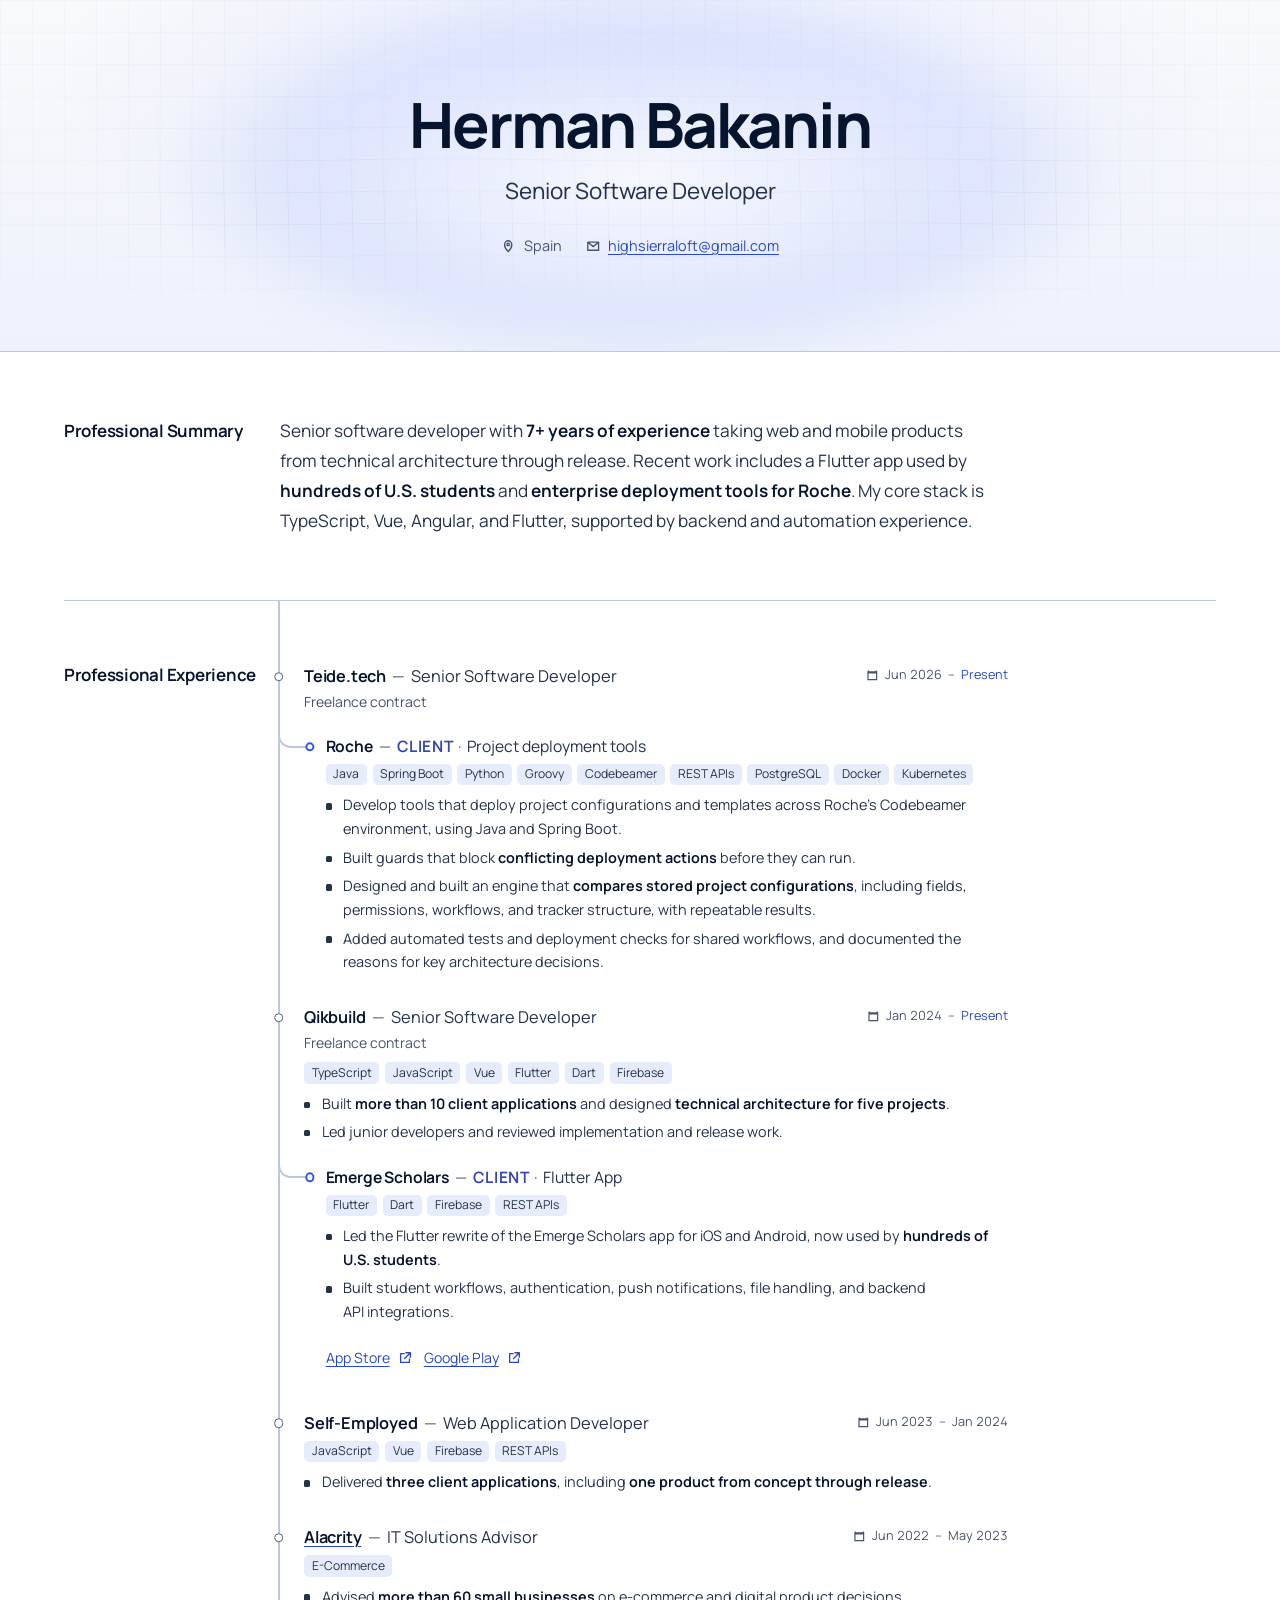
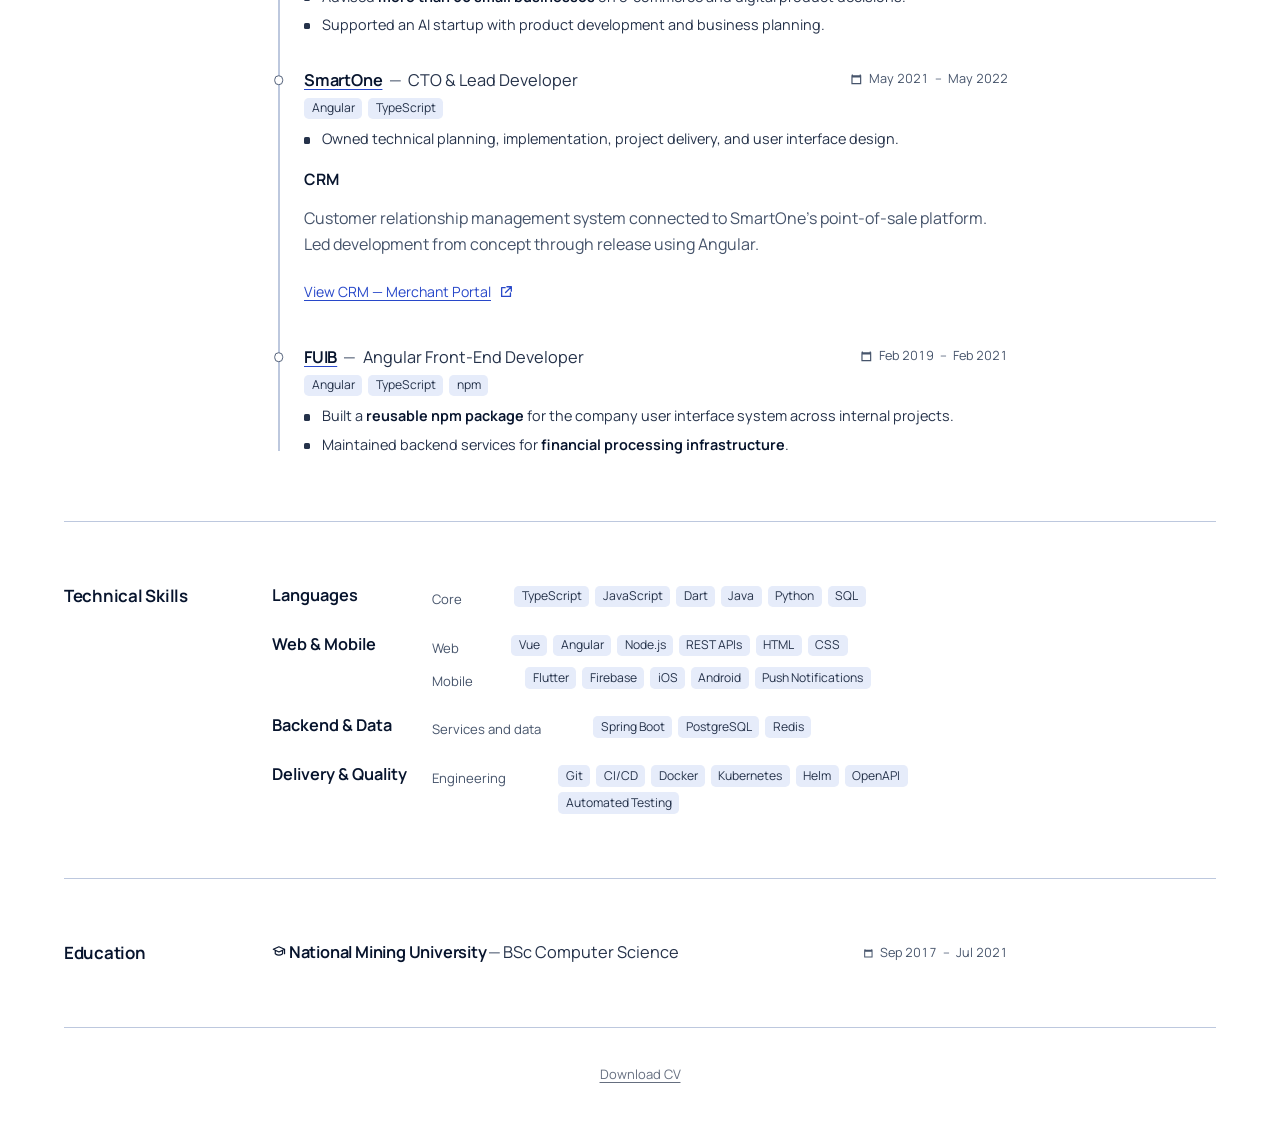
==== index.html @ c4bf9192 "Publish verified CV from 407e5f23e6772e6210c111d62d3211e4e3438a4f" ====
<!DOCTYPE html><html lang="en"><head><meta charset="UTF-8"><meta name="viewport" content="width=device-width, initial-scale=1"><meta name="description" content="Herman Bakanin's senior web, mobile, backend, and enterprise software development experience."><link rel="icon" type="image/svg+xml" href="/favicon.svg" sizes="any"><title>Herman Bakanin — Senior Software Developer</title><link rel="stylesheet" href="/_astro/BaseLayout.BjmCbSSH.css"></head><body><main class="cv-shell" data-cv-mode="web"><div class="cv-surface"><header class="hero" data-hero><canvas class="hero__grid-canvas" data-hero-grid aria-hidden="true"></canvas><div class="hero__content"><h1>Herman Bakanin</h1><p class="hero__title">Senior Software Developer</p><ul class="hero__contact" aria-label="Contact details"><li><svg class="icon" aria-hidden="true" width="16" height="16" viewBox="0 0 16 16" fill="none" xmlns="http://www.w3.org/2000/svg"><path d="M8 14s4-3.8 4-8a4 4 0 1 0-8 0c0 4.2 4 8 4 8Z" stroke="currentColor" stroke-width="1.5"></path><circle cx="8" cy="6" r="1.4" stroke="currentColor" stroke-width="1.5"></circle></svg><span>Spain</span></li><li><svg class="icon" aria-hidden="true" width="16" height="16" viewBox="0 0 16 16" fill="none" xmlns="http://www.w3.org/2000/svg"><path d="M2 3.5h12v9H2v-9Zm.5.5L8 8.5 13.5 4" stroke="currentColor" stroke-width="1.5" stroke-linejoin="round"></path></svg><a href="mailto:highsierraloft@gmail.com">highsierraloft@gmail.com</a></li></ul></div></header><section class="cv-section" id="professional-summary" aria-labelledby="professional-summary-heading" data-cv-section><div class="cv-section__label"><h2 id="professional-summary-heading">Professional Summary</h2></div><div class="cv-section__content"><div class="reveal" data-reveal><p class="bio">Senior software developer with <strong>7+ years of experience</strong> taking web and mobile products from technical architecture through release. Recent work includes a Flutter app used by <strong>hundreds of U.S. students</strong> and <strong>enterprise deployment tools for Roche</strong>. My core stack is TypeScript, Vue, Angular, and Flutter, supported by backend and automation experience.</p></div></div></section><section class="cv-section" id="professional-experience" aria-labelledby="professional-experience-heading" data-cv-section><div class="cv-section__label"><h2 id="professional-experience-heading">Professional Experience</h2></div><div class="cv-section__content"><div class="experience-timeline" data-experience-guide><span class="experience-timeline__head" aria-hidden="true"></span><div class="reveal" data-reveal><article class="experience-entry" aria-labelledby="experience-teide-tech-heading"><ul class="engagement-tree"><li><header class="entry-header"><div class="entry-header__title"><h3 id="experience-teide-tech-heading"><span>Teide.tech</span></h3><span class="entry-header__separator" aria-hidden="true">—</span><p class="entry-header__role">Senior Software Developer</p></div><span class="date-range" data-date-range-label="Jun 2026 – Present"><svg class="icon" aria-hidden="true" width="16" height="16" viewBox="0 0 16 16" fill="none" xmlns="http://www.w3.org/2000/svg"><path d="M3 2v2m10-2v2M2 5h12M2.5 3.5h11v10h-11v-10Z" stroke="currentColor" stroke-width="1.5"></path></svg><time datetime="2026-06">Jun 2026</time><span class="date-range__separator" aria-hidden="true">–</span><span class="date-range__current">Present</span></span></header><p class="entry-work-arrangement">Freelance contract</p><ul class="engagement-tree__children" data-engagement-line><li><article aria-labelledby="engagement-roche-retina-ptcm-2-heading"><header class="entry-header"><div class="entry-header__title entry-header__title--nested"><h4 id="engagement-roche-retina-ptcm-2-heading"><span>Roche</span></h4><span class="entry-header__separator" aria-hidden="true">—</span><p class="entry-header__role engagement-tree__role"><span class="engagement-tree__relationship">Client</span><span class="engagement-tree__role-separator" aria-hidden="true">·</span><span>Project deployment tools</span></p></div></header><ul class="tag-list" aria-label="Technologies"><li>Java</li><li>Spring Boot</li><li>Python</li><li>Groovy</li><li>Codebeamer</li><li>REST APIs</li><li>PostgreSQL</li><li>Docker</li><li>Kubernetes</li></ul><ul class="achievement-list"><li>Develop tools that deploy project configurations and templates across Roche’s Codebeamer environment, using Java and Spring Boot.</li><li>Built guards that block <strong>conflicting deployment actions</strong> before they can run.</li><li>Designed and built an engine that <strong>compares stored project configurations</strong>, including fields, permissions, workflows, and tracker structure, with repeatable results.</li><li>Added automated tests and deployment checks for shared workflows, and documented the reasons for key architecture decisions.</li></ul></article></li></ul></li></ul></article></div><div class="reveal" data-reveal><article class="experience-entry" aria-labelledby="experience-qikbuild-heading"><ul class="engagement-tree"><li><header class="entry-header"><div class="entry-header__title"><h3 id="experience-qikbuild-heading"><span>Qikbuild</span></h3><span class="entry-header__separator" aria-hidden="true">—</span><p class="entry-header__role">Senior Software Developer</p></div><span class="date-range" data-date-range-label="Jan 2024 – Present"><svg class="icon" aria-hidden="true" width="16" height="16" viewBox="0 0 16 16" fill="none" xmlns="http://www.w3.org/2000/svg"><path d="M3 2v2m10-2v2M2 5h12M2.5 3.5h11v10h-11v-10Z" stroke="currentColor" stroke-width="1.5"></path></svg><time datetime="2024-01">Jan 2024</time><span class="date-range__separator" aria-hidden="true">–</span><span class="date-range__current">Present</span></span></header><p class="entry-work-arrangement">Freelance contract</p><ul class="tag-list" aria-label="Technologies"><li>TypeScript</li><li>JavaScript</li><li>Vue</li><li>Flutter</li><li>Dart</li><li>Firebase</li></ul><ul class="achievement-list"><li>Built <strong>more than 10 client applications</strong> and designed <strong>technical architecture for five projects</strong>.</li><li>Led junior developers and reviewed implementation and release work.</li></ul><ul class="engagement-tree__children" data-engagement-line><li><article aria-labelledby="engagement-emerge-scholars-heading"><header class="entry-header"><div class="entry-header__title entry-header__title--nested"><h4 id="engagement-emerge-scholars-heading"><span>Emerge Scholars</span></h4><span class="entry-header__separator" aria-hidden="true">—</span><p class="entry-header__role engagement-tree__role"><span class="engagement-tree__relationship">Client</span><span class="engagement-tree__role-separator" aria-hidden="true">·</span><span>Flutter App</span></p></div></header><ul class="tag-list" aria-label="Technologies"><li>Flutter</li><li>Dart</li><li>Firebase</li><li>REST APIs</li></ul><ul class="achievement-list"><li>Led the Flutter rewrite of the Emerge Scholars app for iOS and Android, now used by <strong>hundreds of U.S. students</strong>.</li><li>Built student workflows, authentication, push notifications, file handling, and backend API integrations.</li></ul><ul class="project-links" aria-label="Emerge Scholars links"><li><a href="https://apps.apple.com/us/app/emerge-scholars/id6745508336"><span>App Store</span><svg class="icon" aria-hidden="true" width="16" height="16" viewBox="0 0 16 16" fill="none" xmlns="http://www.w3.org/2000/svg"><path d="M9 2h5v5m0-5L7.5 8.5M13 9v4H3V3h4" stroke="currentColor" stroke-width="1.5" stroke-linecap="round" stroke-linejoin="round"></path></svg></a></li><li><a href="https://play.google.com/store/apps/details?id=com.emergescholars.studentapp"><span>Google Play</span><svg class="icon" aria-hidden="true" width="16" height="16" viewBox="0 0 16 16" fill="none" xmlns="http://www.w3.org/2000/svg"><path d="M9 2h5v5m0-5L7.5 8.5M13 9v4H3V3h4" stroke="currentColor" stroke-width="1.5" stroke-linecap="round" stroke-linejoin="round"></path></svg></a></li></ul></article></li></ul></li></ul></article></div><div class="reveal" data-reveal><article class="experience-entry" aria-labelledby="experience-self-employed-heading"><ul class="engagement-tree"><li><header class="entry-header"><div class="entry-header__title"><h3 id="experience-self-employed-heading"><span>Self-Employed</span></h3><span class="entry-header__separator" aria-hidden="true">—</span><p class="entry-header__role">Web Application Developer</p></div><span class="date-range" data-date-range-label="Jun 2023 – Jan 2024"><svg class="icon" aria-hidden="true" width="16" height="16" viewBox="0 0 16 16" fill="none" xmlns="http://www.w3.org/2000/svg"><path d="M3 2v2m10-2v2M2 5h12M2.5 3.5h11v10h-11v-10Z" stroke="currentColor" stroke-width="1.5"></path></svg><time datetime="2023-06">Jun 2023</time><span class="date-range__separator" aria-hidden="true">–</span><time datetime="2024-01">Jan 2024</time></span></header><ul class="tag-list" aria-label="Technologies"><li>JavaScript</li><li>Vue</li><li>Firebase</li><li>REST APIs</li></ul><ul class="achievement-list"><li>Delivered <strong>three client applications</strong>, including <strong>one product from concept through release</strong>.</li></ul></li></ul></article></div><div class="reveal" data-reveal><article class="experience-entry" aria-labelledby="experience-alacrity-heading"><ul class="engagement-tree"><li><header class="entry-header"><div class="entry-header__title"><h3 id="experience-alacrity-heading"><a href="https://www.alacritycanada.com/">Alacrity</a></h3><span class="entry-header__separator" aria-hidden="true">—</span><p class="entry-header__role">IT Solutions Advisor</p></div><span class="date-range" data-date-range-label="Jun 2022 – May 2023"><svg class="icon" aria-hidden="true" width="16" height="16" viewBox="0 0 16 16" fill="none" xmlns="http://www.w3.org/2000/svg"><path d="M3 2v2m10-2v2M2 5h12M2.5 3.5h11v10h-11v-10Z" stroke="currentColor" stroke-width="1.5"></path></svg><time datetime="2022-06">Jun 2022</time><span class="date-range__separator" aria-hidden="true">–</span><time datetime="2023-05">May 2023</time></span></header><ul class="tag-list" aria-label="Technologies"><li>E-Commerce</li></ul><ul class="achievement-list"><li>Advised <strong>more than 60 small businesses</strong> on e-commerce and digital product decisions.</li><li>Supported an AI startup with product development and business planning.</li></ul></li></ul></article></div><div class="reveal" data-reveal><article class="experience-entry" aria-labelledby="experience-smartone-heading"><ul class="engagement-tree"><li><header class="entry-header"><div class="entry-header__title"><h3 id="experience-smartone-heading"><a href="https://www.smartoneglobal.com/">SmartOne</a></h3><span class="entry-header__separator" aria-hidden="true">—</span><p class="entry-header__role">CTO &amp; Lead Developer</p></div><span class="date-range" data-date-range-label="May 2021 – May 2022"><svg class="icon" aria-hidden="true" width="16" height="16" viewBox="0 0 16 16" fill="none" xmlns="http://www.w3.org/2000/svg"><path d="M3 2v2m10-2v2M2 5h12M2.5 3.5h11v10h-11v-10Z" stroke="currentColor" stroke-width="1.5"></path></svg><time datetime="2021-05">May 2021</time><span class="date-range__separator" aria-hidden="true">–</span><time datetime="2022-05">May 2022</time></span></header><ul class="tag-list" aria-label="Technologies"><li>Angular</li><li>TypeScript</li></ul><ul class="achievement-list"><li>Owned technical planning, implementation, project delivery, and user interface design.</li></ul><div class="experience-projects"><article class="project-entry" aria-labelledby="project-smartone-crm-heading"><header class="entry-header"><h4 id="project-smartone-crm-heading"><span>CRM</span></h4></header><p>Customer relationship management system connected to SmartOne’s point-of-sale platform. Led development from concept through release using Angular.</p><ul class="project-links" aria-label="CRM links"><li><a href="https://www.smartoneglobal.com/merchant-portal"><span>View CRM — Merchant Portal</span><svg class="icon" aria-hidden="true" width="16" height="16" viewBox="0 0 16 16" fill="none" xmlns="http://www.w3.org/2000/svg"><path d="M9 2h5v5m0-5L7.5 8.5M13 9v4H3V3h4" stroke="currentColor" stroke-width="1.5" stroke-linecap="round" stroke-linejoin="round"></path></svg></a></li></ul></article></div></li></ul></article></div><div class="reveal" data-reveal><article class="experience-entry" aria-labelledby="experience-fuib-heading"><ul class="engagement-tree"><li><header class="entry-header"><div class="entry-header__title"><h3 id="experience-fuib-heading"><a href="https://www.pumb.ua/en">FUIB</a></h3><span class="entry-header__separator" aria-hidden="true">—</span><p class="entry-header__role">Angular Front-End Developer</p></div><span class="date-range" data-date-range-label="Feb 2019 – Feb 2021"><svg class="icon" aria-hidden="true" width="16" height="16" viewBox="0 0 16 16" fill="none" xmlns="http://www.w3.org/2000/svg"><path d="M3 2v2m10-2v2M2 5h12M2.5 3.5h11v10h-11v-10Z" stroke="currentColor" stroke-width="1.5"></path></svg><time datetime="2019-02">Feb 2019</time><span class="date-range__separator" aria-hidden="true">–</span><time datetime="2021-02">Feb 2021</time></span></header><ul class="tag-list" aria-label="Technologies"><li>Angular</li><li>TypeScript</li><li>npm</li></ul><ul class="achievement-list"><li>Built a <strong>reusable npm package</strong> for the company user interface system across internal projects.</li><li>Maintained backend services for <strong>financial processing infrastructure</strong>.</li></ul></li></ul></article></div></div></div></section><section class="cv-section" id="technical-skills" aria-labelledby="technical-skills-heading" data-cv-section><div class="cv-section__label"><h2 id="technical-skills-heading">Technical Skills</h2></div><div class="cv-section__content"><div class="reveal" data-reveal><article class="skill-group" aria-labelledby="skill-group-languages-heading"><h3 id="skill-group-languages-heading">Languages</h3><dl><div class="skill-group__subgroup"><dt>Core</dt><dd><ul class="tag-list" aria-label="Technologies"><li>TypeScript</li><li>JavaScript</li><li>Dart</li><li>Java</li><li>Python</li><li>SQL</li></ul></dd></div></dl></article></div><div class="reveal" data-reveal><article class="skill-group" aria-labelledby="skill-group-web-mobile-heading"><h3 id="skill-group-web-mobile-heading">Web &amp; Mobile</h3><dl><div class="skill-group__subgroup"><dt>Web</dt><dd><ul class="tag-list" aria-label="Technologies"><li>Vue</li><li>Angular</li><li>Node.js</li><li>REST APIs</li><li>HTML</li><li>CSS</li></ul></dd></div><div class="skill-group__subgroup"><dt>Mobile</dt><dd><ul class="tag-list" aria-label="Technologies"><li>Flutter</li><li>Firebase</li><li>iOS</li><li>Android</li><li>Push Notifications</li></ul></dd></div></dl></article></div><div class="reveal" data-reveal><article class="skill-group" aria-labelledby="skill-group-backend-data-heading"><h3 id="skill-group-backend-data-heading">Backend &amp; Data</h3><dl><div class="skill-group__subgroup"><dt>Services and data</dt><dd><ul class="tag-list" aria-label="Technologies"><li>Spring Boot</li><li>PostgreSQL</li><li>Redis</li></ul></dd></div></dl></article></div><div class="reveal" data-reveal><article class="skill-group" aria-labelledby="skill-group-delivery-quality-heading"><h3 id="skill-group-delivery-quality-heading">Delivery &amp; Quality</h3><dl><div class="skill-group__subgroup"><dt>Engineering</dt><dd><ul class="tag-list" aria-label="Technologies"><li>Git</li><li>CI/CD</li><li>Docker</li><li>Kubernetes</li><li>Helm</li><li>OpenAPI</li><li>Automated Testing</li></ul></dd></div></dl></article></div></div></section><section class="cv-section" id="education" aria-labelledby="education-heading" data-cv-section><div class="cv-section__label"><h2 id="education-heading">Education</h2></div><div class="cv-section__content"><div class="reveal" data-reveal><article class="education-entry" aria-labelledby="education-national-mining-university-heading"><header class="entry-header"><div class="entry-header__title"><h3 id="education-national-mining-university-heading"><svg class="icon" aria-hidden="true" width="16" height="16" viewBox="0 0 16 16" fill="none" xmlns="http://www.w3.org/2000/svg"><path d="m1.5 5 6.5-3 6.5 3L8 8 1.5 5Zm2.25 1.5V10c2.35 1.75 6.15 1.75 8.5 0V6.5M14.5 5v5" stroke="currentColor" stroke-width="1.35" stroke-linecap="round" stroke-linejoin="round"></path></svg><span>National Mining University</span></h3><span class="entry-header__separator" aria-hidden="true">—</span><p class="entry-header__role">BSc Computer Science</p></div><span class="date-range" data-date-range-label="Sep 2017 – Jul 2021"><svg class="icon" aria-hidden="true" width="16" height="16" viewBox="0 0 16 16" fill="none" xmlns="http://www.w3.org/2000/svg"><path d="M3 2v2m10-2v2M2 5h12M2.5 3.5h11v10h-11v-10Z" stroke="currentColor" stroke-width="1.5"></path></svg><time datetime="2017-09">Sep 2017</time><span class="date-range__separator" aria-hidden="true">–</span><time datetime="2021-07">Jul 2021</time></span></header></article></div></div></section><footer class="cv-footer"><a class="cv-download" href="/Herman_Bakanin_CV.pdf" download>Download CV</a></footer></div></main><script type="module" src="/_astro/BaseLayout.astro_astro_type_script_index_0_lang.5TJCi_5Y.js"></script></body></html>
---- _astro/BaseLayout.BjmCbSSH.css ----
@font-face{font-family:Manrope Variable;font-style:normal;font-display:swap;font-weight:200 800;src:url([data-uri])format("woff2-variations");unicode-range:U+460-52F,U+1C80-1C8A,U+20B4,U+2DE0-2DFF,U+A640-A69F,U+FE2E-FE2F}@font-face{font-family:Manrope Variable;font-style:normal;font-display:swap;font-weight:200 800;src:url(/_astro/manrope-cyrillic-wght-normal.Dvxsihut.woff2)format("woff2-variations");unicode-range:U+301,U+400-45F,U+490-491,U+4B0-4B1,U+2116}@font-face{font-family:Manrope Variable;font-style:normal;font-display:swap;font-weight:200 800;src:url(/_astro/manrope-greek-wght-normal.DL7QRZyv.woff2)format("woff2-variations");unicode-range:U+370-377,U+37A-37F,U+384-38A,U+38C,U+38E-3A1,U+3A3-3FF}@font-face{font-family:Manrope Variable;font-style:normal;font-display:swap;font-weight:200 800;src:url(/_astro/manrope-vietnamese-wght-normal.usUDDRr7.woff2)format("woff2-variations");unicode-range:U+102-103,U+110-111,U+128-129,U+168-169,U+1A0-1A1,U+1AF-1B0,U+300-301,U+303-304,U+308-309,U+323,U+329,U+1EA0-1EF9,U+20AB}@font-face{font-family:Manrope Variable;font-style:normal;font-display:swap;font-weight:200 800;src:url(/_astro/manrope-latin-ext-wght-normal.Ch3YOpNY.woff2)format("woff2-variations");unicode-range:U+100-2BA,U+2BD-2C5,U+2C7-2CC,U+2CE-2D7,U+2DD-2FF,U+304,U+308,U+329,U+1D00-1DBF,U+1E00-1E9F,U+1EF2-1EFF,U+2020,U+20A0-20AB,U+20AD-20C0,U+2113,U+2C60-2C7F,U+A720-A7FF}@font-face{font-family:Manrope Variable;font-style:normal;font-display:swap;font-weight:200 800;src:url(/_astro/manrope-latin-wght-normal.DHIcAJRg.woff2)format("woff2-variations");unicode-range:U+??,U+131,U+152-153,U+2BB-2BC,U+2C6,U+2DA,U+2DC,U+304,U+308,U+329,U+2000-206F,U+20AC,U+2122,U+2191,U+2193,U+2212,U+2215,U+FEFF,U+FFFD}:root{color-scheme:light;--color-canvas:#f8f9fb;--color-canvas-deep:#eef1f6;--color-surface:#fff;--color-structure:#e6ecfa;--color-structure-soft:#f0f2f6;--color-rule:#bdc8de;--color-text:#25324a;--color-text-strong:#07142d;--color-text-muted:#46546b;--color-text-subtle:#526079;--color-violet:#6546d6;--color-blue:#3659e3;--color-link:#2848c9;--color-client:#3343b8;--color-focus:#2848c9;--color-selection:#d9deff;--font-sans:"Manrope Variable", Manrope, system-ui, -apple-system, BlinkMacSystemFont, "Segoe UI", sans-serif;--font-size-entry:clamp(1rem, .96rem + .08vw, 1.02rem);--font-size-entry-nested:clamp(.9375rem, .9rem + .1vw, .98rem);--space-1:.25rem;--space-2:.5rem;--space-3:.75rem;--space-4:1rem;--space-5:1.5rem;--space-6:2rem;--space-7:3rem;--space-8:4.5rem;--radius-sm:.3rem;--radius-md:.7rem;--content-max:78rem;--section-content-max:46rem;--reading-max:72ch;--focus-ring-width:.1875rem;--focus-ring-offset:.1875rem;--motion-fast:.16s;--motion-medium:.36s;--motion-reveal:.52s;--ease-out:cubic-bezier(.22, 1, .36, 1)}*,:before,:after{box-sizing:border-box}html{background:var(--color-canvas);min-width:320px;color:var(--color-text);font-family:var(--font-sans);font-synthesis:none;text-rendering:optimizelegibility}body{background:var(--color-canvas);min-height:100vh;color:var(--color-text);margin:0;font-size:clamp(.9375rem,.91rem + .12vw,1rem);line-height:1.65}h1,h2,h3,h4,p,ul,ol,dl,dd{margin-block:0}ul,ol{padding-inline-start:0}h1,h2,h3,h4{color:var(--color-text-strong);text-wrap:balance;font-weight:650;line-height:1.18}p,li,dd{text-wrap:pretty}a{color:inherit;overflow-wrap:anywhere;text-underline-offset:.2em;text-decoration-thickness:.08em}a:hover{color:var(--color-text-strong)}:focus-visible{border-radius:var(--radius-sm);outline:var(--focus-ring-width) solid var(--color-focus);outline-offset:var(--focus-ring-offset)}::selection{background:var(--color-selection);color:var(--color-text-strong)}@media (prefers-reduced-motion:reduce){html{scroll-behavior:auto}*,:before,:after{scroll-behavior:auto!important;transition-duration:.01ms!important;animation-duration:.01ms!important;animation-iteration-count:1!important}}.cv-shell{background:var(--color-canvas);min-height:100vh}.cv-shell[data-cv-mode=web]{background:var(--color-surface)}.cv-surface{width:min(100%, var(--content-max));padding-inline:clamp(var(--space-4), 4vw, var(--space-7));background:var(--color-surface);margin-inline:auto}.hero{--hero-progress:0;isolation:isolate;border-bottom:1px solid var(--color-rule);background:radial-gradient(ellipse at 50% 25%, #e4eafd, transparent 65%), linear-gradient(180deg, var(--color-canvas), #eef2fb);place-items:center;width:100vi;min-height:clamp(16.5rem,28vw,22rem);margin-inline:calc(50% - 50vi);display:grid;position:relative;overflow:clip}.hero__grid-canvas{z-index:-2;pointer-events:none;width:100%;height:100%;display:none;position:absolute;inset:0}.hero[data-grid-state=ready] .hero__grid-canvas{display:block}.hero[data-grid-state=ready]:before{opacity:calc(.24 - var(--hero-progress) * .06)}.hero:before{z-index:-2;background-image:linear-gradient(#4e5c781a 1px,#0000 1px),linear-gradient(90deg,#4e5c781a 1px,#0000 1px);background-position:0 calc(var(--hero-progress) * 1.25rem), calc(var(--hero-progress) * .75rem) 0;content:"";opacity:calc(.78 - var(--hero-progress) * .18);background-size:2rem 2rem;position:absolute;inset:0;mask-image:linear-gradient(#000 4%,#000000d1 72%,#0000 100%)}.hero:after{z-index:-1;content:"";filter:blur(1rem);width:min(58rem,130vw);height:min(24rem,72vw);opacity:calc(1 - var(--hero-progress) * .28);will-change:opacity;background:radial-gradient(#ffffffa6,#bac7ff4d 52%,#0000 74%);border-radius:50%;position:absolute}.hero__content{z-index:1;width:min(100% - 2rem,52rem);padding-block:clamp(var(--space-6), 4vw, var(--space-7));text-align:center;position:relative}.hero h1{letter-spacing:-.035em;font-size:clamp(2rem,7vw,3.9rem);font-weight:720;line-height:1.02}.hero__title{margin-top:var(--space-4);color:var(--color-text);font-size:clamp(1.05rem,1rem + .6vw,1.4rem);font-weight:430}.hero__contact{justify-content:center;align-items:center;gap:var(--space-2) var(--space-5);margin-top:var(--space-5);color:var(--color-text-muted);flex-wrap:wrap;font-size:.9rem;list-style:none;display:flex}.hero__contact li,.hero__contact a{align-items:center;gap:var(--space-2);min-width:0;display:inline-flex}.cv-footer{padding-block:var(--space-5) var(--space-6);text-align:center}.cv-download{min-block-size:2.75rem;padding-inline:var(--space-2);color:var(--color-text);opacity:.7;transition:opacity var(--motion-fast) var(--ease-out);align-items:center;font-size:.8125rem;font-weight:400;display:inline-flex}.cv-download:hover,.cv-download:focus-visible{opacity:1}.hero__contact a{color:var(--color-link);min-block-size:1.5rem}.icon{flex:none;width:1em;height:1em}.marker{object-fit:contain;flex:none;width:1.1rem;height:1.1rem}.cv-section{padding-block:clamp(var(--space-7), 5vw, var(--space-8));border-bottom:1px solid var(--color-rule);display:block;position:relative}.cv-section__label,.cv-section__content,.reveal{min-width:0}.cv-section__label h2{color:var(--color-text-strong);letter-spacing:-.015em;font-size:clamp(.98rem,.94rem + .15vw,1.08rem)}.cv-section__label{width:12.25rem;position:absolute;inset-inline-start:0}.cv-section__content{width:min(100%, var(--section-content-max));margin-inline:auto}.cv-section__content>.reveal+.reveal{margin-top:var(--space-6)}#professional-summary .cv-section__content,#education .education-entry>p{max-width:var(--reading-max)}.bio{color:var(--color-text);font-size:clamp(1rem,.96rem + .2vw,1.075rem);line-height:1.75}.bio strong,.achievement-list strong{color:var(--color-text-strong);font-weight:650}.education-entry,.experience-entry,.project-entry,.skill-group{min-width:0}.education-entry>p,.project-entry>p{margin-top:var(--space-3);color:var(--color-text-muted)}.project-entry>p{max-width:72ch}.entry-header{align-items:baseline;gap:var(--space-1) var(--space-2);grid-template-columns:minmax(0,1fr) max-content;display:grid}.entry-header__title{min-width:0;font-size:var(--font-size-entry);flex-wrap:wrap;align-items:flex-start;gap:.38em;line-height:1.18;display:flex;position:relative}.entry-header__title--nested{font-size:var(--font-size-entry-nested)}.entry-work-arrangement{margin-top:var(--space-1);color:var(--color-text-muted);font-size:.875rem}.entry-header h3,.entry-header h4{min-width:0;font-size:inherit;letter-spacing:-.012em;line-height:inherit;flex:0 auto;align-items:baseline;gap:.38em;display:inline-flex}.entry-header h3 a{color:var(--color-text-strong);text-decoration-color:var(--color-link)}.entry-header h3 a:hover{color:var(--color-link)}.experience-projects{margin-top:var(--space-4)}.experience-projects h4{font-size:var(--font-size-entry-nested)}.experience-projects .project-links{justify-content:flex-start}.experience-projects .project-links a{min-block-size:2.75rem}.entry-header .marker{width:1em;height:1em}.education-entry .entry-header__title{gap:.1em}.education-entry .entry-header h3{gap:.18em}.education-entry .icon{width:.85em;height:.85em}.entry-header__separator{color:var(--color-text-muted)}.entry-header__role{min-width:0;color:var(--color-text);font-size:inherit;line-height:inherit}.date-range{color:var(--color-text-muted);font-variant-numeric:tabular-nums;flex-wrap:wrap;justify-self:end;align-items:center;gap:.38rem;font-size:.79rem;display:inline-flex}.date-range__separator{color:var(--color-text-subtle)}.date-range__current{color:var(--color-link)}.tag-list{min-width:0;margin-top:var(--space-2);flex-wrap:wrap;gap:.35rem;list-style:none;display:flex}.tag-list li{border-radius:var(--radius-sm);background:var(--color-structure);max-width:100%;color:var(--color-text);overflow-wrap:normal;white-space:nowrap;padding:.16rem .48rem;font-size:.76rem;line-height:1.35}.achievement-list{margin-top:var(--space-2);color:var(--color-text);overflow-wrap:anywhere;grid-template-columns:minmax(0,1fr);gap:.3rem;font-size:.9rem;list-style:none;display:grid}.achievement-list li{padding-left:1.1rem;position:relative}.achievement-list li:before{background:var(--color-text);content:"";border-radius:.1rem;width:.4rem;height:.4rem;position:absolute;top:.68em;left:0}.engagement-tree,.engagement-tree__children{margin:0;list-style:none}.experience-timeline{--experience-guide-progress:1;--timeline-indent:2rem;--timeline-line-x:.35rem;--timeline-line-width:2px;--timeline-line-half:1px;--employer-dot-size:.6rem;padding-left:var(--timeline-indent);position:relative}.experience-timeline:before,.experience-timeline:after{top:.35rem;bottom:.35rem;left:var(--timeline-line-x);width:var(--timeline-line-width);content:"";position:absolute}.experience-timeline:before{background:var(--color-rule)}.experience-timeline:after{background:linear-gradient(to bottom, var(--color-violet), var(--color-blue))}.experience-timeline[data-guide-motion]:after{transform:scaleY(var(--experience-guide-progress));transform-origin:top;will-change:transform}.experience-timeline__head{display:none}.experience-timeline[data-guide-motion]>.experience-timeline__head{z-index:1;top:0;left:calc(var(--timeline-line-x) + var(--timeline-line-half));border:2px solid var(--color-surface);background:var(--color-blue);width:.7rem;height:.7rem;opacity:var(--guide-head-opacity,0);pointer-events:none;transform:translate3d(-50%, calc(var(--guide-head-y,0px) - 50%), 0);border-radius:50%;display:block;position:absolute;box-shadow:0 0 0 4px #3659e326,0 0 16px #3659e373}.experience-timeline>.reveal{position:relative}.experience-timeline>.reveal+.reveal{margin-top:var(--space-6)}.experience-timeline>.reveal .engagement-tree>li>.entry-header>.entry-header__title:before{top:.5lh;left:calc(var(--timeline-indent) * -1 + var(--timeline-line-x) + var(--timeline-line-half));width:var(--employer-dot-size);height:var(--employer-dot-size);border:1px solid var(--color-surface);background:var(--color-blue);content:"";border-radius:50%;position:absolute;transform:translate(-50%,-50%)}.experience-entry[data-guide-state=upcoming]>.engagement-tree>li>.entry-header>.entry-header__title:before{border-color:var(--color-text-subtle);background:var(--color-surface)}.experience-entry[data-guide-state=active]>.engagement-tree>li>.entry-header>.entry-header__title:before{box-shadow:0 0 0 4px #3659e326}.experience-entry[data-guide-state=active]>.engagement-tree>li>.entry-header h3,.experience-entry[data-guide-state=active]>.engagement-tree>li>.entry-header h3 a{color:var(--color-link)}.engagement-tree{position:relative}.engagement-tree__children{--branch-indent:3rem;--branch-marker-center-gap:1rem;--branch-rise:var(--space-5);--client-axis-y:calc(var(--font-size-entry-nested) * .59);--client-dot-radius:.29rem;--client-dot-size:.58rem;gap:var(--space-5);margin-top:var(--space-5);margin-left:calc(var(--timeline-indent) * -1 + var(--timeline-line-x));padding-left:var(--branch-indent);grid-template-columns:minmax(0,1fr);display:grid;position:relative}.engagement-tree__children:before,.engagement-tree__children:after{top:calc(var(--branch-rise) * -1);width:calc(var(--branch-indent) - var(--branch-marker-center-gap));height:calc(var(--branch-rise) + var(--client-axis-y) + var(--timeline-line-half));border-bottom:var(--timeline-line-width) solid var(--color-blue);border-left:var(--timeline-line-width) solid var(--color-blue);content:"";border-bottom-left-radius:.8rem;position:absolute;left:0}.engagement-tree__children:after{content:none}[data-guide-motion] .engagement-tree__children:before{border-color:var(--color-rule)}[data-guide-motion] .engagement-tree__children:after{clip-path:inset(0 calc((1 - var(--branch-progress,0)) * 100%) 0 0);content:""}.engagement-tree__children .entry-header__title:before{top:.5lh;left:calc(var(--branch-marker-center-gap) * -1);width:var(--client-dot-size);height:var(--client-dot-size);border:2px solid var(--color-blue);background:var(--color-surface);content:"";border-radius:50%;position:absolute;transform:translate(-50%,-50%)}.engagement-tree__children[data-guide-state=passed] .entry-header__title:before{background:var(--color-blue)}.engagement-tree__role{flex-wrap:wrap;align-items:baseline;gap:.3em;display:inline-flex}.engagement-tree__relationship{color:var(--color-client);font-size:inherit;letter-spacing:.04em;text-transform:uppercase;font-weight:650}.engagement-tree__role-separator{color:var(--color-text-subtle)}.project-entry>.entry-header{grid-template-columns:1fr}.project-entry+.project-entry{margin-top:var(--space-6)}.project-links{justify-content:flex-end;gap:var(--space-3);margin-top:var(--space-3);flex-wrap:wrap;list-style:none;display:flex}.project-links a{align-items:center;gap:var(--space-2);color:var(--color-link);font-size:.88rem;display:inline-flex}.engagement-tree__children .project-links{justify-content:flex-start}.engagement-tree__children .project-links a{min-block-size:2.75rem}#technical-skills .cv-section__content>.reveal+.reveal{margin-top:var(--space-5)}.skill-group{align-items:start;gap:var(--space-4);grid-template-columns:9rem minmax(0,1fr);display:grid}.skill-group h3{font-size:1.02rem}.skill-group dl{gap:var(--space-2);margin-top:0;display:grid}.skill-group__subgroup{align-items:start;gap:var(--space-3);grid-template-columns:max-content minmax(0,1fr);display:grid}.skill-group dt{color:var(--color-text-muted);padding-top:.2rem;font-size:.82rem}.skill-group dd{min-width:0}.skill-group .tag-list{margin-top:0}@media (width<=77rem){.cv-section{gap:var(--space-5);grid-template-columns:minmax(0,1fr);display:grid}.cv-section__label{width:auto;position:static}.entry-header{grid-template-columns:minmax(0,1fr)}.date-range{margin-top:var(--space-1);justify-self:start}}@media (width<=720px){.cv-surface{padding-inline:clamp(var(--space-4), 5vw, var(--space-5))}.hero:before{background-size:1.5rem 1.5rem}.hero__content{padding-block:var(--space-6)}.entry-header__title{gap:var(--space-1);grid-template-columns:minmax(0,1fr);display:grid}.entry-header__separator{display:none}.cv-section{padding-block:var(--space-7)}.cv-section__label h2{font-size:1.06rem}.experience-timeline{--timeline-indent:1.25rem;--timeline-line-x:.25rem}.engagement-tree__children{--branch-indent:2.25rem}.project-links{justify-content:flex-start}.skill-group__subgroup{gap:var(--space-1);grid-template-columns:minmax(0,1fr)}.skill-group{gap:var(--space-2);grid-template-columns:minmax(0,1fr)}}@media (width<=430px){.cv-surface{padding-inline:clamp(var(--space-2), 3vw, var(--space-3))}.cv-section{gap:var(--space-4)}.entry-header__title{gap:.22em}.experience-timeline{--timeline-indent:1rem;--timeline-line-x:.2rem}.engagement-tree__children{--branch-indent:1.65rem}.hero__contact{align-items:center;gap:var(--space-2);flex-direction:column}.hero h1{letter-spacing:-.03em}.tag-list li{font-size:.74rem}}@media (width>=77.001rem){#professional-summary .cv-section__label{transform:translateY(.3125rem)}#professional-experience .experience-timeline:before,#professional-experience .experience-timeline:after{top:calc(clamp(var(--space-7), 5vw, var(--space-8)) * -1)}}@media (prefers-reduced-motion:reduce){.experience-timeline__head,.hero__grid-canvas{display:none!important}.hero:before,.hero:after,.experience-timeline:after,.experience-timeline[data-guide-motion]:after{transform:none}}
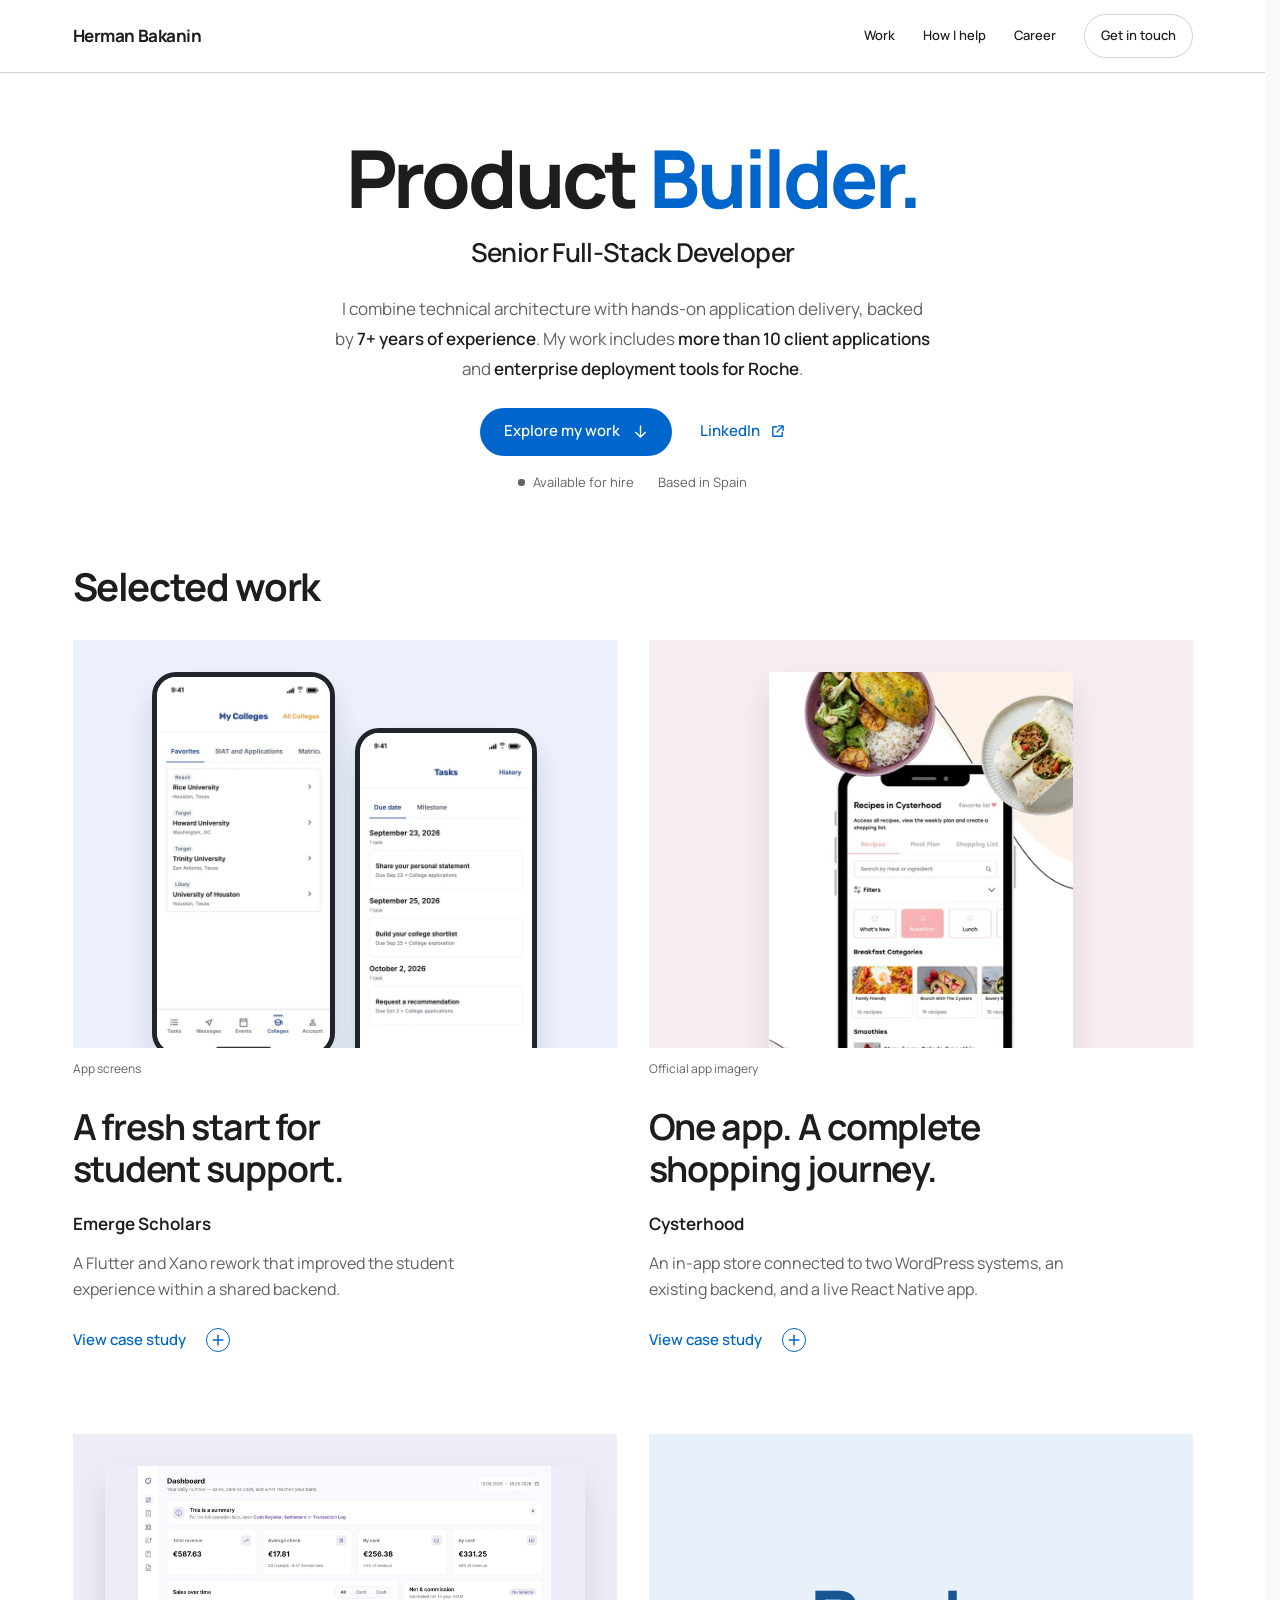
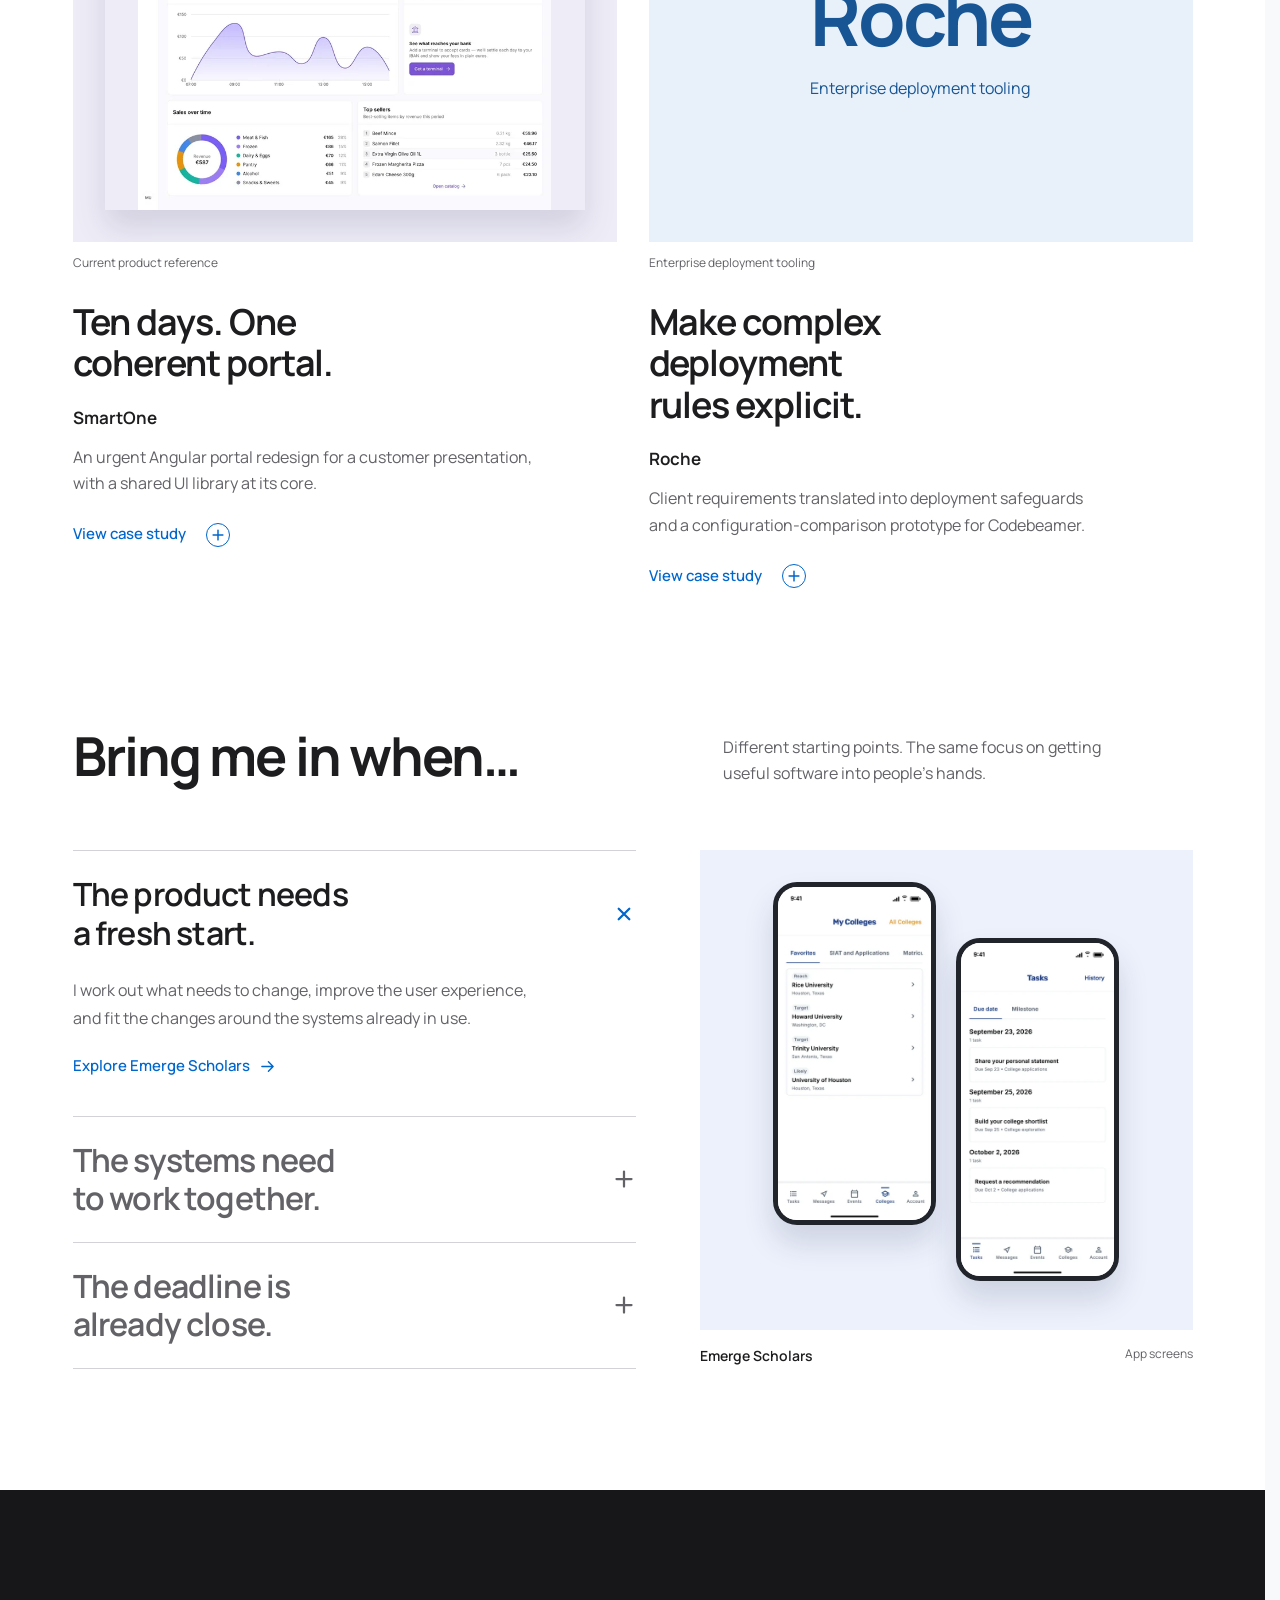
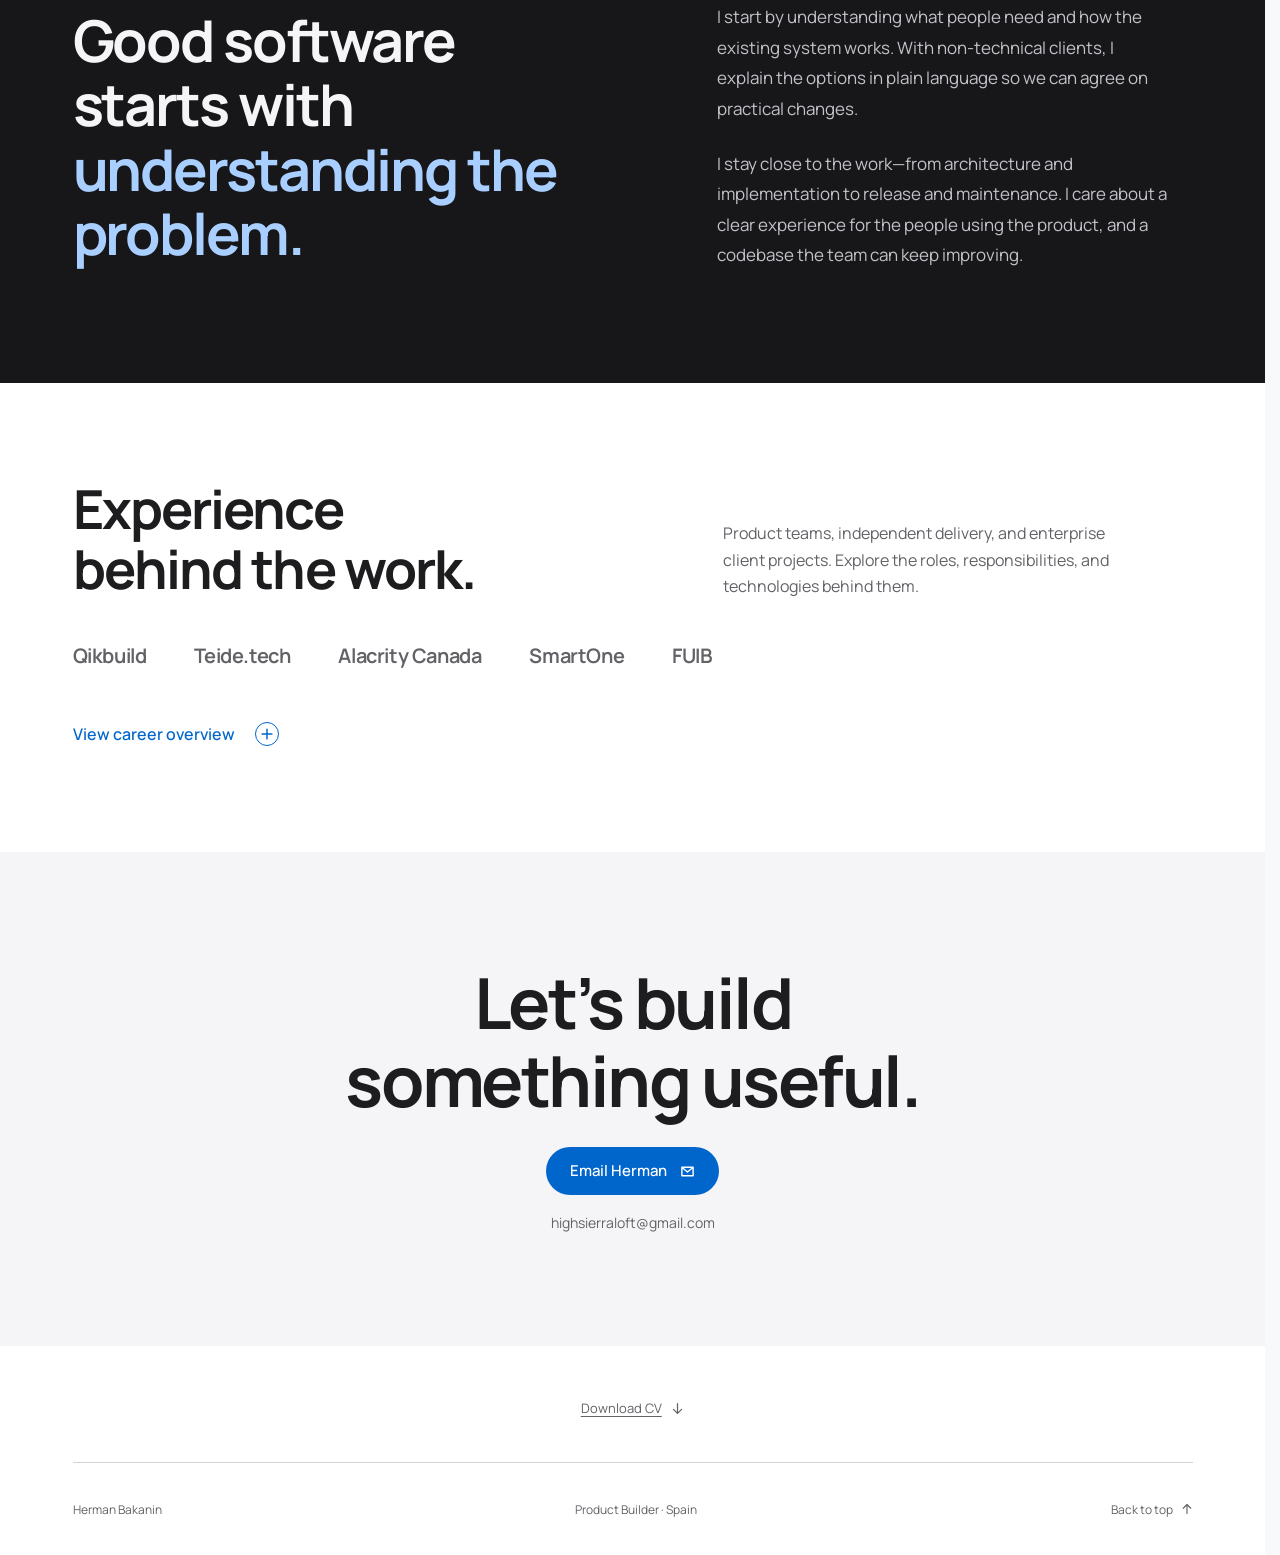
==== commit b86beee5: "Publish verified CV from bf7a2687767ae88da716482c8b78303218f14410" ====
--- a/index.html
+++ b/index.html
@@ -1 +1,3 @@
-<!DOCTYPE html><html lang="en"><head><meta charset="UTF-8"><meta name="viewport" content="width=device-width, initial-scale=1"><meta name="description" content="Herman Bakanin's senior web, mobile, backend, and enterprise software development experience."><link rel="icon" type="image/svg+xml" href="/favicon.svg" sizes="any"><title>Herman Bakanin — Senior Software Developer</title><link rel="stylesheet" href="/_astro/BaseLayout.BjmCbSSH.css"></head><body><main class="cv-shell" data-cv-mode="web"><div class="cv-surface"><header class="hero" data-hero><canvas class="hero__grid-canvas" data-hero-grid aria-hidden="true"></canvas><div class="hero__content"><h1>Herman Bakanin</h1><p class="hero__title">Senior Software Developer</p><ul class="hero__contact" aria-label="Contact details"><li><svg class="icon" aria-hidden="true" width="16" height="16" viewBox="0 0 16 16" fill="none" xmlns="http://www.w3.org/2000/svg"><path d="M8 14s4-3.8 4-8a4 4 0 1 0-8 0c0 4.2 4 8 4 8Z" stroke="currentColor" stroke-width="1.5"></path><circle cx="8" cy="6" r="1.4" stroke="currentColor" stroke-width="1.5"></circle></svg><span>Spain</span></li><li><svg class="icon" aria-hidden="true" width="16" height="16" viewBox="0 0 16 16" fill="none" xmlns="http://www.w3.org/2000/svg"><path d="M2 3.5h12v9H2v-9Zm.5.5L8 8.5 13.5 4" stroke="currentColor" stroke-width="1.5" stroke-linejoin="round"></path></svg><a href="mailto:highsierraloft@gmail.com">highsierraloft@gmail.com</a></li></ul></div></header><section class="cv-section" id="professional-summary" aria-labelledby="professional-summary-heading" data-cv-section><div class="cv-section__label"><h2 id="professional-summary-heading">Professional Summary</h2></div><div class="cv-section__content"><div class="reveal" data-reveal><p class="bio">Senior software developer with <strong>7+ years of experience</strong> taking web and mobile products from technical architecture through release. Recent work includes a Flutter app used by <strong>hundreds of U.S. students</strong> and <strong>enterprise deployment tools for Roche</strong>. My core stack is TypeScript, Vue, Angular, and Flutter, supported by backend and automation experience.</p></div></div></section><section class="cv-section" id="professional-experience" aria-labelledby="professional-experience-heading" data-cv-section><div class="cv-section__label"><h2 id="professional-experience-heading">Professional Experience</h2></div><div class="cv-section__content"><div class="experience-timeline" data-experience-guide><span class="experience-timeline__head" aria-hidden="true"></span><div class="reveal" data-reveal><article class="experience-entry" aria-labelledby="experience-teide-tech-heading"><ul class="engagement-tree"><li><header class="entry-header"><div class="entry-header__title"><h3 id="experience-teide-tech-heading"><span>Teide.tech</span></h3><span class="entry-header__separator" aria-hidden="true">—</span><p class="entry-header__role">Senior Software Developer</p></div><span class="date-range" data-date-range-label="Jun 2026 – Present"><svg class="icon" aria-hidden="true" width="16" height="16" viewBox="0 0 16 16" fill="none" xmlns="http://www.w3.org/2000/svg"><path d="M3 2v2m10-2v2M2 5h12M2.5 3.5h11v10h-11v-10Z" stroke="currentColor" stroke-width="1.5"></path></svg><time datetime="2026-06">Jun 2026</time><span class="date-range__separator" aria-hidden="true">–</span><span class="date-range__current">Present</span></span></header><p class="entry-work-arrangement">Freelance contract</p><ul class="engagement-tree__children" data-engagement-line><li><article aria-labelledby="engagement-roche-retina-ptcm-2-heading"><header class="entry-header"><div class="entry-header__title entry-header__title--nested"><h4 id="engagement-roche-retina-ptcm-2-heading"><span>Roche</span></h4><span class="entry-header__separator" aria-hidden="true">—</span><p class="entry-header__role engagement-tree__role"><span class="engagement-tree__relationship">Client</span><span class="engagement-tree__role-separator" aria-hidden="true">·</span><span>Project deployment tools</span></p></div></header><ul class="tag-list" aria-label="Technologies"><li>Java</li><li>Spring Boot</li><li>Python</li><li>Groovy</li><li>Codebeamer</li><li>REST APIs</li><li>PostgreSQL</li><li>Docker</li><li>Kubernetes</li></ul><ul class="achievement-list"><li>Develop tools that deploy project configurations and templates across Roche’s Codebeamer environment, using Java and Spring Boot.</li><li>Built guards that block <strong>conflicting deployment actions</strong> before they can run.</li><li>Designed and built an engine that <strong>compares stored project configurations</strong>, including fields, permissions, workflows, and tracker structure, with repeatable results.</li><li>Added automated tests and deployment checks for shared workflows, and documented the reasons for key architecture decisions.</li></ul></article></li></ul></li></ul></article></div><div class="reveal" data-reveal><article class="experience-entry" aria-labelledby="experience-qikbuild-heading"><ul class="engagement-tree"><li><header class="entry-header"><div class="entry-header__title"><h3 id="experience-qikbuild-heading"><span>Qikbuild</span></h3><span class="entry-header__separator" aria-hidden="true">—</span><p class="entry-header__role">Senior Software Developer</p></div><span class="date-range" data-date-range-label="Jan 2024 – Present"><svg class="icon" aria-hidden="true" width="16" height="16" viewBox="0 0 16 16" fill="none" xmlns="http://www.w3.org/2000/svg"><path d="M3 2v2m10-2v2M2 5h12M2.5 3.5h11v10h-11v-10Z" stroke="currentColor" stroke-width="1.5"></path></svg><time datetime="2024-01">Jan 2024</time><span class="date-range__separator" aria-hidden="true">–</span><span class="date-range__current">Present</span></span></header><p class="entry-work-arrangement">Freelance contract</p><ul class="tag-list" aria-label="Technologies"><li>TypeScript</li><li>JavaScript</li><li>Vue</li><li>Flutter</li><li>Dart</li><li>Firebase</li></ul><ul class="achievement-list"><li>Built <strong>more than 10 client applications</strong> and designed <strong>technical architecture for five projects</strong>.</li><li>Led junior developers and reviewed implementation and release work.</li></ul><ul class="engagement-tree__children" data-engagement-line><li><article aria-labelledby="engagement-emerge-scholars-heading"><header class="entry-header"><div class="entry-header__title entry-header__title--nested"><h4 id="engagement-emerge-scholars-heading"><span>Emerge Scholars</span></h4><span class="entry-header__separator" aria-hidden="true">—</span><p class="entry-header__role engagement-tree__role"><span class="engagement-tree__relationship">Client</span><span class="engagement-tree__role-separator" aria-hidden="true">·</span><span>Flutter App</span></p></div></header><ul class="tag-list" aria-label="Technologies"><li>Flutter</li><li>Dart</li><li>Firebase</li><li>REST APIs</li></ul><ul class="achievement-list"><li>Led the Flutter rewrite of the Emerge Scholars app for iOS and Android, now used by <strong>hundreds of U.S. students</strong>.</li><li>Built student workflows, authentication, push notifications, file handling, and backend API integrations.</li></ul><ul class="project-links" aria-label="Emerge Scholars links"><li><a href="https://apps.apple.com/us/app/emerge-scholars/id6745508336"><span>App Store</span><svg class="icon" aria-hidden="true" width="16" height="16" viewBox="0 0 16 16" fill="none" xmlns="http://www.w3.org/2000/svg"><path d="M9 2h5v5m0-5L7.5 8.5M13 9v4H3V3h4" stroke="currentColor" stroke-width="1.5" stroke-linecap="round" stroke-linejoin="round"></path></svg></a></li><li><a href="https://play.google.com/store/apps/details?id=com.emergescholars.studentapp"><span>Google Play</span><svg class="icon" aria-hidden="true" width="16" height="16" viewBox="0 0 16 16" fill="none" xmlns="http://www.w3.org/2000/svg"><path d="M9 2h5v5m0-5L7.5 8.5M13 9v4H3V3h4" stroke="currentColor" stroke-width="1.5" stroke-linecap="round" stroke-linejoin="round"></path></svg></a></li></ul></article></li></ul></li></ul></article></div><div class="reveal" data-reveal><article class="experience-entry" aria-labelledby="experience-self-employed-heading"><ul class="engagement-tree"><li><header class="entry-header"><div class="entry-header__title"><h3 id="experience-self-employed-heading"><span>Self-Employed</span></h3><span class="entry-header__separator" aria-hidden="true">—</span><p class="entry-header__role">Web Application Developer</p></div><span class="date-range" data-date-range-label="Jun 2023 – Jan 2024"><svg class="icon" aria-hidden="true" width="16" height="16" viewBox="0 0 16 16" fill="none" xmlns="http://www.w3.org/2000/svg"><path d="M3 2v2m10-2v2M2 5h12M2.5 3.5h11v10h-11v-10Z" stroke="currentColor" stroke-width="1.5"></path></svg><time datetime="2023-06">Jun 2023</time><span class="date-range__separator" aria-hidden="true">–</span><time datetime="2024-01">Jan 2024</time></span></header><ul class="tag-list" aria-label="Technologies"><li>JavaScript</li><li>Vue</li><li>Firebase</li><li>REST APIs</li></ul><ul class="achievement-list"><li>Delivered <strong>three client applications</strong>, including <strong>one product from concept through release</strong>.</li></ul></li></ul></article></div><div class="reveal" data-reveal><article class="experience-entry" aria-labelledby="experience-alacrity-heading"><ul class="engagement-tree"><li><header class="entry-header"><div class="entry-header__title"><h3 id="experience-alacrity-heading"><a href="https://www.alacritycanada.com/">Alacrity</a></h3><span class="entry-header__separator" aria-hidden="true">—</span><p class="entry-header__role">IT Solutions Advisor</p></div><span class="date-range" data-date-range-label="Jun 2022 – May 2023"><svg class="icon" aria-hidden="true" width="16" height="16" viewBox="0 0 16 16" fill="none" xmlns="http://www.w3.org/2000/svg"><path d="M3 2v2m10-2v2M2 5h12M2.5 3.5h11v10h-11v-10Z" stroke="currentColor" stroke-width="1.5"></path></svg><time datetime="2022-06">Jun 2022</time><span class="date-range__separator" aria-hidden="true">–</span><time datetime="2023-05">May 2023</time></span></header><ul class="tag-list" aria-label="Technologies"><li>E-Commerce</li></ul><ul class="achievement-list"><li>Advised <strong>more than 60 small businesses</strong> on e-commerce and digital product decisions.</li><li>Supported an AI startup with product development and business planning.</li></ul></li></ul></article></div><div class="reveal" data-reveal><article class="experience-entry" aria-labelledby="experience-smartone-heading"><ul class="engagement-tree"><li><header class="entry-header"><div class="entry-header__title"><h3 id="experience-smartone-heading"><a href="https://www.smartoneglobal.com/">SmartOne</a></h3><span class="entry-header__separator" aria-hidden="true">—</span><p class="entry-header__role">CTO &amp; Lead Developer</p></div><span class="date-range" data-date-range-label="May 2021 – May 2022"><svg class="icon" aria-hidden="true" width="16" height="16" viewBox="0 0 16 16" fill="none" xmlns="http://www.w3.org/2000/svg"><path d="M3 2v2m10-2v2M2 5h12M2.5 3.5h11v10h-11v-10Z" stroke="currentColor" stroke-width="1.5"></path></svg><time datetime="2021-05">May 2021</time><span class="date-range__separator" aria-hidden="true">–</span><time datetime="2022-05">May 2022</time></span></header><ul class="tag-list" aria-label="Technologies"><li>Angular</li><li>TypeScript</li></ul><ul class="achievement-list"><li>Owned technical planning, implementation, project delivery, and user interface design.</li></ul><div class="experience-projects"><article class="project-entry" aria-labelledby="project-smartone-crm-heading"><header class="entry-header"><h4 id="project-smartone-crm-heading"><span>CRM</span></h4></header><p>Customer relationship management system connected to SmartOne’s point-of-sale platform. Led development from concept through release using Angular.</p><ul class="project-links" aria-label="CRM links"><li><a href="https://www.smartoneglobal.com/merchant-portal"><span>View CRM — Merchant Portal</span><svg class="icon" aria-hidden="true" width="16" height="16" viewBox="0 0 16 16" fill="none" xmlns="http://www.w3.org/2000/svg"><path d="M9 2h5v5m0-5L7.5 8.5M13 9v4H3V3h4" stroke="currentColor" stroke-width="1.5" stroke-linecap="round" stroke-linejoin="round"></path></svg></a></li></ul></article></div></li></ul></article></div><div class="reveal" data-reveal><article class="experience-entry" aria-labelledby="experience-fuib-heading"><ul class="engagement-tree"><li><header class="entry-header"><div class="entry-header__title"><h3 id="experience-fuib-heading"><a href="https://www.pumb.ua/en">FUIB</a></h3><span class="entry-header__separator" aria-hidden="true">—</span><p class="entry-header__role">Angular Front-End Developer</p></div><span class="date-range" data-date-range-label="Feb 2019 – Feb 2021"><svg class="icon" aria-hidden="true" width="16" height="16" viewBox="0 0 16 16" fill="none" xmlns="http://www.w3.org/2000/svg"><path d="M3 2v2m10-2v2M2 5h12M2.5 3.5h11v10h-11v-10Z" stroke="currentColor" stroke-width="1.5"></path></svg><time datetime="2019-02">Feb 2019</time><span class="date-range__separator" aria-hidden="true">–</span><time datetime="2021-02">Feb 2021</time></span></header><ul class="tag-list" aria-label="Technologies"><li>Angular</li><li>TypeScript</li><li>npm</li></ul><ul class="achievement-list"><li>Built a <strong>reusable npm package</strong> for the company user interface system across internal projects.</li><li>Maintained backend services for <strong>financial processing infrastructure</strong>.</li></ul></li></ul></article></div></div></div></section><section class="cv-section" id="technical-skills" aria-labelledby="technical-skills-heading" data-cv-section><div class="cv-section__label"><h2 id="technical-skills-heading">Technical Skills</h2></div><div class="cv-section__content"><div class="reveal" data-reveal><article class="skill-group" aria-labelledby="skill-group-languages-heading"><h3 id="skill-group-languages-heading">Languages</h3><dl><div class="skill-group__subgroup"><dt>Core</dt><dd><ul class="tag-list" aria-label="Technologies"><li>TypeScript</li><li>JavaScript</li><li>Dart</li><li>Java</li><li>Python</li><li>SQL</li></ul></dd></div></dl></article></div><div class="reveal" data-reveal><article class="skill-group" aria-labelledby="skill-group-web-mobile-heading"><h3 id="skill-group-web-mobile-heading">Web &amp; Mobile</h3><dl><div class="skill-group__subgroup"><dt>Web</dt><dd><ul class="tag-list" aria-label="Technologies"><li>Vue</li><li>Angular</li><li>Node.js</li><li>REST APIs</li><li>HTML</li><li>CSS</li></ul></dd></div><div class="skill-group__subgroup"><dt>Mobile</dt><dd><ul class="tag-list" aria-label="Technologies"><li>Flutter</li><li>Firebase</li><li>iOS</li><li>Android</li><li>Push Notifications</li></ul></dd></div></dl></article></div><div class="reveal" data-reveal><article class="skill-group" aria-labelledby="skill-group-backend-data-heading"><h3 id="skill-group-backend-data-heading">Backend &amp; Data</h3><dl><div class="skill-group__subgroup"><dt>Services and data</dt><dd><ul class="tag-list" aria-label="Technologies"><li>Spring Boot</li><li>PostgreSQL</li><li>Redis</li></ul></dd></div></dl></article></div><div class="reveal" data-reveal><article class="skill-group" aria-labelledby="skill-group-delivery-quality-heading"><h3 id="skill-group-delivery-quality-heading">Delivery &amp; Quality</h3><dl><div class="skill-group__subgroup"><dt>Engineering</dt><dd><ul class="tag-list" aria-label="Technologies"><li>Git</li><li>CI/CD</li><li>Docker</li><li>Kubernetes</li><li>Helm</li><li>OpenAPI</li><li>Automated Testing</li></ul></dd></div></dl></article></div></div></section><section class="cv-section" id="education" aria-labelledby="education-heading" data-cv-section><div class="cv-section__label"><h2 id="education-heading">Education</h2></div><div class="cv-section__content"><div class="reveal" data-reveal><article class="education-entry" aria-labelledby="education-national-mining-university-heading"><header class="entry-header"><div class="entry-header__title"><h3 id="education-national-mining-university-heading"><svg class="icon" aria-hidden="true" width="16" height="16" viewBox="0 0 16 16" fill="none" xmlns="http://www.w3.org/2000/svg"><path d="m1.5 5 6.5-3 6.5 3L8 8 1.5 5Zm2.25 1.5V10c2.35 1.75 6.15 1.75 8.5 0V6.5M14.5 5v5" stroke="currentColor" stroke-width="1.35" stroke-linecap="round" stroke-linejoin="round"></path></svg><span>National Mining University</span></h3><span class="entry-header__separator" aria-hidden="true">—</span><p class="entry-header__role">BSc Computer Science</p></div><span class="date-range" data-date-range-label="Sep 2017 – Jul 2021"><svg class="icon" aria-hidden="true" width="16" height="16" viewBox="0 0 16 16" fill="none" xmlns="http://www.w3.org/2000/svg"><path d="M3 2v2m10-2v2M2 5h12M2.5 3.5h11v10h-11v-10Z" stroke="currentColor" stroke-width="1.5"></path></svg><time datetime="2017-09">Sep 2017</time><span class="date-range__separator" aria-hidden="true">–</span><time datetime="2021-07">Jul 2021</time></span></header></article></div></div></section><footer class="cv-footer"><a class="cv-download" href="/Herman_Bakanin_CV.pdf" download>Download CV</a></footer></div></main><script type="module" src="/_astro/BaseLayout.astro_astro_type_script_index_0_lang.5TJCi_5Y.js"></script></body></html>+<!DOCTYPE html><html lang="en"><head><meta charset="UTF-8"><meta name="viewport" content="width=device-width, initial-scale=1"><link rel="preload" href="/_astro/manrope-latin-wght-normal.DHIcAJRg.woff2" as="font" type="font/woff2" crossorigin><meta name="description" content="I combine technical architecture with hands-on application delivery, backed by 7+ years of experience. My work includes more than 10 client applications and enterprise deployment tools for Roche."><meta name="author" content="Herman Bakanin"><meta name="robots" content="index, follow, max-snippet:-1, max-image-preview:large"><link rel="canonical" href="https://cv.evquee.com/"><meta property="og:type" content="profile"><meta property="og:title" content="Herman Bakanin — Product Builder"><meta property="og:description" content="I combine technical architecture with hands-on application delivery, backed by 7+ years of experience. My work includes more than 10 client applications and enterprise deployment tools for Roche."><meta property="og:url" content="https://cv.evquee.com/"><meta property="og:site_name" content="Herman Bakanin"><meta name="twitter:card" content="summary"><meta name="twitter:title" content="Herman Bakanin — Product Builder"><meta name="twitter:description" content="I combine technical architecture with hands-on application delivery, backed by 7+ years of experience. My work includes more than 10 client applications and enterprise deployment tools for Roche."><script type="application/ld+json">{"@context":"https://schema.org","@type":"ProfilePage","@id":"https://cv.evquee.com/#profile","url":"https://cv.evquee.com/","name":"Herman Bakanin — Product Builder","inLanguage":"en","mainEntity":{"@type":"Person","@id":"https://cv.evquee.com/#person","name":"Herman Bakanin","url":"https://cv.evquee.com/","jobTitle":"Product Builder","description":"I combine technical architecture with hands-on application delivery, backed by 7+ years of experience. My work includes more than 10 client applications and enterprise deployment tools for Roche.","email":"highsierraloft@gmail.com","homeLocation":{"@type":"Place","name":"Spain"},"sameAs":["https://www.linkedin.com/in/herman-bakanin/"],"knowsAbout":["TypeScript","JavaScript","Java","SQL","Angular","Vue","HTML","CSS","Node.js","Spring Boot","REST APIs","PostgreSQL","Firebase","Redis","Git","Automated Testing","CI/CD","Docker","OpenAPI"]}}</script><link rel="icon" type="image/svg+xml" href="/favicon.svg" sizes="any"><title>Herman Bakanin — Product Builder</title><style>:root{color-scheme:light;--color-canvas:#f8f9fb;--color-canvas-deep:#eef1f6;--color-surface:#fff;--color-structure:#e6ecfa;--color-structure-soft:#f0f2f6;--color-rule:#bdc8de;--color-text:#25324a;--color-text-strong:#07142d;--color-text-muted:#46546b;--color-text-subtle:#526079;--color-violet:#6546d6;--color-blue:#3659e3;--color-link:#2848c9;--color-client:#3343b8;--color-focus:#2848c9;--color-selection:#d9deff;--font-sans:"Manrope Variable", Manrope, system-ui, -apple-system, BlinkMacSystemFont, "Segoe UI", sans-serif;--font-size-entry:clamp(1rem, .96rem + .08vw, 1.02rem);--font-size-entry-nested:clamp(.9375rem, .9rem + .1vw, .98rem);--space-1:.25rem;--space-2:.5rem;--space-3:.75rem;--space-4:1rem;--space-5:1.5rem;--space-6:2rem;--space-7:3rem;--space-8:4.5rem;--radius-sm:.3rem;--radius-md:.7rem;--content-max:78rem;--section-content-max:46rem;--reading-max:72ch;--focus-ring-width:.1875rem;--focus-ring-offset:.1875rem;--motion-fast:.16s;--motion-medium:.36s;--motion-reveal:.52s;--ease-out:cubic-bezier(.22, 1, .36, 1)}@font-face{font-family:Manrope Variable;font-style:normal;font-display:swap;font-weight:200 800;src:url(/_astro/manrope-latin-wght-normal.DHIcAJRg.woff2)format("woff2-variations");unicode-range:U+??,U+131,U+152-153,U+2BB-2BC,U+2C6,U+2DA,U+2DC,U+304,U+308,U+329,U+2000-206F,U+20AC,U+2122,U+2191,U+2193,U+2212,U+2215,U+FEFF,U+FFFD}*,:before,:after{box-sizing:border-box}html{background:var(--color-canvas);min-width:320px;color:var(--color-text);font-family:var(--font-sans);font-synthesis:none;text-rendering:optimizelegibility}body{background:var(--color-canvas);min-height:100vh;color:var(--color-text);margin:0;font-size:clamp(.9375rem,.91rem + .12vw,1rem);line-height:1.65}h1,h2,h3,h4,p,ul,ol,dl,dd{margin-block:0}ul,ol{padding-inline-start:0}h1,h2,h3,h4{color:var(--color-text-strong);text-wrap:balance;font-weight:650;line-height:1.18}p,li,dd{text-wrap:pretty}a{color:inherit;overflow-wrap:anywhere;text-underline-offset:.2em;text-decoration-thickness:.08em}a:hover{color:var(--color-text-strong)}:focus-visible{border-radius:var(--radius-sm);outline:var(--focus-ring-width) solid var(--color-focus);outline-offset:var(--focus-ring-offset)}::selection{background:var(--color-selection);color:var(--color-text-strong)}@media (prefers-reduced-motion:reduce){html{scroll-behavior:auto}*,:before,:after{scroll-behavior:auto!important;transition-duration:.01ms!important;animation-duration:.01ms!important;animation-iteration-count:1!important}}
+body[data-layout=web]{color:#1d1d1f;background:#fff}.builder-site{--builder-bg:#fff;--builder-panel:#f5f5f7;--builder-ink:#1d1d1f;--builder-muted:#626267;--builder-rule:#d2d2d7;--builder-blue:#06c;--builder-button:#06c;--builder-nav:#ffffffe0;--color-text:var(--builder-ink);--color-text-strong:var(--builder-ink);--color-text-muted:var(--builder-muted);--color-text-subtle:var(--builder-muted);--color-link:var(--builder-blue);--color-client:var(--builder-muted);--color-focus:var(--builder-blue);--color-rule:var(--builder-rule);background:var(--builder-bg);color:var(--builder-ink);scrollbar-color:var(--builder-muted) var(--builder-panel);caret-color:var(--builder-blue);overflow-wrap:anywhere;font-size:1.0625rem;line-height:1.65}.builder-site ::selection{color:#1d1d1f;background:#cce3fc}.builder-site h1,.builder-site h2,.builder-site h3,.builder-site h4{color:var(--builder-ink)}.builder-site a{text-decoration:none}.builder-site a:hover{color:var(--builder-blue)}.builder-site a:focus-visible{outline:3px solid var(--builder-blue);outline-offset:5px}.builder-site a:active{opacity:.72}.builder-site section,.builder-site [id$=-heading],#main-content{scroll-margin-top:6rem}.builder-site .icon{vertical-align:-.1em;flex:none;width:1em;height:1em;display:inline-block}.builder-skip{z-index:20;background:var(--builder-bg);padding:.75rem 1rem;position:fixed;top:.75rem;left:1rem;transform:translateY(-200%)}.builder-skip:focus{transform:translateY(0)}.builder-nav{z-index:10;background:var(--builder-bg);border-bottom:1px solid var(--builder-rule);position:sticky;top:0}.builder-nav__inner{flex-wrap:wrap;justify-content:space-between;align-items:center;gap:.5rem 1rem;width:min(100% - 4rem,70rem);min-height:4.5rem;margin-inline:auto;padding-block:.5rem;display:flex}.builder-nav__name{letter-spacing:-.025em;font-size:1.0625rem;font-weight:720}.builder-nav__links{align-items:center;gap:1.75rem;font-size:.8125rem;font-weight:550;display:flex}.builder-nav a{align-items:center;min-height:44px;display:inline-flex}.builder-nav .builder-nav__contact{border:1px solid var(--builder-rule);border-radius:2rem;padding:.3rem 1rem;transition:border-color .18s,background-color .18s}.builder-nav__contact:hover{border-color:var(--builder-blue);background:var(--builder-panel)}.builder-reading-progress{display:none}@supports (backdrop-filter:blur(20px)){.builder-nav{background:var(--builder-nav);backdrop-filter:saturate(140%)blur(20px)}}.builder-hero{text-align:center;width:min(100% - 4rem,70rem);margin-inline:auto;padding-block:clamp(3.5rem,5vw,5rem) 3rem}.builder-hero h1{letter-spacing:-.04em;perspective:1000px;font-size:clamp(3rem,7vw,5rem);font-weight:740;line-height:1.03}.builder-hero__word{transform-origin:50% 100%;max-width:100%;display:inline-block}.builder-hero__word--last{color:var(--builder-blue)}.builder-hero__copy{max-width:40rem;margin-inline:auto}.builder-hero__intro{min-width:0}.builder-hero__role{letter-spacing:-.025em;margin-top:1rem;font-size:clamp(1.25rem,2.1vw,1.625rem);font-weight:580;line-height:1.35}.builder-hero__bio{max-width:60ch;color:var(--builder-muted);margin:1.5rem auto 0;font-size:1.0625rem;line-height:1.75}.builder-hero__bio strong{color:var(--builder-ink);font-weight:580}.builder-hero__actions{flex-wrap:wrap;justify-content:center;align-items:center;gap:1rem 1.75rem;margin-top:1.5rem;display:flex}.builder-button{background:var(--builder-button);color:#fff;border-radius:2rem;justify-content:center;align-items:center;gap:.8rem;min-height:3rem;padding:.65rem 1.5rem;font-size:.9375rem;font-weight:550;transition:background-color .16s,transform .16s;display:inline-flex}.builder-site .builder-button:hover{color:#fff;background:#0056ad}.builder-site .builder-button:active{opacity:1;transform:scale(.97)}.builder-text-link{min-height:44px;color:var(--builder-blue);align-items:center;gap:.65rem;font-size:.9375rem;font-weight:550;display:inline-flex}.builder-text-link:hover{text-underline-offset:.25em;text-decoration:underline}.builder-text-link .icon,.builder-button .icon{transition:transform .22s cubic-bezier(.16,1,.3,1)}.builder-text-link:hover .icon{transform:translate(2px,-2px)}.builder-text-link[href^=\#]:hover .icon,.builder-button[href^=\#]:hover .icon{transform:translateY(3px)}.builder-text-link[data-detail-target]:hover .icon{transform:translate(3px)}.builder-hero__status{color:var(--builder-muted);flex-wrap:wrap;justify-content:center;align-items:center;gap:.5rem 1.5rem;margin-top:1rem;font-size:.8125rem;display:flex}.builder-availability{align-items:center;gap:.5rem;display:inline-flex}.builder-availability:before{content:"";background:currentColor;border-radius:50%;width:.4rem;height:.4rem}.builder-section{width:min(100% - 4rem,70rem);margin-inline:auto;padding-block:6rem}.builder-section__heading{grid-template-columns:1.25fr 1fr;align-items:end;gap:4rem;margin-bottom:4rem;display:grid}.builder-section h2,.builder-contact h2{letter-spacing:-.035em;font-size:clamp(2.25rem,4.2vw,3.5rem);font-weight:690;line-height:1.12}.builder-section h2 span{color:var(--builder-muted)}.builder-section__heading>p{max-width:40ch;color:var(--builder-muted);font-size:1rem}.builder-work{padding-top:1.5rem;padding-bottom:3rem}.builder-work .builder-section__heading{margin-bottom:2rem;display:block}.builder-work h2{font-size:clamp(2rem,3vw,2.5rem)}.builder-contact{text-align:center;background:var(--builder-panel);padding:7rem 1.5rem}.builder-contact h2{font-size:clamp(2.5rem,5.5vw,4.5rem);line-height:1.1}.builder-contact>a{margin-top:1.75rem}.builder-contact__email{color:var(--builder-muted);margin-top:1rem;font-size:.875rem}.builder-footer{text-align:center;width:min(100% - 4rem,70rem);margin-inline:auto;padding-block:2.5rem 1.5rem}.builder-download{min-height:44px;color:var(--builder-muted);text-underline-offset:.25em;align-items:center;gap:.6rem;font-size:.8125rem;display:inline-flex;text-decoration:underline!important}.builder-footer__details{border-top:1px solid var(--builder-rule);color:var(--builder-muted);flex-wrap:wrap;justify-content:space-between;align-items:center;gap:.5rem 2rem;margin-top:2rem;padding-top:1.5rem;font-size:.75rem;display:flex}.builder-footer__details a{align-items:center;gap:.5rem;min-height:44px;display:inline-flex}@media (prefers-reduced-motion:no-preference){.builder-hero__word{animation:.68s cubic-bezier(.16,1,.3,1) builder-unfold}.builder-hero__word--last{animation-duration:.85s}@keyframes builder-unfold{0%{transform:translateY(.22em)rotateX(12deg)}to{transform:none}}@supports (animation-timeline:scroll()){.builder-reading-progress{background:var(--builder-blue);transform-origin:0;height:2px;animation:linear both builder-reading;display:block;position:absolute;inset:auto 0 -1px;transform:scaleX(0);animation-timeline:scroll(root)!important}@keyframes builder-reading{0%{transform:scaleX(0)}to{transform:scaleX(1)}}}@supports (animation-timeline:view()){.builder-hero h1{animation:linear both builder-depth;animation-range:exit;animation-timeline:view()!important}@keyframes builder-depth{0%{transform:translateY(0)}to{transform:translateY(-1.5rem)}}}}@media (width<=760px){.builder-nav__inner,.builder-section,.builder-hero,.builder-footer{width:calc(100% - 3rem)}.builder-nav__inner{gap:.5rem .75rem;width:calc(100% - 2rem);min-height:4rem}.builder-nav__links{flex-wrap:wrap;gap:.5rem .75rem}.builder-nav__links>a:not(.builder-nav__contact):not(.builder-nav__career){display:none}.builder-nav .builder-nav__contact{padding-inline:.8rem;font-size:.75rem}.builder-nav__name{font-size:.875rem}.builder-hero{text-align:left;padding-block:3rem 3.5rem}.builder-hero__copy,.builder-hero__bio{margin-inline:0}.builder-hero__actions,.builder-hero__status{justify-content:flex-start}.builder-hero__role{max-width:none;font-size:1.25rem}.builder-hero__bio{font-size:1rem}.builder-hero__actions{gap:1rem 1.5rem}.builder-hero__status{font-size:.75rem}.builder-section{padding-block:4rem}.builder-section__heading{grid-template-columns:1fr;gap:1.5rem;margin-bottom:3rem}.builder-section__heading>p{max-width:40ch;font-size:1rem}.builder-work{padding-top:1rem;padding-bottom:1rem}.builder-contact{padding-block:4.5rem}.builder-footer__details{justify-content:center;justify-items:center;gap:.25rem;display:grid}}@media (prefers-color-scheme:dark){body[data-layout=web]{color-scheme:dark;background:#101012}.builder-site{--builder-bg:#101012;--builder-panel:#1b1b1e;--builder-ink:#f5f5f7;--builder-muted:#b0b0b6;--builder-rule:#414147;--builder-blue:#69b3ff;--builder-nav:#101012e0}}@media (prefers-reduced-transparency:reduce),(prefers-contrast:more){.builder-nav{background:var(--builder-bg);backdrop-filter:none}}@media (prefers-contrast:more){.builder-site{--builder-muted:var(--builder-ink);--builder-rule:var(--builder-ink)}}@media (forced-colors:active){.builder-site{--builder-bg:Canvas;--builder-panel:Canvas;--builder-ink:CanvasText;--builder-muted:CanvasText;--builder-blue:LinkText;--builder-rule:CanvasText}.builder-button{border:1px solid buttontext}.builder-nav{backdrop-filter:none;background:canvas}}html:has(.builder-site){scrollbar-gutter:stable}.case-grid{grid-template-columns:repeat(2,minmax(0,1fr));gap:4.5rem 2rem;display:grid}.case-preview{min-width:0}.case-preview__visual-link{display:block}.case-preview__title-link:hover{text-underline-offset:.15em;text-decoration:underline}.case-preview:has(.case-preview__visual-link:hover) .case-preview__title-link{color:var(--builder-blue);text-underline-offset:.15em;text-decoration:underline}.case-preview__copy{padding:1.75rem 0 0}.builder-site .case-preview h3{letter-spacing:-.03em;max-width:18ch;font-size:clamp(1.75rem,2.8vw,2.5rem);font-weight:650;line-height:1.16}.case-preview__company{margin-top:1.25rem;font-size:1.0625rem;font-weight:650}.case-preview__summary{max-width:46ch;color:var(--builder-muted);margin-top:.75rem;font-size:1rem}.case-preview__media-note{color:var(--builder-muted);margin-top:.65rem;font-size:.75rem}.case-open{min-height:44px;color:var(--builder-blue);cursor:pointer;justify-content:space-between;align-items:center;gap:1.25rem;margin-top:1rem;padding:.4rem 0;font-size:.9375rem;font-weight:550;list-style:none;display:inline-flex}.case-open::-webkit-details-marker{display:none}.case-open:hover{text-underline-offset:.25em;text-decoration:underline}.case-open .icon{border:1px solid;border-radius:50%;width:1.5rem;height:1.5rem;padding:.2rem;transition:transform .2s}.case-open:hover .icon{transform:rotate(90deg)}.case-open:focus-visible{outline:3px solid var(--builder-blue);outline-offset:5px}.case-preview:has(.case-source[open]){grid-column:1/-1}.case-source[open]>.case-body{border-top:1px solid var(--builder-rule);margin-top:2rem}.case-source[open]>summary .icon{transform:rotate(45deg)}.case-visual{isolation:isolate;justify-content:center;align-items:flex-start;gap:1.25rem;height:clamp(19rem,31vw,27rem);padding:2rem 2rem 0;display:flex;position:relative;overflow:hidden}.case-visual--emerge{background:#edf1fc}.case-visual--cysterhood{background:#f7eef1}.case-visual--smartone{background:#eeedf7}.case-visual--roche{background:#e8f1fa;align-items:center;padding-block:2rem}.case-visual__image{object-fit:contain;width:auto;max-width:100%;height:auto;display:block}.case-visual--emerge .case-visual__image{border:5px solid #22242b;border-radius:1.5rem;width:38%;max-width:12rem;box-shadow:0 18px 30px #1b2b4e26}.case-visual--emerge .case-visual__image--second{margin-top:3.5rem}.case-visual--cysterhood{align-items:center;padding:1.75rem}.case-visual--cysterhood .case-visual__image{width:auto;height:100%;box-shadow:0 16px 30px #4b25311f}.case-visual--smartone{align-items:center;padding:2rem 1.5rem}.case-visual--smartone .case-visual__image{object-fit:contain;width:100%;max-height:100%;box-shadow:0 18px 30px #2f245524}.case-visual__type{text-align:center;color:#175594}.case-visual__type>span{letter-spacing:-.04em;font-size:clamp(3.5rem,6vw,5.5rem);font-weight:720;line-height:1.1;display:block}.case-visual__type>p{max-width:24ch;margin:1rem auto 0;font-size:1rem}.case-preview__visual-link .case-visual{aspect-ratio:4/3;height:auto;padding:clamp(1.5rem,3vw,2rem)}.case-preview__visual-link .case-visual--cysterhood{align-items:flex-start}.case-preview__visual-link .case-visual--cysterhood .case-visual__image{width:min(70%,19rem);height:auto}@media (hover:hover) and (prefers-reduced-motion:no-preference){.case-preview__visual-link .case-visual__image{transition:transform .18s}.case-preview__visual-link:hover .case-visual__image{transform:translateY(-3px)}}.case-dialog{overscroll-behavior:contain;background:var(--builder-bg);width:min(68rem,100% - 4rem);max-width:none;max-height:calc(100dvh - 4rem);color:var(--builder-ink);border:0;border-radius:20px;margin:auto;padding:0;overflow:hidden auto;box-shadow:0 24px 80px #0000003d}.case-dialog::backdrop{backdrop-filter:blur(14px)saturate(70%);background:#0000007a}.case-body{background:var(--builder-bg);min-width:0;color:var(--builder-ink)}.case-toolbar{background:var(--builder-bg);min-height:4.5rem;color:var(--builder-muted);z-index:2;justify-content:space-between;align-items:center;gap:1rem;padding:.75rem 2rem;font-size:.875rem;font-weight:550;display:flex}.case-dialog .case-toolbar{position:sticky;top:0}.case-close,.case-done,.detail-footer{display:none}.case-dialog .case-close{background:var(--builder-panel);width:44px;height:44px;color:var(--builder-ink);cursor:pointer;border:0;border-radius:50%;flex:none;place-items:center;padding:0;transition:background-color .16s,transform .16s;display:grid}.case-close .icon{width:1.375rem;height:1.375rem}.case-close:hover{background:var(--builder-rule)}.case-close:active{transform:scale(.94)}.case-intro{padding:2rem 4.5rem 3rem}.builder-site .case-intro h2{letter-spacing:-.035em;max-width:16ch;font-size:clamp(2.5rem,5vw,4rem);font-weight:690;line-height:1.08}.case-intro__summary{max-width:54ch;color:var(--builder-muted);margin-top:1.75rem;font-size:1.125rem;line-height:1.65}.case-intro__relationship{color:var(--builder-muted);margin-top:1rem;font-size:.8125rem}.case-facts{border-top:1px solid var(--builder-rule);grid-template-columns:repeat(3,minmax(0,1fr));gap:2rem;margin-top:2.5rem;padding-top:1.75rem;display:grid}.case-facts dt{color:var(--builder-muted);font-size:.75rem}.case-facts dd{margin:.5rem 0 0;font-size:1.0625rem;font-weight:600;line-height:1.4}.case-body>.case-visual{height:31rem;padding-top:2.5rem}.case-body>.case-visual--emerge .case-visual__image{width:30%;max-width:15rem}.case-body>.case-visual--cysterhood{padding-block:2rem}.case-body>.case-visual--smartone{padding:2rem 4.5rem}.case-narrative{padding:4rem 4.5rem}.case-chapter{grid-template-columns:.8fr 1.2fr;gap:3rem;display:grid}.case-chapter+.case-chapter{margin-top:3rem}.builder-site .case-chapter h3{letter-spacing:-.025em;font-size:clamp(1.5rem,2.4vw,2rem);font-weight:650;line-height:1.2}.case-chapter p{max-width:65ch;font-size:1rem;line-height:1.8}.case-chapter p+p{margin-top:1rem}.case-gallery{background:var(--builder-panel);grid-template-columns:repeat(auto-fit,minmax(min(14rem,100%),1fr));align-items:start;gap:1.5rem;padding:3rem 3rem 2rem;display:grid}.case-gallery figure{justify-self:center;width:100%;max-width:26rem;margin:0}.case-gallery img{width:100%;height:auto;display:block}.case-ending{padding:4rem 4.5rem}.case-takeaway{letter-spacing:-.025em;max-width:28ch;font-size:clamp(1.75rem,3vw,2.5rem);font-weight:650;line-height:1.2}.case-technologies,.case-links{flex-wrap:wrap;gap:.5rem 1rem;margin-top:1.75rem;list-style:none;display:flex}.case-technologies{color:var(--builder-muted);font-size:.875rem}.case-links a{min-height:44px;color:var(--builder-blue);align-items:center;gap:.5rem;font-size:.9375rem;display:inline-flex}.case-links a:hover{text-decoration:underline}.case-dialog .detail-footer{padding:1.5rem;padding-bottom:max(1.5rem, env(safe-area-inset-bottom));border-top:1px solid var(--builder-rule);justify-content:center;display:flex}.case-dialog .case-done{border:1px solid var(--builder-rule);background:var(--builder-panel);max-width:100%;min-height:44px;color:var(--builder-ink);font:inherit;cursor:pointer;border-radius:2rem;justify-content:center;align-items:center;gap:.75rem;margin:0;padding:.625rem 1.125rem;font-size:.875rem;line-height:1.5;transition:background-color .16s,transform .16s;display:inline-flex}.case-done:hover{background:var(--builder-rule)}.case-done:active{opacity:.72;transform:scale(.98)}.visually-hidden{clip-path:inset(50%);white-space:nowrap;border:0;width:1px;height:1px;margin:-1px;padding:0;position:absolute;overflow:hidden}@media (width<=760px){.case-grid{grid-template-columns:1fr;gap:3rem}.case-preview__copy{padding-top:1.5rem}.case-visual{height:22rem;padding-inline:1rem}.case-dialog{border-radius:16px;width:calc(100% - 1rem);max-height:calc(100dvh - 1rem)}.case-toolbar{min-height:4rem;padding:.5rem 1rem}.case-intro{padding:1.5rem 1.5rem 2rem}.builder-site .case-intro h2{font-size:clamp(2rem,8vw,3rem)}.case-intro__summary{margin-top:1.25rem;font-size:1rem}.case-facts{grid-template-columns:1fr;gap:1.25rem;margin-top:1.75rem}.case-facts div{grid-template-columns:1fr 1.3fr;align-items:baseline;gap:1rem;display:grid}.case-facts dd{margin-top:0;font-size:1rem}.case-body>.case-visual{height:25rem}.case-body>.case-visual--emerge .case-visual__image{width:43%}.case-body>.case-visual--smartone{height:auto;min-height:15rem;padding:1.5rem 1rem}.case-narrative{padding:2.5rem 1.5rem}.case-chapter{grid-template-columns:1fr;gap:1rem}.case-chapter+.case-chapter{margin-top:2.5rem}.case-gallery{padding:2rem 1.5rem}.case-ending{padding:2.5rem 1.5rem}}@media (prefers-reduced-motion:no-preference){.case-dialog[open]::backdrop{animation:.22s ease-out case-backdrop-in}.case-dialog[data-closing]::backdrop{animation:.14s ease-in forwards case-backdrop-out}@keyframes case-backdrop-in{0%{opacity:0}to{opacity:1}}@keyframes case-backdrop-out{0%{opacity:1}to{opacity:0}}}@media (prefers-reduced-transparency:reduce),(prefers-contrast:more){.case-dialog::backdrop{backdrop-filter:none;background:#000000d1}}@media (forced-colors:active){.case-dialog{border:1px solid canvastext}.case-dialog .case-close,.case-dialog .case-done{border:1px solid buttontext}}.builder-situations{padding-top:5rem}.situations-layout{position:relative}.situation{border-top:1px solid var(--builder-rule)}.situation:last-child{border-bottom:1px solid var(--builder-rule)}.situation>summary{cursor:pointer;justify-content:space-between;align-items:center;gap:1.5rem;min-height:5.5rem;padding-block:1.5rem;list-style:none;display:flex}.situation>summary::-webkit-details-marker{display:none}.builder-site .situation h3{max-width:20ch;color:var(--builder-muted);letter-spacing:-.025em;font-size:clamp(1.5rem,2.5vw,2rem);font-weight:620;line-height:1.2;transition:color .16s}.situation[open]:not([data-expanded=false]) h3,.situation>summary:hover h3{color:var(--builder-ink)}.situation>summary>.icon{width:1.5rem;height:1.5rem;color:var(--builder-muted);transition:transform .22s cubic-bezier(.22,1,.36,1),color .16s}.situation[open]:not([data-expanded=false])>summary>.icon{color:var(--builder-blue);transform:rotate(45deg)}.situation>summary:focus-visible{outline:3px solid var(--builder-blue);outline-offset:5px}.situation>summary:active{opacity:.72}.situation-content{padding-bottom:1.75rem}.situation[data-expanded] .situation-content{overflow:hidden}.situation-content>p{max-width:48ch;color:var(--builder-muted);font-size:1rem;line-height:1.75}.situation-content>a{margin-top:.75rem}.situation-media{margin:1.5rem 0 0}.situation-media figcaption{flex-wrap:wrap;justify-content:space-between;gap:.25rem 1rem;margin-top:.875rem;font-size:.875rem;font-weight:600;display:flex}.situation-media figcaption span{color:var(--builder-muted);font-size:.75rem;font-weight:400}.builder-personal{color:#f5f5f7;background:#17171a}.builder-personal>.builder-section{grid-template-columns:1.1fr .9fr;align-items:center;gap:4rem;padding-block:7rem;display:grid}.builder-personal h2{color:#f5f5f7;max-width:17ch;font-size:clamp(2.5rem,4.5vw,4rem)}.builder-personal h2 span{color:#a8cfff}.builder-personal__copy{color:#c2c2c8;max-width:48ch;font-size:1.0625rem;line-height:1.8}.builder-personal__copy p+p{margin-top:1.5rem}.career-preview .builder-section__heading{margin-bottom:2.5rem}.career-companies{color:var(--builder-muted);letter-spacing:-.02em;flex-wrap:wrap;gap:1.25rem 3rem;margin-bottom:1.5rem;font-size:1.25rem;font-weight:650;list-style:none;display:flex}.career-open{font-size:1rem}.career-source[open]>.career-body{text-align:left}@media (width>=960px){.situations-layout{min-height:34rem;padding-right:calc(44% + 4rem)}.situation-media{width:44%;margin:0;position:absolute;top:0;right:0}.situation-media .case-visual{height:30rem}}@media (width<=959px){.situation-media .case-visual{height:25rem}.builder-personal>.builder-section{grid-template-columns:1fr;gap:2rem;padding-block:5rem}.builder-personal h2{max-width:20ch}.builder-personal__copy{max-width:60ch}}@media (width<=760px){.builder-situations{padding-top:3rem}.situation>summary{gap:1rem}.situation-media{display:none}.builder-personal>.builder-section{padding-block:4rem}.builder-personal__copy{font-size:1rem}.career-companies{gap:1rem 2rem;font-size:1.125rem}}@media (prefers-reduced-motion:no-preference){.situation[open] .situation-media{animation:.24s cubic-bezier(.16,1,.3,1) situation-reveal}@keyframes situation-reveal{0%{opacity:.5;transform:translateY(6px)}to{opacity:1;transform:none}}}@media (prefers-reduced-motion:reduce){.situation>summary>.icon{transition:none}}@media (forced-colors:active){.builder-personal,.builder-personal h2,.builder-personal h2 span,.builder-personal__copy{color:canvastext;background:canvas}}
+</style></head><body data-layout="web"><div class="builder-site" id="top"><a class="builder-skip" href="#main-content">Skip to content</a><header class="builder-nav"><nav class="builder-nav__inner" aria-label="Main navigation"><a class="builder-nav__name" href="#top">Herman Bakanin</a><div class="builder-nav__links"><a href="#product-work">Work</a><a href="#bring-me-in">How I help</a><a class="builder-nav__career" href="#career-overview" data-detail-target="career-overview">Career</a><a class="builder-nav__contact" href="mailto:highsierraloft@gmail.com">Get in touch</a></div></nav><span class="builder-reading-progress" aria-hidden="true"></span></header><main id="main-content" tabindex="-1"><section class="builder-hero" aria-labelledby="builder-title"><div class="builder-hero__intro"><h1 id="builder-title"><span class="builder-hero__word">Product</span> <span class="builder-hero__word builder-hero__word--last">Builder<span class="builder-hero__period" aria-hidden="true">.</span></span></h1><p class="builder-hero__role">Senior Full-Stack Developer</p></div><div class="builder-hero__copy"><p class="builder-hero__bio">I combine technical architecture with hands-on application delivery, backed by <strong>7+ years of experience</strong>. My work includes <strong>more than 10 client applications</strong> and <strong>enterprise deployment tools for Roche</strong>.</p><div class="builder-hero__actions"><a class="builder-button" href="#product-work">Explore my work<svg class="icon" aria-hidden="true" width="16" height="16" viewBox="0 0 16 16" fill="none" xmlns="http://www.w3.org/2000/svg"><path d="M8 2v12m-5-5 5 5 5-5" stroke="currentColor" stroke-width="1.5" stroke-linecap="round" stroke-linejoin="round"></path></svg></a><a class="builder-text-link" href="https://www.linkedin.com/in/herman-bakanin/" rel="me">LinkedIn<svg class="icon" aria-hidden="true" width="16" height="16" viewBox="0 0 16 16" fill="none" xmlns="http://www.w3.org/2000/svg"><path d="M9 2h5v5m0-5L7.5 8.5M13 9v4H3V3h4" stroke="currentColor" stroke-width="1.5" stroke-linecap="round" stroke-linejoin="round"></path></svg></a></div><div class="builder-hero__status"><span class="builder-availability">Available for hire</span><span>Based in Spain</span></div></div></section><section class="builder-work builder-section" id="product-work" aria-labelledby="product-work-heading"><div class="builder-section__heading"><h2 id="product-work-heading">Selected work</h2></div><div class="case-grid"><article class="case-preview" aria-labelledby="case-emerge-preview-title"><a class="case-preview__visual-link" href="#case-emerge-title" data-detail-target="case-emerge" aria-label="View Emerge Scholars case study"><div class="case-visual case-visual--emerge"><img class="case-visual__image" src="/case-studies/emerge-colleges-preview.webp" width="360" height="782" alt="Emerge college shortlist with sample universities" loading="lazy" decoding="async"><img class="case-visual__image case-visual__image--second" src="/case-studies/emerge-tasks-preview.webp" width="360" height="782" alt="Emerge student tasks organized by due date" loading="lazy" decoding="async"></div></a><p class="case-preview__media-note">App screens</p><div class="case-preview__copy"><h3 id="case-emerge-preview-title"><a class="case-preview__title-link" href="#case-emerge-title" data-detail-target="case-emerge">A fresh start for student support.</a></h3><p class="case-preview__company">Emerge Scholars</p><p class="case-preview__summary">A Flutter and Xano rework that improved the student experience within a shared backend.</p></div><details class="case-source" id="case-emerge"><summary class="case-open" data-case-open aria-label="View case study: Emerge Scholars">View case study <svg class="icon" aria-hidden="true" width="16" height="16" viewBox="0 0 16 16" fill="none" xmlns="http://www.w3.org/2000/svg"><path d="M8 3v10M3 8h10" stroke="currentColor" stroke-width="1.5" stroke-linecap="round"></path></svg></summary><article class="case-body case-body--emerge" data-case-body aria-labelledby="case-emerge-title"><div class="case-toolbar"><span>Emerge Scholars</span><button class="case-close" type="button" data-case-close aria-label="Close case study"><svg class="icon" aria-hidden="true" width="16" height="16" viewBox="0 0 16 16" fill="none" xmlns="http://www.w3.org/2000/svg"><path d="m4 4 8 8M12 4l-8 8" stroke="currentColor" stroke-width="1.5" stroke-linecap="round"></path></svg></button></div><header class="case-intro"><h2 id="case-emerge-title">A fresh start for student support.</h2><p class="case-intro__summary">A Flutter and Xano rework that improved the student experience within a shared backend.</p><p class="case-intro__relationship">Client engagement through Qikbuild</p><dl class="case-facts"><div><dt>Initial rework</dt><dd>About 3 weeks</dd></div><div><dt>My scope</dt><dd>App + backend</dd></div><div><dt>Follow-through</dt><dd>Ongoing maintenance</dd></div></dl></header><div class="case-visual case-visual--emerge"><img class="case-visual__image" src="/case-studies/emerge-colleges-preview.webp" width="360" height="782" alt="Emerge college shortlist with sample universities" loading="lazy" decoding="async"><img class="case-visual__image case-visual__image--second" src="/case-studies/emerge-tasks-preview.webp" width="360" height="782" alt="Emerge student tasks organized by due date" loading="lazy" decoding="async"></div><div class="case-narrative"><section class="case-chapter"><h3>Start with the whole system.</h3><div><p>The starting point was an existing FlutterFlow app with stability and usability problems. The client needed a better experience quickly.</p><p>The mobile app shared its Xano backend with other interfaces. A broad architecture change would affect more than the app.</p></div></section><section class="case-chapter"><h3>Improve the experience within the constraints.</h3><div><p>I reworked the Flutter app and its backend integration while keeping the shared architecture in place.</p><p>The work covered authentication, tasks, messages, events, and college workflows. I focused on clearer navigation, consistent screens, and responsive interactions.</p><p>I worked directly with a non-technical client to clarify requirements. I explained technical constraints in plain language and turned the discussions into practical changes.</p></div></section><section class="case-chapter"><h3>Deliver, then stay involved.</h3><div><p>The initial app and backend rework took about three weeks. The client was happy with the delivery, and the work moved into ongoing maintenance.</p><p>The app supported hundreds of U.S. students. The result was a clearer experience built around their day-to-day tasks.</p></div></section></div><section class="case-gallery" aria-label="Emerge Scholars images"><figure><img src="/case-studies/emerge-colleges-detail.webp" data-fallback-src="/case-studies/emerge-colleges-preview.webp" width="360" height="782" alt="Emerge college shortlist with sample universities" loading="lazy" decoding="async"></figure><figure><img src="/case-studies/emerge-tasks-detail.webp" data-fallback-src="/case-studies/emerge-tasks-preview.webp" width="360" height="782" alt="Emerge student tasks organized by due date" loading="lazy" decoding="async"></figure><figure><img src="/case-studies/emerge-messages-detail.webp" data-fallback-src="/case-studies/emerge-messages-preview.webp" width="360" height="782" alt="Emerge support conversations with fictional sample content" loading="lazy" decoding="async"></figure></section><div class="case-ending"><p class="case-takeaway">A better student experience, delivered within an existing system.</p><ul class="case-technologies" aria-label="Technologies and practices"><li>Flutter</li><li>Dart</li><li>Xano</li><li>API integration</li></ul><ul class="case-links" aria-label="Product references"><li><a href="https://play.google.com/store/apps/details?id=com.emergescholars.studentapp" target="_blank" rel="noopener noreferrer">Google Play<svg class="icon" aria-hidden="true" width="16" height="16" viewBox="0 0 16 16" fill="none" xmlns="http://www.w3.org/2000/svg"><path d="M9 2h5v5m0-5L7.5 8.5M13 9v4H3V3h4" stroke="currentColor" stroke-width="1.5" stroke-linecap="round" stroke-linejoin="round"></path></svg><span class="visually-hidden"> (opens in a new tab)</span></a></li><li><a href="https://apps.apple.com/us/app/emerge-scholars/id6745508336" target="_blank" rel="noopener noreferrer">App Store<svg class="icon" aria-hidden="true" width="16" height="16" viewBox="0 0 16 16" fill="none" xmlns="http://www.w3.org/2000/svg"><path d="M9 2h5v5m0-5L7.5 8.5M13 9v4H3V3h4" stroke="currentColor" stroke-width="1.5" stroke-linecap="round" stroke-linejoin="round"></path></svg><span class="visually-hidden"> (opens in a new tab)</span></a></li></ul></div><footer class="detail-footer"><button type="button" class="case-done" data-case-close>Close case study<svg class="icon" aria-hidden="true" width="16" height="16" viewBox="0 0 16 16" fill="none" xmlns="http://www.w3.org/2000/svg"><path d="m4 4 8 8M12 4l-8 8" stroke="currentColor" stroke-width="1.5" stroke-linecap="round"></path></svg></button></footer></article></details></article><article class="case-preview" aria-labelledby="case-cysterhood-preview-title"><a class="case-preview__visual-link" href="#case-cysterhood-title" data-detail-target="case-cysterhood" aria-label="View Cysterhood case study"><div class="case-visual case-visual--cysterhood"><img class="case-visual__image" src="/case-studies/cysterhood-product-preview.webp" width="360" height="640" alt="Official Cysterhood app-store image showing the existing recipe experience" loading="lazy" decoding="async"></div></a><p class="case-preview__media-note">Official app imagery</p><div class="case-preview__copy"><h3 id="case-cysterhood-preview-title"><a class="case-preview__title-link" href="#case-cysterhood-title" data-detail-target="case-cysterhood">One app. A complete shopping journey.</a></h3><p class="case-preview__company">Cysterhood</p><p class="case-preview__summary">An in-app store connected to two WordPress systems, an existing backend, and a live React Native app.</p></div><details class="case-source" id="case-cysterhood"><summary class="case-open" data-case-open aria-label="View case study: Cysterhood">View case study <svg class="icon" aria-hidden="true" width="16" height="16" viewBox="0 0 16 16" fill="none" xmlns="http://www.w3.org/2000/svg"><path d="M8 3v10M3 8h10" stroke="currentColor" stroke-width="1.5" stroke-linecap="round"></path></svg></summary><article class="case-body case-body--cysterhood" data-case-body aria-labelledby="case-cysterhood-title"><div class="case-toolbar"><span>Cysterhood</span><button class="case-close" type="button" data-case-close aria-label="Close case study"><svg class="icon" aria-hidden="true" width="16" height="16" viewBox="0 0 16 16" fill="none" xmlns="http://www.w3.org/2000/svg"><path d="m4 4 8 8M12 4l-8 8" stroke="currentColor" stroke-width="1.5" stroke-linecap="round"></path></svg></button></div><header class="case-intro"><h2 id="case-cysterhood-title">One app. A complete shopping journey.</h2><p class="case-intro__summary">An in-app store connected to two WordPress systems, an existing backend, and a live React Native app.</p><p class="case-intro__relationship">Mobile commerce integration</p><dl class="case-facts"><div><dt>Delivery</dt><dd>2 weeks</dd></div><div><dt>Existing systems</dt><dd>2 WordPress sites</dd></div><div><dt>My scope</dt><dd>Shopping integration</dd></div></dl></header><div class="case-visual case-visual--cysterhood"><img class="case-visual__image" src="/case-studies/cysterhood-product-preview.webp" width="360" height="640" alt="Official Cysterhood app-store image showing the existing recipe experience" loading="lazy" decoding="async"></div><div class="case-narrative"><section class="case-chapter"><h3>Join systems that already had different jobs.</h3><div><p>Cysterhood needed an in-app shopping experience within an established React Native app.</p><p>One WordPress site managed membership. A second site ran WooCommerce. A Django backend and MongoDB supported the app.</p><p>The challenge was to connect these systems while preserving the existing membership and commerce flows.</p></div></section><section class="case-chapter"><h3>Make shopping feel like part of the app.</h3><div><p>I delivered product browsing, product details, a cart, and checkout inside the app.</p><p>The integration connected the mobile experience to the existing WordPress and WooCommerce systems. I handled the session handoff needed to keep the journey connected.</p><p>I delivered the shopping integration in two weeks.</p></div></section><section class="case-chapter"><h3>Keep improving after delivery.</h3><div><p>I used Crashlytics reports to investigate problems on different devices.</p><p>I also added shopping analytics and Iterable events for product views, cart activity, and checkout starts.</p><p>This gave the team a way to inspect the shopping journey and investigate problems after release.</p></div></section></div><section class="case-gallery" aria-label="Cysterhood images"><figure><img src="/case-studies/cysterhood-product-detail.webp" data-fallback-src="/case-studies/cysterhood-product-preview.webp" width="360" height="640" alt="Official Cysterhood app-store image showing the existing recipe experience" loading="lazy" decoding="async"></figure></section><div class="case-ending"><p class="case-takeaway">A complete shopping flow without replacing the systems behind it.</p><ul class="case-technologies" aria-label="Technologies and practices"><li>React Native</li><li>Django</li><li>MongoDB</li><li>WordPress</li><li>WooCommerce</li><li>Crashlytics</li><li>Iterable</li></ul><ul class="case-links" aria-label="Product references"><li><a href="https://play.google.com/store/apps/details?id=com.cysterhood" target="_blank" rel="noopener noreferrer">Google Play<svg class="icon" aria-hidden="true" width="16" height="16" viewBox="0 0 16 16" fill="none" xmlns="http://www.w3.org/2000/svg"><path d="M9 2h5v5m0-5L7.5 8.5M13 9v4H3V3h4" stroke="currentColor" stroke-width="1.5" stroke-linecap="round" stroke-linejoin="round"></path></svg><span class="visually-hidden"> (opens in a new tab)</span></a></li><li><a href="https://apps.apple.com/us/app/cysterhood-pcos-weight-loss/id1638723168" target="_blank" rel="noopener noreferrer">App Store<svg class="icon" aria-hidden="true" width="16" height="16" viewBox="0 0 16 16" fill="none" xmlns="http://www.w3.org/2000/svg"><path d="M9 2h5v5m0-5L7.5 8.5M13 9v4H3V3h4" stroke="currentColor" stroke-width="1.5" stroke-linecap="round" stroke-linejoin="round"></path></svg><span class="visually-hidden"> (opens in a new tab)</span></a></li></ul></div><footer class="detail-footer"><button type="button" class="case-done" data-case-close>Close case study<svg class="icon" aria-hidden="true" width="16" height="16" viewBox="0 0 16 16" fill="none" xmlns="http://www.w3.org/2000/svg"><path d="m4 4 8 8M12 4l-8 8" stroke="currentColor" stroke-width="1.5" stroke-linecap="round"></path></svg></button></footer></article></details></article><article class="case-preview" aria-labelledby="case-smartone-preview-title"><a class="case-preview__visual-link" href="#case-smartone-title" data-detail-target="case-smartone" aria-label="View SmartOne case study"><div class="case-visual case-visual--smartone"><img class="case-visual__image" src="/case-studies/smartone-current-preview.webp" width="720" height="601" alt="Current SmartOne merchant portal dashboard from the company website" loading="lazy" decoding="async"></div></a><p class="case-preview__media-note">Current product reference</p><div class="case-preview__copy"><h3 id="case-smartone-preview-title"><a class="case-preview__title-link" href="#case-smartone-title" data-detail-target="case-smartone">Ten days. One coherent portal.</a></h3><p class="case-preview__company">SmartOne</p><p class="case-preview__summary">An urgent Angular portal redesign for a customer presentation, with a shared UI library at its core.</p></div><details class="case-source" id="case-smartone"><summary class="case-open" data-case-open aria-label="View case study: SmartOne">View case study <svg class="icon" aria-hidden="true" width="16" height="16" viewBox="0 0 16 16" fill="none" xmlns="http://www.w3.org/2000/svg"><path d="M8 3v10M3 8h10" stroke="currentColor" stroke-width="1.5" stroke-linecap="round"></path></svg></summary><article class="case-body case-body--smartone" data-case-body aria-labelledby="case-smartone-title"><div class="case-toolbar"><span>SmartOne</span><button class="case-close" type="button" data-case-close aria-label="Close case study"><svg class="icon" aria-hidden="true" width="16" height="16" viewBox="0 0 16 16" fill="none" xmlns="http://www.w3.org/2000/svg"><path d="m4 4 8 8M12 4l-8 8" stroke="currentColor" stroke-width="1.5" stroke-linecap="round"></path></svg></button></div><header class="case-intro"><h2 id="case-smartone-title">Ten days. One coherent portal.</h2><p class="case-intro__summary">An urgent Angular portal redesign for a customer presentation, with a shared UI library at its core.</p><p class="case-intro__relationship">Front-End Developer · 2021–2022</p><dl class="case-facts"><div><dt>Redesign delivery</dt><dd>10 days</dd></div><div><dt>Deadline</dt><dd>Customer presentation</dd></div><div><dt>Technology</dt><dd>Angular</dd></div></dl></header><div class="case-visual case-visual--smartone"><img class="case-visual__image" src="/case-studies/smartone-current-preview.webp" width="720" height="601" alt="Current SmartOne merchant portal dashboard from the company website" loading="lazy" decoding="async"></div><div class="case-narrative"><section class="case-chapter"><h3>An immediate deadline.</h3><div><p>SmartOne needed its merchant portal redesigned for a customer presentation. The portal accompanied its point-of-sale terminals.</p><p>I joined with little time to get comfortable. The existing frontend had inconsistent styling and substantial inline CSS.</p></div></section><section class="case-chapter"><h3>Create a system, then apply it.</h3><div><p>I built a shared UI library and used it to bring the portal into a consistent design.</p><p>I consolidated repeated styles and components so the redesign could move across the portal quickly.</p><p>This work took place before AI coding tools were part of my workflow.</p></div></section><section class="case-chapter"><h3>Turn an urgent task into a longer collaboration.</h3><div><p>I delivered the portal redesign in ten days for the customer presentation.</p><p>The successful delivery led to further development work with SmartOne. The shared UI foundation supported that continued work.</p></div></section></div><section class="case-gallery" aria-label="SmartOne images"><figure><img src="/case-studies/smartone-current-detail.webp" data-fallback-src="/case-studies/smartone-current-preview.webp" width="720" height="601" alt="Current SmartOne merchant portal dashboard from the company website" loading="lazy" decoding="async"></figure></section><div class="case-ending"><p class="case-takeaway">Fast delivery came from a coherent UI system and a clear deadline.</p><ul class="case-technologies" aria-label="Technologies and practices"><li>Angular</li><li>TypeScript</li><li>CSS</li><li>Shared UI components</li></ul><ul class="case-links" aria-label="Product references"><li><a href="https://www.smartoneglobal.com/merchant-portal" target="_blank" rel="noopener noreferrer">Current merchant portal<svg class="icon" aria-hidden="true" width="16" height="16" viewBox="0 0 16 16" fill="none" xmlns="http://www.w3.org/2000/svg"><path d="M9 2h5v5m0-5L7.5 8.5M13 9v4H3V3h4" stroke="currentColor" stroke-width="1.5" stroke-linecap="round" stroke-linejoin="round"></path></svg><span class="visually-hidden"> (opens in a new tab)</span></a></li></ul></div><footer class="detail-footer"><button type="button" class="case-done" data-case-close>Close case study<svg class="icon" aria-hidden="true" width="16" height="16" viewBox="0 0 16 16" fill="none" xmlns="http://www.w3.org/2000/svg"><path d="m4 4 8 8M12 4l-8 8" stroke="currentColor" stroke-width="1.5" stroke-linecap="round"></path></svg></button></footer></article></details></article><article class="case-preview" aria-labelledby="case-roche-preview-title"><a class="case-preview__visual-link" href="#case-roche-title" data-detail-target="case-roche" aria-label="Roche Enterprise deployment tooling. View case study"><div class="case-visual case-visual--roche"><div class="case-visual__type" aria-hidden="true"><span>Roche</span> <p>Enterprise deployment tooling</p></div></div></a><p class="case-preview__media-note">Enterprise deployment tooling</p><div class="case-preview__copy"><h3 id="case-roche-preview-title"><a class="case-preview__title-link" href="#case-roche-title" data-detail-target="case-roche">Make complex deployment rules explicit.</a></h3><p class="case-preview__company">Roche</p><p class="case-preview__summary">Client requirements translated into deployment safeguards and a configuration-comparison prototype for Codebeamer.</p></div><details class="case-source" id="case-roche"><summary class="case-open" data-case-open aria-label="View case study: Roche">View case study <svg class="icon" aria-hidden="true" width="16" height="16" viewBox="0 0 16 16" fill="none" xmlns="http://www.w3.org/2000/svg"><path d="M8 3v10M3 8h10" stroke="currentColor" stroke-width="1.5" stroke-linecap="round"></path></svg></summary><article class="case-body case-body--roche" data-case-body aria-labelledby="case-roche-title"><div class="case-toolbar"><span>Roche</span><button class="case-close" type="button" data-case-close aria-label="Close case study"><svg class="icon" aria-hidden="true" width="16" height="16" viewBox="0 0 16 16" fill="none" xmlns="http://www.w3.org/2000/svg"><path d="m4 4 8 8M12 4l-8 8" stroke="currentColor" stroke-width="1.5" stroke-linecap="round"></path></svg></button></div><header class="case-intro"><h2 id="case-roche-title">Make complex deployment rules explicit.</h2><p class="case-intro__summary">Client requirements translated into deployment safeguards and a configuration-comparison prototype for Codebeamer.</p><p class="case-intro__relationship">Client engagement through Teide.tech</p><dl class="case-facts"><div><dt>Domain</dt><dd>Application lifecycle management</dd></div><div><dt>Delivered work</dt><dd>Deployment safeguards</dd></div><div><dt>Exploration</dt><dd>Comparison prototype</dd></div></dl></header><div class="case-visual case-visual--roche"><div class="case-visual__type" aria-hidden="true"><span>Roche</span> <p>Enterprise deployment tooling</p></div></div><div class="case-narrative"><section class="case-chapter"><h3>Learn the domain before changing the rules.</h3><div><p>Roche needed new features within its Codebeamer environment. The work involved project configuration, workflows, and deployment rules.</p><p>I worked closely with client requirements and learned how the existing deployment process operated.</p></div></section><section class="case-chapter"><h3>Turn requirements into enforceable behavior.</h3><div><p>I implemented safeguards that block conflicting deployment actions before execution.</p><p>The checks considered related deployment activity and stopped an action unless the system explicitly allowed it.</p><p>I documented the decisions and their constraints so the team could review the behavior.</p></div></section><section class="case-chapter"><h3>Make configuration differences visible.</h3><div><p>I also built a standalone prototype that compared stored configuration revisions, including fields, permissions, and workflows.</p><p>The comparison work remained a proof of concept. It gave the team a concrete implementation to review.</p></div></section></div><div class="case-ending"><p class="case-takeaway">Clear rules, working safeguards, and a concrete prototype for the next decision.</p><ul class="case-technologies" aria-label="Technologies and practices"><li>Java</li><li>Spring Boot</li><li>Codebeamer</li><li>API integration</li></ul></div><footer class="detail-footer"><button type="button" class="case-done" data-case-close>Close case study<svg class="icon" aria-hidden="true" width="16" height="16" viewBox="0 0 16 16" fill="none" xmlns="http://www.w3.org/2000/svg"><path d="m4 4 8 8M12 4l-8 8" stroke="currentColor" stroke-width="1.5" stroke-linecap="round"></path></svg></button></footer></article></details></article></div></section><section class="builder-situations builder-section" id="bring-me-in" aria-labelledby="situations-heading"><div class="builder-section__heading"><h2 id="situations-heading">Bring me in when…</h2><p>Different starting points. The same focus on getting useful software into people’s hands.</p></div><div class="situations-layout" data-situations><details class="situation" name="builder-situations" id="fresh-start" open><summary><h3>The product needs a fresh start.</h3><svg class="icon" aria-hidden="true" width="16" height="16" viewBox="0 0 16 16" fill="none" xmlns="http://www.w3.org/2000/svg"><path d="M8 3v10M3 8h10" stroke="currentColor" stroke-width="1.5" stroke-linecap="round"></path></svg></summary><div class="situation-content"><p>I work out what needs to change, improve the user experience, and fit the changes around the systems already in use.</p><a class="builder-text-link" href="#case-emerge" data-detail-target="case-emerge">Explore Emerge Scholars<svg class="icon" aria-hidden="true" width="16" height="16" viewBox="0 0 16 16" fill="none" xmlns="http://www.w3.org/2000/svg"><path d="M2 8h12M9 3l5 5-5 5" stroke="currentColor" stroke-width="1.5" stroke-linecap="round" stroke-linejoin="round"></path></svg></a><figure class="situation-media"><div class="case-visual case-visual--emerge"><img class="case-visual__image" src="/case-studies/emerge-colleges-preview.webp" width="360" height="782" alt="Emerge college shortlist with sample universities" loading="lazy" decoding="async"><img class="case-visual__image case-visual__image--second" src="/case-studies/emerge-tasks-preview.webp" width="360" height="782" alt="Emerge student tasks organized by due date" loading="lazy" decoding="async"></div><figcaption>Emerge Scholars<span>App screens</span></figcaption></figure></div></details><details class="situation" name="builder-situations" id="connected-systems"><summary><h3>The systems need to work together.</h3><svg class="icon" aria-hidden="true" width="16" height="16" viewBox="0 0 16 16" fill="none" xmlns="http://www.w3.org/2000/svg"><path d="M8 3v10M3 8h10" stroke="currentColor" stroke-width="1.5" stroke-linecap="round"></path></svg></summary><div class="situation-content"><p>I connect the parts behind a product so people can complete a task without dealing with the complexity underneath.</p><a class="builder-text-link" href="#case-cysterhood" data-detail-target="case-cysterhood">Explore Cysterhood<svg class="icon" aria-hidden="true" width="16" height="16" viewBox="0 0 16 16" fill="none" xmlns="http://www.w3.org/2000/svg"><path d="M2 8h12M9 3l5 5-5 5" stroke="currentColor" stroke-width="1.5" stroke-linecap="round" stroke-linejoin="round"></path></svg></a><figure class="situation-media"><div class="case-visual case-visual--cysterhood"><img class="case-visual__image" src="/case-studies/cysterhood-product-preview.webp" width="360" height="640" alt="Official Cysterhood app-store image showing the existing recipe experience" loading="lazy" decoding="async"></div><figcaption>Cysterhood<span>Official app imagery</span></figcaption></figure></div></details><details class="situation" name="builder-situations" id="close-deadline"><summary><h3>The deadline is already close.</h3><svg class="icon" aria-hidden="true" width="16" height="16" viewBox="0 0 16 16" fill="none" xmlns="http://www.w3.org/2000/svg"><path d="M8 3v10M3 8h10" stroke="currentColor" stroke-width="1.5" stroke-linecap="round"></path></svg></summary><div class="situation-content"><p>I get clear on the priority, make practical technical decisions, and build a consistent foundation that helps the work move quickly.</p><a class="builder-text-link" href="#case-smartone" data-detail-target="case-smartone">Explore SmartOne<svg class="icon" aria-hidden="true" width="16" height="16" viewBox="0 0 16 16" fill="none" xmlns="http://www.w3.org/2000/svg"><path d="M2 8h12M9 3l5 5-5 5" stroke="currentColor" stroke-width="1.5" stroke-linecap="round" stroke-linejoin="round"></path></svg></a><figure class="situation-media"><div class="case-visual case-visual--smartone"><img class="case-visual__image" src="/case-studies/smartone-current-preview.webp" width="720" height="601" alt="Current SmartOne merchant portal dashboard from the company website" loading="lazy" decoding="async"></div><figcaption>SmartOne<span>Current product reference</span></figcaption></figure></div></details></div></section><script type="module">function e(e){let t=window.matchMedia(`(prefers-reduced-motion: reduce)`),n=[...e.querySelectorAll(`.situation`)].map(e=>({item:e,summary:e.querySelector(`summary`),content:e.querySelector(`.situation-content`),name:e.getAttribute(`name`),expanded:e.open,animation:null})),r=e=>{e.item.dataset.expanded=String(e.expanded),e.summary.setAttribute(`aria-expanded`,String(e.expanded)),e.content.inert=!e.expanded},i=e=>{e.animation?.cancel(),e.animation=null,e.item.open=e.expanded,r(e)};for(let e of n)e.item.removeAttribute(`name`),r(e);let a=(e,n)=>{if(e.expanded===n)return;let a=e.item.open,o=e.content.getBoundingClientRect().height,s=getComputedStyle(e.content),c=a?s.opacity:`0`,l=a?s.paddingBottom:`0px`;if(e.animation?.cancel(),e.expanded=n,r(e),t.matches||!e.content.animate){i(e);return}e.item.open=!0;let u=n?e.content.getBoundingClientRect().height:0,d=n?getComputedStyle(e.content).paddingBottom:`0px`,f=e.content.animate([{height:`${o}px`,opacity:c,paddingBottom:l},{height:`${u}px`,opacity:n?`1`:`0`,paddingBottom:d}],{duration:n?300:220,easing:`cubic-bezier(0.22, 1, 0.36, 1)`,fill:`both`});e.animation=f,f.onfinish=()=>{e.animation===f&&i(e)}},o=e=>{let t=e.target instanceof Element?e.target.closest(`summary`):null,r=n.find(e=>e.summary===t);if(!r)return;e.preventDefault();let i=!r.expanded;for(let e of n)a(e,e===r&&i)},s=()=>n.forEach(i),c=()=>{t.matches&&s()};return e.addEventListener(`click`,o),window.addEventListener(`resize`,s),t.addEventListener(`change`,c),()=>{s(),e.removeEventListener(`click`,o),window.removeEventListener(`resize`,s),t.removeEventListener(`change`,c);for(let e of n)delete e.item.dataset.expanded,e.summary.removeAttribute(`aria-expanded`),e.content.inert=!1,e.name&&e.item.setAttribute(`name`,e.name)}}for(let t of document.querySelectorAll(`[data-situations]`)){let n=e(t);document.addEventListener(`astro:before-swap`,n,{once:!0})}</script><section class="builder-personal" id="how-i-work" aria-labelledby="personal-heading"><div class="builder-section"><h2 id="personal-heading">Good software starts with<br><span>understanding the problem.</span></h2><div class="builder-personal__copy"><p>I start by understanding what people need and how the existing system works. With non-technical clients, I explain the options in plain language so we can agree on practical changes.</p><p>I stay close to the work—from architecture and implementation to release and maintenance. I care about a clear experience for the people using the product, and a codebase the team can keep improving.</p></div></div></section><section class="career-preview builder-section" id="career" aria-labelledby="career-preview-heading"><div class="builder-section__heading"><h2 id="career-preview-heading">Experience behind the work.</h2><p>Product teams, independent delivery, and enterprise client projects. Explore the roles, responsibilities, and technologies behind them.</p></div><ul class="career-companies" aria-label="Selected employers"><li>Qikbuild</li><li>Teide.tech</li><li>Alacrity Canada</li><li>SmartOne</li><li>FUIB</li></ul><noscript><link rel="stylesheet" href="/_astro/career.BRWRATtS.css"></noscript><details class="case-source career-source" id="career-overview" data-stylesheet="/_astro/career.BRWRATtS.css"><summary class="case-open career-open" data-case-open>View career overview<svg class="icon" aria-hidden="true" width="16" height="16" viewBox="0 0 16 16" fill="none" xmlns="http://www.w3.org/2000/svg"><path d="M8 3v10M3 8h10" stroke="currentColor" stroke-width="1.5" stroke-linecap="round"></path></svg></summary><article class="case-body career-body" data-case-body aria-labelledby="career-title"><div class="case-toolbar"><span>Herman Bakanin</span><button class="case-close" type="button" data-case-close aria-label="Close career overview"><svg class="icon" aria-hidden="true" width="16" height="16" viewBox="0 0 16 16" fill="none" xmlns="http://www.w3.org/2000/svg"><path d="m4 4 8 8M12 4l-8 8" stroke="currentColor" stroke-width="1.5" stroke-linecap="round"></path></svg></button></div><header class="case-intro career-intro"><h2 id="career-title">Career overview</h2><p class="case-intro__summary">Senior Full-Stack Developer</p></header><div class="career-content"><section class="builder-experience" id="professional-experience" aria-labelledby="experience-heading"><h2 id="experience-heading">Work history</h2><div class="builder-experience__entries"><article class="experience-entry" aria-labelledby="experience-teide-tech-heading"><ul class="engagement-tree"><li><header class="entry-header"><div class="entry-header__title"><h3 id="experience-teide-tech-heading"><span>Teide.tech</span></h3><span class="entry-header__separator" aria-hidden="true">—</span><p class="entry-header__role">Senior Software Developer</p></div><span class="date-range" data-date-range-label="Jun 2026 – Sep 2026"><svg class="icon" aria-hidden="true" width="16" height="16" viewBox="0 0 16 16" fill="none" xmlns="http://www.w3.org/2000/svg"><path d="M3 2v2m10-2v2M2 5h12M2.5 3.5h11v10h-11v-10Z" stroke="currentColor" stroke-width="1.5"></path></svg><time datetime="2026-06">Jun 2026</time><span class="date-range__separator" aria-hidden="true">–</span><time datetime="2026-09">Sep 2026</time></span></header><p class="entry-work-arrangement">Freelance contract</p><ul class="engagement-tree__children" data-engagement-line><li><article aria-labelledby="engagement-roche-retina-ptcm-2-heading"><header class="entry-header"><div class="entry-header__title entry-header__title--nested"><h4 id="engagement-roche-retina-ptcm-2-heading"><span>Roche</span></h4><span class="entry-header__separator" aria-hidden="true">—</span><p class="entry-header__role engagement-tree__role"><span class="engagement-tree__relationship">Client</span><span class="engagement-tree__role-separator" aria-hidden="true">·</span><span>Project deployment tools</span></p></div></header><ul class="tag-list" aria-label="Technologies"><li>Java</li><li>Spring Boot</li><li>REST APIs</li><li>PostgreSQL</li><li>Docker</li></ul><ul class="achievement-list"><li>Turned client requirements into safeguards that block <strong>conflicting deployment actions</strong> before execution.</li><li>Built a <strong>configuration comparison prototype</strong> covering stored fields, permissions, workflows, and tracker structures.</li></ul></article></li></ul></li></ul></article><article class="experience-entry" aria-labelledby="experience-qikbuild-heading"><ul class="engagement-tree"><li><header class="entry-header"><div class="entry-header__title"><h3 id="experience-qikbuild-heading"><span>Qikbuild</span></h3><span class="entry-header__separator" aria-hidden="true">—</span><p class="entry-header__role">Senior Software Developer</p></div><span class="date-range" data-date-range-label="Jan 2024 – Sep 2026"><svg class="icon" aria-hidden="true" width="16" height="16" viewBox="0 0 16 16" fill="none" xmlns="http://www.w3.org/2000/svg"><path d="M3 2v2m10-2v2M2 5h12M2.5 3.5h11v10h-11v-10Z" stroke="currentColor" stroke-width="1.5"></path></svg><time datetime="2024-01">Jan 2024</time><span class="date-range__separator" aria-hidden="true">–</span><time datetime="2026-09">Sep 2026</time></span></header><p class="entry-work-arrangement">Freelance contract</p><ul class="tag-list" aria-label="Technologies"><li>TypeScript</li><li>JavaScript</li><li>Vue</li><li>Firebase</li><li>REST APIs</li></ul><ul class="achievement-list"><li>Built <strong>more than 10 client applications</strong> and designed <strong>technical architecture for five projects</strong>.</li></ul><ul class="engagement-tree__children" data-engagement-line><li><article aria-labelledby="engagement-emerge-scholars-heading"><header class="entry-header"><div class="entry-header__title entry-header__title--nested"><h4 id="engagement-emerge-scholars-heading"><span>Emerge Scholars</span></h4><span class="entry-header__separator" aria-hidden="true">—</span><p class="entry-header__role engagement-tree__role"><span class="engagement-tree__relationship">Client</span><span class="engagement-tree__role-separator" aria-hidden="true">·</span><span>Student Application</span></p></div></header><ul class="tag-list" aria-label="Technologies"><li>Flutter</li><li>Xano</li><li>Firebase</li><li>REST APIs</li></ul><ul class="achievement-list"><li>Reworked a legacy Flutter app and backend integration in <strong>approximately three weeks</strong>, within a shared architecture.</li><li>Clarified requirements with a non-technical client and maintained an app used by <strong>hundreds of U.S. students</strong>.</li></ul><ul class="project-links" aria-label="Emerge Scholars links"><li><a href="https://apps.apple.com/us/app/emerge-scholars/id6745508336"><span>App Store</span><svg class="icon" aria-hidden="true" width="16" height="16" viewBox="0 0 16 16" fill="none" xmlns="http://www.w3.org/2000/svg"><path d="M9 2h5v5m0-5L7.5 8.5M13 9v4H3V3h4" stroke="currentColor" stroke-width="1.5" stroke-linecap="round" stroke-linejoin="round"></path></svg></a></li><li><a href="https://play.google.com/store/apps/details?id=com.emergescholars.studentapp"><span>Google Play</span><svg class="icon" aria-hidden="true" width="16" height="16" viewBox="0 0 16 16" fill="none" xmlns="http://www.w3.org/2000/svg"><path d="M9 2h5v5m0-5L7.5 8.5M13 9v4H3V3h4" stroke="currentColor" stroke-width="1.5" stroke-linecap="round" stroke-linejoin="round"></path></svg></a></li></ul></article></li><li><article aria-labelledby="engagement-cysterhood-heading"><header class="entry-header"><div class="entry-header__title entry-header__title--nested"><h4 id="engagement-cysterhood-heading"><span>Cysterhood</span></h4><span class="entry-header__separator" aria-hidden="true">—</span><p class="entry-header__role engagement-tree__role"><span class="engagement-tree__relationship">Client</span><span class="engagement-tree__role-separator" aria-hidden="true">·</span><span>In-app shopping</span></p></div></header><ul class="tag-list" aria-label="Technologies"><li>React Native</li><li>Django</li><li>WordPress</li><li>Crashlytics</li></ul><ul class="achievement-list"><li>Delivered in-app shopping in <strong>two weeks</strong>, integrating React Native with existing WordPress and backend systems.</li><li>Added shopping analytics and investigated device issues after release.</li></ul></article></li></ul></li></ul></article><article class="experience-entry" aria-labelledby="experience-self-employed-heading"><ul class="engagement-tree"><li><header class="entry-header"><div class="entry-header__title"><h3 id="experience-self-employed-heading"><span>Self-Employed</span></h3><span class="entry-header__separator" aria-hidden="true">—</span><p class="entry-header__role">Web Application Developer</p></div><span class="date-range" data-date-range-label="Jun 2023 – Jan 2024"><svg class="icon" aria-hidden="true" width="16" height="16" viewBox="0 0 16 16" fill="none" xmlns="http://www.w3.org/2000/svg"><path d="M3 2v2m10-2v2M2 5h12M2.5 3.5h11v10h-11v-10Z" stroke="currentColor" stroke-width="1.5"></path></svg><time datetime="2023-06">Jun 2023</time><span class="date-range__separator" aria-hidden="true">–</span><time datetime="2024-01">Jan 2024</time></span></header><ul class="tag-list" aria-label="Technologies"><li>JavaScript</li><li>Vue</li><li>Firebase</li><li>REST APIs</li></ul><ul class="achievement-list"><li>Delivered <strong>three client applications</strong>, including <strong>one product from concept through release</strong>.</li></ul></li></ul></article><article class="experience-entry" aria-labelledby="experience-alacrity-heading"><ul class="engagement-tree"><li><header class="entry-header"><div class="entry-header__title"><h3 id="experience-alacrity-heading"><a href="https://www.alacritycanada.com/">Alacrity Canada</a></h3><span class="entry-header__separator" aria-hidden="true">—</span><p class="entry-header__role">Web Developer</p></div><span class="date-range" data-date-range-label="Jun 2022 – May 2023"><svg class="icon" aria-hidden="true" width="16" height="16" viewBox="0 0 16 16" fill="none" xmlns="http://www.w3.org/2000/svg"><path d="M3 2v2m10-2v2M2 5h12M2.5 3.5h11v10h-11v-10Z" stroke="currentColor" stroke-width="1.5"></path></svg><time datetime="2022-06">Jun 2022</time><span class="date-range__separator" aria-hidden="true">–</span><time datetime="2023-05">May 2023</time></span></header><ul class="tag-list" aria-label="Technologies"><li>Web Development</li><li>SEO</li></ul><ul class="achievement-list"><li>Built new websites for businesses without an existing site and optimized client websites for search engines.</li></ul></li></ul></article><article class="experience-entry" aria-labelledby="experience-smartone-heading"><ul class="engagement-tree"><li><header class="entry-header"><div class="entry-header__title"><h3 id="experience-smartone-heading"><a href="https://www.smartoneglobal.com/">SmartOne</a></h3><span class="entry-header__separator" aria-hidden="true">—</span><p class="entry-header__role">Front-End Developer</p></div><span class="date-range" data-date-range-label="May 2021 – May 2022"><svg class="icon" aria-hidden="true" width="16" height="16" viewBox="0 0 16 16" fill="none" xmlns="http://www.w3.org/2000/svg"><path d="M3 2v2m10-2v2M2 5h12M2.5 3.5h11v10h-11v-10Z" stroke="currentColor" stroke-width="1.5"></path></svg><time datetime="2021-05">May 2021</time><span class="date-range__separator" aria-hidden="true">–</span><time datetime="2022-05">May 2022</time></span></header><ul class="tag-list" aria-label="Technologies"><li>Angular</li><li>TypeScript</li></ul><ul class="achievement-list"><li>Redesigned an Angular merchant portal in <strong>10 days</strong> for a customer presentation.</li><li>Built a <strong>shared UI library</strong> that supported the redesign and subsequent development.</li></ul><div class="experience-projects"><article class="project-entry" aria-labelledby="project-smartone-crm-heading"><header class="entry-header"><h4 id="project-smartone-crm-heading"><span>CRM</span></h4></header><p>Customer relationship management system connected to SmartOne’s point-of-sale platform.</p><ul class="project-links" aria-label="CRM links"><li><a href="https://www.smartoneglobal.com/merchant-portal"><span>View CRM — Merchant Portal</span><svg class="icon" aria-hidden="true" width="16" height="16" viewBox="0 0 16 16" fill="none" xmlns="http://www.w3.org/2000/svg"><path d="M9 2h5v5m0-5L7.5 8.5M13 9v4H3V3h4" stroke="currentColor" stroke-width="1.5" stroke-linecap="round" stroke-linejoin="round"></path></svg></a></li></ul></article></div></li></ul></article><article class="experience-entry" aria-labelledby="experience-fuib-heading"><ul class="engagement-tree"><li><header class="entry-header"><div class="entry-header__title"><h3 id="experience-fuib-heading"><a href="https://www.pumb.ua/en">FUIB</a></h3><span class="entry-header__separator" aria-hidden="true">—</span><p class="entry-header__role">Angular Front-End Developer</p></div><span class="date-range" data-date-range-label="Feb 2019 – Feb 2021"><svg class="icon" aria-hidden="true" width="16" height="16" viewBox="0 0 16 16" fill="none" xmlns="http://www.w3.org/2000/svg"><path d="M3 2v2m10-2v2M2 5h12M2.5 3.5h11v10h-11v-10Z" stroke="currentColor" stroke-width="1.5"></path></svg><time datetime="2019-02">Feb 2019</time><span class="date-range__separator" aria-hidden="true">–</span><time datetime="2021-02">Feb 2021</time></span></header><ul class="tag-list" aria-label="Technologies"><li>Angular</li><li>TypeScript</li><li>npm</li></ul><ul class="achievement-list"><li>Built a <strong>reusable UI package</strong> for use across internal applications.</li><li>Maintained backend services supporting <strong>financial processing</strong>.</li></ul></li></ul></article></div></section><section id="technical-skills" aria-labelledby="skills-heading"><h2 id="skills-heading">Technologies</h2><div class="builder-skills__groups"><article class="skill-group" aria-labelledby="skill-group-languages-heading"><h3 id="skill-group-languages-heading">Languages</h3><ul class="tag-list" aria-label="Technologies"><li>TypeScript</li><li>JavaScript</li><li>Java</li><li>SQL</li></ul></article><article class="skill-group" aria-labelledby="skill-group-frontend-heading"><h3 id="skill-group-frontend-heading">Frontend</h3><ul class="tag-list" aria-label="Technologies"><li>Angular</li><li>Vue</li><li>HTML</li><li>CSS</li></ul></article><article class="skill-group" aria-labelledby="skill-group-backend-data-heading"><h3 id="skill-group-backend-data-heading">Backend &amp; Data</h3><ul class="tag-list" aria-label="Technologies"><li>Node.js</li><li>Spring Boot</li><li>REST APIs</li><li>PostgreSQL</li><li>Firebase</li><li>Redis</li></ul></article><article class="skill-group" aria-labelledby="skill-group-delivery-quality-heading"><h3 id="skill-group-delivery-quality-heading">Delivery &amp; Quality</h3><ul class="tag-list" aria-label="Technologies"><li>Git</li><li>Automated Testing</li><li>CI/CD</li><li>Docker</li><li>OpenAPI</li></ul></article></div></section><section id="education" aria-labelledby="education-heading"><h2 id="education-heading">Education</h2><article class="education-entry" aria-labelledby="education-national-mining-university-heading"><header class="entry-header"><div class="entry-header__title"><h3 id="education-national-mining-university-heading"><svg class="icon" aria-hidden="true" width="16" height="16" viewBox="0 0 16 16" fill="none" xmlns="http://www.w3.org/2000/svg"><path d="m1.5 5 6.5-3 6.5 3L8 8 1.5 5Zm2.25 1.5V10c2.35 1.75 6.15 1.75 8.5 0V6.5M14.5 5v5" stroke="currentColor" stroke-width="1.35" stroke-linecap="round" stroke-linejoin="round"></path></svg><span>National Mining University</span></h3><span class="entry-header__separator" aria-hidden="true">—</span><p class="entry-header__role">BSc Computer Science</p></div><span class="date-range" data-date-range-label="Sep 2017 – Jul 2021"><svg class="icon" aria-hidden="true" width="16" height="16" viewBox="0 0 16 16" fill="none" xmlns="http://www.w3.org/2000/svg"><path d="M3 2v2m10-2v2M2 5h12M2.5 3.5h11v10h-11v-10Z" stroke="currentColor" stroke-width="1.5"></path></svg><time datetime="2017-09">Sep 2017</time><span class="date-range__separator" aria-hidden="true">–</span><time datetime="2021-07">Jul 2021</time></span></header></article></section></div><footer class="detail-footer career-footer"><button type="button" class="case-done" data-case-close>Close career overview<svg class="icon" aria-hidden="true" width="16" height="16" viewBox="0 0 16 16" fill="none" xmlns="http://www.w3.org/2000/svg"><path d="m4 4 8 8M12 4l-8 8" stroke="currentColor" stroke-width="1.5" stroke-linecap="round"></path></svg></button></footer></article></details></section><section class="builder-contact" id="contact" aria-labelledby="contact-heading"><h2 id="contact-heading">Let’s build<br>something useful.</h2><a class="builder-button" href="mailto:highsierraloft@gmail.com">Email Herman<svg class="icon" aria-hidden="true" width="16" height="16" viewBox="0 0 16 16" fill="none" xmlns="http://www.w3.org/2000/svg"><path d="M2 3.5h12v9H2v-9Zm.5.5L8 8.5 13.5 4" stroke="currentColor" stroke-width="1.5" stroke-linejoin="round"></path></svg></a><p class="builder-contact__email">highsierraloft@gmail.com</p></section></main><footer class="builder-footer"><a class="builder-download" href="/Herman_Bakanin_CV.pdf" download>Download CV<svg class="icon" aria-hidden="true" width="16" height="16" viewBox="0 0 16 16" fill="none" xmlns="http://www.w3.org/2000/svg"><path d="M8 2v12m-5-5 5 5 5-5" stroke="currentColor" stroke-width="1.5" stroke-linecap="round" stroke-linejoin="round"></path></svg></a><div class="builder-footer__details"><span>Herman Bakanin</span><span>Product Builder · Spain</span><a href="#top">Back to top<svg class="icon" aria-hidden="true" width="16" height="16" viewBox="0 0 16 16" fill="none" xmlns="http://www.w3.org/2000/svg"><path d="M8 14V2M3 7l5-5 5 5" stroke="currentColor" stroke-width="1.5" stroke-linecap="round" stroke-linejoin="round"></path></svg></a></div></footer><dialog class="case-dialog" id="case-viewer" aria-label="Detailed overview"></dialog><script type="module" src="/_astro/DetailViewer.astro_astro_type_script_index_0_lang.BkzP0G7b.js"></script></div></body></html>
--- a/_astro/career.BRWRATtS.css
+++ b/_astro/career.BRWRATtS.css
@@ -0,0 +1 @@
+.builder-experience{padding-top:3rem}.builder-experience__entries{margin-top:4.5rem}.builder-site .experience-entry{border-top:1px solid var(--builder-rule);padding-block:2.75rem}.builder-site .experience-entry:first-child{border-top:0;padding-top:0}.builder-site .engagement-tree,.builder-site .engagement-tree__children,.builder-site .achievement-list,.builder-site .project-links{list-style:none}.builder-site .entry-header{grid-template-columns:minmax(0,1fr) auto;align-items:start;gap:.5rem 2rem;display:grid}.builder-site .entry-header__title{min-width:0;font-size:1.25rem}.builder-site .entry-header h3{font-size:1.375rem;font-weight:650}.builder-site .entry-header h4{font-size:1.0625rem;font-weight:650}.builder-site .entry-header h3 a,.builder-site .entry-header h4 a{min-height:44px;text-decoration:underline;text-decoration-color:var(--builder-rule);text-underline-offset:.2em;align-items:center;display:inline-flex}.builder-site .entry-header__separator{display:none}.builder-site .entry-header__role{margin-top:.35rem;font-size:1rem;line-height:1.5}.builder-site .entry-work-arrangement{color:var(--builder-muted);margin-top:.5rem;font-size:.8125rem}.builder-site .date-range{color:var(--builder-muted);font-variant-numeric:tabular-nums;flex-wrap:wrap;align-items:center;gap:.35rem;margin-top:.25rem;font-size:.8125rem;display:inline-flex}.builder-site .date-range>.icon{display:none}.builder-site .tag-list{flex-wrap:wrap;gap:.4rem;margin-top:1rem;list-style:none;display:flex}.builder-site .tag-list li{background:var(--builder-panel);max-width:100%;color:var(--builder-muted);border-radius:5px;padding:.25rem .65rem;font-size:.75rem;line-height:1.5}.builder-site .achievement-list{gap:.5rem;max-width:75ch;margin-top:1rem;font-size:1rem;line-height:1.7;display:grid}.builder-site .achievement-list li{padding-left:1.1rem;position:relative}.builder-site .achievement-list li:before{background:var(--builder-muted);content:"";border-radius:50%;width:.25rem;height:.25rem;position:absolute;top:.72em;left:0}.builder-site .achievement-list strong{font-weight:580}.builder-site .engagement-tree__children{border-left:1px solid var(--builder-rule);gap:2rem;margin-top:2rem;padding-left:1.5rem;display:grid}.builder-site .engagement-tree__role{flex-wrap:wrap;align-items:baseline;gap:.5rem;display:flex}.builder-site .engagement-tree__relationship{color:var(--builder-muted);font-size:.8125rem}.builder-site .experience-projects{margin-top:1.75rem}.builder-site .project-entry>p{color:var(--builder-muted);margin-top:.75rem;font-size:1rem}.builder-site .project-links{flex-wrap:wrap;gap:.5rem 1.25rem;margin-top:.5rem;display:flex}.builder-site .project-links a{min-height:44px;color:var(--builder-blue);align-items:center;gap:.5rem;font-size:.875rem;display:inline-flex}.builder-site .project-links a:hover{text-decoration:underline}.builder-skills__groups{grid-template-columns:repeat(2,minmax(0,1fr));gap:2.75rem 5rem;margin-top:3.5rem;display:grid}.builder-site .education-entry .entry-header h3{align-items:center;gap:.5rem;font-size:1.125rem;display:flex}.career-content{padding:0 4.5rem 4rem}.career-content>section+section{border-top:1px solid var(--builder-rule);margin-top:3.5rem;padding-top:3rem}.career-content>section>h2{letter-spacing:-.02em;margin-bottom:2rem;font-size:1.5rem;line-height:1.2}.career-content .builder-experience{padding-top:0}.career-content .builder-experience__entries,.career-content .builder-skills__groups{margin-top:0}.career-content .skill-group h3{font-size:1.125rem;font-weight:650}.career-content .skill-group .tag-list{gap:.5rem 1.25rem}.career-content .skill-group .tag-list li{background:0 0;padding:0;font-size:1rem}.career-content .education-entry h3{font-size:1.25rem}@media (width<=760px){.builder-experience__entries{margin-top:3rem}.builder-site .entry-header{grid-template-columns:1fr;gap:.75rem}.builder-site .date-range{justify-self:start;margin:0}.builder-site .engagement-tree__children{padding-left:1rem}.builder-skills__groups{grid-template-columns:1fr;gap:2rem;margin-top:2.5rem}.career-content{padding:0 1.5rem 2.5rem}.case-dialog:has(.career-body){border-radius:0;width:100%;height:100dvh;max-height:100dvh}.career-body .case-toolbar{padding-top:max(.5rem, env(safe-area-inset-top))}.career-content{padding-bottom:max(2.5rem, env(safe-area-inset-bottom))}}
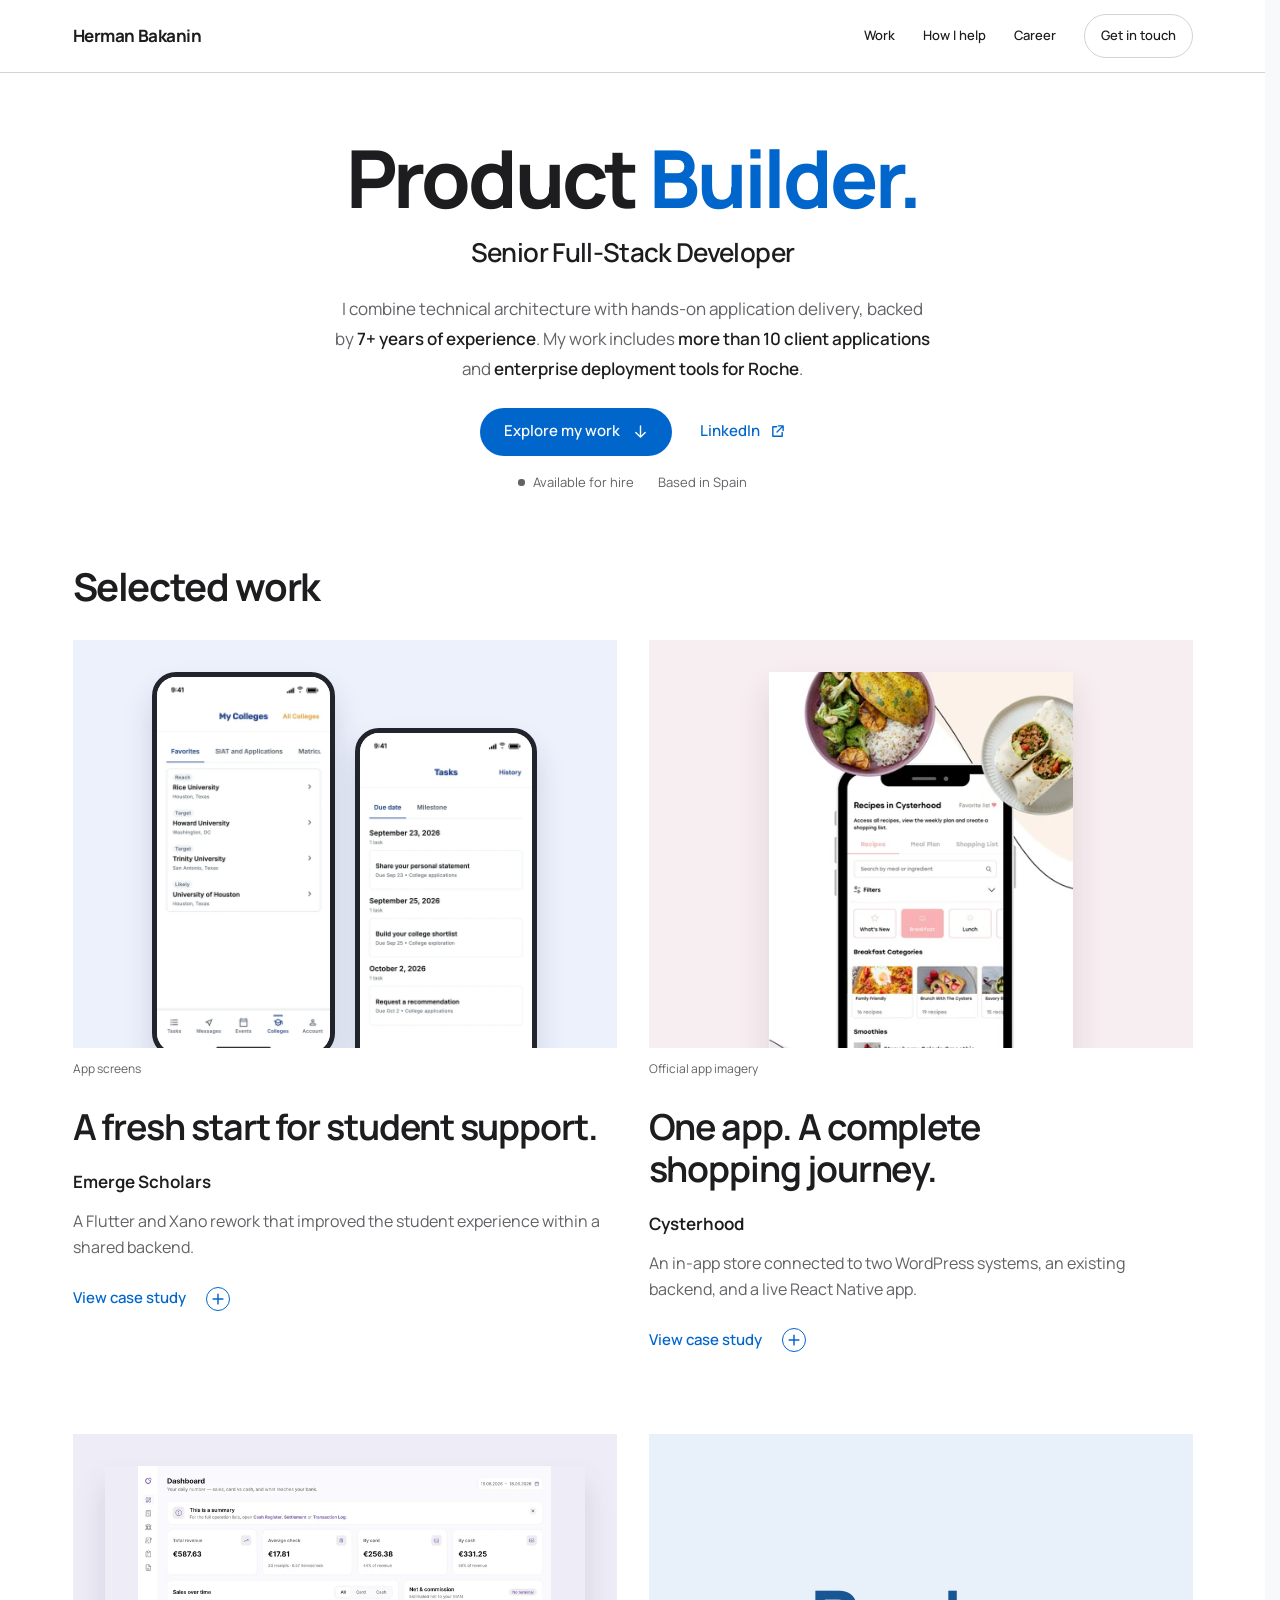
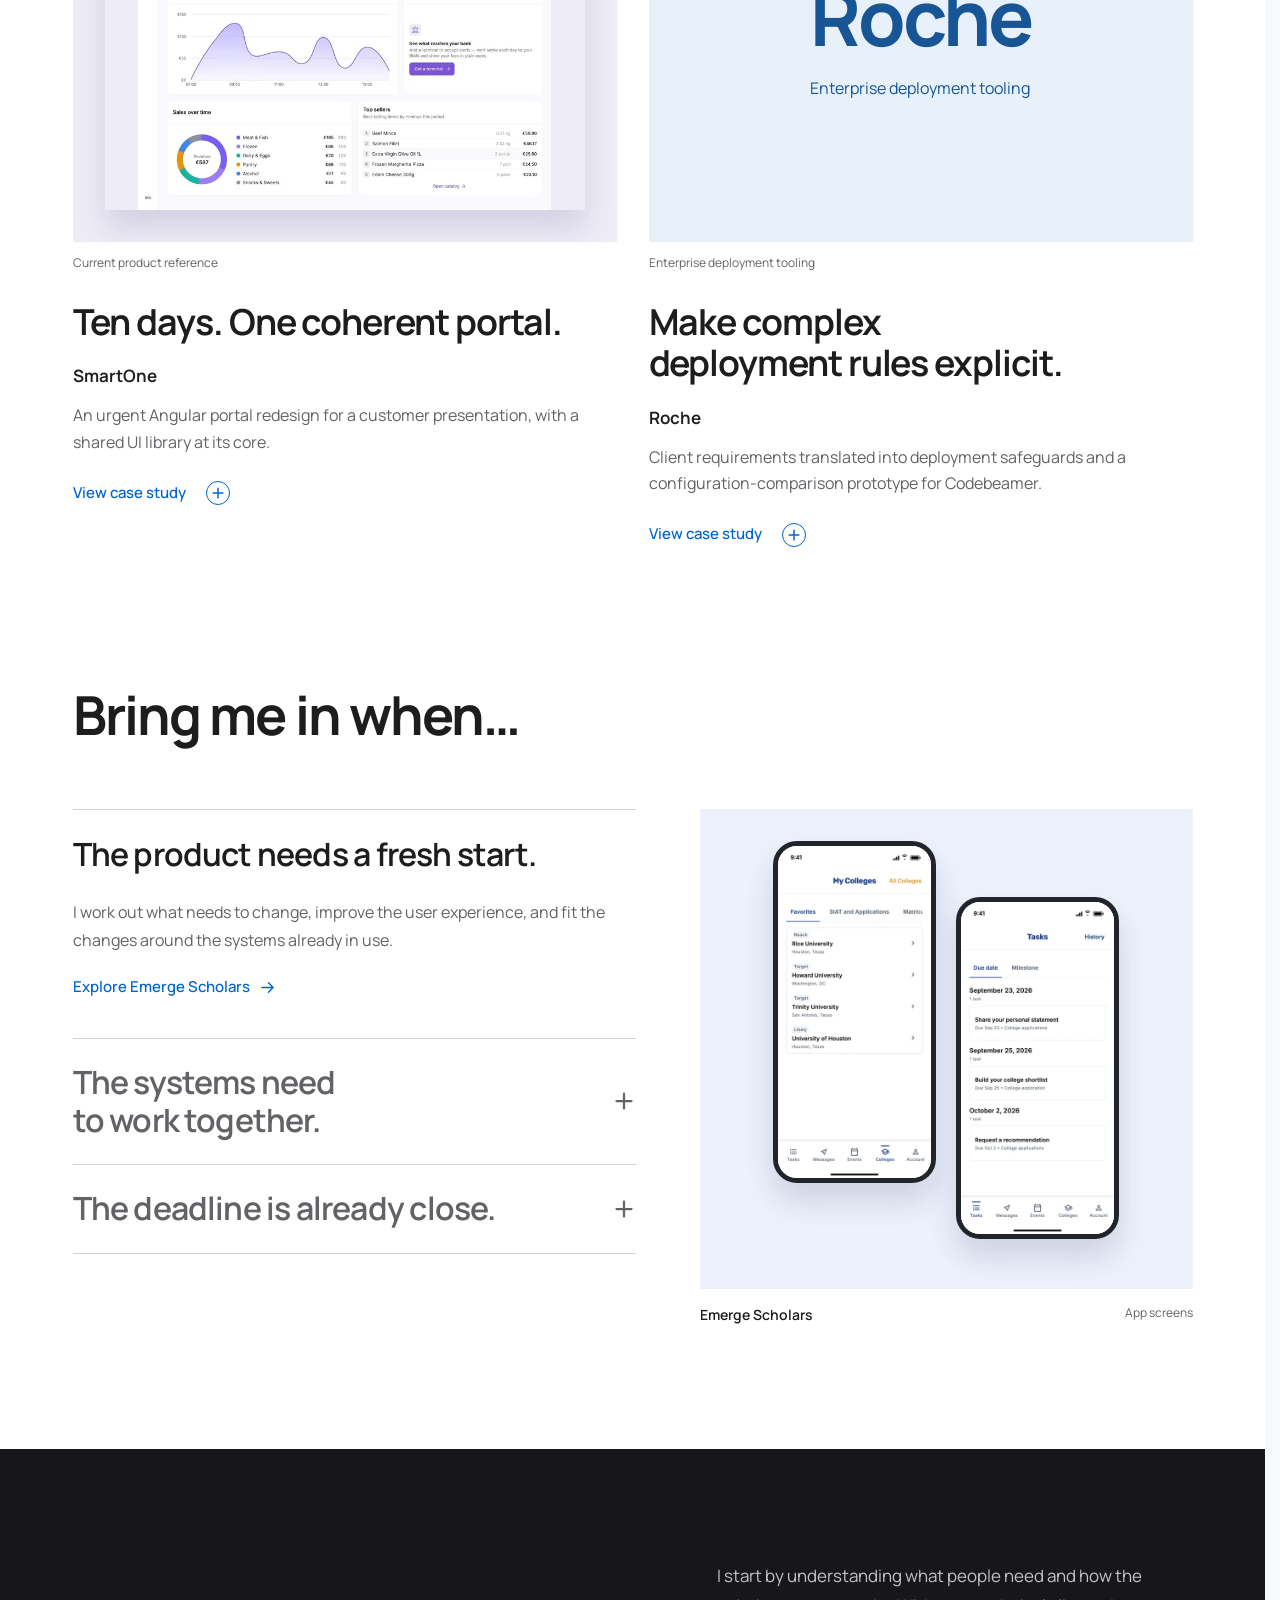
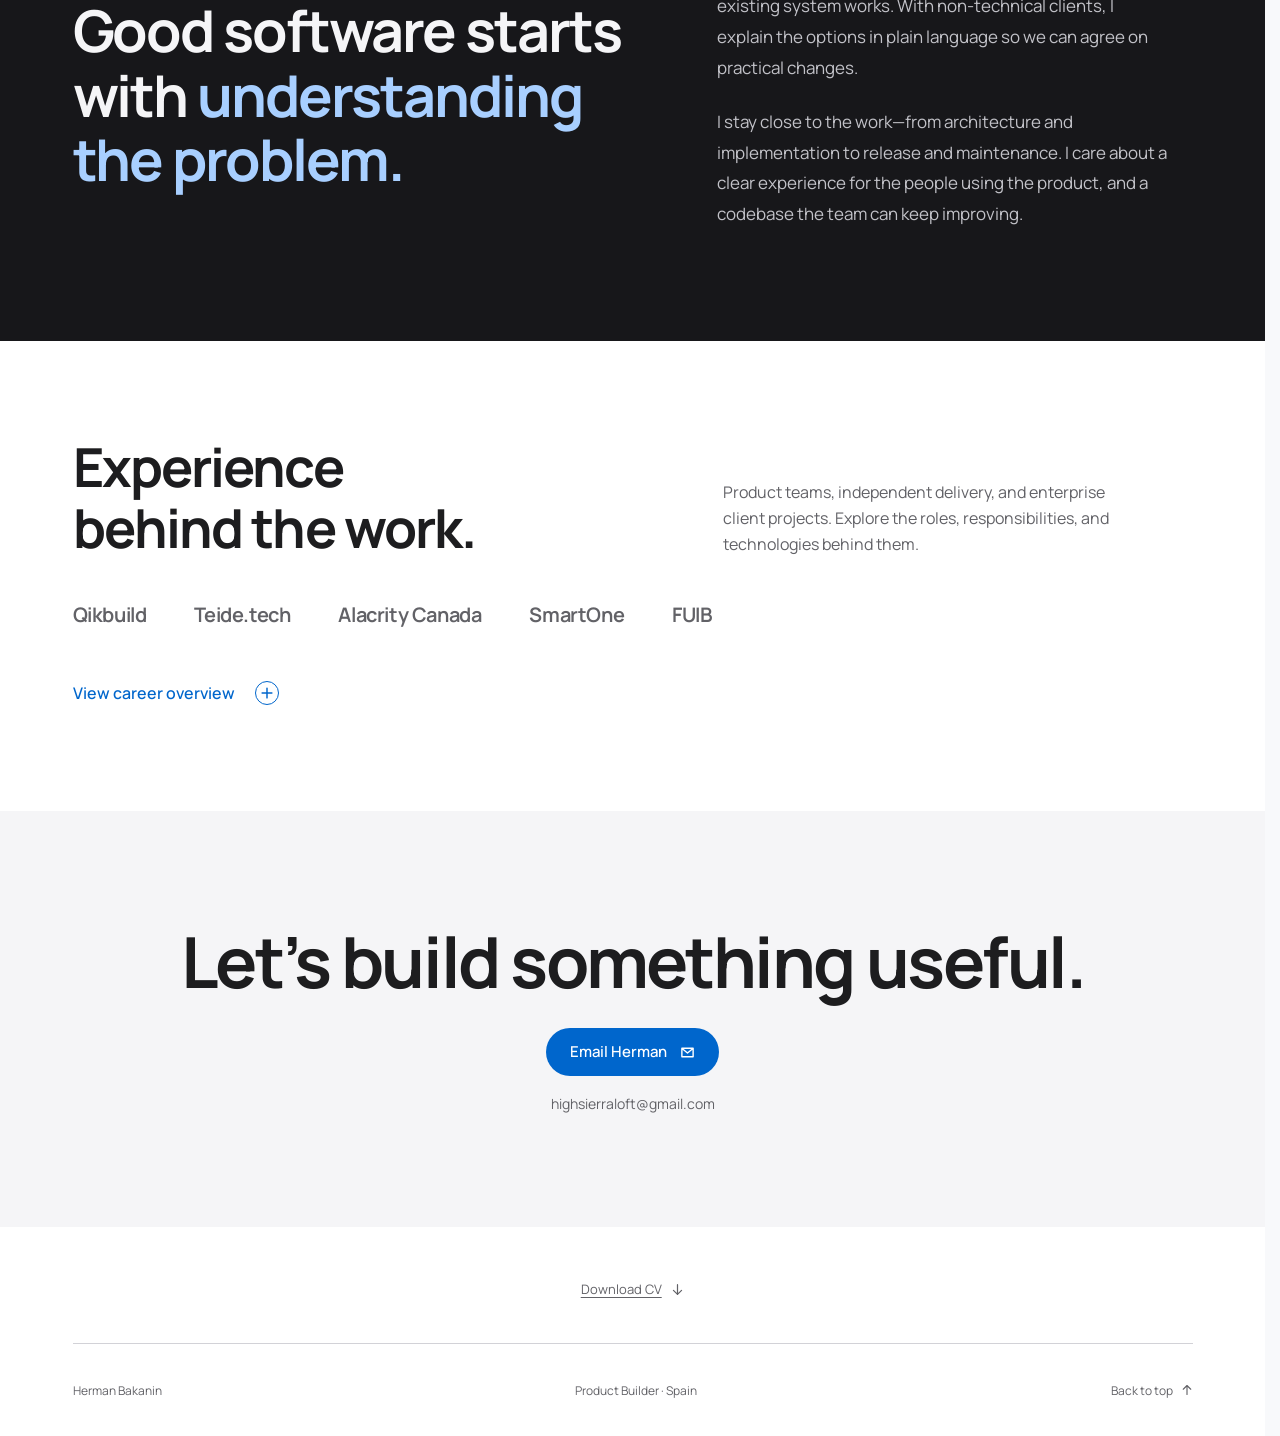
==== commit 35c319a4: "Publish verified CV from fd0c30907709e40a9566a1e7d48bac7326f485b1" ====
--- a/index.html
+++ b/index.html
@@ -1,3 +1,3 @@
 <!DOCTYPE html><html lang="en"><head><meta charset="UTF-8"><meta name="viewport" content="width=device-width, initial-scale=1"><link rel="preload" href="/_astro/manrope-latin-wght-normal.DHIcAJRg.woff2" as="font" type="font/woff2" crossorigin><meta name="description" content="I combine technical architecture with hands-on application delivery, backed by 7+ years of experience. My work includes more than 10 client applications and enterprise deployment tools for Roche."><meta name="author" content="Herman Bakanin"><meta name="robots" content="index, follow, max-snippet:-1, max-image-preview:large"><link rel="canonical" href="https://cv.evquee.com/"><meta property="og:type" content="profile"><meta property="og:title" content="Herman Bakanin — Product Builder"><meta property="og:description" content="I combine technical architecture with hands-on application delivery, backed by 7+ years of experience. My work includes more than 10 client applications and enterprise deployment tools for Roche."><meta property="og:url" content="https://cv.evquee.com/"><meta property="og:site_name" content="Herman Bakanin"><meta name="twitter:card" content="summary"><meta name="twitter:title" content="Herman Bakanin — Product Builder"><meta name="twitter:description" content="I combine technical architecture with hands-on application delivery, backed by 7+ years of experience. My work includes more than 10 client applications and enterprise deployment tools for Roche."><script type="application/ld+json">{"@context":"https://schema.org","@type":"ProfilePage","@id":"https://cv.evquee.com/#profile","url":"https://cv.evquee.com/","name":"Herman Bakanin — Product Builder","inLanguage":"en","mainEntity":{"@type":"Person","@id":"https://cv.evquee.com/#person","name":"Herman Bakanin","url":"https://cv.evquee.com/","jobTitle":"Product Builder","description":"I combine technical architecture with hands-on application delivery, backed by 7+ years of experience. My work includes more than 10 client applications and enterprise deployment tools for Roche.","email":"highsierraloft@gmail.com","homeLocation":{"@type":"Place","name":"Spain"},"sameAs":["https://www.linkedin.com/in/herman-bakanin/"],"knowsAbout":["TypeScript","JavaScript","Java","SQL","Angular","Vue","HTML","CSS","Node.js","Spring Boot","REST APIs","PostgreSQL","Firebase","Redis","Git","Automated Testing","CI/CD","Docker","OpenAPI"]}}</script><link rel="icon" type="image/svg+xml" href="/favicon.svg" sizes="any"><title>Herman Bakanin — Product Builder</title><style>:root{color-scheme:light;--color-canvas:#f8f9fb;--color-canvas-deep:#eef1f6;--color-surface:#fff;--color-structure:#e6ecfa;--color-structure-soft:#f0f2f6;--color-rule:#bdc8de;--color-text:#25324a;--color-text-strong:#07142d;--color-text-muted:#46546b;--color-text-subtle:#526079;--color-violet:#6546d6;--color-blue:#3659e3;--color-link:#2848c9;--color-client:#3343b8;--color-focus:#2848c9;--color-selection:#d9deff;--font-sans:"Manrope Variable", Manrope, system-ui, -apple-system, BlinkMacSystemFont, "Segoe UI", sans-serif;--font-size-entry:clamp(1rem, .96rem + .08vw, 1.02rem);--font-size-entry-nested:clamp(.9375rem, .9rem + .1vw, .98rem);--space-1:.25rem;--space-2:.5rem;--space-3:.75rem;--space-4:1rem;--space-5:1.5rem;--space-6:2rem;--space-7:3rem;--space-8:4.5rem;--radius-sm:.3rem;--radius-md:.7rem;--content-max:78rem;--section-content-max:46rem;--reading-max:72ch;--focus-ring-width:.1875rem;--focus-ring-offset:.1875rem;--motion-fast:.16s;--motion-medium:.36s;--motion-reveal:.52s;--ease-out:cubic-bezier(.22, 1, .36, 1)}@font-face{font-family:Manrope Variable;font-style:normal;font-display:swap;font-weight:200 800;src:url(/_astro/manrope-latin-wght-normal.DHIcAJRg.woff2)format("woff2-variations");unicode-range:U+??,U+131,U+152-153,U+2BB-2BC,U+2C6,U+2DA,U+2DC,U+304,U+308,U+329,U+2000-206F,U+20AC,U+2122,U+2191,U+2193,U+2212,U+2215,U+FEFF,U+FFFD}*,:before,:after{box-sizing:border-box}html{background:var(--color-canvas);min-width:320px;color:var(--color-text);font-family:var(--font-sans);font-synthesis:none;text-rendering:optimizelegibility}body{background:var(--color-canvas);min-height:100vh;color:var(--color-text);margin:0;font-size:clamp(.9375rem,.91rem + .12vw,1rem);line-height:1.65}h1,h2,h3,h4,p,ul,ol,dl,dd{margin-block:0}ul,ol{padding-inline-start:0}h1,h2,h3,h4{color:var(--color-text-strong);text-wrap:balance;font-weight:650;line-height:1.18}p,li,dd{text-wrap:pretty}a{color:inherit;overflow-wrap:anywhere;text-underline-offset:.2em;text-decoration-thickness:.08em}a:hover{color:var(--color-text-strong)}:focus-visible{border-radius:var(--radius-sm);outline:var(--focus-ring-width) solid var(--color-focus);outline-offset:var(--focus-ring-offset)}::selection{background:var(--color-selection);color:var(--color-text-strong)}@media (prefers-reduced-motion:reduce){html{scroll-behavior:auto}*,:before,:after{scroll-behavior:auto!important;transition-duration:.01ms!important;animation-duration:.01ms!important;animation-iteration-count:1!important}}
-body[data-layout=web]{color:#1d1d1f;background:#fff}.builder-site{--builder-bg:#fff;--builder-panel:#f5f5f7;--builder-ink:#1d1d1f;--builder-muted:#626267;--builder-rule:#d2d2d7;--builder-blue:#06c;--builder-button:#06c;--builder-nav:#ffffffe0;--color-text:var(--builder-ink);--color-text-strong:var(--builder-ink);--color-text-muted:var(--builder-muted);--color-text-subtle:var(--builder-muted);--color-link:var(--builder-blue);--color-client:var(--builder-muted);--color-focus:var(--builder-blue);--color-rule:var(--builder-rule);background:var(--builder-bg);color:var(--builder-ink);scrollbar-color:var(--builder-muted) var(--builder-panel);caret-color:var(--builder-blue);overflow-wrap:anywhere;font-size:1.0625rem;line-height:1.65}.builder-site ::selection{color:#1d1d1f;background:#cce3fc}.builder-site h1,.builder-site h2,.builder-site h3,.builder-site h4{color:var(--builder-ink)}.builder-site a{text-decoration:none}.builder-site a:hover{color:var(--builder-blue)}.builder-site a:focus-visible{outline:3px solid var(--builder-blue);outline-offset:5px}.builder-site a:active{opacity:.72}.builder-site section,.builder-site [id$=-heading],#main-content{scroll-margin-top:6rem}.builder-site .icon{vertical-align:-.1em;flex:none;width:1em;height:1em;display:inline-block}.builder-skip{z-index:20;background:var(--builder-bg);padding:.75rem 1rem;position:fixed;top:.75rem;left:1rem;transform:translateY(-200%)}.builder-skip:focus{transform:translateY(0)}.builder-nav{z-index:10;background:var(--builder-bg);border-bottom:1px solid var(--builder-rule);position:sticky;top:0}.builder-nav__inner{flex-wrap:wrap;justify-content:space-between;align-items:center;gap:.5rem 1rem;width:min(100% - 4rem,70rem);min-height:4.5rem;margin-inline:auto;padding-block:.5rem;display:flex}.builder-nav__name{letter-spacing:-.025em;font-size:1.0625rem;font-weight:720}.builder-nav__links{align-items:center;gap:1.75rem;font-size:.8125rem;font-weight:550;display:flex}.builder-nav a{align-items:center;min-height:44px;display:inline-flex}.builder-nav .builder-nav__contact{border:1px solid var(--builder-rule);border-radius:2rem;padding:.3rem 1rem;transition:border-color .18s,background-color .18s}.builder-nav__contact:hover{border-color:var(--builder-blue);background:var(--builder-panel)}.builder-reading-progress{display:none}@supports (backdrop-filter:blur(20px)){.builder-nav{background:var(--builder-nav);backdrop-filter:saturate(140%)blur(20px)}}.builder-hero{text-align:center;width:min(100% - 4rem,70rem);margin-inline:auto;padding-block:clamp(3.5rem,5vw,5rem) 3rem}.builder-hero h1{letter-spacing:-.04em;perspective:1000px;font-size:clamp(3rem,7vw,5rem);font-weight:740;line-height:1.03}.builder-hero__word{transform-origin:50% 100%;max-width:100%;display:inline-block}.builder-hero__word--last{color:var(--builder-blue)}.builder-hero__copy{max-width:40rem;margin-inline:auto}.builder-hero__intro{min-width:0}.builder-hero__role{letter-spacing:-.025em;margin-top:1rem;font-size:clamp(1.25rem,2.1vw,1.625rem);font-weight:580;line-height:1.35}.builder-hero__bio{max-width:60ch;color:var(--builder-muted);margin:1.5rem auto 0;font-size:1.0625rem;line-height:1.75}.builder-hero__bio strong{color:var(--builder-ink);font-weight:580}.builder-hero__actions{flex-wrap:wrap;justify-content:center;align-items:center;gap:1rem 1.75rem;margin-top:1.5rem;display:flex}.builder-button{background:var(--builder-button);color:#fff;border-radius:2rem;justify-content:center;align-items:center;gap:.8rem;min-height:3rem;padding:.65rem 1.5rem;font-size:.9375rem;font-weight:550;transition:background-color .16s,transform .16s;display:inline-flex}.builder-site .builder-button:hover{color:#fff;background:#0056ad}.builder-site .builder-button:active{opacity:1;transform:scale(.97)}.builder-text-link{min-height:44px;color:var(--builder-blue);align-items:center;gap:.65rem;font-size:.9375rem;font-weight:550;display:inline-flex}.builder-text-link:hover{text-underline-offset:.25em;text-decoration:underline}.builder-text-link .icon,.builder-button .icon{transition:transform .22s cubic-bezier(.16,1,.3,1)}.builder-text-link:hover .icon{transform:translate(2px,-2px)}.builder-text-link[href^=\#]:hover .icon,.builder-button[href^=\#]:hover .icon{transform:translateY(3px)}.builder-text-link[data-detail-target]:hover .icon{transform:translate(3px)}.builder-hero__status{color:var(--builder-muted);flex-wrap:wrap;justify-content:center;align-items:center;gap:.5rem 1.5rem;margin-top:1rem;font-size:.8125rem;display:flex}.builder-availability{align-items:center;gap:.5rem;display:inline-flex}.builder-availability:before{content:"";background:currentColor;border-radius:50%;width:.4rem;height:.4rem}.builder-section{width:min(100% - 4rem,70rem);margin-inline:auto;padding-block:6rem}.builder-section__heading{grid-template-columns:1.25fr 1fr;align-items:end;gap:4rem;margin-bottom:4rem;display:grid}.builder-section h2,.builder-contact h2{letter-spacing:-.035em;font-size:clamp(2.25rem,4.2vw,3.5rem);font-weight:690;line-height:1.12}.builder-section h2 span{color:var(--builder-muted)}.builder-section__heading>p{max-width:40ch;color:var(--builder-muted);font-size:1rem}.builder-work{padding-top:1.5rem;padding-bottom:3rem}.builder-work .builder-section__heading{margin-bottom:2rem;display:block}.builder-work h2{font-size:clamp(2rem,3vw,2.5rem)}.builder-contact{text-align:center;background:var(--builder-panel);padding:7rem 1.5rem}.builder-contact h2{font-size:clamp(2.5rem,5.5vw,4.5rem);line-height:1.1}.builder-contact>a{margin-top:1.75rem}.builder-contact__email{color:var(--builder-muted);margin-top:1rem;font-size:.875rem}.builder-footer{text-align:center;width:min(100% - 4rem,70rem);margin-inline:auto;padding-block:2.5rem 1.5rem}.builder-download{min-height:44px;color:var(--builder-muted);text-underline-offset:.25em;align-items:center;gap:.6rem;font-size:.8125rem;display:inline-flex;text-decoration:underline!important}.builder-footer__details{border-top:1px solid var(--builder-rule);color:var(--builder-muted);flex-wrap:wrap;justify-content:space-between;align-items:center;gap:.5rem 2rem;margin-top:2rem;padding-top:1.5rem;font-size:.75rem;display:flex}.builder-footer__details a{align-items:center;gap:.5rem;min-height:44px;display:inline-flex}@media (prefers-reduced-motion:no-preference){.builder-hero__word{animation:.68s cubic-bezier(.16,1,.3,1) builder-unfold}.builder-hero__word--last{animation-duration:.85s}@keyframes builder-unfold{0%{transform:translateY(.22em)rotateX(12deg)}to{transform:none}}@supports (animation-timeline:scroll()){.builder-reading-progress{background:var(--builder-blue);transform-origin:0;height:2px;animation:linear both builder-reading;display:block;position:absolute;inset:auto 0 -1px;transform:scaleX(0);animation-timeline:scroll(root)!important}@keyframes builder-reading{0%{transform:scaleX(0)}to{transform:scaleX(1)}}}@supports (animation-timeline:view()){.builder-hero h1{animation:linear both builder-depth;animation-range:exit;animation-timeline:view()!important}@keyframes builder-depth{0%{transform:translateY(0)}to{transform:translateY(-1.5rem)}}}}@media (width<=760px){.builder-nav__inner,.builder-section,.builder-hero,.builder-footer{width:calc(100% - 3rem)}.builder-nav__inner{gap:.5rem .75rem;width:calc(100% - 2rem);min-height:4rem}.builder-nav__links{flex-wrap:wrap;gap:.5rem .75rem}.builder-nav__links>a:not(.builder-nav__contact):not(.builder-nav__career){display:none}.builder-nav .builder-nav__contact{padding-inline:.8rem;font-size:.75rem}.builder-nav__name{font-size:.875rem}.builder-hero{text-align:left;padding-block:3rem 3.5rem}.builder-hero__copy,.builder-hero__bio{margin-inline:0}.builder-hero__actions,.builder-hero__status{justify-content:flex-start}.builder-hero__role{max-width:none;font-size:1.25rem}.builder-hero__bio{font-size:1rem}.builder-hero__actions{gap:1rem 1.5rem}.builder-hero__status{font-size:.75rem}.builder-section{padding-block:4rem}.builder-section__heading{grid-template-columns:1fr;gap:1.5rem;margin-bottom:3rem}.builder-section__heading>p{max-width:40ch;font-size:1rem}.builder-work{padding-top:1rem;padding-bottom:1rem}.builder-contact{padding-block:4.5rem}.builder-footer__details{justify-content:center;justify-items:center;gap:.25rem;display:grid}}@media (prefers-color-scheme:dark){body[data-layout=web]{color-scheme:dark;background:#101012}.builder-site{--builder-bg:#101012;--builder-panel:#1b1b1e;--builder-ink:#f5f5f7;--builder-muted:#b0b0b6;--builder-rule:#414147;--builder-blue:#69b3ff;--builder-nav:#101012e0}}@media (prefers-reduced-transparency:reduce),(prefers-contrast:more){.builder-nav{background:var(--builder-bg);backdrop-filter:none}}@media (prefers-contrast:more){.builder-site{--builder-muted:var(--builder-ink);--builder-rule:var(--builder-ink)}}@media (forced-colors:active){.builder-site{--builder-bg:Canvas;--builder-panel:Canvas;--builder-ink:CanvasText;--builder-muted:CanvasText;--builder-blue:LinkText;--builder-rule:CanvasText}.builder-button{border:1px solid buttontext}.builder-nav{backdrop-filter:none;background:canvas}}html:has(.builder-site){scrollbar-gutter:stable}.case-grid{grid-template-columns:repeat(2,minmax(0,1fr));gap:4.5rem 2rem;display:grid}.case-preview{min-width:0}.case-preview__visual-link{display:block}.case-preview__title-link:hover{text-underline-offset:.15em;text-decoration:underline}.case-preview:has(.case-preview__visual-link:hover) .case-preview__title-link{color:var(--builder-blue);text-underline-offset:.15em;text-decoration:underline}.case-preview__copy{padding:1.75rem 0 0}.builder-site .case-preview h3{letter-spacing:-.03em;max-width:18ch;font-size:clamp(1.75rem,2.8vw,2.5rem);font-weight:650;line-height:1.16}.case-preview__company{margin-top:1.25rem;font-size:1.0625rem;font-weight:650}.case-preview__summary{max-width:46ch;color:var(--builder-muted);margin-top:.75rem;font-size:1rem}.case-preview__media-note{color:var(--builder-muted);margin-top:.65rem;font-size:.75rem}.case-open{min-height:44px;color:var(--builder-blue);cursor:pointer;justify-content:space-between;align-items:center;gap:1.25rem;margin-top:1rem;padding:.4rem 0;font-size:.9375rem;font-weight:550;list-style:none;display:inline-flex}.case-open::-webkit-details-marker{display:none}.case-open:hover{text-underline-offset:.25em;text-decoration:underline}.case-open .icon{border:1px solid;border-radius:50%;width:1.5rem;height:1.5rem;padding:.2rem;transition:transform .2s}.case-open:hover .icon{transform:rotate(90deg)}.case-open:focus-visible{outline:3px solid var(--builder-blue);outline-offset:5px}.case-preview:has(.case-source[open]){grid-column:1/-1}.case-source[open]>.case-body{border-top:1px solid var(--builder-rule);margin-top:2rem}.case-source[open]>summary .icon{transform:rotate(45deg)}.case-visual{isolation:isolate;justify-content:center;align-items:flex-start;gap:1.25rem;height:clamp(19rem,31vw,27rem);padding:2rem 2rem 0;display:flex;position:relative;overflow:hidden}.case-visual--emerge{background:#edf1fc}.case-visual--cysterhood{background:#f7eef1}.case-visual--smartone{background:#eeedf7}.case-visual--roche{background:#e8f1fa;align-items:center;padding-block:2rem}.case-visual__image{object-fit:contain;width:auto;max-width:100%;height:auto;display:block}.case-visual--emerge .case-visual__image{border:5px solid #22242b;border-radius:1.5rem;width:38%;max-width:12rem;box-shadow:0 18px 30px #1b2b4e26}.case-visual--emerge .case-visual__image--second{margin-top:3.5rem}.case-visual--cysterhood{align-items:center;padding:1.75rem}.case-visual--cysterhood .case-visual__image{width:auto;height:100%;box-shadow:0 16px 30px #4b25311f}.case-visual--smartone{align-items:center;padding:2rem 1.5rem}.case-visual--smartone .case-visual__image{object-fit:contain;width:100%;max-height:100%;box-shadow:0 18px 30px #2f245524}.case-visual__type{text-align:center;color:#175594}.case-visual__type>span{letter-spacing:-.04em;font-size:clamp(3.5rem,6vw,5.5rem);font-weight:720;line-height:1.1;display:block}.case-visual__type>p{max-width:24ch;margin:1rem auto 0;font-size:1rem}.case-preview__visual-link .case-visual{aspect-ratio:4/3;height:auto;padding:clamp(1.5rem,3vw,2rem)}.case-preview__visual-link .case-visual--cysterhood{align-items:flex-start}.case-preview__visual-link .case-visual--cysterhood .case-visual__image{width:min(70%,19rem);height:auto}@media (hover:hover) and (prefers-reduced-motion:no-preference){.case-preview__visual-link .case-visual__image{transition:transform .18s}.case-preview__visual-link:hover .case-visual__image{transform:translateY(-3px)}}.case-dialog{overscroll-behavior:contain;background:var(--builder-bg);width:min(68rem,100% - 4rem);max-width:none;max-height:calc(100dvh - 4rem);color:var(--builder-ink);border:0;border-radius:20px;margin:auto;padding:0;overflow:hidden auto;box-shadow:0 24px 80px #0000003d}.case-dialog::backdrop{backdrop-filter:blur(14px)saturate(70%);background:#0000007a}.case-body{background:var(--builder-bg);min-width:0;color:var(--builder-ink)}.case-toolbar{background:var(--builder-bg);min-height:4.5rem;color:var(--builder-muted);z-index:2;justify-content:space-between;align-items:center;gap:1rem;padding:.75rem 2rem;font-size:.875rem;font-weight:550;display:flex}.case-dialog .case-toolbar{position:sticky;top:0}.case-close,.case-done,.detail-footer{display:none}.case-dialog .case-close{background:var(--builder-panel);width:44px;height:44px;color:var(--builder-ink);cursor:pointer;border:0;border-radius:50%;flex:none;place-items:center;padding:0;transition:background-color .16s,transform .16s;display:grid}.case-close .icon{width:1.375rem;height:1.375rem}.case-close:hover{background:var(--builder-rule)}.case-close:active{transform:scale(.94)}.case-intro{padding:2rem 4.5rem 3rem}.builder-site .case-intro h2{letter-spacing:-.035em;max-width:16ch;font-size:clamp(2.5rem,5vw,4rem);font-weight:690;line-height:1.08}.case-intro__summary{max-width:54ch;color:var(--builder-muted);margin-top:1.75rem;font-size:1.125rem;line-height:1.65}.case-intro__relationship{color:var(--builder-muted);margin-top:1rem;font-size:.8125rem}.case-facts{border-top:1px solid var(--builder-rule);grid-template-columns:repeat(3,minmax(0,1fr));gap:2rem;margin-top:2.5rem;padding-top:1.75rem;display:grid}.case-facts dt{color:var(--builder-muted);font-size:.75rem}.case-facts dd{margin:.5rem 0 0;font-size:1.0625rem;font-weight:600;line-height:1.4}.case-body>.case-visual{height:31rem;padding-top:2.5rem}.case-body>.case-visual--emerge .case-visual__image{width:30%;max-width:15rem}.case-body>.case-visual--cysterhood{padding-block:2rem}.case-body>.case-visual--smartone{padding:2rem 4.5rem}.case-narrative{padding:4rem 4.5rem}.case-chapter{grid-template-columns:.8fr 1.2fr;gap:3rem;display:grid}.case-chapter+.case-chapter{margin-top:3rem}.builder-site .case-chapter h3{letter-spacing:-.025em;font-size:clamp(1.5rem,2.4vw,2rem);font-weight:650;line-height:1.2}.case-chapter p{max-width:65ch;font-size:1rem;line-height:1.8}.case-chapter p+p{margin-top:1rem}.case-gallery{background:var(--builder-panel);grid-template-columns:repeat(auto-fit,minmax(min(14rem,100%),1fr));align-items:start;gap:1.5rem;padding:3rem 3rem 2rem;display:grid}.case-gallery figure{justify-self:center;width:100%;max-width:26rem;margin:0}.case-gallery img{width:100%;height:auto;display:block}.case-ending{padding:4rem 4.5rem}.case-takeaway{letter-spacing:-.025em;max-width:28ch;font-size:clamp(1.75rem,3vw,2.5rem);font-weight:650;line-height:1.2}.case-technologies,.case-links{flex-wrap:wrap;gap:.5rem 1rem;margin-top:1.75rem;list-style:none;display:flex}.case-technologies{color:var(--builder-muted);font-size:.875rem}.case-links a{min-height:44px;color:var(--builder-blue);align-items:center;gap:.5rem;font-size:.9375rem;display:inline-flex}.case-links a:hover{text-decoration:underline}.case-dialog .detail-footer{padding:1.5rem;padding-bottom:max(1.5rem, env(safe-area-inset-bottom));border-top:1px solid var(--builder-rule);justify-content:center;display:flex}.case-dialog .case-done{border:1px solid var(--builder-rule);background:var(--builder-panel);max-width:100%;min-height:44px;color:var(--builder-ink);font:inherit;cursor:pointer;border-radius:2rem;justify-content:center;align-items:center;gap:.75rem;margin:0;padding:.625rem 1.125rem;font-size:.875rem;line-height:1.5;transition:background-color .16s,transform .16s;display:inline-flex}.case-done:hover{background:var(--builder-rule)}.case-done:active{opacity:.72;transform:scale(.98)}.visually-hidden{clip-path:inset(50%);white-space:nowrap;border:0;width:1px;height:1px;margin:-1px;padding:0;position:absolute;overflow:hidden}@media (width<=760px){.case-grid{grid-template-columns:1fr;gap:3rem}.case-preview__copy{padding-top:1.5rem}.case-visual{height:22rem;padding-inline:1rem}.case-dialog{border-radius:16px;width:calc(100% - 1rem);max-height:calc(100dvh - 1rem)}.case-toolbar{min-height:4rem;padding:.5rem 1rem}.case-intro{padding:1.5rem 1.5rem 2rem}.builder-site .case-intro h2{font-size:clamp(2rem,8vw,3rem)}.case-intro__summary{margin-top:1.25rem;font-size:1rem}.case-facts{grid-template-columns:1fr;gap:1.25rem;margin-top:1.75rem}.case-facts div{grid-template-columns:1fr 1.3fr;align-items:baseline;gap:1rem;display:grid}.case-facts dd{margin-top:0;font-size:1rem}.case-body>.case-visual{height:25rem}.case-body>.case-visual--emerge .case-visual__image{width:43%}.case-body>.case-visual--smartone{height:auto;min-height:15rem;padding:1.5rem 1rem}.case-narrative{padding:2.5rem 1.5rem}.case-chapter{grid-template-columns:1fr;gap:1rem}.case-chapter+.case-chapter{margin-top:2.5rem}.case-gallery{padding:2rem 1.5rem}.case-ending{padding:2.5rem 1.5rem}}@media (prefers-reduced-motion:no-preference){.case-dialog[open]::backdrop{animation:.22s ease-out case-backdrop-in}.case-dialog[data-closing]::backdrop{animation:.14s ease-in forwards case-backdrop-out}@keyframes case-backdrop-in{0%{opacity:0}to{opacity:1}}@keyframes case-backdrop-out{0%{opacity:1}to{opacity:0}}}@media (prefers-reduced-transparency:reduce),(prefers-contrast:more){.case-dialog::backdrop{backdrop-filter:none;background:#000000d1}}@media (forced-colors:active){.case-dialog{border:1px solid canvastext}.case-dialog .case-close,.case-dialog .case-done{border:1px solid buttontext}}.builder-situations{padding-top:5rem}.situations-layout{position:relative}.situation{border-top:1px solid var(--builder-rule)}.situation:last-child{border-bottom:1px solid var(--builder-rule)}.situation>summary{cursor:pointer;justify-content:space-between;align-items:center;gap:1.5rem;min-height:5.5rem;padding-block:1.5rem;list-style:none;display:flex}.situation>summary::-webkit-details-marker{display:none}.builder-site .situation h3{max-width:20ch;color:var(--builder-muted);letter-spacing:-.025em;font-size:clamp(1.5rem,2.5vw,2rem);font-weight:620;line-height:1.2;transition:color .16s}.situation[open]:not([data-expanded=false]) h3,.situation>summary:hover h3{color:var(--builder-ink)}.situation>summary>.icon{width:1.5rem;height:1.5rem;color:var(--builder-muted);transition:transform .22s cubic-bezier(.22,1,.36,1),color .16s}.situation[open]:not([data-expanded=false])>summary>.icon{color:var(--builder-blue);transform:rotate(45deg)}.situation>summary:focus-visible{outline:3px solid var(--builder-blue);outline-offset:5px}.situation>summary:active{opacity:.72}.situation-content{padding-bottom:1.75rem}.situation[data-expanded] .situation-content{overflow:hidden}.situation-content>p{max-width:48ch;color:var(--builder-muted);font-size:1rem;line-height:1.75}.situation-content>a{margin-top:.75rem}.situation-media{margin:1.5rem 0 0}.situation-media figcaption{flex-wrap:wrap;justify-content:space-between;gap:.25rem 1rem;margin-top:.875rem;font-size:.875rem;font-weight:600;display:flex}.situation-media figcaption span{color:var(--builder-muted);font-size:.75rem;font-weight:400}.builder-personal{color:#f5f5f7;background:#17171a}.builder-personal>.builder-section{grid-template-columns:1.1fr .9fr;align-items:center;gap:4rem;padding-block:7rem;display:grid}.builder-personal h2{color:#f5f5f7;max-width:17ch;font-size:clamp(2.5rem,4.5vw,4rem)}.builder-personal h2 span{color:#a8cfff}.builder-personal__copy{color:#c2c2c8;max-width:48ch;font-size:1.0625rem;line-height:1.8}.builder-personal__copy p+p{margin-top:1.5rem}.career-preview .builder-section__heading{margin-bottom:2.5rem}.career-companies{color:var(--builder-muted);letter-spacing:-.02em;flex-wrap:wrap;gap:1.25rem 3rem;margin-bottom:1.5rem;font-size:1.25rem;font-weight:650;list-style:none;display:flex}.career-open{font-size:1rem}.career-source[open]>.career-body{text-align:left}@media (width>=960px){.situations-layout{min-height:34rem;padding-right:calc(44% + 4rem)}.situation-media{width:44%;margin:0;position:absolute;top:0;right:0}.situation-media .case-visual{height:30rem}}@media (width<=959px){.situation-media .case-visual{height:25rem}.builder-personal>.builder-section{grid-template-columns:1fr;gap:2rem;padding-block:5rem}.builder-personal h2{max-width:20ch}.builder-personal__copy{max-width:60ch}}@media (width<=760px){.builder-situations{padding-top:3rem}.situation>summary{gap:1rem}.situation-media{display:none}.builder-personal>.builder-section{padding-block:4rem}.builder-personal__copy{font-size:1rem}.career-companies{gap:1rem 2rem;font-size:1.125rem}}@media (prefers-reduced-motion:no-preference){.situation[open] .situation-media{animation:.24s cubic-bezier(.16,1,.3,1) situation-reveal}@keyframes situation-reveal{0%{opacity:.5;transform:translateY(6px)}to{opacity:1;transform:none}}}@media (prefers-reduced-motion:reduce){.situation>summary>.icon{transition:none}}@media (forced-colors:active){.builder-personal,.builder-personal h2,.builder-personal h2 span,.builder-personal__copy{color:canvastext;background:canvas}}
-</style></head><body data-layout="web"><div class="builder-site" id="top"><a class="builder-skip" href="#main-content">Skip to content</a><header class="builder-nav"><nav class="builder-nav__inner" aria-label="Main navigation"><a class="builder-nav__name" href="#top">Herman Bakanin</a><div class="builder-nav__links"><a href="#product-work">Work</a><a href="#bring-me-in">How I help</a><a class="builder-nav__career" href="#career-overview" data-detail-target="career-overview">Career</a><a class="builder-nav__contact" href="mailto:highsierraloft@gmail.com">Get in touch</a></div></nav><span class="builder-reading-progress" aria-hidden="true"></span></header><main id="main-content" tabindex="-1"><section class="builder-hero" aria-labelledby="builder-title"><div class="builder-hero__intro"><h1 id="builder-title"><span class="builder-hero__word">Product</span> <span class="builder-hero__word builder-hero__word--last">Builder<span class="builder-hero__period" aria-hidden="true">.</span></span></h1><p class="builder-hero__role">Senior Full-Stack Developer</p></div><div class="builder-hero__copy"><p class="builder-hero__bio">I combine technical architecture with hands-on application delivery, backed by <strong>7+ years of experience</strong>. My work includes <strong>more than 10 client applications</strong> and <strong>enterprise deployment tools for Roche</strong>.</p><div class="builder-hero__actions"><a class="builder-button" href="#product-work">Explore my work<svg class="icon" aria-hidden="true" width="16" height="16" viewBox="0 0 16 16" fill="none" xmlns="http://www.w3.org/2000/svg"><path d="M8 2v12m-5-5 5 5 5-5" stroke="currentColor" stroke-width="1.5" stroke-linecap="round" stroke-linejoin="round"></path></svg></a><a class="builder-text-link" href="https://www.linkedin.com/in/herman-bakanin/" rel="me">LinkedIn<svg class="icon" aria-hidden="true" width="16" height="16" viewBox="0 0 16 16" fill="none" xmlns="http://www.w3.org/2000/svg"><path d="M9 2h5v5m0-5L7.5 8.5M13 9v4H3V3h4" stroke="currentColor" stroke-width="1.5" stroke-linecap="round" stroke-linejoin="round"></path></svg></a></div><div class="builder-hero__status"><span class="builder-availability">Available for hire</span><span>Based in Spain</span></div></div></section><section class="builder-work builder-section" id="product-work" aria-labelledby="product-work-heading"><div class="builder-section__heading"><h2 id="product-work-heading">Selected work</h2></div><div class="case-grid"><article class="case-preview" aria-labelledby="case-emerge-preview-title"><a class="case-preview__visual-link" href="#case-emerge-title" data-detail-target="case-emerge" aria-label="View Emerge Scholars case study"><div class="case-visual case-visual--emerge"><img class="case-visual__image" src="/case-studies/emerge-colleges-preview.webp" width="360" height="782" alt="Emerge college shortlist with sample universities" loading="lazy" decoding="async"><img class="case-visual__image case-visual__image--second" src="/case-studies/emerge-tasks-preview.webp" width="360" height="782" alt="Emerge student tasks organized by due date" loading="lazy" decoding="async"></div></a><p class="case-preview__media-note">App screens</p><div class="case-preview__copy"><h3 id="case-emerge-preview-title"><a class="case-preview__title-link" href="#case-emerge-title" data-detail-target="case-emerge">A fresh start for student support.</a></h3><p class="case-preview__company">Emerge Scholars</p><p class="case-preview__summary">A Flutter and Xano rework that improved the student experience within a shared backend.</p></div><details class="case-source" id="case-emerge"><summary class="case-open" data-case-open aria-label="View case study: Emerge Scholars">View case study <svg class="icon" aria-hidden="true" width="16" height="16" viewBox="0 0 16 16" fill="none" xmlns="http://www.w3.org/2000/svg"><path d="M8 3v10M3 8h10" stroke="currentColor" stroke-width="1.5" stroke-linecap="round"></path></svg></summary><article class="case-body case-body--emerge" data-case-body aria-labelledby="case-emerge-title"><div class="case-toolbar"><span>Emerge Scholars</span><button class="case-close" type="button" data-case-close aria-label="Close case study"><svg class="icon" aria-hidden="true" width="16" height="16" viewBox="0 0 16 16" fill="none" xmlns="http://www.w3.org/2000/svg"><path d="m4 4 8 8M12 4l-8 8" stroke="currentColor" stroke-width="1.5" stroke-linecap="round"></path></svg></button></div><header class="case-intro"><h2 id="case-emerge-title">A fresh start for student support.</h2><p class="case-intro__summary">A Flutter and Xano rework that improved the student experience within a shared backend.</p><p class="case-intro__relationship">Client engagement through Qikbuild</p><dl class="case-facts"><div><dt>Initial rework</dt><dd>About 3 weeks</dd></div><div><dt>My scope</dt><dd>App + backend</dd></div><div><dt>Follow-through</dt><dd>Ongoing maintenance</dd></div></dl></header><div class="case-visual case-visual--emerge"><img class="case-visual__image" src="/case-studies/emerge-colleges-preview.webp" width="360" height="782" alt="Emerge college shortlist with sample universities" loading="lazy" decoding="async"><img class="case-visual__image case-visual__image--second" src="/case-studies/emerge-tasks-preview.webp" width="360" height="782" alt="Emerge student tasks organized by due date" loading="lazy" decoding="async"></div><div class="case-narrative"><section class="case-chapter"><h3>Start with the whole system.</h3><div><p>The starting point was an existing FlutterFlow app with stability and usability problems. The client needed a better experience quickly.</p><p>The mobile app shared its Xano backend with other interfaces. A broad architecture change would affect more than the app.</p></div></section><section class="case-chapter"><h3>Improve the experience within the constraints.</h3><div><p>I reworked the Flutter app and its backend integration while keeping the shared architecture in place.</p><p>The work covered authentication, tasks, messages, events, and college workflows. I focused on clearer navigation, consistent screens, and responsive interactions.</p><p>I worked directly with a non-technical client to clarify requirements. I explained technical constraints in plain language and turned the discussions into practical changes.</p></div></section><section class="case-chapter"><h3>Deliver, then stay involved.</h3><div><p>The initial app and backend rework took about three weeks. The client was happy with the delivery, and the work moved into ongoing maintenance.</p><p>The app supported hundreds of U.S. students. The result was a clearer experience built around their day-to-day tasks.</p></div></section></div><section class="case-gallery" aria-label="Emerge Scholars images"><figure><img src="/case-studies/emerge-colleges-detail.webp" data-fallback-src="/case-studies/emerge-colleges-preview.webp" width="360" height="782" alt="Emerge college shortlist with sample universities" loading="lazy" decoding="async"></figure><figure><img src="/case-studies/emerge-tasks-detail.webp" data-fallback-src="/case-studies/emerge-tasks-preview.webp" width="360" height="782" alt="Emerge student tasks organized by due date" loading="lazy" decoding="async"></figure><figure><img src="/case-studies/emerge-messages-detail.webp" data-fallback-src="/case-studies/emerge-messages-preview.webp" width="360" height="782" alt="Emerge support conversations with fictional sample content" loading="lazy" decoding="async"></figure></section><div class="case-ending"><p class="case-takeaway">A better student experience, delivered within an existing system.</p><ul class="case-technologies" aria-label="Technologies and practices"><li>Flutter</li><li>Dart</li><li>Xano</li><li>API integration</li></ul><ul class="case-links" aria-label="Product references"><li><a href="https://play.google.com/store/apps/details?id=com.emergescholars.studentapp" target="_blank" rel="noopener noreferrer">Google Play<svg class="icon" aria-hidden="true" width="16" height="16" viewBox="0 0 16 16" fill="none" xmlns="http://www.w3.org/2000/svg"><path d="M9 2h5v5m0-5L7.5 8.5M13 9v4H3V3h4" stroke="currentColor" stroke-width="1.5" stroke-linecap="round" stroke-linejoin="round"></path></svg><span class="visually-hidden"> (opens in a new tab)</span></a></li><li><a href="https://apps.apple.com/us/app/emerge-scholars/id6745508336" target="_blank" rel="noopener noreferrer">App Store<svg class="icon" aria-hidden="true" width="16" height="16" viewBox="0 0 16 16" fill="none" xmlns="http://www.w3.org/2000/svg"><path d="M9 2h5v5m0-5L7.5 8.5M13 9v4H3V3h4" stroke="currentColor" stroke-width="1.5" stroke-linecap="round" stroke-linejoin="round"></path></svg><span class="visually-hidden"> (opens in a new tab)</span></a></li></ul></div><footer class="detail-footer"><button type="button" class="case-done" data-case-close>Close case study<svg class="icon" aria-hidden="true" width="16" height="16" viewBox="0 0 16 16" fill="none" xmlns="http://www.w3.org/2000/svg"><path d="m4 4 8 8M12 4l-8 8" stroke="currentColor" stroke-width="1.5" stroke-linecap="round"></path></svg></button></footer></article></details></article><article class="case-preview" aria-labelledby="case-cysterhood-preview-title"><a class="case-preview__visual-link" href="#case-cysterhood-title" data-detail-target="case-cysterhood" aria-label="View Cysterhood case study"><div class="case-visual case-visual--cysterhood"><img class="case-visual__image" src="/case-studies/cysterhood-product-preview.webp" width="360" height="640" alt="Official Cysterhood app-store image showing the existing recipe experience" loading="lazy" decoding="async"></div></a><p class="case-preview__media-note">Official app imagery</p><div class="case-preview__copy"><h3 id="case-cysterhood-preview-title"><a class="case-preview__title-link" href="#case-cysterhood-title" data-detail-target="case-cysterhood">One app. A complete shopping journey.</a></h3><p class="case-preview__company">Cysterhood</p><p class="case-preview__summary">An in-app store connected to two WordPress systems, an existing backend, and a live React Native app.</p></div><details class="case-source" id="case-cysterhood"><summary class="case-open" data-case-open aria-label="View case study: Cysterhood">View case study <svg class="icon" aria-hidden="true" width="16" height="16" viewBox="0 0 16 16" fill="none" xmlns="http://www.w3.org/2000/svg"><path d="M8 3v10M3 8h10" stroke="currentColor" stroke-width="1.5" stroke-linecap="round"></path></svg></summary><article class="case-body case-body--cysterhood" data-case-body aria-labelledby="case-cysterhood-title"><div class="case-toolbar"><span>Cysterhood</span><button class="case-close" type="button" data-case-close aria-label="Close case study"><svg class="icon" aria-hidden="true" width="16" height="16" viewBox="0 0 16 16" fill="none" xmlns="http://www.w3.org/2000/svg"><path d="m4 4 8 8M12 4l-8 8" stroke="currentColor" stroke-width="1.5" stroke-linecap="round"></path></svg></button></div><header class="case-intro"><h2 id="case-cysterhood-title">One app. A complete shopping journey.</h2><p class="case-intro__summary">An in-app store connected to two WordPress systems, an existing backend, and a live React Native app.</p><p class="case-intro__relationship">Mobile commerce integration</p><dl class="case-facts"><div><dt>Delivery</dt><dd>2 weeks</dd></div><div><dt>Existing systems</dt><dd>2 WordPress sites</dd></div><div><dt>My scope</dt><dd>Shopping integration</dd></div></dl></header><div class="case-visual case-visual--cysterhood"><img class="case-visual__image" src="/case-studies/cysterhood-product-preview.webp" width="360" height="640" alt="Official Cysterhood app-store image showing the existing recipe experience" loading="lazy" decoding="async"></div><div class="case-narrative"><section class="case-chapter"><h3>Join systems that already had different jobs.</h3><div><p>Cysterhood needed an in-app shopping experience within an established React Native app.</p><p>One WordPress site managed membership. A second site ran WooCommerce. A Django backend and MongoDB supported the app.</p><p>The challenge was to connect these systems while preserving the existing membership and commerce flows.</p></div></section><section class="case-chapter"><h3>Make shopping feel like part of the app.</h3><div><p>I delivered product browsing, product details, a cart, and checkout inside the app.</p><p>The integration connected the mobile experience to the existing WordPress and WooCommerce systems. I handled the session handoff needed to keep the journey connected.</p><p>I delivered the shopping integration in two weeks.</p></div></section><section class="case-chapter"><h3>Keep improving after delivery.</h3><div><p>I used Crashlytics reports to investigate problems on different devices.</p><p>I also added shopping analytics and Iterable events for product views, cart activity, and checkout starts.</p><p>This gave the team a way to inspect the shopping journey and investigate problems after release.</p></div></section></div><section class="case-gallery" aria-label="Cysterhood images"><figure><img src="/case-studies/cysterhood-product-detail.webp" data-fallback-src="/case-studies/cysterhood-product-preview.webp" width="360" height="640" alt="Official Cysterhood app-store image showing the existing recipe experience" loading="lazy" decoding="async"></figure></section><div class="case-ending"><p class="case-takeaway">A complete shopping flow without replacing the systems behind it.</p><ul class="case-technologies" aria-label="Technologies and practices"><li>React Native</li><li>Django</li><li>MongoDB</li><li>WordPress</li><li>WooCommerce</li><li>Crashlytics</li><li>Iterable</li></ul><ul class="case-links" aria-label="Product references"><li><a href="https://play.google.com/store/apps/details?id=com.cysterhood" target="_blank" rel="noopener noreferrer">Google Play<svg class="icon" aria-hidden="true" width="16" height="16" viewBox="0 0 16 16" fill="none" xmlns="http://www.w3.org/2000/svg"><path d="M9 2h5v5m0-5L7.5 8.5M13 9v4H3V3h4" stroke="currentColor" stroke-width="1.5" stroke-linecap="round" stroke-linejoin="round"></path></svg><span class="visually-hidden"> (opens in a new tab)</span></a></li><li><a href="https://apps.apple.com/us/app/cysterhood-pcos-weight-loss/id1638723168" target="_blank" rel="noopener noreferrer">App Store<svg class="icon" aria-hidden="true" width="16" height="16" viewBox="0 0 16 16" fill="none" xmlns="http://www.w3.org/2000/svg"><path d="M9 2h5v5m0-5L7.5 8.5M13 9v4H3V3h4" stroke="currentColor" stroke-width="1.5" stroke-linecap="round" stroke-linejoin="round"></path></svg><span class="visually-hidden"> (opens in a new tab)</span></a></li></ul></div><footer class="detail-footer"><button type="button" class="case-done" data-case-close>Close case study<svg class="icon" aria-hidden="true" width="16" height="16" viewBox="0 0 16 16" fill="none" xmlns="http://www.w3.org/2000/svg"><path d="m4 4 8 8M12 4l-8 8" stroke="currentColor" stroke-width="1.5" stroke-linecap="round"></path></svg></button></footer></article></details></article><article class="case-preview" aria-labelledby="case-smartone-preview-title"><a class="case-preview__visual-link" href="#case-smartone-title" data-detail-target="case-smartone" aria-label="View SmartOne case study"><div class="case-visual case-visual--smartone"><img class="case-visual__image" src="/case-studies/smartone-current-preview.webp" width="720" height="601" alt="Current SmartOne merchant portal dashboard from the company website" loading="lazy" decoding="async"></div></a><p class="case-preview__media-note">Current product reference</p><div class="case-preview__copy"><h3 id="case-smartone-preview-title"><a class="case-preview__title-link" href="#case-smartone-title" data-detail-target="case-smartone">Ten days. One coherent portal.</a></h3><p class="case-preview__company">SmartOne</p><p class="case-preview__summary">An urgent Angular portal redesign for a customer presentation, with a shared UI library at its core.</p></div><details class="case-source" id="case-smartone"><summary class="case-open" data-case-open aria-label="View case study: SmartOne">View case study <svg class="icon" aria-hidden="true" width="16" height="16" viewBox="0 0 16 16" fill="none" xmlns="http://www.w3.org/2000/svg"><path d="M8 3v10M3 8h10" stroke="currentColor" stroke-width="1.5" stroke-linecap="round"></path></svg></summary><article class="case-body case-body--smartone" data-case-body aria-labelledby="case-smartone-title"><div class="case-toolbar"><span>SmartOne</span><button class="case-close" type="button" data-case-close aria-label="Close case study"><svg class="icon" aria-hidden="true" width="16" height="16" viewBox="0 0 16 16" fill="none" xmlns="http://www.w3.org/2000/svg"><path d="m4 4 8 8M12 4l-8 8" stroke="currentColor" stroke-width="1.5" stroke-linecap="round"></path></svg></button></div><header class="case-intro"><h2 id="case-smartone-title">Ten days. One coherent portal.</h2><p class="case-intro__summary">An urgent Angular portal redesign for a customer presentation, with a shared UI library at its core.</p><p class="case-intro__relationship">Front-End Developer · 2021–2022</p><dl class="case-facts"><div><dt>Redesign delivery</dt><dd>10 days</dd></div><div><dt>Deadline</dt><dd>Customer presentation</dd></div><div><dt>Technology</dt><dd>Angular</dd></div></dl></header><div class="case-visual case-visual--smartone"><img class="case-visual__image" src="/case-studies/smartone-current-preview.webp" width="720" height="601" alt="Current SmartOne merchant portal dashboard from the company website" loading="lazy" decoding="async"></div><div class="case-narrative"><section class="case-chapter"><h3>An immediate deadline.</h3><div><p>SmartOne needed its merchant portal redesigned for a customer presentation. The portal accompanied its point-of-sale terminals.</p><p>I joined with little time to get comfortable. The existing frontend had inconsistent styling and substantial inline CSS.</p></div></section><section class="case-chapter"><h3>Create a system, then apply it.</h3><div><p>I built a shared UI library and used it to bring the portal into a consistent design.</p><p>I consolidated repeated styles and components so the redesign could move across the portal quickly.</p><p>This work took place before AI coding tools were part of my workflow.</p></div></section><section class="case-chapter"><h3>Turn an urgent task into a longer collaboration.</h3><div><p>I delivered the portal redesign in ten days for the customer presentation.</p><p>The successful delivery led to further development work with SmartOne. The shared UI foundation supported that continued work.</p></div></section></div><section class="case-gallery" aria-label="SmartOne images"><figure><img src="/case-studies/smartone-current-detail.webp" data-fallback-src="/case-studies/smartone-current-preview.webp" width="720" height="601" alt="Current SmartOne merchant portal dashboard from the company website" loading="lazy" decoding="async"></figure></section><div class="case-ending"><p class="case-takeaway">Fast delivery came from a coherent UI system and a clear deadline.</p><ul class="case-technologies" aria-label="Technologies and practices"><li>Angular</li><li>TypeScript</li><li>CSS</li><li>Shared UI components</li></ul><ul class="case-links" aria-label="Product references"><li><a href="https://www.smartoneglobal.com/merchant-portal" target="_blank" rel="noopener noreferrer">Current merchant portal<svg class="icon" aria-hidden="true" width="16" height="16" viewBox="0 0 16 16" fill="none" xmlns="http://www.w3.org/2000/svg"><path d="M9 2h5v5m0-5L7.5 8.5M13 9v4H3V3h4" stroke="currentColor" stroke-width="1.5" stroke-linecap="round" stroke-linejoin="round"></path></svg><span class="visually-hidden"> (opens in a new tab)</span></a></li></ul></div><footer class="detail-footer"><button type="button" class="case-done" data-case-close>Close case study<svg class="icon" aria-hidden="true" width="16" height="16" viewBox="0 0 16 16" fill="none" xmlns="http://www.w3.org/2000/svg"><path d="m4 4 8 8M12 4l-8 8" stroke="currentColor" stroke-width="1.5" stroke-linecap="round"></path></svg></button></footer></article></details></article><article class="case-preview" aria-labelledby="case-roche-preview-title"><a class="case-preview__visual-link" href="#case-roche-title" data-detail-target="case-roche" aria-label="Roche Enterprise deployment tooling. View case study"><div class="case-visual case-visual--roche"><div class="case-visual__type" aria-hidden="true"><span>Roche</span> <p>Enterprise deployment tooling</p></div></div></a><p class="case-preview__media-note">Enterprise deployment tooling</p><div class="case-preview__copy"><h3 id="case-roche-preview-title"><a class="case-preview__title-link" href="#case-roche-title" data-detail-target="case-roche">Make complex deployment rules explicit.</a></h3><p class="case-preview__company">Roche</p><p class="case-preview__summary">Client requirements translated into deployment safeguards and a configuration-comparison prototype for Codebeamer.</p></div><details class="case-source" id="case-roche"><summary class="case-open" data-case-open aria-label="View case study: Roche">View case study <svg class="icon" aria-hidden="true" width="16" height="16" viewBox="0 0 16 16" fill="none" xmlns="http://www.w3.org/2000/svg"><path d="M8 3v10M3 8h10" stroke="currentColor" stroke-width="1.5" stroke-linecap="round"></path></svg></summary><article class="case-body case-body--roche" data-case-body aria-labelledby="case-roche-title"><div class="case-toolbar"><span>Roche</span><button class="case-close" type="button" data-case-close aria-label="Close case study"><svg class="icon" aria-hidden="true" width="16" height="16" viewBox="0 0 16 16" fill="none" xmlns="http://www.w3.org/2000/svg"><path d="m4 4 8 8M12 4l-8 8" stroke="currentColor" stroke-width="1.5" stroke-linecap="round"></path></svg></button></div><header class="case-intro"><h2 id="case-roche-title">Make complex deployment rules explicit.</h2><p class="case-intro__summary">Client requirements translated into deployment safeguards and a configuration-comparison prototype for Codebeamer.</p><p class="case-intro__relationship">Client engagement through Teide.tech</p><dl class="case-facts"><div><dt>Domain</dt><dd>Application lifecycle management</dd></div><div><dt>Delivered work</dt><dd>Deployment safeguards</dd></div><div><dt>Exploration</dt><dd>Comparison prototype</dd></div></dl></header><div class="case-visual case-visual--roche"><div class="case-visual__type" aria-hidden="true"><span>Roche</span> <p>Enterprise deployment tooling</p></div></div><div class="case-narrative"><section class="case-chapter"><h3>Learn the domain before changing the rules.</h3><div><p>Roche needed new features within its Codebeamer environment. The work involved project configuration, workflows, and deployment rules.</p><p>I worked closely with client requirements and learned how the existing deployment process operated.</p></div></section><section class="case-chapter"><h3>Turn requirements into enforceable behavior.</h3><div><p>I implemented safeguards that block conflicting deployment actions before execution.</p><p>The checks considered related deployment activity and stopped an action unless the system explicitly allowed it.</p><p>I documented the decisions and their constraints so the team could review the behavior.</p></div></section><section class="case-chapter"><h3>Make configuration differences visible.</h3><div><p>I also built a standalone prototype that compared stored configuration revisions, including fields, permissions, and workflows.</p><p>The comparison work remained a proof of concept. It gave the team a concrete implementation to review.</p></div></section></div><div class="case-ending"><p class="case-takeaway">Clear rules, working safeguards, and a concrete prototype for the next decision.</p><ul class="case-technologies" aria-label="Technologies and practices"><li>Java</li><li>Spring Boot</li><li>Codebeamer</li><li>API integration</li></ul></div><footer class="detail-footer"><button type="button" class="case-done" data-case-close>Close case study<svg class="icon" aria-hidden="true" width="16" height="16" viewBox="0 0 16 16" fill="none" xmlns="http://www.w3.org/2000/svg"><path d="m4 4 8 8M12 4l-8 8" stroke="currentColor" stroke-width="1.5" stroke-linecap="round"></path></svg></button></footer></article></details></article></div></section><section class="builder-situations builder-section" id="bring-me-in" aria-labelledby="situations-heading"><div class="builder-section__heading"><h2 id="situations-heading">Bring me in when…</h2><p>Different starting points. The same focus on getting useful software into people’s hands.</p></div><div class="situations-layout" data-situations><details class="situation" name="builder-situations" id="fresh-start" open><summary><h3>The product needs a fresh start.</h3><svg class="icon" aria-hidden="true" width="16" height="16" viewBox="0 0 16 16" fill="none" xmlns="http://www.w3.org/2000/svg"><path d="M8 3v10M3 8h10" stroke="currentColor" stroke-width="1.5" stroke-linecap="round"></path></svg></summary><div class="situation-content"><p>I work out what needs to change, improve the user experience, and fit the changes around the systems already in use.</p><a class="builder-text-link" href="#case-emerge" data-detail-target="case-emerge">Explore Emerge Scholars<svg class="icon" aria-hidden="true" width="16" height="16" viewBox="0 0 16 16" fill="none" xmlns="http://www.w3.org/2000/svg"><path d="M2 8h12M9 3l5 5-5 5" stroke="currentColor" stroke-width="1.5" stroke-linecap="round" stroke-linejoin="round"></path></svg></a><figure class="situation-media"><div class="case-visual case-visual--emerge"><img class="case-visual__image" src="/case-studies/emerge-colleges-preview.webp" width="360" height="782" alt="Emerge college shortlist with sample universities" loading="lazy" decoding="async"><img class="case-visual__image case-visual__image--second" src="/case-studies/emerge-tasks-preview.webp" width="360" height="782" alt="Emerge student tasks organized by due date" loading="lazy" decoding="async"></div><figcaption>Emerge Scholars<span>App screens</span></figcaption></figure></div></details><details class="situation" name="builder-situations" id="connected-systems"><summary><h3>The systems need to work together.</h3><svg class="icon" aria-hidden="true" width="16" height="16" viewBox="0 0 16 16" fill="none" xmlns="http://www.w3.org/2000/svg"><path d="M8 3v10M3 8h10" stroke="currentColor" stroke-width="1.5" stroke-linecap="round"></path></svg></summary><div class="situation-content"><p>I connect the parts behind a product so people can complete a task without dealing with the complexity underneath.</p><a class="builder-text-link" href="#case-cysterhood" data-detail-target="case-cysterhood">Explore Cysterhood<svg class="icon" aria-hidden="true" width="16" height="16" viewBox="0 0 16 16" fill="none" xmlns="http://www.w3.org/2000/svg"><path d="M2 8h12M9 3l5 5-5 5" stroke="currentColor" stroke-width="1.5" stroke-linecap="round" stroke-linejoin="round"></path></svg></a><figure class="situation-media"><div class="case-visual case-visual--cysterhood"><img class="case-visual__image" src="/case-studies/cysterhood-product-preview.webp" width="360" height="640" alt="Official Cysterhood app-store image showing the existing recipe experience" loading="lazy" decoding="async"></div><figcaption>Cysterhood<span>Official app imagery</span></figcaption></figure></div></details><details class="situation" name="builder-situations" id="close-deadline"><summary><h3>The deadline is already close.</h3><svg class="icon" aria-hidden="true" width="16" height="16" viewBox="0 0 16 16" fill="none" xmlns="http://www.w3.org/2000/svg"><path d="M8 3v10M3 8h10" stroke="currentColor" stroke-width="1.5" stroke-linecap="round"></path></svg></summary><div class="situation-content"><p>I get clear on the priority, make practical technical decisions, and build a consistent foundation that helps the work move quickly.</p><a class="builder-text-link" href="#case-smartone" data-detail-target="case-smartone">Explore SmartOne<svg class="icon" aria-hidden="true" width="16" height="16" viewBox="0 0 16 16" fill="none" xmlns="http://www.w3.org/2000/svg"><path d="M2 8h12M9 3l5 5-5 5" stroke="currentColor" stroke-width="1.5" stroke-linecap="round" stroke-linejoin="round"></path></svg></a><figure class="situation-media"><div class="case-visual case-visual--smartone"><img class="case-visual__image" src="/case-studies/smartone-current-preview.webp" width="720" height="601" alt="Current SmartOne merchant portal dashboard from the company website" loading="lazy" decoding="async"></div><figcaption>SmartOne<span>Current product reference</span></figcaption></figure></div></details></div></section><script type="module">function e(e){let t=window.matchMedia(`(prefers-reduced-motion: reduce)`),n=[...e.querySelectorAll(`.situation`)].map(e=>({item:e,summary:e.querySelector(`summary`),content:e.querySelector(`.situation-content`),name:e.getAttribute(`name`),expanded:e.open,animation:null})),r=e=>{e.item.dataset.expanded=String(e.expanded),e.summary.setAttribute(`aria-expanded`,String(e.expanded)),e.content.inert=!e.expanded},i=e=>{e.animation?.cancel(),e.animation=null,e.item.open=e.expanded,r(e)};for(let e of n)e.item.removeAttribute(`name`),r(e);let a=(e,n)=>{if(e.expanded===n)return;let a=e.item.open,o=e.content.getBoundingClientRect().height,s=getComputedStyle(e.content),c=a?s.opacity:`0`,l=a?s.paddingBottom:`0px`;if(e.animation?.cancel(),e.expanded=n,r(e),t.matches||!e.content.animate){i(e);return}e.item.open=!0;let u=n?e.content.getBoundingClientRect().height:0,d=n?getComputedStyle(e.content).paddingBottom:`0px`,f=e.content.animate([{height:`${o}px`,opacity:c,paddingBottom:l},{height:`${u}px`,opacity:n?`1`:`0`,paddingBottom:d}],{duration:n?300:220,easing:`cubic-bezier(0.22, 1, 0.36, 1)`,fill:`both`});e.animation=f,f.onfinish=()=>{e.animation===f&&i(e)}},o=e=>{let t=e.target instanceof Element?e.target.closest(`summary`):null,r=n.find(e=>e.summary===t);if(!r)return;e.preventDefault();let i=!r.expanded;for(let e of n)a(e,e===r&&i)},s=()=>n.forEach(i),c=()=>{t.matches&&s()};return e.addEventListener(`click`,o),window.addEventListener(`resize`,s),t.addEventListener(`change`,c),()=>{s(),e.removeEventListener(`click`,o),window.removeEventListener(`resize`,s),t.removeEventListener(`change`,c);for(let e of n)delete e.item.dataset.expanded,e.summary.removeAttribute(`aria-expanded`),e.content.inert=!1,e.name&&e.item.setAttribute(`name`,e.name)}}for(let t of document.querySelectorAll(`[data-situations]`)){let n=e(t);document.addEventListener(`astro:before-swap`,n,{once:!0})}</script><section class="builder-personal" id="how-i-work" aria-labelledby="personal-heading"><div class="builder-section"><h2 id="personal-heading">Good software starts with<br><span>understanding the problem.</span></h2><div class="builder-personal__copy"><p>I start by understanding what people need and how the existing system works. With non-technical clients, I explain the options in plain language so we can agree on practical changes.</p><p>I stay close to the work—from architecture and implementation to release and maintenance. I care about a clear experience for the people using the product, and a codebase the team can keep improving.</p></div></div></section><section class="career-preview builder-section" id="career" aria-labelledby="career-preview-heading"><div class="builder-section__heading"><h2 id="career-preview-heading">Experience behind the work.</h2><p>Product teams, independent delivery, and enterprise client projects. Explore the roles, responsibilities, and technologies behind them.</p></div><ul class="career-companies" aria-label="Selected employers"><li>Qikbuild</li><li>Teide.tech</li><li>Alacrity Canada</li><li>SmartOne</li><li>FUIB</li></ul><noscript><link rel="stylesheet" href="/_astro/career.BRWRATtS.css"></noscript><details class="case-source career-source" id="career-overview" data-stylesheet="/_astro/career.BRWRATtS.css"><summary class="case-open career-open" data-case-open>View career overview<svg class="icon" aria-hidden="true" width="16" height="16" viewBox="0 0 16 16" fill="none" xmlns="http://www.w3.org/2000/svg"><path d="M8 3v10M3 8h10" stroke="currentColor" stroke-width="1.5" stroke-linecap="round"></path></svg></summary><article class="case-body career-body" data-case-body aria-labelledby="career-title"><div class="case-toolbar"><span>Herman Bakanin</span><button class="case-close" type="button" data-case-close aria-label="Close career overview"><svg class="icon" aria-hidden="true" width="16" height="16" viewBox="0 0 16 16" fill="none" xmlns="http://www.w3.org/2000/svg"><path d="m4 4 8 8M12 4l-8 8" stroke="currentColor" stroke-width="1.5" stroke-linecap="round"></path></svg></button></div><header class="case-intro career-intro"><h2 id="career-title">Career overview</h2><p class="case-intro__summary">Senior Full-Stack Developer</p></header><div class="career-content"><section class="builder-experience" id="professional-experience" aria-labelledby="experience-heading"><h2 id="experience-heading">Work history</h2><div class="builder-experience__entries"><article class="experience-entry" aria-labelledby="experience-teide-tech-heading"><ul class="engagement-tree"><li><header class="entry-header"><div class="entry-header__title"><h3 id="experience-teide-tech-heading"><span>Teide.tech</span></h3><span class="entry-header__separator" aria-hidden="true">—</span><p class="entry-header__role">Senior Software Developer</p></div><span class="date-range" data-date-range-label="Jun 2026 – Sep 2026"><svg class="icon" aria-hidden="true" width="16" height="16" viewBox="0 0 16 16" fill="none" xmlns="http://www.w3.org/2000/svg"><path d="M3 2v2m10-2v2M2 5h12M2.5 3.5h11v10h-11v-10Z" stroke="currentColor" stroke-width="1.5"></path></svg><time datetime="2026-06">Jun 2026</time><span class="date-range__separator" aria-hidden="true">–</span><time datetime="2026-09">Sep 2026</time></span></header><p class="entry-work-arrangement">Freelance contract</p><ul class="engagement-tree__children" data-engagement-line><li><article aria-labelledby="engagement-roche-retina-ptcm-2-heading"><header class="entry-header"><div class="entry-header__title entry-header__title--nested"><h4 id="engagement-roche-retina-ptcm-2-heading"><span>Roche</span></h4><span class="entry-header__separator" aria-hidden="true">—</span><p class="entry-header__role engagement-tree__role"><span class="engagement-tree__relationship">Client</span><span class="engagement-tree__role-separator" aria-hidden="true">·</span><span>Project deployment tools</span></p></div></header><ul class="tag-list" aria-label="Technologies"><li>Java</li><li>Spring Boot</li><li>REST APIs</li><li>PostgreSQL</li><li>Docker</li></ul><ul class="achievement-list"><li>Turned client requirements into safeguards that block <strong>conflicting deployment actions</strong> before execution.</li><li>Built a <strong>configuration comparison prototype</strong> covering stored fields, permissions, workflows, and tracker structures.</li></ul></article></li></ul></li></ul></article><article class="experience-entry" aria-labelledby="experience-qikbuild-heading"><ul class="engagement-tree"><li><header class="entry-header"><div class="entry-header__title"><h3 id="experience-qikbuild-heading"><span>Qikbuild</span></h3><span class="entry-header__separator" aria-hidden="true">—</span><p class="entry-header__role">Senior Software Developer</p></div><span class="date-range" data-date-range-label="Jan 2024 – Sep 2026"><svg class="icon" aria-hidden="true" width="16" height="16" viewBox="0 0 16 16" fill="none" xmlns="http://www.w3.org/2000/svg"><path d="M3 2v2m10-2v2M2 5h12M2.5 3.5h11v10h-11v-10Z" stroke="currentColor" stroke-width="1.5"></path></svg><time datetime="2024-01">Jan 2024</time><span class="date-range__separator" aria-hidden="true">–</span><time datetime="2026-09">Sep 2026</time></span></header><p class="entry-work-arrangement">Freelance contract</p><ul class="tag-list" aria-label="Technologies"><li>TypeScript</li><li>JavaScript</li><li>Vue</li><li>Firebase</li><li>REST APIs</li></ul><ul class="achievement-list"><li>Built <strong>more than 10 client applications</strong> and designed <strong>technical architecture for five projects</strong>.</li></ul><ul class="engagement-tree__children" data-engagement-line><li><article aria-labelledby="engagement-emerge-scholars-heading"><header class="entry-header"><div class="entry-header__title entry-header__title--nested"><h4 id="engagement-emerge-scholars-heading"><span>Emerge Scholars</span></h4><span class="entry-header__separator" aria-hidden="true">—</span><p class="entry-header__role engagement-tree__role"><span class="engagement-tree__relationship">Client</span><span class="engagement-tree__role-separator" aria-hidden="true">·</span><span>Student Application</span></p></div></header><ul class="tag-list" aria-label="Technologies"><li>Flutter</li><li>Xano</li><li>Firebase</li><li>REST APIs</li></ul><ul class="achievement-list"><li>Reworked a legacy Flutter app and backend integration in <strong>approximately three weeks</strong>, within a shared architecture.</li><li>Clarified requirements with a non-technical client and maintained an app used by <strong>hundreds of U.S. students</strong>.</li></ul><ul class="project-links" aria-label="Emerge Scholars links"><li><a href="https://apps.apple.com/us/app/emerge-scholars/id6745508336"><span>App Store</span><svg class="icon" aria-hidden="true" width="16" height="16" viewBox="0 0 16 16" fill="none" xmlns="http://www.w3.org/2000/svg"><path d="M9 2h5v5m0-5L7.5 8.5M13 9v4H3V3h4" stroke="currentColor" stroke-width="1.5" stroke-linecap="round" stroke-linejoin="round"></path></svg></a></li><li><a href="https://play.google.com/store/apps/details?id=com.emergescholars.studentapp"><span>Google Play</span><svg class="icon" aria-hidden="true" width="16" height="16" viewBox="0 0 16 16" fill="none" xmlns="http://www.w3.org/2000/svg"><path d="M9 2h5v5m0-5L7.5 8.5M13 9v4H3V3h4" stroke="currentColor" stroke-width="1.5" stroke-linecap="round" stroke-linejoin="round"></path></svg></a></li></ul></article></li><li><article aria-labelledby="engagement-cysterhood-heading"><header class="entry-header"><div class="entry-header__title entry-header__title--nested"><h4 id="engagement-cysterhood-heading"><span>Cysterhood</span></h4><span class="entry-header__separator" aria-hidden="true">—</span><p class="entry-header__role engagement-tree__role"><span class="engagement-tree__relationship">Client</span><span class="engagement-tree__role-separator" aria-hidden="true">·</span><span>In-app shopping</span></p></div></header><ul class="tag-list" aria-label="Technologies"><li>React Native</li><li>Django</li><li>WordPress</li><li>Crashlytics</li></ul><ul class="achievement-list"><li>Delivered in-app shopping in <strong>two weeks</strong>, integrating React Native with existing WordPress and backend systems.</li><li>Added shopping analytics and investigated device issues after release.</li></ul></article></li></ul></li></ul></article><article class="experience-entry" aria-labelledby="experience-self-employed-heading"><ul class="engagement-tree"><li><header class="entry-header"><div class="entry-header__title"><h3 id="experience-self-employed-heading"><span>Self-Employed</span></h3><span class="entry-header__separator" aria-hidden="true">—</span><p class="entry-header__role">Web Application Developer</p></div><span class="date-range" data-date-range-label="Jun 2023 – Jan 2024"><svg class="icon" aria-hidden="true" width="16" height="16" viewBox="0 0 16 16" fill="none" xmlns="http://www.w3.org/2000/svg"><path d="M3 2v2m10-2v2M2 5h12M2.5 3.5h11v10h-11v-10Z" stroke="currentColor" stroke-width="1.5"></path></svg><time datetime="2023-06">Jun 2023</time><span class="date-range__separator" aria-hidden="true">–</span><time datetime="2024-01">Jan 2024</time></span></header><ul class="tag-list" aria-label="Technologies"><li>JavaScript</li><li>Vue</li><li>Firebase</li><li>REST APIs</li></ul><ul class="achievement-list"><li>Delivered <strong>three client applications</strong>, including <strong>one product from concept through release</strong>.</li></ul></li></ul></article><article class="experience-entry" aria-labelledby="experience-alacrity-heading"><ul class="engagement-tree"><li><header class="entry-header"><div class="entry-header__title"><h3 id="experience-alacrity-heading"><a href="https://www.alacritycanada.com/">Alacrity Canada</a></h3><span class="entry-header__separator" aria-hidden="true">—</span><p class="entry-header__role">Web Developer</p></div><span class="date-range" data-date-range-label="Jun 2022 – May 2023"><svg class="icon" aria-hidden="true" width="16" height="16" viewBox="0 0 16 16" fill="none" xmlns="http://www.w3.org/2000/svg"><path d="M3 2v2m10-2v2M2 5h12M2.5 3.5h11v10h-11v-10Z" stroke="currentColor" stroke-width="1.5"></path></svg><time datetime="2022-06">Jun 2022</time><span class="date-range__separator" aria-hidden="true">–</span><time datetime="2023-05">May 2023</time></span></header><ul class="tag-list" aria-label="Technologies"><li>Web Development</li><li>SEO</li></ul><ul class="achievement-list"><li>Built new websites for businesses without an existing site and optimized client websites for search engines.</li></ul></li></ul></article><article class="experience-entry" aria-labelledby="experience-smartone-heading"><ul class="engagement-tree"><li><header class="entry-header"><div class="entry-header__title"><h3 id="experience-smartone-heading"><a href="https://www.smartoneglobal.com/">SmartOne</a></h3><span class="entry-header__separator" aria-hidden="true">—</span><p class="entry-header__role">Front-End Developer</p></div><span class="date-range" data-date-range-label="May 2021 – May 2022"><svg class="icon" aria-hidden="true" width="16" height="16" viewBox="0 0 16 16" fill="none" xmlns="http://www.w3.org/2000/svg"><path d="M3 2v2m10-2v2M2 5h12M2.5 3.5h11v10h-11v-10Z" stroke="currentColor" stroke-width="1.5"></path></svg><time datetime="2021-05">May 2021</time><span class="date-range__separator" aria-hidden="true">–</span><time datetime="2022-05">May 2022</time></span></header><ul class="tag-list" aria-label="Technologies"><li>Angular</li><li>TypeScript</li></ul><ul class="achievement-list"><li>Redesigned an Angular merchant portal in <strong>10 days</strong> for a customer presentation.</li><li>Built a <strong>shared UI library</strong> that supported the redesign and subsequent development.</li></ul><div class="experience-projects"><article class="project-entry" aria-labelledby="project-smartone-crm-heading"><header class="entry-header"><h4 id="project-smartone-crm-heading"><span>CRM</span></h4></header><p>Customer relationship management system connected to SmartOne’s point-of-sale platform.</p><ul class="project-links" aria-label="CRM links"><li><a href="https://www.smartoneglobal.com/merchant-portal"><span>View CRM — Merchant Portal</span><svg class="icon" aria-hidden="true" width="16" height="16" viewBox="0 0 16 16" fill="none" xmlns="http://www.w3.org/2000/svg"><path d="M9 2h5v5m0-5L7.5 8.5M13 9v4H3V3h4" stroke="currentColor" stroke-width="1.5" stroke-linecap="round" stroke-linejoin="round"></path></svg></a></li></ul></article></div></li></ul></article><article class="experience-entry" aria-labelledby="experience-fuib-heading"><ul class="engagement-tree"><li><header class="entry-header"><div class="entry-header__title"><h3 id="experience-fuib-heading"><a href="https://www.pumb.ua/en">FUIB</a></h3><span class="entry-header__separator" aria-hidden="true">—</span><p class="entry-header__role">Angular Front-End Developer</p></div><span class="date-range" data-date-range-label="Feb 2019 – Feb 2021"><svg class="icon" aria-hidden="true" width="16" height="16" viewBox="0 0 16 16" fill="none" xmlns="http://www.w3.org/2000/svg"><path d="M3 2v2m10-2v2M2 5h12M2.5 3.5h11v10h-11v-10Z" stroke="currentColor" stroke-width="1.5"></path></svg><time datetime="2019-02">Feb 2019</time><span class="date-range__separator" aria-hidden="true">–</span><time datetime="2021-02">Feb 2021</time></span></header><ul class="tag-list" aria-label="Technologies"><li>Angular</li><li>TypeScript</li><li>npm</li></ul><ul class="achievement-list"><li>Built a <strong>reusable UI package</strong> for use across internal applications.</li><li>Maintained backend services supporting <strong>financial processing</strong>.</li></ul></li></ul></article></div></section><section id="technical-skills" aria-labelledby="skills-heading"><h2 id="skills-heading">Technologies</h2><div class="builder-skills__groups"><article class="skill-group" aria-labelledby="skill-group-languages-heading"><h3 id="skill-group-languages-heading">Languages</h3><ul class="tag-list" aria-label="Technologies"><li>TypeScript</li><li>JavaScript</li><li>Java</li><li>SQL</li></ul></article><article class="skill-group" aria-labelledby="skill-group-frontend-heading"><h3 id="skill-group-frontend-heading">Frontend</h3><ul class="tag-list" aria-label="Technologies"><li>Angular</li><li>Vue</li><li>HTML</li><li>CSS</li></ul></article><article class="skill-group" aria-labelledby="skill-group-backend-data-heading"><h3 id="skill-group-backend-data-heading">Backend &amp; Data</h3><ul class="tag-list" aria-label="Technologies"><li>Node.js</li><li>Spring Boot</li><li>REST APIs</li><li>PostgreSQL</li><li>Firebase</li><li>Redis</li></ul></article><article class="skill-group" aria-labelledby="skill-group-delivery-quality-heading"><h3 id="skill-group-delivery-quality-heading">Delivery &amp; Quality</h3><ul class="tag-list" aria-label="Technologies"><li>Git</li><li>Automated Testing</li><li>CI/CD</li><li>Docker</li><li>OpenAPI</li></ul></article></div></section><section id="education" aria-labelledby="education-heading"><h2 id="education-heading">Education</h2><article class="education-entry" aria-labelledby="education-national-mining-university-heading"><header class="entry-header"><div class="entry-header__title"><h3 id="education-national-mining-university-heading"><svg class="icon" aria-hidden="true" width="16" height="16" viewBox="0 0 16 16" fill="none" xmlns="http://www.w3.org/2000/svg"><path d="m1.5 5 6.5-3 6.5 3L8 8 1.5 5Zm2.25 1.5V10c2.35 1.75 6.15 1.75 8.5 0V6.5M14.5 5v5" stroke="currentColor" stroke-width="1.35" stroke-linecap="round" stroke-linejoin="round"></path></svg><span>National Mining University</span></h3><span class="entry-header__separator" aria-hidden="true">—</span><p class="entry-header__role">BSc Computer Science</p></div><span class="date-range" data-date-range-label="Sep 2017 – Jul 2021"><svg class="icon" aria-hidden="true" width="16" height="16" viewBox="0 0 16 16" fill="none" xmlns="http://www.w3.org/2000/svg"><path d="M3 2v2m10-2v2M2 5h12M2.5 3.5h11v10h-11v-10Z" stroke="currentColor" stroke-width="1.5"></path></svg><time datetime="2017-09">Sep 2017</time><span class="date-range__separator" aria-hidden="true">–</span><time datetime="2021-07">Jul 2021</time></span></header></article></section></div><footer class="detail-footer career-footer"><button type="button" class="case-done" data-case-close>Close career overview<svg class="icon" aria-hidden="true" width="16" height="16" viewBox="0 0 16 16" fill="none" xmlns="http://www.w3.org/2000/svg"><path d="m4 4 8 8M12 4l-8 8" stroke="currentColor" stroke-width="1.5" stroke-linecap="round"></path></svg></button></footer></article></details></section><section class="builder-contact" id="contact" aria-labelledby="contact-heading"><h2 id="contact-heading">Let’s build<br>something useful.</h2><a class="builder-button" href="mailto:highsierraloft@gmail.com">Email Herman<svg class="icon" aria-hidden="true" width="16" height="16" viewBox="0 0 16 16" fill="none" xmlns="http://www.w3.org/2000/svg"><path d="M2 3.5h12v9H2v-9Zm.5.5L8 8.5 13.5 4" stroke="currentColor" stroke-width="1.5" stroke-linejoin="round"></path></svg></a><p class="builder-contact__email">highsierraloft@gmail.com</p></section></main><footer class="builder-footer"><a class="builder-download" href="/Herman_Bakanin_CV.pdf" download>Download CV<svg class="icon" aria-hidden="true" width="16" height="16" viewBox="0 0 16 16" fill="none" xmlns="http://www.w3.org/2000/svg"><path d="M8 2v12m-5-5 5 5 5-5" stroke="currentColor" stroke-width="1.5" stroke-linecap="round" stroke-linejoin="round"></path></svg></a><div class="builder-footer__details"><span>Herman Bakanin</span><span>Product Builder · Spain</span><a href="#top">Back to top<svg class="icon" aria-hidden="true" width="16" height="16" viewBox="0 0 16 16" fill="none" xmlns="http://www.w3.org/2000/svg"><path d="M8 14V2M3 7l5-5 5 5" stroke="currentColor" stroke-width="1.5" stroke-linecap="round" stroke-linejoin="round"></path></svg></a></div></footer><dialog class="case-dialog" id="case-viewer" aria-label="Detailed overview"></dialog><script type="module" src="/_astro/DetailViewer.astro_astro_type_script_index_0_lang.BkzP0G7b.js"></script></div></body></html>+body[data-layout=web]{color:#1d1d1f;background:#fff}.builder-site{--builder-bg:#fff;--builder-panel:#f5f5f7;--builder-ink:#1d1d1f;--builder-muted:#626267;--builder-rule:#d2d2d7;--builder-blue:#06c;--builder-button:#06c;--builder-nav:#ffffffe0;--color-text:var(--builder-ink);--color-text-strong:var(--builder-ink);--color-text-muted:var(--builder-muted);--color-text-subtle:var(--builder-muted);--color-link:var(--builder-blue);--color-client:var(--builder-muted);--color-focus:var(--builder-blue);--color-rule:var(--builder-rule);background:var(--builder-bg);color:var(--builder-ink);scrollbar-color:var(--builder-muted) var(--builder-panel);caret-color:var(--builder-blue);overflow-wrap:anywhere;font-size:1.0625rem;line-height:1.65}.builder-site ::selection{color:#1d1d1f;background:#cce3fc}.builder-site h1,.builder-site h2,.builder-site h3,.builder-site h4{color:var(--builder-ink)}.builder-site a{text-decoration:none}.builder-site a:hover{color:var(--builder-blue)}.builder-site a:focus-visible{outline:3px solid var(--builder-blue);outline-offset:5px}.builder-site a:active{opacity:.72}.builder-site section,.builder-site [id$=-heading],#main-content{scroll-margin-top:6rem}.builder-site .icon{vertical-align:-.1em;flex:none;width:1em;height:1em;display:inline-block}.builder-skip{z-index:20;background:var(--builder-bg);padding:.75rem 1rem;position:fixed;top:.75rem;left:1rem;transform:translateY(-200%)}.builder-skip:focus{transform:translateY(0)}.builder-nav{z-index:10;background:var(--builder-bg);border-bottom:1px solid var(--builder-rule);position:sticky;top:0}.builder-nav__inner{flex-wrap:wrap;justify-content:space-between;align-items:center;gap:.5rem 1rem;width:min(100% - 4rem,70rem);min-height:4.5rem;margin-inline:auto;padding-block:.5rem;display:flex}.builder-nav__name{letter-spacing:-.025em;font-size:1.0625rem;font-weight:720}.builder-nav__links{align-items:center;gap:1.75rem;font-size:.8125rem;font-weight:550;display:flex}.builder-nav a{align-items:center;min-height:44px;display:inline-flex}.builder-nav .builder-nav__contact{border:1px solid var(--builder-rule);border-radius:2rem;padding:.3rem 1rem;transition:border-color .18s,background-color .18s}.builder-nav__contact:hover{border-color:var(--builder-blue);background:var(--builder-panel)}.builder-reading-progress{display:none}@supports (backdrop-filter:blur(20px)){.builder-nav{background:var(--builder-nav);backdrop-filter:saturate(140%)blur(20px)}}.builder-hero{text-align:center;width:min(100% - 4rem,70rem);margin-inline:auto;padding-block:clamp(3.5rem,5vw,5rem) 3rem}.builder-hero h1{letter-spacing:-.04em;perspective:1000px;font-size:clamp(3rem,7vw,5rem);font-weight:740;line-height:1.03}.builder-hero__word{transform-origin:50% 100%;max-width:100%;display:inline-block}.builder-hero__word--last{color:var(--builder-blue)}.builder-hero__copy{max-width:40rem;margin-inline:auto}.builder-hero__intro{min-width:0}.builder-hero__role{letter-spacing:-.025em;margin-top:1rem;font-size:clamp(1.25rem,2.1vw,1.625rem);font-weight:580;line-height:1.35}.builder-hero__bio{max-width:60ch;color:var(--builder-muted);margin:1.5rem auto 0;font-size:1.0625rem;line-height:1.75}.builder-hero__bio strong{color:var(--builder-ink);font-weight:580}.builder-hero__actions{flex-wrap:wrap;justify-content:center;align-items:center;gap:1rem 1.75rem;margin-top:1.5rem;display:flex}.builder-button{background:var(--builder-button);color:#fff;border-radius:2rem;justify-content:center;align-items:center;gap:.8rem;min-height:3rem;padding:.65rem 1.5rem;font-size:.9375rem;font-weight:550;transition:background-color .16s,transform .16s;display:inline-flex}.builder-site .builder-button:hover{color:#fff;background:#0056ad}.builder-site .builder-button:active{opacity:1;transform:scale(.97)}.builder-text-link{min-height:44px;color:var(--builder-blue);align-items:center;gap:.65rem;font-size:.9375rem;font-weight:550;display:inline-flex}.builder-text-link:hover{text-underline-offset:.25em;text-decoration:underline}.builder-text-link .icon,.builder-button .icon{transition:transform .22s cubic-bezier(.16,1,.3,1)}.builder-text-link:hover .icon{transform:translate(2px,-2px)}.builder-text-link[href^=\#]:hover .icon,.builder-button[href^=\#]:hover .icon{transform:translateY(3px)}.builder-text-link[data-detail-target]:hover .icon{transform:translate(3px)}.builder-hero__status{color:var(--builder-muted);flex-wrap:wrap;justify-content:center;align-items:center;gap:.5rem 1.5rem;margin-top:1rem;font-size:.8125rem;display:flex}.builder-availability{align-items:center;gap:.5rem;display:inline-flex}.builder-availability:before{content:"";background:currentColor;border-radius:50%;width:.4rem;height:.4rem}.builder-section{width:min(100% - 4rem,70rem);margin-inline:auto;padding-block:6rem}.builder-section__heading{grid-template-columns:1.25fr 1fr;align-items:end;gap:4rem;margin-bottom:4rem;display:grid}.builder-section__heading:has(>h2:only-child){grid-template-columns:1fr}.builder-section h2,.builder-contact h2{letter-spacing:-.035em;font-size:clamp(2.25rem,4.2vw,3.5rem);font-weight:690;line-height:1.12}.builder-section h2 span{color:var(--builder-muted)}.builder-section__heading>p{max-width:40ch;color:var(--builder-muted);font-size:1rem}.builder-work{padding-top:1.5rem;padding-bottom:3rem}.builder-work .builder-section__heading{margin-bottom:2rem;display:block}.builder-work h2{font-size:clamp(2rem,3vw,2.5rem)}.builder-contact{text-align:center;background:var(--builder-panel);padding:7rem 1.5rem}.builder-contact h2{font-size:clamp(2.5rem,5.5vw,4.5rem);line-height:1.1}.builder-contact>a{margin-top:1.75rem}.builder-contact__email{color:var(--builder-muted);margin-top:1rem;font-size:.875rem}.builder-footer{text-align:center;width:min(100% - 4rem,70rem);margin-inline:auto;padding-block:2.5rem 1.5rem}.builder-download{min-height:44px;color:var(--builder-muted);text-underline-offset:.25em;align-items:center;gap:.6rem;font-size:.8125rem;display:inline-flex;text-decoration:underline!important}.builder-footer__details{border-top:1px solid var(--builder-rule);color:var(--builder-muted);flex-wrap:wrap;justify-content:space-between;align-items:center;gap:.5rem 2rem;margin-top:2rem;padding-top:1.5rem;font-size:.75rem;display:flex}.builder-footer__details a{align-items:center;gap:.5rem;min-height:44px;display:inline-flex}@media (prefers-reduced-motion:no-preference){.builder-hero__word{animation:.68s cubic-bezier(.16,1,.3,1) builder-unfold}.builder-hero__word--last{animation-duration:.85s}@keyframes builder-unfold{0%{transform:translateY(.22em)rotateX(12deg)}to{transform:none}}@supports (animation-timeline:scroll()){.builder-reading-progress{background:var(--builder-blue);transform-origin:0;height:2px;animation:linear both builder-reading;display:block;position:absolute;inset:auto 0 -1px;transform:scaleX(0);animation-timeline:scroll(root)!important}@keyframes builder-reading{0%{transform:scaleX(0)}to{transform:scaleX(1)}}}@supports (animation-timeline:view()){.builder-hero h1{animation:linear both builder-depth;animation-range:exit;animation-timeline:view()!important}@keyframes builder-depth{0%{transform:translateY(0)}to{transform:translateY(-1.5rem)}}}}@media (width<=760px){.builder-nav__inner,.builder-section,.builder-hero,.builder-footer{width:calc(100% - 3rem)}.builder-nav__inner{gap:.5rem .75rem;width:calc(100% - 2rem);min-height:4rem}.builder-nav__links{flex-wrap:wrap;gap:.5rem .75rem}.builder-nav__links>a:not(.builder-nav__contact):not(.builder-nav__career){display:none}.builder-nav .builder-nav__contact{padding-inline:.8rem;font-size:.75rem}.builder-nav__name{font-size:.875rem}.builder-hero{text-align:left;padding-block:3rem 3.5rem}.builder-hero__copy,.builder-hero__bio{margin-inline:0}.builder-hero__actions,.builder-hero__status{justify-content:flex-start}.builder-hero__role{max-width:none;font-size:1.25rem}.builder-hero__bio{font-size:1rem}.builder-hero__actions{gap:1rem 1.5rem}.builder-hero__status{font-size:.75rem}.builder-section{padding-block:4rem}.builder-section__heading{grid-template-columns:1fr;gap:1.5rem;margin-bottom:3rem}.builder-section__heading>p{max-width:40ch;font-size:1rem}.builder-work{padding-top:1rem;padding-bottom:1rem}.builder-contact{padding-block:4.5rem}.builder-footer__details{justify-content:center;justify-items:center;gap:.25rem;display:grid}}@media (prefers-color-scheme:dark){body[data-layout=web]{color-scheme:dark;background:#101012}.builder-site{--builder-bg:#101012;--builder-panel:#1b1b1e;--builder-ink:#f5f5f7;--builder-muted:#b0b0b6;--builder-rule:#414147;--builder-blue:#69b3ff;--builder-nav:#101012e0}}@media (prefers-reduced-transparency:reduce),(prefers-contrast:more){.builder-nav{background:var(--builder-bg);backdrop-filter:none}}@media (prefers-contrast:more){.builder-site{--builder-muted:var(--builder-ink);--builder-rule:var(--builder-ink)}}@media (forced-colors:active){.builder-site{--builder-bg:Canvas;--builder-panel:Canvas;--builder-ink:CanvasText;--builder-muted:CanvasText;--builder-blue:LinkText;--builder-rule:CanvasText}.builder-button{border:1px solid buttontext}.builder-nav{backdrop-filter:none;background:canvas}}html:has(.builder-site){scrollbar-gutter:stable}.case-grid{grid-template-columns:repeat(2,minmax(0,1fr));gap:4.5rem 2rem;display:grid}.case-preview{min-width:0}.case-section-description{margin-top:1.25rem;line-height:1.7}.case-contact{margin-top:2rem}.case-preview__visual-link{display:block}.case-preview__title-link:hover{text-underline-offset:.15em;text-decoration:underline}.case-preview:has(.case-preview__visual-link:hover) .case-preview__title-link{color:var(--builder-blue);text-underline-offset:.15em;text-decoration:underline}.case-preview__copy{padding:1.75rem 0 0}.builder-site .case-preview__copy>h3{letter-spacing:-.03em;font-size:clamp(1.75rem,2.8vw,2.5rem);font-weight:650;line-height:1.16}.case-preview__company{margin-top:1.25rem;font-size:1.0625rem;font-weight:650}.case-preview__summary{max-width:65ch;color:var(--builder-muted);margin-top:.75rem;font-size:1rem}.case-preview__media-note{color:var(--builder-muted);margin-top:.65rem;font-size:.75rem}.case-open{min-height:44px;color:var(--builder-blue);cursor:pointer;justify-content:space-between;align-items:center;gap:1.25rem;margin-top:1rem;padding:.4rem 0;font-size:.9375rem;font-weight:550;list-style:none;display:inline-flex}.case-open::-webkit-details-marker{display:none}.case-open:hover{text-underline-offset:.25em;text-decoration:underline}.case-open .icon{border:1px solid;border-radius:50%;width:1.5rem;height:1.5rem;padding:.2rem;transition:transform .2s}.case-open:hover .icon{transform:rotate(90deg)}.case-open:focus-visible{outline:3px solid var(--builder-blue);outline-offset:5px}.case-preview:has(.case-source[open]){grid-column:1/-1}.case-source[open]>.case-body{border-top:1px solid var(--builder-rule);margin-top:2rem}.case-source[open]>summary .icon{transform:rotate(45deg)}.case-visual{isolation:isolate;justify-content:center;align-items:flex-start;gap:1.25rem;height:clamp(19rem,31vw,27rem);padding:2rem 2rem 0;display:flex;position:relative;overflow:hidden}.case-visual--emerge{background:#edf1fc}.case-visual--cysterhood{background:#f7eef1}.case-visual--smartone{background:#eeedf7}.case-visual--roche{background:#e8f1fa;align-items:center;padding-block:2rem}.case-visual__image{object-fit:contain;width:auto;max-width:100%;height:auto;display:block}.case-visual--emerge .case-visual__image{border:5px solid #22242b;border-radius:1.5rem;width:38%;max-width:12rem;box-shadow:0 18px 30px #1b2b4e26}.case-visual--emerge .case-visual__image--second{margin-top:3.5rem}.case-visual--cysterhood{align-items:center;padding:1.75rem}.case-visual--cysterhood .case-visual__image{width:auto;height:100%;box-shadow:0 16px 30px #4b25311f}.case-visual--smartone{align-items:center;padding:2rem 1.5rem}.case-visual--smartone .case-visual__image{object-fit:contain;width:100%;max-height:100%;box-shadow:0 18px 30px #2f245524}.case-visual--independent{background:var(--builder-panel);align-items:center}.case-visual--independent .case-visual__image{object-fit:contain;width:100%;max-height:100%}.case-visual__type{text-align:center;color:#175594}.case-visual__type>span{letter-spacing:-.04em;font-size:clamp(3.5rem,6vw,5.5rem);font-weight:720;line-height:1.1;display:block}.case-visual__type>p{max-width:24ch;margin:1rem auto 0;font-size:1rem}.case-preview__visual-link .case-visual{aspect-ratio:4/3;height:auto;padding:clamp(1.5rem,3vw,2rem)}.case-preview__visual-link .case-visual--cysterhood{align-items:flex-start}.case-preview__visual-link .case-visual--cysterhood .case-visual__image{width:min(70%,19rem);height:auto}@media (hover:hover) and (prefers-reduced-motion:no-preference){.case-preview__visual-link .case-visual__image{transition:transform .18s}.case-preview__visual-link:hover .case-visual__image{transform:translateY(-3px)}}.case-dialog{overscroll-behavior:contain;background:var(--builder-bg);width:min(68rem,100% - 4rem);max-width:none;max-height:calc(100dvh - 4rem);color:var(--builder-ink);border:0;border-radius:20px;margin:auto;padding:0;overflow:hidden auto;box-shadow:0 24px 80px #0000003d}.case-dialog::backdrop{backdrop-filter:blur(14px)saturate(70%);background:#0000007a}.case-body{background:var(--builder-bg);min-width:0;color:var(--builder-ink)}.case-toolbar{background:var(--builder-bg);min-height:4.5rem;color:var(--builder-muted);z-index:2;justify-content:space-between;align-items:center;gap:1rem;padding:.75rem 2rem;font-size:.875rem;font-weight:550;display:flex}.case-dialog .case-toolbar{position:sticky;top:0}.case-close,.case-done,.detail-footer{display:none}.case-dialog .case-close{background:var(--builder-panel);width:44px;height:44px;color:var(--builder-ink);cursor:pointer;border:0;border-radius:50%;flex:none;place-items:center;padding:0;transition:background-color .16s,transform .16s;display:grid}.case-close .icon{width:1.375rem;height:1.375rem}.case-close:hover{background:var(--builder-rule)}.case-close:active{transform:scale(.94)}.case-intro{padding:2rem 4.5rem 3rem}.builder-site .case-intro h2{letter-spacing:-.035em;font-size:clamp(2.5rem,5vw,4rem);font-weight:690;line-height:1.08}.case-intro__summary{max-width:54ch;color:var(--builder-muted);margin-top:1.75rem;font-size:1.125rem;line-height:1.65}.case-intro__relationship{color:var(--builder-muted);margin-top:1rem;font-size:.8125rem}.case-facts{border-top:1px solid var(--builder-rule);grid-template-columns:repeat(3,minmax(0,1fr));gap:2rem;margin-top:2.5rem;padding-top:1.75rem;display:grid}.case-facts dt{color:var(--builder-muted);font-size:.75rem}.case-facts dd{margin:.5rem 0 0;font-size:1.0625rem;font-weight:600;line-height:1.4}.case-body>.case-visual{height:31rem;padding-top:2.5rem}.case-body>.case-visual--emerge .case-visual__image{width:30%;max-width:15rem}.case-body>.case-visual--cysterhood{padding-block:2rem}.case-body>.case-visual--smartone{padding:2rem 4.5rem}.case-body>.case-visual--independent{height:auto;padding:2rem 4.5rem}.case-body>.case-visual--independent .case-visual__image,.case-body:has(>.case-visual--independent) .case-gallery figure{max-width:56rem}.case-narrative{padding:4rem 4.5rem}.case-chapter{grid-template-columns:.8fr 1.2fr;gap:3rem;display:grid}.case-chapter+.case-chapter{margin-top:3rem}.builder-site .case-chapter h3{letter-spacing:-.025em;font-size:clamp(1.5rem,2.4vw,2rem);font-weight:650;line-height:1.2}.case-chapter p{max-width:65ch;font-size:1rem;line-height:1.8}.case-chapter p+p{margin-top:1rem}.case-gallery{background:var(--builder-panel);grid-template-columns:repeat(auto-fit,minmax(min(14rem,100%),1fr));align-items:start;gap:1.5rem;padding:3rem 3rem 2rem;display:grid}.case-gallery figure{justify-self:center;width:100%;max-width:26rem;margin:0}.case-gallery img{width:100%;height:auto;display:block}.case-ending{padding:4rem 4.5rem}.case-takeaway{letter-spacing:-.025em;font-size:clamp(1.75rem,3vw,2.5rem);font-weight:650;line-height:1.2}.case-technologies,.case-links{flex-wrap:wrap;gap:.5rem 1rem;margin-top:1.75rem;list-style:none;display:flex}.case-technologies{color:var(--builder-muted);font-size:.875rem}.case-links a{min-height:44px;color:var(--builder-blue);align-items:center;gap:.5rem;font-size:.9375rem;display:inline-flex}.case-links a:hover{text-decoration:underline}.case-dialog .detail-footer{padding:1.5rem;padding-bottom:max(1.5rem, env(safe-area-inset-bottom));border-top:1px solid var(--builder-rule);justify-content:center;display:flex}.case-dialog .case-done{border:1px solid var(--builder-rule);background:var(--builder-panel);max-width:100%;min-height:44px;color:var(--builder-ink);font:inherit;cursor:pointer;border-radius:2rem;justify-content:center;align-items:center;gap:.75rem;margin:0;padding:.625rem 1.125rem;font-size:.875rem;line-height:1.5;transition:background-color .16s,transform .16s;display:inline-flex}.case-done:hover{background:var(--builder-rule)}.case-done:active{opacity:.72;transform:scale(.98)}.visually-hidden{clip-path:inset(50%);white-space:nowrap;border:0;width:1px;height:1px;margin:-1px;padding:0;position:absolute;overflow:hidden}@media (width<=760px){.case-grid{grid-template-columns:1fr;gap:3rem}.case-preview__copy{padding-top:1.5rem}.case-visual{height:22rem;padding-inline:1rem}.case-dialog{border-radius:16px;width:calc(100% - 1rem);max-height:calc(100dvh - 1rem)}.case-toolbar{min-height:4rem;padding:.5rem 1rem}.case-intro{padding:1.5rem 1.5rem 2rem}.builder-site .case-intro h2{font-size:clamp(2rem,8vw,3rem)}.case-intro__summary{margin-top:1.25rem;font-size:1rem}.case-facts{grid-template-columns:1fr;gap:1.25rem;margin-top:1.75rem}.case-facts div{grid-template-columns:1fr 1.3fr;align-items:baseline;gap:1rem;display:grid}.case-facts dd{margin-top:0;font-size:1rem}.case-body>.case-visual{height:25rem}.case-body>.case-visual--emerge .case-visual__image{width:43%}.case-body>.case-visual--smartone{height:auto;min-height:15rem;padding:1.5rem 1rem}.case-body>.case-visual--independent{padding:1.5rem 1rem}.case-narrative{padding:2.5rem 1.5rem}.case-chapter{grid-template-columns:1fr;gap:1rem}.case-chapter+.case-chapter{margin-top:2.5rem}.case-gallery{padding:2rem 1.5rem}.case-ending{padding:2.5rem 1.5rem}}@media (prefers-reduced-motion:no-preference){.case-dialog[open]::backdrop{animation:.22s ease-out case-backdrop-in}.case-dialog[data-closing]::backdrop{animation:.14s ease-in forwards case-backdrop-out}@keyframes case-backdrop-in{0%{opacity:0}to{opacity:1}}@keyframes case-backdrop-out{0%{opacity:1}to{opacity:0}}}@media (prefers-reduced-transparency:reduce),(prefers-contrast:more){.case-dialog::backdrop{backdrop-filter:none;background:#000000d1}}@media (forced-colors:active){.case-dialog{border:1px solid canvastext}.case-dialog .case-close,.case-dialog .case-done{border:1px solid buttontext}}.builder-situations{padding-top:5rem}.situations-layout{position:relative}.situation{border-top:1px solid var(--builder-rule)}.situation:last-child{border-bottom:1px solid var(--builder-rule)}.situation>summary{cursor:pointer;justify-content:space-between;align-items:center;gap:1.5rem;min-height:5.5rem;padding-block:1.5rem;list-style:none;display:flex}.situation>summary::-webkit-details-marker{display:none}.builder-site .situation h3{min-width:0;color:var(--builder-muted);letter-spacing:-.025em;font-size:clamp(1.5rem,2.5vw,2rem);font-weight:620;line-height:1.2;transition:color .16s}.situation[open]:not([data-expanded=false]) h3,.situation>summary:hover h3{color:var(--builder-ink)}.situation>summary>.icon{width:1.5rem;height:1.5rem;color:var(--builder-muted);transition:transform .22s cubic-bezier(.22,1,.36,1),color .16s}.situation[open]:not([data-expanded=false])>summary>.icon{color:var(--builder-blue);transform:rotate(45deg)}.situation>summary:focus-visible{outline:3px solid var(--builder-blue);outline-offset:5px}.situation>summary:not([aria-disabled=true]):active{opacity:.72}.situation>summary[aria-disabled=true]{cursor:default}.situation>summary[aria-disabled=true]>.icon{visibility:hidden}.situation-content{padding-bottom:1.75rem}.situation[data-expanded] .situation-content{overflow:hidden}.situation-content>p{max-width:65ch;color:var(--builder-muted);font-size:1rem;line-height:1.75}.situation-content>a{margin-top:.75rem}.situation-media{margin:1.5rem 0 0}.situation-media figcaption{flex-wrap:wrap;justify-content:space-between;gap:.25rem 1rem;margin-top:.875rem;font-size:.875rem;font-weight:600;display:flex}.situation-media figcaption span{color:var(--builder-muted);font-size:.75rem;font-weight:400}.builder-personal{color:#f5f5f7;background:#17171a}.builder-personal>.builder-section{grid-template-columns:1.1fr .9fr;align-items:center;gap:4rem;padding-block:7rem;display:grid}.builder-personal h2{color:#f5f5f7;font-size:clamp(2.5rem,4.5vw,4rem)}.builder-personal h2 span{color:#a8cfff}.builder-personal__copy{color:#c2c2c8;max-width:48ch;font-size:1.0625rem;line-height:1.8}.builder-personal__copy p+p{margin-top:1.5rem}.career-preview .builder-section__heading{margin-bottom:2.5rem}.career-companies{color:var(--builder-muted);letter-spacing:-.02em;flex-wrap:wrap;gap:1.25rem 3rem;margin-bottom:1.5rem;font-size:1.25rem;font-weight:650;list-style:none;display:flex}.career-open{font-size:1rem}.career-source[open]>.career-body{text-align:left}@media (width>=960px){.situations-layout{min-height:34rem;padding-right:calc(44% + 4rem)}.situation-media{width:44%;margin:0;position:absolute;top:0;right:0}.situation-media .case-visual{height:30rem}}@media (width<=959px){.situation-media .case-visual{height:25rem}.builder-personal>.builder-section{grid-template-columns:1fr;gap:2rem;padding-block:5rem}.builder-personal__copy{max-width:60ch}}@media (width<=760px){.builder-situations{padding-top:3rem}.situation>summary{gap:1rem}.situation-media{display:none}.builder-personal>.builder-section{padding-block:4rem}.builder-personal__copy{font-size:1rem}.career-companies{gap:1rem 2rem;font-size:1.125rem}}@media (prefers-reduced-motion:no-preference){.situation[open] .situation-media{animation:.24s cubic-bezier(.16,1,.3,1) situation-reveal}@keyframes situation-reveal{0%{opacity:.5;transform:translateY(6px)}to{opacity:1;transform:none}}}@media (prefers-reduced-motion:reduce){.situation>summary>.icon{transition:none}}@media (forced-colors:active){.builder-personal,.builder-personal h2,.builder-personal h2 span,.builder-personal__copy{color:canvastext;background:canvas}}
+</style></head><body data-layout="web"><div class="builder-site" id="top"><a class="builder-skip" href="#main-content">Skip to content</a><header class="builder-nav"><nav class="builder-nav__inner" aria-label="Main navigation"><a class="builder-nav__name" href="#top">Herman Bakanin</a><div class="builder-nav__links"><a href="#product-work">Work</a><a href="#bring-me-in">How I help</a><a class="builder-nav__career" href="#career-overview" data-detail-target="career-overview">Career</a><a class="builder-nav__contact" href="mailto:highsierraloft@gmail.com">Get in touch</a></div></nav><span class="builder-reading-progress" aria-hidden="true"></span></header><main id="main-content" tabindex="-1"><section class="builder-hero" aria-labelledby="builder-title"><div class="builder-hero__intro"><h1 id="builder-title"><span class="builder-hero__word">Product</span> <span class="builder-hero__word builder-hero__word--last">Builder<span class="builder-hero__period" aria-hidden="true">.</span></span></h1><p class="builder-hero__role">Senior Full-Stack Developer</p></div><div class="builder-hero__copy"><p class="builder-hero__bio">I combine technical architecture with hands-on application delivery, backed by <strong>7+ years of experience</strong>. My work includes <strong>more than 10 client applications</strong> and <strong>enterprise deployment tools for Roche</strong>.</p><div class="builder-hero__actions"><a class="builder-button" href="#product-work">Explore my work<svg class="icon" aria-hidden="true" width="16" height="16" viewBox="0 0 16 16" fill="none" xmlns="http://www.w3.org/2000/svg"><path d="M8 2v12m-5-5 5 5 5-5" stroke="currentColor" stroke-width="1.5" stroke-linecap="round" stroke-linejoin="round"></path></svg></a><a class="builder-text-link" href="https://www.linkedin.com/in/herman-bakanin/" rel="me">LinkedIn<svg class="icon" aria-hidden="true" width="16" height="16" viewBox="0 0 16 16" fill="none" xmlns="http://www.w3.org/2000/svg"><path d="M9 2h5v5m0-5L7.5 8.5M13 9v4H3V3h4" stroke="currentColor" stroke-width="1.5" stroke-linecap="round" stroke-linejoin="round"></path></svg></a></div><div class="builder-hero__status"><span class="builder-availability">Available for hire</span><span>Based in Spain</span></div></div></section><section class="builder-work builder-section" id="product-work" aria-labelledby="product-work-heading"><div class="builder-section__heading"><h2 id="product-work-heading">Selected work</h2></div><div class="case-grid"><article class="case-preview" aria-labelledby="case-emerge-preview-title"><a class="case-preview__visual-link" href="#case-emerge-title" data-detail-target="case-emerge" aria-label="View Emerge Scholars case study"><div class="case-visual case-visual--emerge"><img class="case-visual__image" src="/case-studies/emerge-colleges-preview.webp" width="360" height="782" alt="Emerge college shortlist with sample universities" loading="lazy" decoding="async"><img class="case-visual__image case-visual__image--second" src="/case-studies/emerge-tasks-preview.webp" width="360" height="782" alt="Emerge student tasks organized by due date" loading="lazy" decoding="async"></div></a><p class="case-preview__media-note">App screens</p><div class="case-preview__copy"><h3 id="case-emerge-preview-title"><a class="case-preview__title-link" href="#case-emerge-title" data-detail-target="case-emerge">A fresh start for student support.</a></h3><p class="case-preview__company">Emerge Scholars</p><p class="case-preview__summary">A Flutter and Xano rework that improved the student experience within a shared backend.</p></div><details class="case-source" id="case-emerge"><summary class="case-open" data-case-open aria-label="View case study: Emerge Scholars">View case study <svg class="icon" aria-hidden="true" width="16" height="16" viewBox="0 0 16 16" fill="none" xmlns="http://www.w3.org/2000/svg"><path d="M8 3v10M3 8h10" stroke="currentColor" stroke-width="1.5" stroke-linecap="round"></path></svg></summary><article class="case-body case-body--emerge" data-case-body aria-labelledby="case-emerge-title"><div class="case-toolbar"><span>Emerge Scholars</span><button class="case-close" type="button" data-case-close aria-label="Close case study"><svg class="icon" aria-hidden="true" width="16" height="16" viewBox="0 0 16 16" fill="none" xmlns="http://www.w3.org/2000/svg"><path d="m4 4 8 8M12 4l-8 8" stroke="currentColor" stroke-width="1.5" stroke-linecap="round"></path></svg></button></div><header class="case-intro"><h2 id="case-emerge-title">A fresh start for student support.</h2><p class="case-intro__summary">A Flutter and Xano rework that improved the student experience within a shared backend.</p><p class="case-intro__relationship">Client engagement through Qikbuild</p><dl class="case-facts"><div><dt>Initial rework</dt><dd>About 3 weeks</dd></div><div><dt>My scope</dt><dd>App + backend</dd></div><div><dt>Follow-through</dt><dd>Ongoing maintenance</dd></div></dl></header><div class="case-visual case-visual--emerge"><img class="case-visual__image" src="/case-studies/emerge-colleges-preview.webp" width="360" height="782" alt="Emerge college shortlist with sample universities" loading="lazy" decoding="async"><img class="case-visual__image case-visual__image--second" src="/case-studies/emerge-tasks-preview.webp" width="360" height="782" alt="Emerge student tasks organized by due date" loading="lazy" decoding="async"></div><div class="case-narrative"><section class="case-chapter"><h3>Start with the whole system.</h3><div><p>The starting point was an existing FlutterFlow app with stability and usability problems. The client needed a better experience quickly.</p><p>The mobile app shared its Xano backend with other interfaces. A broad architecture change would affect more than the app.</p></div></section><section class="case-chapter"><h3>Improve the experience within the constraints.</h3><div><p>I reworked the Flutter app and its backend integration while keeping the shared architecture in place.</p><p>The work covered authentication, tasks, messages, events, and college workflows. I focused on clearer navigation, consistent screens, and responsive interactions.</p><p>I worked directly with a non-technical client to clarify requirements. I explained technical constraints in plain language and turned the discussions into practical changes.</p></div></section><section class="case-chapter"><h3>Deliver, then stay involved.</h3><div><p>The initial app and backend rework took about three weeks. The client was happy with the delivery, and the work moved into ongoing maintenance.</p><p>The app supported hundreds of U.S. students. The result was a clearer experience built around their day-to-day tasks.</p></div></section></div><section class="case-gallery" aria-label="Emerge Scholars images"><figure><img src="/case-studies/emerge-colleges-detail.webp" data-fallback-src="/case-studies/emerge-colleges-preview.webp" width="360" height="782" alt="Emerge college shortlist with sample universities" loading="lazy" decoding="async"></figure><figure><img src="/case-studies/emerge-tasks-detail.webp" data-fallback-src="/case-studies/emerge-tasks-preview.webp" width="360" height="782" alt="Emerge student tasks organized by due date" loading="lazy" decoding="async"></figure><figure><img src="/case-studies/emerge-messages-detail.webp" data-fallback-src="/case-studies/emerge-messages-preview.webp" width="360" height="782" alt="Emerge support conversations with fictional sample content" loading="lazy" decoding="async"></figure></section><div class="case-ending"><p class="case-takeaway">A better student experience, delivered within an existing system.</p><ul class="case-technologies" aria-label="Technologies and practices"><li>Flutter</li><li>Dart</li><li>Xano</li><li>API integration</li></ul><ul class="case-links" aria-label="Product references"><li><a href="https://play.google.com/store/apps/details?id=com.emergescholars.studentapp" target="_blank" rel="noopener noreferrer">Google Play<svg class="icon" aria-hidden="true" width="16" height="16" viewBox="0 0 16 16" fill="none" xmlns="http://www.w3.org/2000/svg"><path d="M9 2h5v5m0-5L7.5 8.5M13 9v4H3V3h4" stroke="currentColor" stroke-width="1.5" stroke-linecap="round" stroke-linejoin="round"></path></svg><span class="visually-hidden"> (opens in a new tab)</span></a></li><li><a href="https://apps.apple.com/us/app/emerge-scholars/id6745508336" target="_blank" rel="noopener noreferrer">App Store<svg class="icon" aria-hidden="true" width="16" height="16" viewBox="0 0 16 16" fill="none" xmlns="http://www.w3.org/2000/svg"><path d="M9 2h5v5m0-5L7.5 8.5M13 9v4H3V3h4" stroke="currentColor" stroke-width="1.5" stroke-linecap="round" stroke-linejoin="round"></path></svg><span class="visually-hidden"> (opens in a new tab)</span></a></li></ul></div><footer class="detail-footer"><button type="button" class="case-done" data-case-close>Close case study<svg class="icon" aria-hidden="true" width="16" height="16" viewBox="0 0 16 16" fill="none" xmlns="http://www.w3.org/2000/svg"><path d="m4 4 8 8M12 4l-8 8" stroke="currentColor" stroke-width="1.5" stroke-linecap="round"></path></svg></button></footer></article></details></article><article class="case-preview" aria-labelledby="case-cysterhood-preview-title"><a class="case-preview__visual-link" href="#case-cysterhood-title" data-detail-target="case-cysterhood" aria-label="View Cysterhood case study"><div class="case-visual case-visual--cysterhood"><img class="case-visual__image" src="/case-studies/cysterhood-product-preview.webp" width="360" height="640" alt="Official Cysterhood app-store image showing the existing recipe experience" loading="lazy" decoding="async"></div></a><p class="case-preview__media-note">Official app imagery</p><div class="case-preview__copy"><h3 id="case-cysterhood-preview-title"><a class="case-preview__title-link" href="#case-cysterhood-title" data-detail-target="case-cysterhood">One app. A complete shopping journey.</a></h3><p class="case-preview__company">Cysterhood</p><p class="case-preview__summary">An in-app store connected to two WordPress systems, an existing backend, and a live React Native app.</p></div><details class="case-source" id="case-cysterhood"><summary class="case-open" data-case-open aria-label="View case study: Cysterhood">View case study <svg class="icon" aria-hidden="true" width="16" height="16" viewBox="0 0 16 16" fill="none" xmlns="http://www.w3.org/2000/svg"><path d="M8 3v10M3 8h10" stroke="currentColor" stroke-width="1.5" stroke-linecap="round"></path></svg></summary><article class="case-body case-body--cysterhood" data-case-body aria-labelledby="case-cysterhood-title"><div class="case-toolbar"><span>Cysterhood</span><button class="case-close" type="button" data-case-close aria-label="Close case study"><svg class="icon" aria-hidden="true" width="16" height="16" viewBox="0 0 16 16" fill="none" xmlns="http://www.w3.org/2000/svg"><path d="m4 4 8 8M12 4l-8 8" stroke="currentColor" stroke-width="1.5" stroke-linecap="round"></path></svg></button></div><header class="case-intro"><h2 id="case-cysterhood-title">One app. A complete shopping journey.</h2><p class="case-intro__summary">An in-app store connected to two WordPress systems, an existing backend, and a live React Native app.</p><p class="case-intro__relationship">Mobile commerce integration</p><dl class="case-facts"><div><dt>Delivery</dt><dd>2 weeks</dd></div><div><dt>Existing systems</dt><dd>2 WordPress sites</dd></div><div><dt>My scope</dt><dd>Shopping integration</dd></div></dl></header><div class="case-visual case-visual--cysterhood"><img class="case-visual__image" src="/case-studies/cysterhood-product-preview.webp" width="360" height="640" alt="Official Cysterhood app-store image showing the existing recipe experience" loading="lazy" decoding="async"></div><div class="case-narrative"><section class="case-chapter"><h3>Join systems that already had different jobs.</h3><div><p>Cysterhood needed an in-app shopping experience within an established React Native app.</p><p>One WordPress site managed membership. A second site ran WooCommerce. A Django backend and MongoDB supported the app.</p><p>The challenge was to connect these systems while preserving the existing membership and commerce flows.</p></div></section><section class="case-chapter"><h3>Make shopping feel like part of the app.</h3><div><p>I delivered product browsing, product details, a cart, and checkout inside the app.</p><p>The integration connected the mobile experience to the existing WordPress and WooCommerce systems. I handled the session handoff needed to keep the journey connected.</p><p>I delivered the shopping integration in two weeks.</p></div></section><section class="case-chapter"><h3>Keep improving after delivery.</h3><div><p>I used Crashlytics reports to investigate problems on different devices.</p><p>I also added shopping analytics and Iterable events for product views, cart activity, and checkout starts.</p><p>This gave the team a way to inspect the shopping journey and investigate problems after release.</p></div></section></div><section class="case-gallery" aria-label="Cysterhood images"><figure><img src="/case-studies/cysterhood-product-detail.webp" data-fallback-src="/case-studies/cysterhood-product-preview.webp" width="360" height="640" alt="Official Cysterhood app-store image showing the existing recipe experience" loading="lazy" decoding="async"></figure></section><div class="case-ending"><p class="case-takeaway">A complete shopping flow without replacing the systems behind it.</p><ul class="case-technologies" aria-label="Technologies and practices"><li>React Native</li><li>Django</li><li>MongoDB</li><li>WordPress</li><li>WooCommerce</li><li>Crashlytics</li><li>Iterable</li></ul><ul class="case-links" aria-label="Product references"><li><a href="https://play.google.com/store/apps/details?id=com.cysterhood" target="_blank" rel="noopener noreferrer">Google Play<svg class="icon" aria-hidden="true" width="16" height="16" viewBox="0 0 16 16" fill="none" xmlns="http://www.w3.org/2000/svg"><path d="M9 2h5v5m0-5L7.5 8.5M13 9v4H3V3h4" stroke="currentColor" stroke-width="1.5" stroke-linecap="round" stroke-linejoin="round"></path></svg><span class="visually-hidden"> (opens in a new tab)</span></a></li><li><a href="https://apps.apple.com/us/app/cysterhood-pcos-weight-loss/id1638723168" target="_blank" rel="noopener noreferrer">App Store<svg class="icon" aria-hidden="true" width="16" height="16" viewBox="0 0 16 16" fill="none" xmlns="http://www.w3.org/2000/svg"><path d="M9 2h5v5m0-5L7.5 8.5M13 9v4H3V3h4" stroke="currentColor" stroke-width="1.5" stroke-linecap="round" stroke-linejoin="round"></path></svg><span class="visually-hidden"> (opens in a new tab)</span></a></li></ul></div><footer class="detail-footer"><button type="button" class="case-done" data-case-close>Close case study<svg class="icon" aria-hidden="true" width="16" height="16" viewBox="0 0 16 16" fill="none" xmlns="http://www.w3.org/2000/svg"><path d="m4 4 8 8M12 4l-8 8" stroke="currentColor" stroke-width="1.5" stroke-linecap="round"></path></svg></button></footer></article></details></article><article class="case-preview" aria-labelledby="case-smartone-preview-title"><a class="case-preview__visual-link" href="#case-smartone-title" data-detail-target="case-smartone" aria-label="View SmartOne case study"><div class="case-visual case-visual--smartone"><img class="case-visual__image" src="/case-studies/smartone-current-preview.webp" width="720" height="601" alt="Current SmartOne merchant portal dashboard from the company website" loading="lazy" decoding="async"></div></a><p class="case-preview__media-note">Current product reference</p><div class="case-preview__copy"><h3 id="case-smartone-preview-title"><a class="case-preview__title-link" href="#case-smartone-title" data-detail-target="case-smartone">Ten days. One coherent portal.</a></h3><p class="case-preview__company">SmartOne</p><p class="case-preview__summary">An urgent Angular portal redesign for a customer presentation, with a shared UI library at its core.</p></div><details class="case-source" id="case-smartone"><summary class="case-open" data-case-open aria-label="View case study: SmartOne">View case study <svg class="icon" aria-hidden="true" width="16" height="16" viewBox="0 0 16 16" fill="none" xmlns="http://www.w3.org/2000/svg"><path d="M8 3v10M3 8h10" stroke="currentColor" stroke-width="1.5" stroke-linecap="round"></path></svg></summary><article class="case-body case-body--smartone" data-case-body aria-labelledby="case-smartone-title"><div class="case-toolbar"><span>SmartOne</span><button class="case-close" type="button" data-case-close aria-label="Close case study"><svg class="icon" aria-hidden="true" width="16" height="16" viewBox="0 0 16 16" fill="none" xmlns="http://www.w3.org/2000/svg"><path d="m4 4 8 8M12 4l-8 8" stroke="currentColor" stroke-width="1.5" stroke-linecap="round"></path></svg></button></div><header class="case-intro"><h2 id="case-smartone-title">Ten days. One coherent portal.</h2><p class="case-intro__summary">An urgent Angular portal redesign for a customer presentation, with a shared UI library at its core.</p><p class="case-intro__relationship">Front-End Developer · 2021–2022</p><dl class="case-facts"><div><dt>Redesign delivery</dt><dd>10 days</dd></div><div><dt>Deadline</dt><dd>Customer presentation</dd></div><div><dt>Technology</dt><dd>Angular</dd></div></dl></header><div class="case-visual case-visual--smartone"><img class="case-visual__image" src="/case-studies/smartone-current-preview.webp" width="720" height="601" alt="Current SmartOne merchant portal dashboard from the company website" loading="lazy" decoding="async"></div><div class="case-narrative"><section class="case-chapter"><h3>An immediate deadline.</h3><div><p>SmartOne needed its merchant portal redesigned for a customer presentation. The portal accompanied its point-of-sale terminals.</p><p>I joined with little time to get comfortable. The existing frontend had inconsistent styling and substantial inline CSS.</p></div></section><section class="case-chapter"><h3>Create a system, then apply it.</h3><div><p>I built a shared UI library and used it to bring the portal into a consistent design.</p><p>I consolidated repeated styles and components so the redesign could move across the portal quickly.</p><p>This work took place before AI coding tools were part of my workflow.</p></div></section><section class="case-chapter"><h3>Turn an urgent task into a longer collaboration.</h3><div><p>I delivered the portal redesign in ten days for the customer presentation.</p><p>The successful delivery led to further development work with SmartOne. The shared UI foundation supported that continued work.</p></div></section></div><section class="case-gallery" aria-label="SmartOne images"><figure><img src="/case-studies/smartone-current-detail.webp" data-fallback-src="/case-studies/smartone-current-preview.webp" width="720" height="601" alt="Current SmartOne merchant portal dashboard from the company website" loading="lazy" decoding="async"></figure></section><div class="case-ending"><p class="case-takeaway">Fast delivery came from a coherent UI system and a clear deadline.</p><ul class="case-technologies" aria-label="Technologies and practices"><li>Angular</li><li>TypeScript</li><li>CSS</li><li>Shared UI components</li></ul><ul class="case-links" aria-label="Product references"><li><a href="https://www.smartoneglobal.com/merchant-portal" target="_blank" rel="noopener noreferrer">Current merchant portal<svg class="icon" aria-hidden="true" width="16" height="16" viewBox="0 0 16 16" fill="none" xmlns="http://www.w3.org/2000/svg"><path d="M9 2h5v5m0-5L7.5 8.5M13 9v4H3V3h4" stroke="currentColor" stroke-width="1.5" stroke-linecap="round" stroke-linejoin="round"></path></svg><span class="visually-hidden"> (opens in a new tab)</span></a></li></ul></div><footer class="detail-footer"><button type="button" class="case-done" data-case-close>Close case study<svg class="icon" aria-hidden="true" width="16" height="16" viewBox="0 0 16 16" fill="none" xmlns="http://www.w3.org/2000/svg"><path d="m4 4 8 8M12 4l-8 8" stroke="currentColor" stroke-width="1.5" stroke-linecap="round"></path></svg></button></footer></article></details></article><article class="case-preview" aria-labelledby="case-roche-preview-title"><a class="case-preview__visual-link" href="#case-roche-title" data-detail-target="case-roche" aria-label="Roche Enterprise deployment tooling. View case study"><div class="case-visual case-visual--roche"><div class="case-visual__type" aria-hidden="true"><span>Roche</span> <p>Enterprise deployment tooling</p></div></div></a><p class="case-preview__media-note">Enterprise deployment tooling</p><div class="case-preview__copy"><h3 id="case-roche-preview-title"><a class="case-preview__title-link" href="#case-roche-title" data-detail-target="case-roche">Make complex deployment rules explicit.</a></h3><p class="case-preview__company">Roche</p><p class="case-preview__summary">Client requirements translated into deployment safeguards and a configuration-comparison prototype for Codebeamer.</p></div><details class="case-source" id="case-roche"><summary class="case-open" data-case-open aria-label="View case study: Roche">View case study <svg class="icon" aria-hidden="true" width="16" height="16" viewBox="0 0 16 16" fill="none" xmlns="http://www.w3.org/2000/svg"><path d="M8 3v10M3 8h10" stroke="currentColor" stroke-width="1.5" stroke-linecap="round"></path></svg></summary><article class="case-body case-body--roche" data-case-body aria-labelledby="case-roche-title"><div class="case-toolbar"><span>Roche</span><button class="case-close" type="button" data-case-close aria-label="Close case study"><svg class="icon" aria-hidden="true" width="16" height="16" viewBox="0 0 16 16" fill="none" xmlns="http://www.w3.org/2000/svg"><path d="m4 4 8 8M12 4l-8 8" stroke="currentColor" stroke-width="1.5" stroke-linecap="round"></path></svg></button></div><header class="case-intro"><h2 id="case-roche-title">Make complex deployment rules explicit.</h2><p class="case-intro__summary">Client requirements translated into deployment safeguards and a configuration-comparison prototype for Codebeamer.</p><p class="case-intro__relationship">Client engagement through Teide.tech</p><dl class="case-facts"><div><dt>Domain</dt><dd>Application lifecycle management</dd></div><div><dt>Delivered work</dt><dd>Deployment safeguards</dd></div><div><dt>Exploration</dt><dd>Comparison prototype</dd></div></dl></header><div class="case-visual case-visual--roche"><div class="case-visual__type" aria-hidden="true"><span>Roche</span> <p>Enterprise deployment tooling</p></div></div><div class="case-narrative"><section class="case-chapter"><h3>Learn the domain before changing the rules.</h3><div><p>Roche needed new features within its Codebeamer environment. The work involved project configuration, workflows, and deployment rules.</p><p>I worked closely with client requirements and learned how the existing deployment process operated.</p></div></section><section class="case-chapter"><h3>Turn requirements into enforceable behavior.</h3><div><p>I implemented safeguards that block conflicting deployment actions before execution.</p><p>The checks considered related deployment activity and stopped an action unless the system explicitly allowed it.</p><p>I documented the decisions and their constraints so the team could review the behavior.</p></div></section><section class="case-chapter"><h3>Make configuration differences visible.</h3><div><p>I also built a standalone prototype that compared stored configuration revisions, including fields, permissions, and workflows.</p><p>The comparison work remained a proof of concept. It gave the team a concrete implementation to review.</p></div></section></div><div class="case-ending"><p class="case-takeaway">Clear rules, working safeguards, and a concrete prototype for the next decision.</p><ul class="case-technologies" aria-label="Technologies and practices"><li>Java</li><li>Spring Boot</li><li>Codebeamer</li><li>API integration</li></ul></div><footer class="detail-footer"><button type="button" class="case-done" data-case-close>Close case study<svg class="icon" aria-hidden="true" width="16" height="16" viewBox="0 0 16 16" fill="none" xmlns="http://www.w3.org/2000/svg"><path d="m4 4 8 8M12 4l-8 8" stroke="currentColor" stroke-width="1.5" stroke-linecap="round"></path></svg></button></footer></article></details></article></div></section><section class="builder-situations builder-section" id="bring-me-in" aria-labelledby="situations-heading"><div class="builder-section__heading"><h2 id="situations-heading">Bring me in when…</h2></div><div class="situations-layout" data-situations><details class="situation" name="builder-situations" id="fresh-start" open><summary><h3>The product needs a fresh start.</h3><svg class="icon" aria-hidden="true" width="16" height="16" viewBox="0 0 16 16" fill="none" xmlns="http://www.w3.org/2000/svg"><path d="M8 3v10M3 8h10" stroke="currentColor" stroke-width="1.5" stroke-linecap="round"></path></svg></summary><div class="situation-content"><p>I work out what needs to change, improve the user experience, and fit the changes around the systems already in use.</p><a class="builder-text-link" href="#case-emerge" data-detail-target="case-emerge">Explore Emerge Scholars<svg class="icon" aria-hidden="true" width="16" height="16" viewBox="0 0 16 16" fill="none" xmlns="http://www.w3.org/2000/svg"><path d="M2 8h12M9 3l5 5-5 5" stroke="currentColor" stroke-width="1.5" stroke-linecap="round" stroke-linejoin="round"></path></svg></a><figure class="situation-media"><div class="case-visual case-visual--emerge"><img class="case-visual__image" src="/case-studies/emerge-colleges-preview.webp" width="360" height="782" alt="Emerge college shortlist with sample universities" loading="lazy" decoding="async"><img class="case-visual__image case-visual__image--second" src="/case-studies/emerge-tasks-preview.webp" width="360" height="782" alt="Emerge student tasks organized by due date" loading="lazy" decoding="async"></div><figcaption>Emerge Scholars<span>App screens</span></figcaption></figure></div></details><details class="situation" name="builder-situations" id="connected-systems"><summary><h3>The systems need to work together.</h3><svg class="icon" aria-hidden="true" width="16" height="16" viewBox="0 0 16 16" fill="none" xmlns="http://www.w3.org/2000/svg"><path d="M8 3v10M3 8h10" stroke="currentColor" stroke-width="1.5" stroke-linecap="round"></path></svg></summary><div class="situation-content"><p>I connect the parts behind a product so people can complete a task without dealing with the complexity underneath.</p><a class="builder-text-link" href="#case-cysterhood" data-detail-target="case-cysterhood">Explore Cysterhood<svg class="icon" aria-hidden="true" width="16" height="16" viewBox="0 0 16 16" fill="none" xmlns="http://www.w3.org/2000/svg"><path d="M2 8h12M9 3l5 5-5 5" stroke="currentColor" stroke-width="1.5" stroke-linecap="round" stroke-linejoin="round"></path></svg></a><figure class="situation-media"><div class="case-visual case-visual--cysterhood"><img class="case-visual__image" src="/case-studies/cysterhood-product-preview.webp" width="360" height="640" alt="Official Cysterhood app-store image showing the existing recipe experience" loading="lazy" decoding="async"></div><figcaption>Cysterhood<span>Official app imagery</span></figcaption></figure></div></details><details class="situation" name="builder-situations" id="close-deadline"><summary><h3>The deadline is already close.</h3><svg class="icon" aria-hidden="true" width="16" height="16" viewBox="0 0 16 16" fill="none" xmlns="http://www.w3.org/2000/svg"><path d="M8 3v10M3 8h10" stroke="currentColor" stroke-width="1.5" stroke-linecap="round"></path></svg></summary><div class="situation-content"><p>I get clear on the priority, make practical technical decisions, and build a consistent foundation that helps the work move quickly.</p><a class="builder-text-link" href="#case-smartone" data-detail-target="case-smartone">Explore SmartOne<svg class="icon" aria-hidden="true" width="16" height="16" viewBox="0 0 16 16" fill="none" xmlns="http://www.w3.org/2000/svg"><path d="M2 8h12M9 3l5 5-5 5" stroke="currentColor" stroke-width="1.5" stroke-linecap="round" stroke-linejoin="round"></path></svg></a><figure class="situation-media"><div class="case-visual case-visual--smartone"><img class="case-visual__image" src="/case-studies/smartone-current-preview.webp" width="720" height="601" alt="Current SmartOne merchant portal dashboard from the company website" loading="lazy" decoding="async"></div><figcaption>SmartOne<span>Current product reference</span></figcaption></figure></div></details></div></section><script type="module">function e(e){let t=window.matchMedia(`(prefers-reduced-motion: reduce)`),n=[...e.querySelectorAll(`.situation`)].map(e=>({item:e,summary:e.querySelector(`summary`),content:e.querySelector(`.situation-content`),name:e.getAttribute(`name`),expanded:e.open,animation:null})),r=e=>{e.item.dataset.expanded=String(e.expanded),e.summary.setAttribute(`aria-expanded`,String(e.expanded)),e.summary.setAttribute(`aria-disabled`,String(e.expanded)),e.content.inert=!e.expanded},i=e=>{e.animation?.cancel(),e.animation=null,e.item.open=e.expanded,r(e)};for(let e of n)e.item.removeAttribute(`name`),r(e);let a=(e,n)=>{if(e.expanded===n)return;let a=e.item.open,o=e.content.getBoundingClientRect().height,s=getComputedStyle(e.content),c=a?s.opacity:`0`,l=a?s.paddingBottom:`0px`;if(e.animation?.cancel(),e.expanded=n,r(e),t.matches||!e.content.animate){i(e);return}e.item.open=!0;let u=n?e.content.getBoundingClientRect().height:0,d=n?getComputedStyle(e.content).paddingBottom:`0px`,f=e.content.animate([{height:`${o}px`,opacity:c,paddingBottom:l},{height:`${u}px`,opacity:n?`1`:`0`,paddingBottom:d}],{duration:n?300:220,easing:`cubic-bezier(0.22, 1, 0.36, 1)`,fill:`both`});e.animation=f,f.onfinish=()=>{e.animation===f&&i(e)}},o=e=>{let t=e.target instanceof Element?e.target.closest(`summary`):null,r=n.find(e=>e.summary===t);if(r&&(e.preventDefault(),!r.expanded))for(let e of n)a(e,e===r)},s=()=>n.forEach(i),c=()=>{t.matches&&s()};return e.addEventListener(`click`,o),window.addEventListener(`resize`,s),t.addEventListener(`change`,c),()=>{s(),e.removeEventListener(`click`,o),window.removeEventListener(`resize`,s),t.removeEventListener(`change`,c);for(let e of n)delete e.item.dataset.expanded,e.summary.removeAttribute(`aria-expanded`),e.summary.removeAttribute(`aria-disabled`),e.content.inert=!1,e.name&&e.item.setAttribute(`name`,e.name)}}for(let t of document.querySelectorAll(`[data-situations]`)){let n=e(t);document.addEventListener(`astro:before-swap`,n,{once:!0})}</script><section class="builder-personal" id="how-i-work" aria-labelledby="personal-heading"><div class="builder-section"><h2 id="personal-heading">Good software starts with <span>understanding the problem.</span></h2><div class="builder-personal__copy"><p>I start by understanding what people need and how the existing system works. With non-technical clients, I explain the options in plain language so we can agree on practical changes.</p><p>I stay close to the work—from architecture and implementation to release and maintenance. I care about a clear experience for the people using the product, and a codebase the team can keep improving.</p></div></div></section><section class="career-preview builder-section" id="career" aria-labelledby="career-preview-heading"><div class="builder-section__heading"><h2 id="career-preview-heading">Experience behind the work.</h2><p>Product teams, independent delivery, and enterprise client projects. Explore the roles, responsibilities, and technologies behind them.</p></div><ul class="career-companies" aria-label="Selected employers"><li>Qikbuild</li><li>Teide.tech</li><li>Alacrity Canada</li><li>SmartOne</li><li>FUIB</li></ul><noscript><link rel="stylesheet" href="/_astro/career.BRWRATtS.css"></noscript><details class="case-source career-source" id="career-overview" data-stylesheet="/_astro/career.BRWRATtS.css"><summary class="case-open career-open" data-case-open>View career overview<svg class="icon" aria-hidden="true" width="16" height="16" viewBox="0 0 16 16" fill="none" xmlns="http://www.w3.org/2000/svg"><path d="M8 3v10M3 8h10" stroke="currentColor" stroke-width="1.5" stroke-linecap="round"></path></svg></summary><article class="case-body career-body" data-case-body aria-labelledby="career-title"><div class="case-toolbar"><span>Herman Bakanin</span><button class="case-close" type="button" data-case-close aria-label="Close career overview"><svg class="icon" aria-hidden="true" width="16" height="16" viewBox="0 0 16 16" fill="none" xmlns="http://www.w3.org/2000/svg"><path d="m4 4 8 8M12 4l-8 8" stroke="currentColor" stroke-width="1.5" stroke-linecap="round"></path></svg></button></div><header class="case-intro career-intro"><h2 id="career-title">Career overview</h2><p class="case-intro__summary">Senior Full-Stack Developer</p></header><div class="career-content"><section class="builder-experience" id="professional-experience" aria-labelledby="experience-heading"><h2 id="experience-heading">Work history</h2><div class="builder-experience__entries"><article class="experience-entry" aria-labelledby="experience-teide-tech-heading"><ul class="engagement-tree"><li><header class="entry-header"><div class="entry-header__title"><h3 id="experience-teide-tech-heading"><span>Teide.tech</span></h3><span class="entry-header__separator" aria-hidden="true">—</span><p class="entry-header__role">Senior Software Developer</p></div><span class="date-range" data-date-range-label="Jun 2026 – Sep 2026"><svg class="icon" aria-hidden="true" width="16" height="16" viewBox="0 0 16 16" fill="none" xmlns="http://www.w3.org/2000/svg"><path d="M3 2v2m10-2v2M2 5h12M2.5 3.5h11v10h-11v-10Z" stroke="currentColor" stroke-width="1.5"></path></svg><time datetime="2026-06">Jun 2026</time><span class="date-range__separator" aria-hidden="true">–</span><time datetime="2026-09">Sep 2026</time></span></header><p class="entry-work-arrangement">Freelance contract</p><ul class="engagement-tree__children" data-engagement-line><li><article aria-labelledby="engagement-roche-retina-ptcm-2-heading"><header class="entry-header"><div class="entry-header__title entry-header__title--nested"><h4 id="engagement-roche-retina-ptcm-2-heading"><span>Roche</span></h4><span class="entry-header__separator" aria-hidden="true">—</span><p class="entry-header__role engagement-tree__role"><span class="engagement-tree__relationship">Client</span><span class="engagement-tree__role-separator" aria-hidden="true">·</span><span>Project deployment tools</span></p></div></header><ul class="tag-list" aria-label="Technologies"><li>Java</li><li>Spring Boot</li><li>REST APIs</li><li>PostgreSQL</li><li>Docker</li></ul><ul class="achievement-list"><li>Turned client requirements into safeguards that block <strong>conflicting deployment actions</strong> before execution.</li><li>Built a <strong>configuration comparison prototype</strong> covering stored fields, permissions, workflows, and tracker structures.</li></ul></article></li></ul></li></ul></article><article class="experience-entry" aria-labelledby="experience-qikbuild-heading"><ul class="engagement-tree"><li><header class="entry-header"><div class="entry-header__title"><h3 id="experience-qikbuild-heading"><span>Qikbuild</span></h3><span class="entry-header__separator" aria-hidden="true">—</span><p class="entry-header__role">Senior Software Developer</p></div><span class="date-range" data-date-range-label="Jan 2024 – Sep 2026"><svg class="icon" aria-hidden="true" width="16" height="16" viewBox="0 0 16 16" fill="none" xmlns="http://www.w3.org/2000/svg"><path d="M3 2v2m10-2v2M2 5h12M2.5 3.5h11v10h-11v-10Z" stroke="currentColor" stroke-width="1.5"></path></svg><time datetime="2024-01">Jan 2024</time><span class="date-range__separator" aria-hidden="true">–</span><time datetime="2026-09">Sep 2026</time></span></header><p class="entry-work-arrangement">Freelance contract</p><ul class="tag-list" aria-label="Technologies"><li>TypeScript</li><li>JavaScript</li><li>Vue</li><li>Firebase</li><li>REST APIs</li></ul><ul class="achievement-list"><li>Built <strong>more than 10 client applications</strong> and designed <strong>technical architecture for five projects</strong>.</li></ul><ul class="engagement-tree__children" data-engagement-line><li><article aria-labelledby="engagement-emerge-scholars-heading"><header class="entry-header"><div class="entry-header__title entry-header__title--nested"><h4 id="engagement-emerge-scholars-heading"><span>Emerge Scholars</span></h4><span class="entry-header__separator" aria-hidden="true">—</span><p class="entry-header__role engagement-tree__role"><span class="engagement-tree__relationship">Client</span><span class="engagement-tree__role-separator" aria-hidden="true">·</span><span>Student Application</span></p></div></header><ul class="tag-list" aria-label="Technologies"><li>Flutter</li><li>Xano</li><li>Firebase</li><li>REST APIs</li></ul><ul class="achievement-list"><li>Reworked a legacy Flutter app and backend integration in <strong>approximately three weeks</strong>, within a shared architecture.</li><li>Clarified requirements with a non-technical client and maintained an app used by <strong>hundreds of U.S. students</strong>.</li></ul><ul class="project-links" aria-label="Emerge Scholars links"><li><a href="https://apps.apple.com/us/app/emerge-scholars/id6745508336"><span>App Store</span><svg class="icon" aria-hidden="true" width="16" height="16" viewBox="0 0 16 16" fill="none" xmlns="http://www.w3.org/2000/svg"><path d="M9 2h5v5m0-5L7.5 8.5M13 9v4H3V3h4" stroke="currentColor" stroke-width="1.5" stroke-linecap="round" stroke-linejoin="round"></path></svg></a></li><li><a href="https://play.google.com/store/apps/details?id=com.emergescholars.studentapp"><span>Google Play</span><svg class="icon" aria-hidden="true" width="16" height="16" viewBox="0 0 16 16" fill="none" xmlns="http://www.w3.org/2000/svg"><path d="M9 2h5v5m0-5L7.5 8.5M13 9v4H3V3h4" stroke="currentColor" stroke-width="1.5" stroke-linecap="round" stroke-linejoin="round"></path></svg></a></li></ul></article></li><li><article aria-labelledby="engagement-cysterhood-heading"><header class="entry-header"><div class="entry-header__title entry-header__title--nested"><h4 id="engagement-cysterhood-heading"><span>Cysterhood</span></h4><span class="entry-header__separator" aria-hidden="true">—</span><p class="entry-header__role engagement-tree__role"><span class="engagement-tree__relationship">Client</span><span class="engagement-tree__role-separator" aria-hidden="true">·</span><span>In-app shopping</span></p></div></header><ul class="tag-list" aria-label="Technologies"><li>React Native</li><li>Django</li><li>WordPress</li><li>Crashlytics</li></ul><ul class="achievement-list"><li>Delivered in-app shopping in <strong>two weeks</strong>, integrating React Native with existing WordPress and backend systems.</li><li>Added shopping analytics and investigated device issues after release.</li></ul></article></li></ul></li></ul></article><article class="experience-entry" aria-labelledby="experience-self-employed-heading"><ul class="engagement-tree"><li><header class="entry-header"><div class="entry-header__title"><h3 id="experience-self-employed-heading"><span>Self-Employed</span></h3><span class="entry-header__separator" aria-hidden="true">—</span><p class="entry-header__role">Web Application Developer</p></div><span class="date-range" data-date-range-label="Jun 2023 – Jan 2024"><svg class="icon" aria-hidden="true" width="16" height="16" viewBox="0 0 16 16" fill="none" xmlns="http://www.w3.org/2000/svg"><path d="M3 2v2m10-2v2M2 5h12M2.5 3.5h11v10h-11v-10Z" stroke="currentColor" stroke-width="1.5"></path></svg><time datetime="2023-06">Jun 2023</time><span class="date-range__separator" aria-hidden="true">–</span><time datetime="2024-01">Jan 2024</time></span></header><ul class="tag-list" aria-label="Technologies"><li>JavaScript</li><li>Vue</li><li>Firebase</li><li>REST APIs</li></ul><ul class="achievement-list"><li>Delivered <strong>three client applications</strong>, including <strong>one product from concept through release</strong>.</li></ul></li></ul></article><article class="experience-entry" aria-labelledby="experience-alacrity-heading"><ul class="engagement-tree"><li><header class="entry-header"><div class="entry-header__title"><h3 id="experience-alacrity-heading"><a href="https://www.alacritycanada.com/">Alacrity Canada</a></h3><span class="entry-header__separator" aria-hidden="true">—</span><p class="entry-header__role">Web Developer</p></div><span class="date-range" data-date-range-label="Jun 2022 – May 2023"><svg class="icon" aria-hidden="true" width="16" height="16" viewBox="0 0 16 16" fill="none" xmlns="http://www.w3.org/2000/svg"><path d="M3 2v2m10-2v2M2 5h12M2.5 3.5h11v10h-11v-10Z" stroke="currentColor" stroke-width="1.5"></path></svg><time datetime="2022-06">Jun 2022</time><span class="date-range__separator" aria-hidden="true">–</span><time datetime="2023-05">May 2023</time></span></header><ul class="tag-list" aria-label="Technologies"><li>Web Development</li><li>SEO</li></ul><ul class="achievement-list"><li>Built new websites for businesses without an existing site and optimized client websites for search engines.</li></ul></li></ul></article><article class="experience-entry" aria-labelledby="experience-smartone-heading"><ul class="engagement-tree"><li><header class="entry-header"><div class="entry-header__title"><h3 id="experience-smartone-heading"><a href="https://www.smartoneglobal.com/">SmartOne</a></h3><span class="entry-header__separator" aria-hidden="true">—</span><p class="entry-header__role">Front-End Developer</p></div><span class="date-range" data-date-range-label="May 2021 – May 2022"><svg class="icon" aria-hidden="true" width="16" height="16" viewBox="0 0 16 16" fill="none" xmlns="http://www.w3.org/2000/svg"><path d="M3 2v2m10-2v2M2 5h12M2.5 3.5h11v10h-11v-10Z" stroke="currentColor" stroke-width="1.5"></path></svg><time datetime="2021-05">May 2021</time><span class="date-range__separator" aria-hidden="true">–</span><time datetime="2022-05">May 2022</time></span></header><ul class="tag-list" aria-label="Technologies"><li>Angular</li><li>TypeScript</li></ul><ul class="achievement-list"><li>Redesigned an Angular merchant portal in <strong>10 days</strong> for a customer presentation.</li><li>Built a <strong>shared UI library</strong> that supported the redesign and subsequent development.</li></ul><div class="experience-projects"><article class="project-entry" aria-labelledby="project-smartone-crm-heading"><header class="entry-header"><h4 id="project-smartone-crm-heading"><span>CRM</span></h4></header><p>Customer relationship management system connected to SmartOne’s point-of-sale platform.</p><ul class="project-links" aria-label="CRM links"><li><a href="https://www.smartoneglobal.com/merchant-portal"><span>View CRM — Merchant Portal</span><svg class="icon" aria-hidden="true" width="16" height="16" viewBox="0 0 16 16" fill="none" xmlns="http://www.w3.org/2000/svg"><path d="M9 2h5v5m0-5L7.5 8.5M13 9v4H3V3h4" stroke="currentColor" stroke-width="1.5" stroke-linecap="round" stroke-linejoin="round"></path></svg></a></li></ul></article></div></li></ul></article><article class="experience-entry" aria-labelledby="experience-fuib-heading"><ul class="engagement-tree"><li><header class="entry-header"><div class="entry-header__title"><h3 id="experience-fuib-heading"><a href="https://www.pumb.ua/en">FUIB</a></h3><span class="entry-header__separator" aria-hidden="true">—</span><p class="entry-header__role">Angular Front-End Developer</p></div><span class="date-range" data-date-range-label="Feb 2019 – Feb 2021"><svg class="icon" aria-hidden="true" width="16" height="16" viewBox="0 0 16 16" fill="none" xmlns="http://www.w3.org/2000/svg"><path d="M3 2v2m10-2v2M2 5h12M2.5 3.5h11v10h-11v-10Z" stroke="currentColor" stroke-width="1.5"></path></svg><time datetime="2019-02">Feb 2019</time><span class="date-range__separator" aria-hidden="true">–</span><time datetime="2021-02">Feb 2021</time></span></header><ul class="tag-list" aria-label="Technologies"><li>Angular</li><li>TypeScript</li><li>npm</li></ul><ul class="achievement-list"><li>Built a <strong>reusable UI package</strong> for use across internal applications.</li><li>Maintained backend services supporting <strong>financial processing</strong>.</li></ul></li></ul></article></div></section><section id="technical-skills" aria-labelledby="skills-heading"><h2 id="skills-heading">Technologies</h2><div class="builder-skills__groups"><article class="skill-group" aria-labelledby="skill-group-languages-heading"><h3 id="skill-group-languages-heading">Languages</h3><ul class="tag-list" aria-label="Technologies"><li>TypeScript</li><li>JavaScript</li><li>Java</li><li>SQL</li></ul></article><article class="skill-group" aria-labelledby="skill-group-frontend-heading"><h3 id="skill-group-frontend-heading">Frontend</h3><ul class="tag-list" aria-label="Technologies"><li>Angular</li><li>Vue</li><li>HTML</li><li>CSS</li></ul></article><article class="skill-group" aria-labelledby="skill-group-backend-data-heading"><h3 id="skill-group-backend-data-heading">Backend &amp; Data</h3><ul class="tag-list" aria-label="Technologies"><li>Node.js</li><li>Spring Boot</li><li>REST APIs</li><li>PostgreSQL</li><li>Firebase</li><li>Redis</li></ul></article><article class="skill-group" aria-labelledby="skill-group-delivery-quality-heading"><h3 id="skill-group-delivery-quality-heading">Delivery &amp; Quality</h3><ul class="tag-list" aria-label="Technologies"><li>Git</li><li>Automated Testing</li><li>CI/CD</li><li>Docker</li><li>OpenAPI</li></ul></article></div></section><section id="education" aria-labelledby="education-heading"><h2 id="education-heading">Education</h2><article class="education-entry" aria-labelledby="education-national-mining-university-heading"><header class="entry-header"><div class="entry-header__title"><h3 id="education-national-mining-university-heading"><svg class="icon" aria-hidden="true" width="16" height="16" viewBox="0 0 16 16" fill="none" xmlns="http://www.w3.org/2000/svg"><path d="m1.5 5 6.5-3 6.5 3L8 8 1.5 5Zm2.25 1.5V10c2.35 1.75 6.15 1.75 8.5 0V6.5M14.5 5v5" stroke="currentColor" stroke-width="1.35" stroke-linecap="round" stroke-linejoin="round"></path></svg><span>National Mining University</span></h3><span class="entry-header__separator" aria-hidden="true">—</span><p class="entry-header__role">BSc Computer Science</p></div><span class="date-range" data-date-range-label="Sep 2017 – Jul 2021"><svg class="icon" aria-hidden="true" width="16" height="16" viewBox="0 0 16 16" fill="none" xmlns="http://www.w3.org/2000/svg"><path d="M3 2v2m10-2v2M2 5h12M2.5 3.5h11v10h-11v-10Z" stroke="currentColor" stroke-width="1.5"></path></svg><time datetime="2017-09">Sep 2017</time><span class="date-range__separator" aria-hidden="true">–</span><time datetime="2021-07">Jul 2021</time></span></header></article></section></div><footer class="detail-footer career-footer"><button type="button" class="case-done" data-case-close>Close career overview<svg class="icon" aria-hidden="true" width="16" height="16" viewBox="0 0 16 16" fill="none" xmlns="http://www.w3.org/2000/svg"><path d="m4 4 8 8M12 4l-8 8" stroke="currentColor" stroke-width="1.5" stroke-linecap="round"></path></svg></button></footer></article></details></section><section class="builder-contact" id="contact" aria-labelledby="contact-heading"><h2 id="contact-heading">Let’s build something useful.</h2><a class="builder-button" href="mailto:highsierraloft@gmail.com">Email Herman<svg class="icon" aria-hidden="true" width="16" height="16" viewBox="0 0 16 16" fill="none" xmlns="http://www.w3.org/2000/svg"><path d="M2 3.5h12v9H2v-9Zm.5.5L8 8.5 13.5 4" stroke="currentColor" stroke-width="1.5" stroke-linejoin="round"></path></svg></a><p class="builder-contact__email">highsierraloft@gmail.com</p></section></main><footer class="builder-footer"><a class="builder-download" href="/Herman_Bakanin_CV.pdf" download>Download CV<svg class="icon" aria-hidden="true" width="16" height="16" viewBox="0 0 16 16" fill="none" xmlns="http://www.w3.org/2000/svg"><path d="M8 2v12m-5-5 5 5 5-5" stroke="currentColor" stroke-width="1.5" stroke-linecap="round" stroke-linejoin="round"></path></svg></a><div class="builder-footer__details"><span>Herman Bakanin</span><span>Product Builder · Spain</span><a href="#top">Back to top<svg class="icon" aria-hidden="true" width="16" height="16" viewBox="0 0 16 16" fill="none" xmlns="http://www.w3.org/2000/svg"><path d="M8 14V2M3 7l5-5 5 5" stroke="currentColor" stroke-width="1.5" stroke-linecap="round" stroke-linejoin="round"></path></svg></a></div></footer><dialog class="case-dialog" id="case-viewer" aria-label="Detailed overview"></dialog><script type="module" src="/_astro/DetailViewer.astro_astro_type_script_index_0_lang.Bs0_45qX.js"></script></div></body></html>
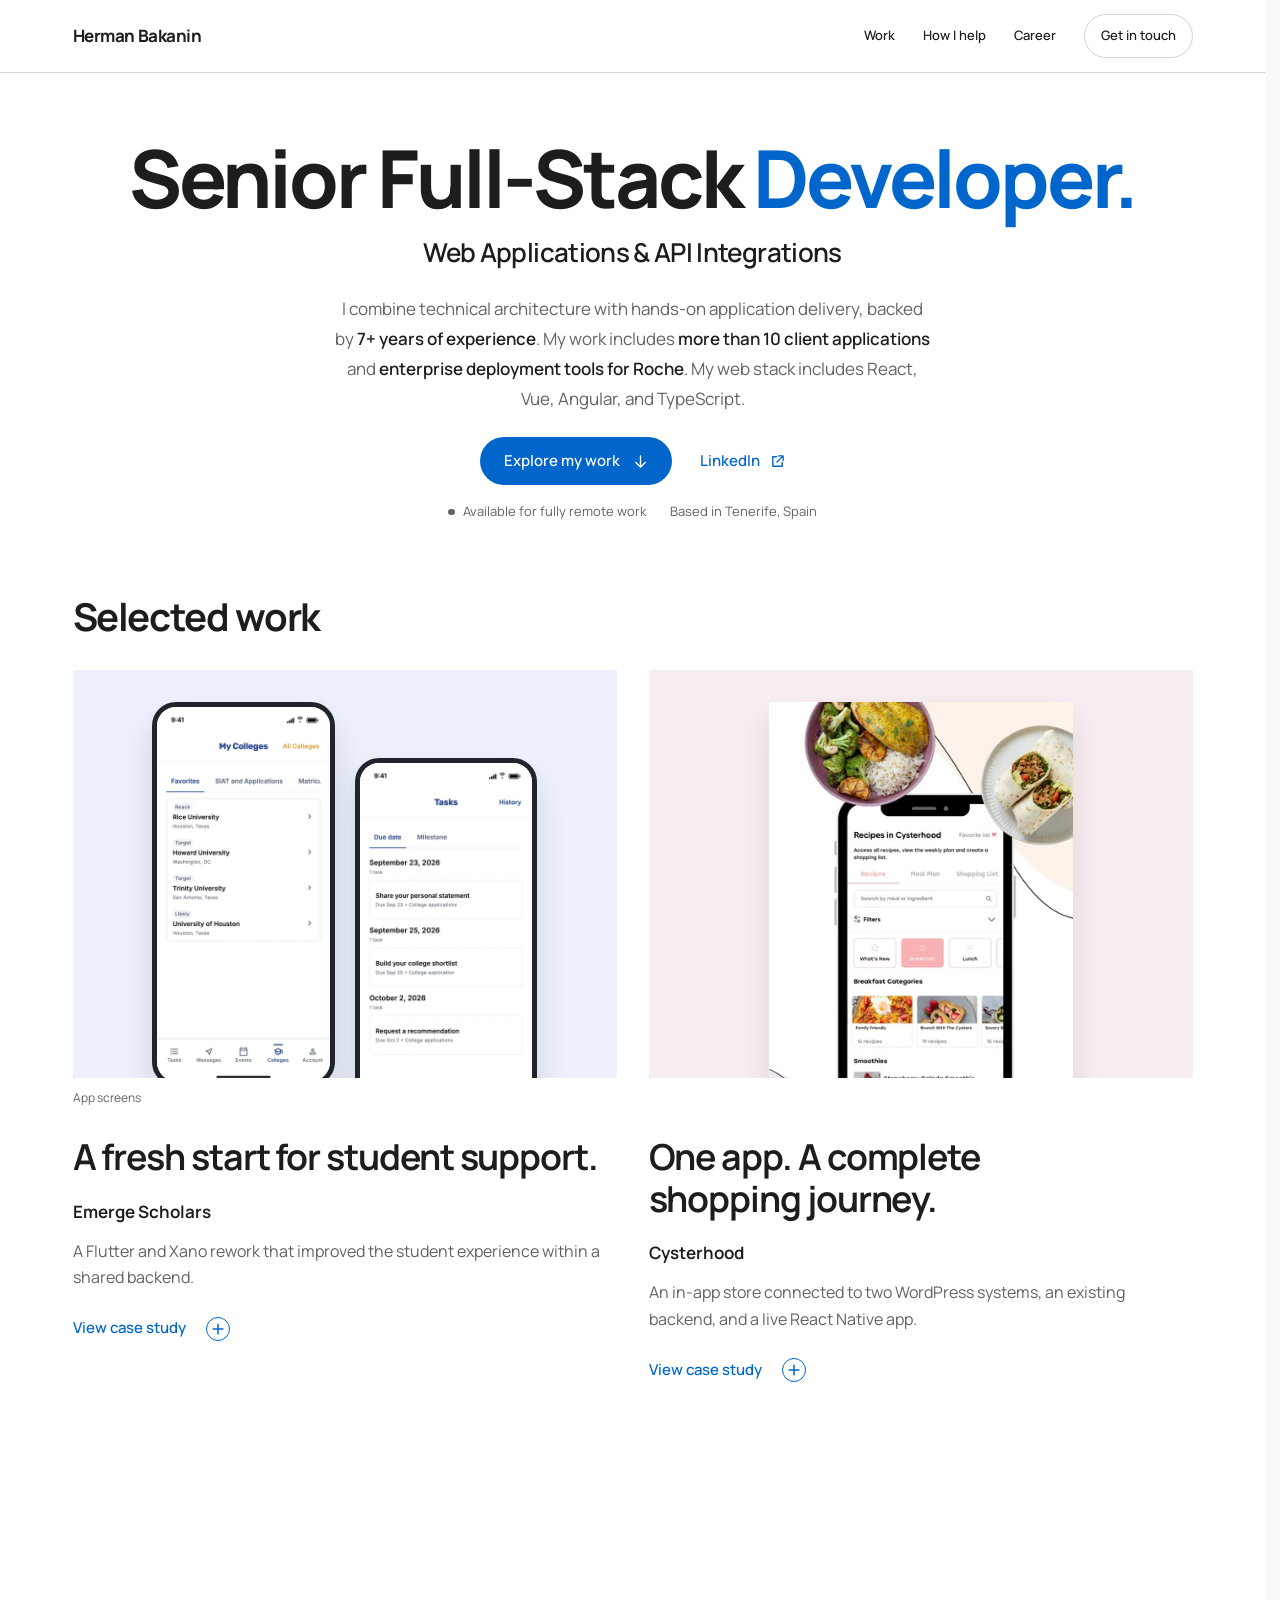
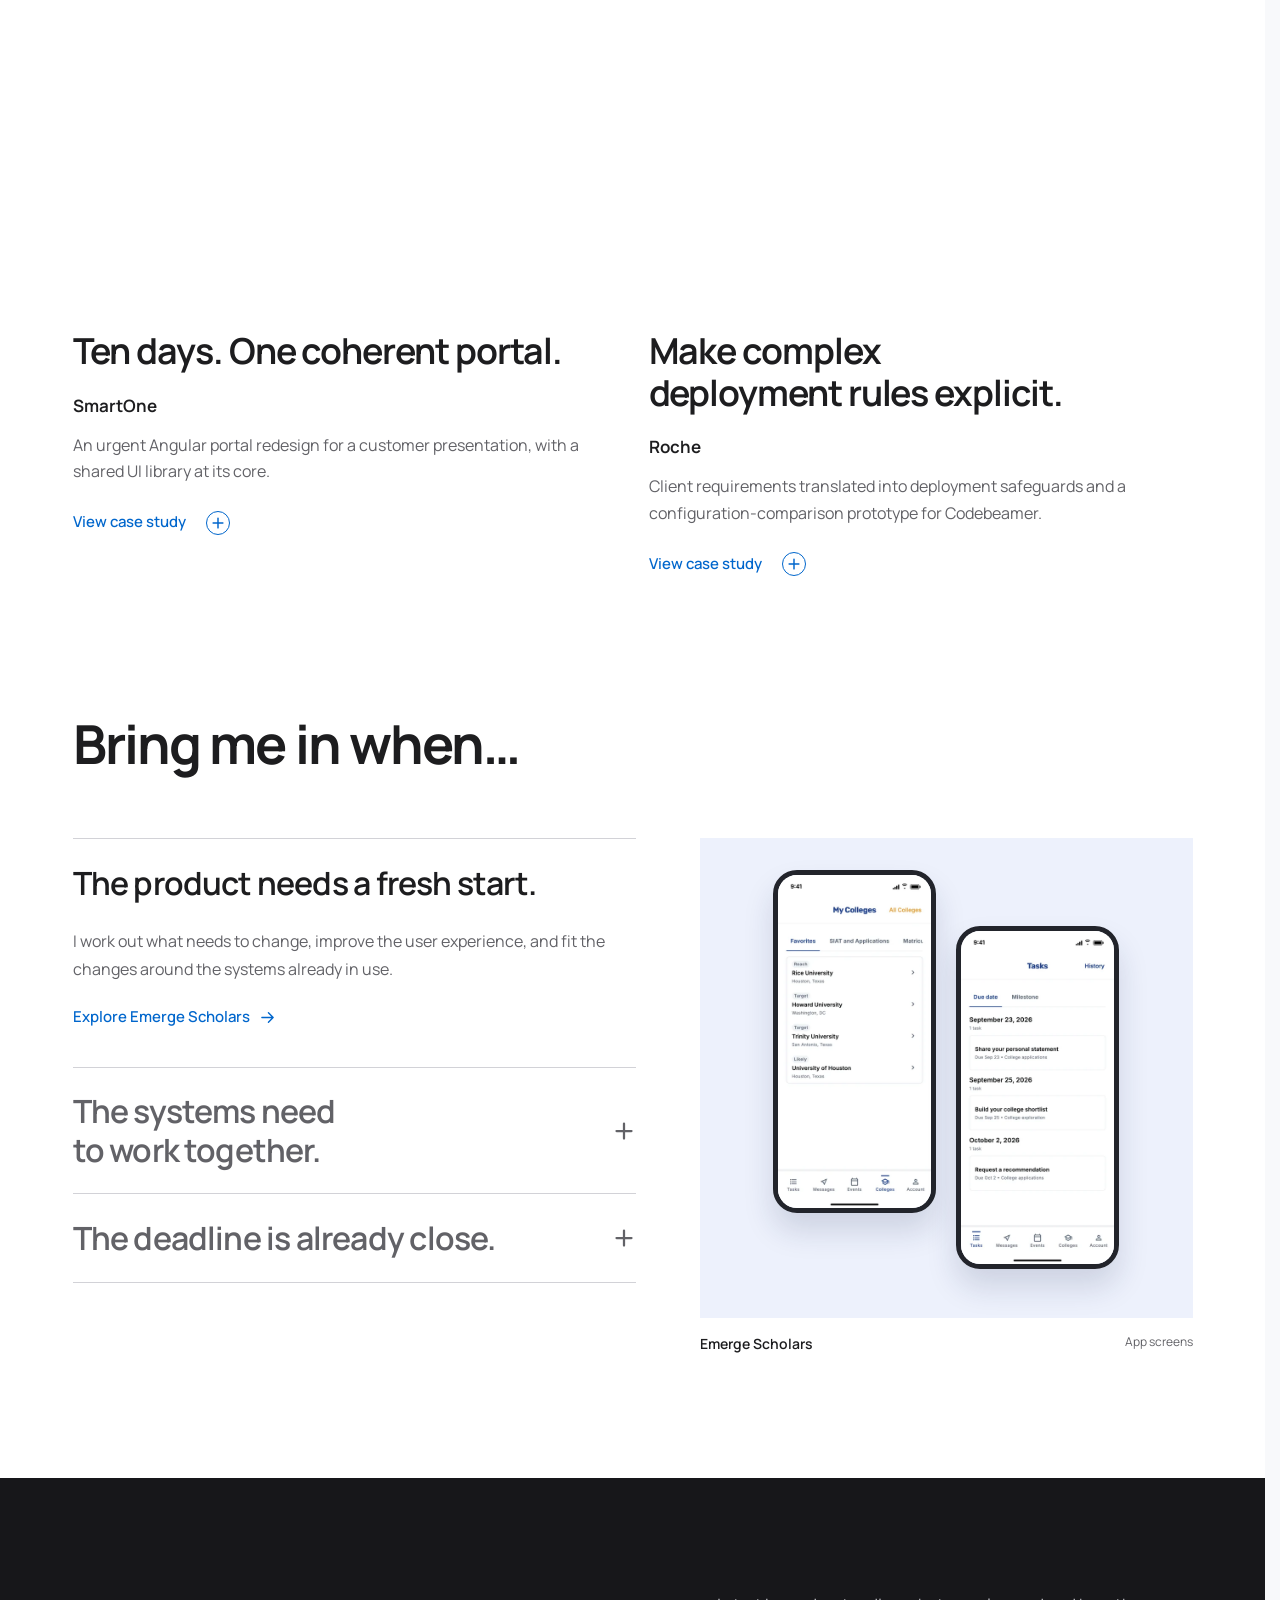
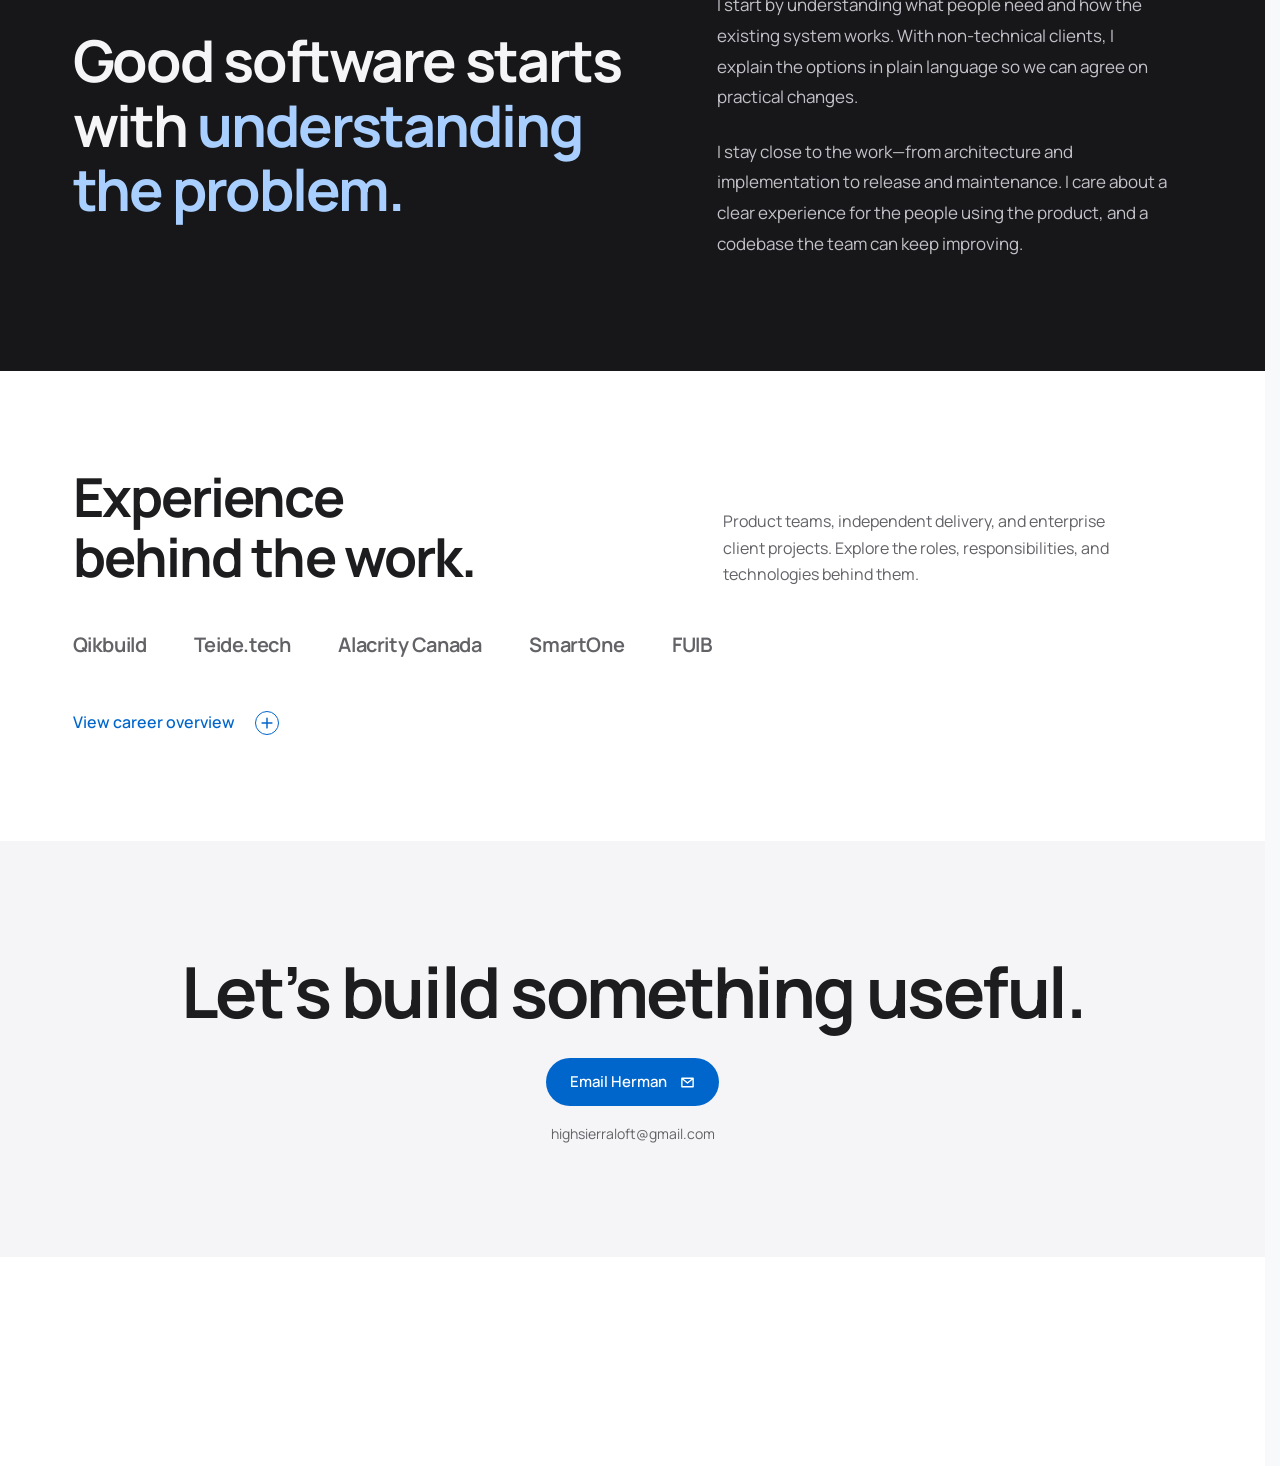
==== commit 486053a1: "Publish verified CV from c7015ff96ef87ca604a524120850f76d00bfe2df" ====
--- a/index.html
+++ b/index.html
@@ -1,3 +1,24 @@
-<!DOCTYPE html><html lang="en"><head><meta charset="UTF-8"><meta name="viewport" content="width=device-width, initial-scale=1"><link rel="preload" href="/_astro/manrope-latin-wght-normal.DHIcAJRg.woff2" as="font" type="font/woff2" crossorigin><meta name="description" content="I combine technical architecture with hands-on application delivery, backed by 7+ years of experience. My work includes more than 10 client applications and enterprise deployment tools for Roche."><meta name="author" content="Herman Bakanin"><meta name="robots" content="index, follow, max-snippet:-1, max-image-preview:large"><link rel="canonical" href="https://cv.evquee.com/"><meta property="og:type" content="profile"><meta property="og:title" content="Herman Bakanin — Product Builder"><meta property="og:description" content="I combine technical architecture with hands-on application delivery, backed by 7+ years of experience. My work includes more than 10 client applications and enterprise deployment tools for Roche."><meta property="og:url" content="https://cv.evquee.com/"><meta property="og:site_name" content="Herman Bakanin"><meta name="twitter:card" content="summary"><meta name="twitter:title" content="Herman Bakanin — Product Builder"><meta name="twitter:description" content="I combine technical architecture with hands-on application delivery, backed by 7+ years of experience. My work includes more than 10 client applications and enterprise deployment tools for Roche."><script type="application/ld+json">{"@context":"https://schema.org","@type":"ProfilePage","@id":"https://cv.evquee.com/#profile","url":"https://cv.evquee.com/","name":"Herman Bakanin — Product Builder","inLanguage":"en","mainEntity":{"@type":"Person","@id":"https://cv.evquee.com/#person","name":"Herman Bakanin","url":"https://cv.evquee.com/","jobTitle":"Product Builder","description":"I combine technical architecture with hands-on application delivery, backed by 7+ years of experience. My work includes more than 10 client applications and enterprise deployment tools for Roche.","email":"highsierraloft@gmail.com","homeLocation":{"@type":"Place","name":"Spain"},"sameAs":["https://www.linkedin.com/in/herman-bakanin/"],"knowsAbout":["TypeScript","JavaScript","Java","SQL","Angular","Vue","HTML","CSS","Node.js","Spring Boot","REST APIs","PostgreSQL","Firebase","Redis","Git","Automated Testing","CI/CD","Docker","OpenAPI"]}}</script><link rel="icon" type="image/svg+xml" href="/favicon.svg" sizes="any"><title>Herman Bakanin — Product Builder</title><style>:root{color-scheme:light;--color-canvas:#f8f9fb;--color-canvas-deep:#eef1f6;--color-surface:#fff;--color-structure:#e6ecfa;--color-structure-soft:#f0f2f6;--color-rule:#bdc8de;--color-text:#25324a;--color-text-strong:#07142d;--color-text-muted:#46546b;--color-text-subtle:#526079;--color-violet:#6546d6;--color-blue:#3659e3;--color-link:#2848c9;--color-client:#3343b8;--color-focus:#2848c9;--color-selection:#d9deff;--font-sans:"Manrope Variable", Manrope, system-ui, -apple-system, BlinkMacSystemFont, "Segoe UI", sans-serif;--font-size-entry:clamp(1rem, .96rem + .08vw, 1.02rem);--font-size-entry-nested:clamp(.9375rem, .9rem + .1vw, .98rem);--space-1:.25rem;--space-2:.5rem;--space-3:.75rem;--space-4:1rem;--space-5:1.5rem;--space-6:2rem;--space-7:3rem;--space-8:4.5rem;--radius-sm:.3rem;--radius-md:.7rem;--content-max:78rem;--section-content-max:46rem;--reading-max:72ch;--focus-ring-width:.1875rem;--focus-ring-offset:.1875rem;--motion-fast:.16s;--motion-medium:.36s;--motion-reveal:.52s;--ease-out:cubic-bezier(.22, 1, .36, 1)}@font-face{font-family:Manrope Variable;font-style:normal;font-display:swap;font-weight:200 800;src:url(/_astro/manrope-latin-wght-normal.DHIcAJRg.woff2)format("woff2-variations");unicode-range:U+??,U+131,U+152-153,U+2BB-2BC,U+2C6,U+2DA,U+2DC,U+304,U+308,U+329,U+2000-206F,U+20AC,U+2122,U+2191,U+2193,U+2212,U+2215,U+FEFF,U+FFFD}*,:before,:after{box-sizing:border-box}html{background:var(--color-canvas);min-width:320px;color:var(--color-text);font-family:var(--font-sans);font-synthesis:none;text-rendering:optimizelegibility}body{background:var(--color-canvas);min-height:100vh;color:var(--color-text);margin:0;font-size:clamp(.9375rem,.91rem + .12vw,1rem);line-height:1.65}h1,h2,h3,h4,p,ul,ol,dl,dd{margin-block:0}ul,ol{padding-inline-start:0}h1,h2,h3,h4{color:var(--color-text-strong);text-wrap:balance;font-weight:650;line-height:1.18}p,li,dd{text-wrap:pretty}a{color:inherit;overflow-wrap:anywhere;text-underline-offset:.2em;text-decoration-thickness:.08em}a:hover{color:var(--color-text-strong)}:focus-visible{border-radius:var(--radius-sm);outline:var(--focus-ring-width) solid var(--color-focus);outline-offset:var(--focus-ring-offset)}::selection{background:var(--color-selection);color:var(--color-text-strong)}@media (prefers-reduced-motion:reduce){html{scroll-behavior:auto}*,:before,:after{scroll-behavior:auto!important;transition-duration:.01ms!important;animation-duration:.01ms!important;animation-iteration-count:1!important}}
-body[data-layout=web]{color:#1d1d1f;background:#fff}.builder-site{--builder-bg:#fff;--builder-panel:#f5f5f7;--builder-ink:#1d1d1f;--builder-muted:#626267;--builder-rule:#d2d2d7;--builder-blue:#06c;--builder-button:#06c;--builder-nav:#ffffffe0;--color-text:var(--builder-ink);--color-text-strong:var(--builder-ink);--color-text-muted:var(--builder-muted);--color-text-subtle:var(--builder-muted);--color-link:var(--builder-blue);--color-client:var(--builder-muted);--color-focus:var(--builder-blue);--color-rule:var(--builder-rule);background:var(--builder-bg);color:var(--builder-ink);scrollbar-color:var(--builder-muted) var(--builder-panel);caret-color:var(--builder-blue);overflow-wrap:anywhere;font-size:1.0625rem;line-height:1.65}.builder-site ::selection{color:#1d1d1f;background:#cce3fc}.builder-site h1,.builder-site h2,.builder-site h3,.builder-site h4{color:var(--builder-ink)}.builder-site a{text-decoration:none}.builder-site a:hover{color:var(--builder-blue)}.builder-site a:focus-visible{outline:3px solid var(--builder-blue);outline-offset:5px}.builder-site a:active{opacity:.72}.builder-site section,.builder-site [id$=-heading],#main-content{scroll-margin-top:6rem}.builder-site .icon{vertical-align:-.1em;flex:none;width:1em;height:1em;display:inline-block}.builder-skip{z-index:20;background:var(--builder-bg);padding:.75rem 1rem;position:fixed;top:.75rem;left:1rem;transform:translateY(-200%)}.builder-skip:focus{transform:translateY(0)}.builder-nav{z-index:10;background:var(--builder-bg);border-bottom:1px solid var(--builder-rule);position:sticky;top:0}.builder-nav__inner{flex-wrap:wrap;justify-content:space-between;align-items:center;gap:.5rem 1rem;width:min(100% - 4rem,70rem);min-height:4.5rem;margin-inline:auto;padding-block:.5rem;display:flex}.builder-nav__name{letter-spacing:-.025em;font-size:1.0625rem;font-weight:720}.builder-nav__links{align-items:center;gap:1.75rem;font-size:.8125rem;font-weight:550;display:flex}.builder-nav a{align-items:center;min-height:44px;display:inline-flex}.builder-nav .builder-nav__contact{border:1px solid var(--builder-rule);border-radius:2rem;padding:.3rem 1rem;transition:border-color .18s,background-color .18s}.builder-nav__contact:hover{border-color:var(--builder-blue);background:var(--builder-panel)}.builder-reading-progress{display:none}@supports (backdrop-filter:blur(20px)){.builder-nav{background:var(--builder-nav);backdrop-filter:saturate(140%)blur(20px)}}.builder-hero{text-align:center;width:min(100% - 4rem,70rem);margin-inline:auto;padding-block:clamp(3.5rem,5vw,5rem) 3rem}.builder-hero h1{letter-spacing:-.04em;perspective:1000px;font-size:clamp(3rem,7vw,5rem);font-weight:740;line-height:1.03}.builder-hero__word{transform-origin:50% 100%;max-width:100%;display:inline-block}.builder-hero__word--last{color:var(--builder-blue)}.builder-hero__copy{max-width:40rem;margin-inline:auto}.builder-hero__intro{min-width:0}.builder-hero__role{letter-spacing:-.025em;margin-top:1rem;font-size:clamp(1.25rem,2.1vw,1.625rem);font-weight:580;line-height:1.35}.builder-hero__bio{max-width:60ch;color:var(--builder-muted);margin:1.5rem auto 0;font-size:1.0625rem;line-height:1.75}.builder-hero__bio strong{color:var(--builder-ink);font-weight:580}.builder-hero__actions{flex-wrap:wrap;justify-content:center;align-items:center;gap:1rem 1.75rem;margin-top:1.5rem;display:flex}.builder-button{background:var(--builder-button);color:#fff;border-radius:2rem;justify-content:center;align-items:center;gap:.8rem;min-height:3rem;padding:.65rem 1.5rem;font-size:.9375rem;font-weight:550;transition:background-color .16s,transform .16s;display:inline-flex}.builder-site .builder-button:hover{color:#fff;background:#0056ad}.builder-site .builder-button:active{opacity:1;transform:scale(.97)}.builder-text-link{min-height:44px;color:var(--builder-blue);align-items:center;gap:.65rem;font-size:.9375rem;font-weight:550;display:inline-flex}.builder-text-link:hover{text-underline-offset:.25em;text-decoration:underline}.builder-text-link .icon,.builder-button .icon{transition:transform .22s cubic-bezier(.16,1,.3,1)}.builder-text-link:hover .icon{transform:translate(2px,-2px)}.builder-text-link[href^=\#]:hover .icon,.builder-button[href^=\#]:hover .icon{transform:translateY(3px)}.builder-text-link[data-detail-target]:hover .icon{transform:translate(3px)}.builder-hero__status{color:var(--builder-muted);flex-wrap:wrap;justify-content:center;align-items:center;gap:.5rem 1.5rem;margin-top:1rem;font-size:.8125rem;display:flex}.builder-availability{align-items:center;gap:.5rem;display:inline-flex}.builder-availability:before{content:"";background:currentColor;border-radius:50%;width:.4rem;height:.4rem}.builder-section{width:min(100% - 4rem,70rem);margin-inline:auto;padding-block:6rem}.builder-section__heading{grid-template-columns:1.25fr 1fr;align-items:end;gap:4rem;margin-bottom:4rem;display:grid}.builder-section__heading:has(>h2:only-child){grid-template-columns:1fr}.builder-section h2,.builder-contact h2{letter-spacing:-.035em;font-size:clamp(2.25rem,4.2vw,3.5rem);font-weight:690;line-height:1.12}.builder-section h2 span{color:var(--builder-muted)}.builder-section__heading>p{max-width:40ch;color:var(--builder-muted);font-size:1rem}.builder-work{padding-top:1.5rem;padding-bottom:3rem}.builder-work .builder-section__heading{margin-bottom:2rem;display:block}.builder-work h2{font-size:clamp(2rem,3vw,2.5rem)}.builder-contact{text-align:center;background:var(--builder-panel);padding:7rem 1.5rem}.builder-contact h2{font-size:clamp(2.5rem,5.5vw,4.5rem);line-height:1.1}.builder-contact>a{margin-top:1.75rem}.builder-contact__email{color:var(--builder-muted);margin-top:1rem;font-size:.875rem}.builder-footer{text-align:center;width:min(100% - 4rem,70rem);margin-inline:auto;padding-block:2.5rem 1.5rem}.builder-download{min-height:44px;color:var(--builder-muted);text-underline-offset:.25em;align-items:center;gap:.6rem;font-size:.8125rem;display:inline-flex;text-decoration:underline!important}.builder-footer__details{border-top:1px solid var(--builder-rule);color:var(--builder-muted);flex-wrap:wrap;justify-content:space-between;align-items:center;gap:.5rem 2rem;margin-top:2rem;padding-top:1.5rem;font-size:.75rem;display:flex}.builder-footer__details a{align-items:center;gap:.5rem;min-height:44px;display:inline-flex}@media (prefers-reduced-motion:no-preference){.builder-hero__word{animation:.68s cubic-bezier(.16,1,.3,1) builder-unfold}.builder-hero__word--last{animation-duration:.85s}@keyframes builder-unfold{0%{transform:translateY(.22em)rotateX(12deg)}to{transform:none}}@supports (animation-timeline:scroll()){.builder-reading-progress{background:var(--builder-blue);transform-origin:0;height:2px;animation:linear both builder-reading;display:block;position:absolute;inset:auto 0 -1px;transform:scaleX(0);animation-timeline:scroll(root)!important}@keyframes builder-reading{0%{transform:scaleX(0)}to{transform:scaleX(1)}}}@supports (animation-timeline:view()){.builder-hero h1{animation:linear both builder-depth;animation-range:exit;animation-timeline:view()!important}@keyframes builder-depth{0%{transform:translateY(0)}to{transform:translateY(-1.5rem)}}}}@media (width<=760px){.builder-nav__inner,.builder-section,.builder-hero,.builder-footer{width:calc(100% - 3rem)}.builder-nav__inner{gap:.5rem .75rem;width:calc(100% - 2rem);min-height:4rem}.builder-nav__links{flex-wrap:wrap;gap:.5rem .75rem}.builder-nav__links>a:not(.builder-nav__contact):not(.builder-nav__career){display:none}.builder-nav .builder-nav__contact{padding-inline:.8rem;font-size:.75rem}.builder-nav__name{font-size:.875rem}.builder-hero{text-align:left;padding-block:3rem 3.5rem}.builder-hero__copy,.builder-hero__bio{margin-inline:0}.builder-hero__actions,.builder-hero__status{justify-content:flex-start}.builder-hero__role{max-width:none;font-size:1.25rem}.builder-hero__bio{font-size:1rem}.builder-hero__actions{gap:1rem 1.5rem}.builder-hero__status{font-size:.75rem}.builder-section{padding-block:4rem}.builder-section__heading{grid-template-columns:1fr;gap:1.5rem;margin-bottom:3rem}.builder-section__heading>p{max-width:40ch;font-size:1rem}.builder-work{padding-top:1rem;padding-bottom:1rem}.builder-contact{padding-block:4.5rem}.builder-footer__details{justify-content:center;justify-items:center;gap:.25rem;display:grid}}@media (prefers-color-scheme:dark){body[data-layout=web]{color-scheme:dark;background:#101012}.builder-site{--builder-bg:#101012;--builder-panel:#1b1b1e;--builder-ink:#f5f5f7;--builder-muted:#b0b0b6;--builder-rule:#414147;--builder-blue:#69b3ff;--builder-nav:#101012e0}}@media (prefers-reduced-transparency:reduce),(prefers-contrast:more){.builder-nav{background:var(--builder-bg);backdrop-filter:none}}@media (prefers-contrast:more){.builder-site{--builder-muted:var(--builder-ink);--builder-rule:var(--builder-ink)}}@media (forced-colors:active){.builder-site{--builder-bg:Canvas;--builder-panel:Canvas;--builder-ink:CanvasText;--builder-muted:CanvasText;--builder-blue:LinkText;--builder-rule:CanvasText}.builder-button{border:1px solid buttontext}.builder-nav{backdrop-filter:none;background:canvas}}html:has(.builder-site){scrollbar-gutter:stable}.case-grid{grid-template-columns:repeat(2,minmax(0,1fr));gap:4.5rem 2rem;display:grid}.case-preview{min-width:0}.case-section-description{margin-top:1.25rem;line-height:1.7}.case-contact{margin-top:2rem}.case-preview__visual-link{display:block}.case-preview__title-link:hover{text-underline-offset:.15em;text-decoration:underline}.case-preview:has(.case-preview__visual-link:hover) .case-preview__title-link{color:var(--builder-blue);text-underline-offset:.15em;text-decoration:underline}.case-preview__copy{padding:1.75rem 0 0}.builder-site .case-preview__copy>h3{letter-spacing:-.03em;font-size:clamp(1.75rem,2.8vw,2.5rem);font-weight:650;line-height:1.16}.case-preview__company{margin-top:1.25rem;font-size:1.0625rem;font-weight:650}.case-preview__summary{max-width:65ch;color:var(--builder-muted);margin-top:.75rem;font-size:1rem}.case-preview__media-note{color:var(--builder-muted);margin-top:.65rem;font-size:.75rem}.case-open{min-height:44px;color:var(--builder-blue);cursor:pointer;justify-content:space-between;align-items:center;gap:1.25rem;margin-top:1rem;padding:.4rem 0;font-size:.9375rem;font-weight:550;list-style:none;display:inline-flex}.case-open::-webkit-details-marker{display:none}.case-open:hover{text-underline-offset:.25em;text-decoration:underline}.case-open .icon{border:1px solid;border-radius:50%;width:1.5rem;height:1.5rem;padding:.2rem;transition:transform .2s}.case-open:hover .icon{transform:rotate(90deg)}.case-open:focus-visible{outline:3px solid var(--builder-blue);outline-offset:5px}.case-preview:has(.case-source[open]){grid-column:1/-1}.case-source[open]>.case-body{border-top:1px solid var(--builder-rule);margin-top:2rem}.case-source[open]>summary .icon{transform:rotate(45deg)}.case-visual{isolation:isolate;justify-content:center;align-items:flex-start;gap:1.25rem;height:clamp(19rem,31vw,27rem);padding:2rem 2rem 0;display:flex;position:relative;overflow:hidden}.case-visual--emerge{background:#edf1fc}.case-visual--cysterhood{background:#f7eef1}.case-visual--smartone{background:#eeedf7}.case-visual--roche{background:#e8f1fa;align-items:center;padding-block:2rem}.case-visual__image{object-fit:contain;width:auto;max-width:100%;height:auto;display:block}.case-visual--emerge .case-visual__image{border:5px solid #22242b;border-radius:1.5rem;width:38%;max-width:12rem;box-shadow:0 18px 30px #1b2b4e26}.case-visual--emerge .case-visual__image--second{margin-top:3.5rem}.case-visual--cysterhood{align-items:center;padding:1.75rem}.case-visual--cysterhood .case-visual__image{width:auto;height:100%;box-shadow:0 16px 30px #4b25311f}.case-visual--smartone{align-items:center;padding:2rem 1.5rem}.case-visual--smartone .case-visual__image{object-fit:contain;width:100%;max-height:100%;box-shadow:0 18px 30px #2f245524}.case-visual--independent{background:var(--builder-panel);align-items:center}.case-visual--independent .case-visual__image{object-fit:contain;width:100%;max-height:100%}.case-visual__type{text-align:center;color:#175594}.case-visual__type>span{letter-spacing:-.04em;font-size:clamp(3.5rem,6vw,5.5rem);font-weight:720;line-height:1.1;display:block}.case-visual__type>p{max-width:24ch;margin:1rem auto 0;font-size:1rem}.case-preview__visual-link .case-visual{aspect-ratio:4/3;height:auto;padding:clamp(1.5rem,3vw,2rem)}.case-preview__visual-link .case-visual--cysterhood{align-items:flex-start}.case-preview__visual-link .case-visual--cysterhood .case-visual__image{width:min(70%,19rem);height:auto}@media (hover:hover) and (prefers-reduced-motion:no-preference){.case-preview__visual-link .case-visual__image{transition:transform .18s}.case-preview__visual-link:hover .case-visual__image{transform:translateY(-3px)}}.case-dialog{overscroll-behavior:contain;background:var(--builder-bg);width:min(68rem,100% - 4rem);max-width:none;max-height:calc(100dvh - 4rem);color:var(--builder-ink);border:0;border-radius:20px;margin:auto;padding:0;overflow:hidden auto;box-shadow:0 24px 80px #0000003d}.case-dialog::backdrop{backdrop-filter:blur(14px)saturate(70%);background:#0000007a}.case-body{background:var(--builder-bg);min-width:0;color:var(--builder-ink)}.case-toolbar{background:var(--builder-bg);min-height:4.5rem;color:var(--builder-muted);z-index:2;justify-content:space-between;align-items:center;gap:1rem;padding:.75rem 2rem;font-size:.875rem;font-weight:550;display:flex}.case-dialog .case-toolbar{position:sticky;top:0}.case-close,.case-done,.detail-footer{display:none}.case-dialog .case-close{background:var(--builder-panel);width:44px;height:44px;color:var(--builder-ink);cursor:pointer;border:0;border-radius:50%;flex:none;place-items:center;padding:0;transition:background-color .16s,transform .16s;display:grid}.case-close .icon{width:1.375rem;height:1.375rem}.case-close:hover{background:var(--builder-rule)}.case-close:active{transform:scale(.94)}.case-intro{padding:2rem 4.5rem 3rem}.builder-site .case-intro h2{letter-spacing:-.035em;font-size:clamp(2.5rem,5vw,4rem);font-weight:690;line-height:1.08}.case-intro__summary{max-width:54ch;color:var(--builder-muted);margin-top:1.75rem;font-size:1.125rem;line-height:1.65}.case-intro__relationship{color:var(--builder-muted);margin-top:1rem;font-size:.8125rem}.case-facts{border-top:1px solid var(--builder-rule);grid-template-columns:repeat(3,minmax(0,1fr));gap:2rem;margin-top:2.5rem;padding-top:1.75rem;display:grid}.case-facts dt{color:var(--builder-muted);font-size:.75rem}.case-facts dd{margin:.5rem 0 0;font-size:1.0625rem;font-weight:600;line-height:1.4}.case-body>.case-visual{height:31rem;padding-top:2.5rem}.case-body>.case-visual--emerge .case-visual__image{width:30%;max-width:15rem}.case-body>.case-visual--cysterhood{padding-block:2rem}.case-body>.case-visual--smartone{padding:2rem 4.5rem}.case-body>.case-visual--independent{height:auto;padding:2rem 4.5rem}.case-body>.case-visual--independent .case-visual__image,.case-body:has(>.case-visual--independent) .case-gallery figure{max-width:56rem}.case-narrative{padding:4rem 4.5rem}.case-chapter{grid-template-columns:.8fr 1.2fr;gap:3rem;display:grid}.case-chapter+.case-chapter{margin-top:3rem}.builder-site .case-chapter h3{letter-spacing:-.025em;font-size:clamp(1.5rem,2.4vw,2rem);font-weight:650;line-height:1.2}.case-chapter p{max-width:65ch;font-size:1rem;line-height:1.8}.case-chapter p+p{margin-top:1rem}.case-gallery{background:var(--builder-panel);grid-template-columns:repeat(auto-fit,minmax(min(14rem,100%),1fr));align-items:start;gap:1.5rem;padding:3rem 3rem 2rem;display:grid}.case-gallery figure{justify-self:center;width:100%;max-width:26rem;margin:0}.case-gallery img{width:100%;height:auto;display:block}.case-ending{padding:4rem 4.5rem}.case-takeaway{letter-spacing:-.025em;font-size:clamp(1.75rem,3vw,2.5rem);font-weight:650;line-height:1.2}.case-technologies,.case-links{flex-wrap:wrap;gap:.5rem 1rem;margin-top:1.75rem;list-style:none;display:flex}.case-technologies{color:var(--builder-muted);font-size:.875rem}.case-links a{min-height:44px;color:var(--builder-blue);align-items:center;gap:.5rem;font-size:.9375rem;display:inline-flex}.case-links a:hover{text-decoration:underline}.case-dialog .detail-footer{padding:1.5rem;padding-bottom:max(1.5rem, env(safe-area-inset-bottom));border-top:1px solid var(--builder-rule);justify-content:center;display:flex}.case-dialog .case-done{border:1px solid var(--builder-rule);background:var(--builder-panel);max-width:100%;min-height:44px;color:var(--builder-ink);font:inherit;cursor:pointer;border-radius:2rem;justify-content:center;align-items:center;gap:.75rem;margin:0;padding:.625rem 1.125rem;font-size:.875rem;line-height:1.5;transition:background-color .16s,transform .16s;display:inline-flex}.case-done:hover{background:var(--builder-rule)}.case-done:active{opacity:.72;transform:scale(.98)}.visually-hidden{clip-path:inset(50%);white-space:nowrap;border:0;width:1px;height:1px;margin:-1px;padding:0;position:absolute;overflow:hidden}@media (width<=760px){.case-grid{grid-template-columns:1fr;gap:3rem}.case-preview__copy{padding-top:1.5rem}.case-visual{height:22rem;padding-inline:1rem}.case-dialog{border-radius:16px;width:calc(100% - 1rem);max-height:calc(100dvh - 1rem)}.case-toolbar{min-height:4rem;padding:.5rem 1rem}.case-intro{padding:1.5rem 1.5rem 2rem}.builder-site .case-intro h2{font-size:clamp(2rem,8vw,3rem)}.case-intro__summary{margin-top:1.25rem;font-size:1rem}.case-facts{grid-template-columns:1fr;gap:1.25rem;margin-top:1.75rem}.case-facts div{grid-template-columns:1fr 1.3fr;align-items:baseline;gap:1rem;display:grid}.case-facts dd{margin-top:0;font-size:1rem}.case-body>.case-visual{height:25rem}.case-body>.case-visual--emerge .case-visual__image{width:43%}.case-body>.case-visual--smartone{height:auto;min-height:15rem;padding:1.5rem 1rem}.case-body>.case-visual--independent{padding:1.5rem 1rem}.case-narrative{padding:2.5rem 1.5rem}.case-chapter{grid-template-columns:1fr;gap:1rem}.case-chapter+.case-chapter{margin-top:2.5rem}.case-gallery{padding:2rem 1.5rem}.case-ending{padding:2.5rem 1.5rem}}@media (prefers-reduced-motion:no-preference){.case-dialog[open]::backdrop{animation:.22s ease-out case-backdrop-in}.case-dialog[data-closing]::backdrop{animation:.14s ease-in forwards case-backdrop-out}@keyframes case-backdrop-in{0%{opacity:0}to{opacity:1}}@keyframes case-backdrop-out{0%{opacity:1}to{opacity:0}}}@media (prefers-reduced-transparency:reduce),(prefers-contrast:more){.case-dialog::backdrop{backdrop-filter:none;background:#000000d1}}@media (forced-colors:active){.case-dialog{border:1px solid canvastext}.case-dialog .case-close,.case-dialog .case-done{border:1px solid buttontext}}.builder-situations{padding-top:5rem}.situations-layout{position:relative}.situation{border-top:1px solid var(--builder-rule)}.situation:last-child{border-bottom:1px solid var(--builder-rule)}.situation>summary{cursor:pointer;justify-content:space-between;align-items:center;gap:1.5rem;min-height:5.5rem;padding-block:1.5rem;list-style:none;display:flex}.situation>summary::-webkit-details-marker{display:none}.builder-site .situation h3{min-width:0;color:var(--builder-muted);letter-spacing:-.025em;font-size:clamp(1.5rem,2.5vw,2rem);font-weight:620;line-height:1.2;transition:color .16s}.situation[open]:not([data-expanded=false]) h3,.situation>summary:hover h3{color:var(--builder-ink)}.situation>summary>.icon{width:1.5rem;height:1.5rem;color:var(--builder-muted);transition:transform .22s cubic-bezier(.22,1,.36,1),color .16s}.situation[open]:not([data-expanded=false])>summary>.icon{color:var(--builder-blue);transform:rotate(45deg)}.situation>summary:focus-visible{outline:3px solid var(--builder-blue);outline-offset:5px}.situation>summary:not([aria-disabled=true]):active{opacity:.72}.situation>summary[aria-disabled=true]{cursor:default}.situation>summary[aria-disabled=true]>.icon{visibility:hidden}.situation-content{padding-bottom:1.75rem}.situation[data-expanded] .situation-content{overflow:hidden}.situation-content>p{max-width:65ch;color:var(--builder-muted);font-size:1rem;line-height:1.75}.situation-content>a{margin-top:.75rem}.situation-media{margin:1.5rem 0 0}.situation-media figcaption{flex-wrap:wrap;justify-content:space-between;gap:.25rem 1rem;margin-top:.875rem;font-size:.875rem;font-weight:600;display:flex}.situation-media figcaption span{color:var(--builder-muted);font-size:.75rem;font-weight:400}.builder-personal{color:#f5f5f7;background:#17171a}.builder-personal>.builder-section{grid-template-columns:1.1fr .9fr;align-items:center;gap:4rem;padding-block:7rem;display:grid}.builder-personal h2{color:#f5f5f7;font-size:clamp(2.5rem,4.5vw,4rem)}.builder-personal h2 span{color:#a8cfff}.builder-personal__copy{color:#c2c2c8;max-width:48ch;font-size:1.0625rem;line-height:1.8}.builder-personal__copy p+p{margin-top:1.5rem}.career-preview .builder-section__heading{margin-bottom:2.5rem}.career-companies{color:var(--builder-muted);letter-spacing:-.02em;flex-wrap:wrap;gap:1.25rem 3rem;margin-bottom:1.5rem;font-size:1.25rem;font-weight:650;list-style:none;display:flex}.career-open{font-size:1rem}.career-source[open]>.career-body{text-align:left}@media (width>=960px){.situations-layout{min-height:34rem;padding-right:calc(44% + 4rem)}.situation-media{width:44%;margin:0;position:absolute;top:0;right:0}.situation-media .case-visual{height:30rem}}@media (width<=959px){.situation-media .case-visual{height:25rem}.builder-personal>.builder-section{grid-template-columns:1fr;gap:2rem;padding-block:5rem}.builder-personal__copy{max-width:60ch}}@media (width<=760px){.builder-situations{padding-top:3rem}.situation>summary{gap:1rem}.situation-media{display:none}.builder-personal>.builder-section{padding-block:4rem}.builder-personal__copy{font-size:1rem}.career-companies{gap:1rem 2rem;font-size:1.125rem}}@media (prefers-reduced-motion:no-preference){.situation[open] .situation-media{animation:.24s cubic-bezier(.16,1,.3,1) situation-reveal}@keyframes situation-reveal{0%{opacity:.5;transform:translateY(6px)}to{opacity:1;transform:none}}}@media (prefers-reduced-motion:reduce){.situation>summary>.icon{transition:none}}@media (forced-colors:active){.builder-personal,.builder-personal h2,.builder-personal h2 span,.builder-personal__copy{color:canvastext;background:canvas}}
-</style></head><body data-layout="web"><div class="builder-site" id="top"><a class="builder-skip" href="#main-content">Skip to content</a><header class="builder-nav"><nav class="builder-nav__inner" aria-label="Main navigation"><a class="builder-nav__name" href="#top">Herman Bakanin</a><div class="builder-nav__links"><a href="#product-work">Work</a><a href="#bring-me-in">How I help</a><a class="builder-nav__career" href="#career-overview" data-detail-target="career-overview">Career</a><a class="builder-nav__contact" href="mailto:highsierraloft@gmail.com">Get in touch</a></div></nav><span class="builder-reading-progress" aria-hidden="true"></span></header><main id="main-content" tabindex="-1"><section class="builder-hero" aria-labelledby="builder-title"><div class="builder-hero__intro"><h1 id="builder-title"><span class="builder-hero__word">Product</span> <span class="builder-hero__word builder-hero__word--last">Builder<span class="builder-hero__period" aria-hidden="true">.</span></span></h1><p class="builder-hero__role">Senior Full-Stack Developer</p></div><div class="builder-hero__copy"><p class="builder-hero__bio">I combine technical architecture with hands-on application delivery, backed by <strong>7+ years of experience</strong>. My work includes <strong>more than 10 client applications</strong> and <strong>enterprise deployment tools for Roche</strong>.</p><div class="builder-hero__actions"><a class="builder-button" href="#product-work">Explore my work<svg class="icon" aria-hidden="true" width="16" height="16" viewBox="0 0 16 16" fill="none" xmlns="http://www.w3.org/2000/svg"><path d="M8 2v12m-5-5 5 5 5-5" stroke="currentColor" stroke-width="1.5" stroke-linecap="round" stroke-linejoin="round"></path></svg></a><a class="builder-text-link" href="https://www.linkedin.com/in/herman-bakanin/" rel="me">LinkedIn<svg class="icon" aria-hidden="true" width="16" height="16" viewBox="0 0 16 16" fill="none" xmlns="http://www.w3.org/2000/svg"><path d="M9 2h5v5m0-5L7.5 8.5M13 9v4H3V3h4" stroke="currentColor" stroke-width="1.5" stroke-linecap="round" stroke-linejoin="round"></path></svg></a></div><div class="builder-hero__status"><span class="builder-availability">Available for hire</span><span>Based in Spain</span></div></div></section><section class="builder-work builder-section" id="product-work" aria-labelledby="product-work-heading"><div class="builder-section__heading"><h2 id="product-work-heading">Selected work</h2></div><div class="case-grid"><article class="case-preview" aria-labelledby="case-emerge-preview-title"><a class="case-preview__visual-link" href="#case-emerge-title" data-detail-target="case-emerge" aria-label="View Emerge Scholars case study"><div class="case-visual case-visual--emerge"><img class="case-visual__image" src="/case-studies/emerge-colleges-preview.webp" width="360" height="782" alt="Emerge college shortlist with sample universities" loading="lazy" decoding="async"><img class="case-visual__image case-visual__image--second" src="/case-studies/emerge-tasks-preview.webp" width="360" height="782" alt="Emerge student tasks organized by due date" loading="lazy" decoding="async"></div></a><p class="case-preview__media-note">App screens</p><div class="case-preview__copy"><h3 id="case-emerge-preview-title"><a class="case-preview__title-link" href="#case-emerge-title" data-detail-target="case-emerge">A fresh start for student support.</a></h3><p class="case-preview__company">Emerge Scholars</p><p class="case-preview__summary">A Flutter and Xano rework that improved the student experience within a shared backend.</p></div><details class="case-source" id="case-emerge"><summary class="case-open" data-case-open aria-label="View case study: Emerge Scholars">View case study <svg class="icon" aria-hidden="true" width="16" height="16" viewBox="0 0 16 16" fill="none" xmlns="http://www.w3.org/2000/svg"><path d="M8 3v10M3 8h10" stroke="currentColor" stroke-width="1.5" stroke-linecap="round"></path></svg></summary><article class="case-body case-body--emerge" data-case-body aria-labelledby="case-emerge-title"><div class="case-toolbar"><span>Emerge Scholars</span><button class="case-close" type="button" data-case-close aria-label="Close case study"><svg class="icon" aria-hidden="true" width="16" height="16" viewBox="0 0 16 16" fill="none" xmlns="http://www.w3.org/2000/svg"><path d="m4 4 8 8M12 4l-8 8" stroke="currentColor" stroke-width="1.5" stroke-linecap="round"></path></svg></button></div><header class="case-intro"><h2 id="case-emerge-title">A fresh start for student support.</h2><p class="case-intro__summary">A Flutter and Xano rework that improved the student experience within a shared backend.</p><p class="case-intro__relationship">Client engagement through Qikbuild</p><dl class="case-facts"><div><dt>Initial rework</dt><dd>About 3 weeks</dd></div><div><dt>My scope</dt><dd>App + backend</dd></div><div><dt>Follow-through</dt><dd>Ongoing maintenance</dd></div></dl></header><div class="case-visual case-visual--emerge"><img class="case-visual__image" src="/case-studies/emerge-colleges-preview.webp" width="360" height="782" alt="Emerge college shortlist with sample universities" loading="lazy" decoding="async"><img class="case-visual__image case-visual__image--second" src="/case-studies/emerge-tasks-preview.webp" width="360" height="782" alt="Emerge student tasks organized by due date" loading="lazy" decoding="async"></div><div class="case-narrative"><section class="case-chapter"><h3>Start with the whole system.</h3><div><p>The starting point was an existing FlutterFlow app with stability and usability problems. The client needed a better experience quickly.</p><p>The mobile app shared its Xano backend with other interfaces. A broad architecture change would affect more than the app.</p></div></section><section class="case-chapter"><h3>Improve the experience within the constraints.</h3><div><p>I reworked the Flutter app and its backend integration while keeping the shared architecture in place.</p><p>The work covered authentication, tasks, messages, events, and college workflows. I focused on clearer navigation, consistent screens, and responsive interactions.</p><p>I worked directly with a non-technical client to clarify requirements. I explained technical constraints in plain language and turned the discussions into practical changes.</p></div></section><section class="case-chapter"><h3>Deliver, then stay involved.</h3><div><p>The initial app and backend rework took about three weeks. The client was happy with the delivery, and the work moved into ongoing maintenance.</p><p>The app supported hundreds of U.S. students. The result was a clearer experience built around their day-to-day tasks.</p></div></section></div><section class="case-gallery" aria-label="Emerge Scholars images"><figure><img src="/case-studies/emerge-colleges-detail.webp" data-fallback-src="/case-studies/emerge-colleges-preview.webp" width="360" height="782" alt="Emerge college shortlist with sample universities" loading="lazy" decoding="async"></figure><figure><img src="/case-studies/emerge-tasks-detail.webp" data-fallback-src="/case-studies/emerge-tasks-preview.webp" width="360" height="782" alt="Emerge student tasks organized by due date" loading="lazy" decoding="async"></figure><figure><img src="/case-studies/emerge-messages-detail.webp" data-fallback-src="/case-studies/emerge-messages-preview.webp" width="360" height="782" alt="Emerge support conversations with fictional sample content" loading="lazy" decoding="async"></figure></section><div class="case-ending"><p class="case-takeaway">A better student experience, delivered within an existing system.</p><ul class="case-technologies" aria-label="Technologies and practices"><li>Flutter</li><li>Dart</li><li>Xano</li><li>API integration</li></ul><ul class="case-links" aria-label="Product references"><li><a href="https://play.google.com/store/apps/details?id=com.emergescholars.studentapp" target="_blank" rel="noopener noreferrer">Google Play<svg class="icon" aria-hidden="true" width="16" height="16" viewBox="0 0 16 16" fill="none" xmlns="http://www.w3.org/2000/svg"><path d="M9 2h5v5m0-5L7.5 8.5M13 9v4H3V3h4" stroke="currentColor" stroke-width="1.5" stroke-linecap="round" stroke-linejoin="round"></path></svg><span class="visually-hidden"> (opens in a new tab)</span></a></li><li><a href="https://apps.apple.com/us/app/emerge-scholars/id6745508336" target="_blank" rel="noopener noreferrer">App Store<svg class="icon" aria-hidden="true" width="16" height="16" viewBox="0 0 16 16" fill="none" xmlns="http://www.w3.org/2000/svg"><path d="M9 2h5v5m0-5L7.5 8.5M13 9v4H3V3h4" stroke="currentColor" stroke-width="1.5" stroke-linecap="round" stroke-linejoin="round"></path></svg><span class="visually-hidden"> (opens in a new tab)</span></a></li></ul></div><footer class="detail-footer"><button type="button" class="case-done" data-case-close>Close case study<svg class="icon" aria-hidden="true" width="16" height="16" viewBox="0 0 16 16" fill="none" xmlns="http://www.w3.org/2000/svg"><path d="m4 4 8 8M12 4l-8 8" stroke="currentColor" stroke-width="1.5" stroke-linecap="round"></path></svg></button></footer></article></details></article><article class="case-preview" aria-labelledby="case-cysterhood-preview-title"><a class="case-preview__visual-link" href="#case-cysterhood-title" data-detail-target="case-cysterhood" aria-label="View Cysterhood case study"><div class="case-visual case-visual--cysterhood"><img class="case-visual__image" src="/case-studies/cysterhood-product-preview.webp" width="360" height="640" alt="Official Cysterhood app-store image showing the existing recipe experience" loading="lazy" decoding="async"></div></a><p class="case-preview__media-note">Official app imagery</p><div class="case-preview__copy"><h3 id="case-cysterhood-preview-title"><a class="case-preview__title-link" href="#case-cysterhood-title" data-detail-target="case-cysterhood">One app. A complete shopping journey.</a></h3><p class="case-preview__company">Cysterhood</p><p class="case-preview__summary">An in-app store connected to two WordPress systems, an existing backend, and a live React Native app.</p></div><details class="case-source" id="case-cysterhood"><summary class="case-open" data-case-open aria-label="View case study: Cysterhood">View case study <svg class="icon" aria-hidden="true" width="16" height="16" viewBox="0 0 16 16" fill="none" xmlns="http://www.w3.org/2000/svg"><path d="M8 3v10M3 8h10" stroke="currentColor" stroke-width="1.5" stroke-linecap="round"></path></svg></summary><article class="case-body case-body--cysterhood" data-case-body aria-labelledby="case-cysterhood-title"><div class="case-toolbar"><span>Cysterhood</span><button class="case-close" type="button" data-case-close aria-label="Close case study"><svg class="icon" aria-hidden="true" width="16" height="16" viewBox="0 0 16 16" fill="none" xmlns="http://www.w3.org/2000/svg"><path d="m4 4 8 8M12 4l-8 8" stroke="currentColor" stroke-width="1.5" stroke-linecap="round"></path></svg></button></div><header class="case-intro"><h2 id="case-cysterhood-title">One app. A complete shopping journey.</h2><p class="case-intro__summary">An in-app store connected to two WordPress systems, an existing backend, and a live React Native app.</p><p class="case-intro__relationship">Mobile commerce integration</p><dl class="case-facts"><div><dt>Delivery</dt><dd>2 weeks</dd></div><div><dt>Existing systems</dt><dd>2 WordPress sites</dd></div><div><dt>My scope</dt><dd>Shopping integration</dd></div></dl></header><div class="case-visual case-visual--cysterhood"><img class="case-visual__image" src="/case-studies/cysterhood-product-preview.webp" width="360" height="640" alt="Official Cysterhood app-store image showing the existing recipe experience" loading="lazy" decoding="async"></div><div class="case-narrative"><section class="case-chapter"><h3>Join systems that already had different jobs.</h3><div><p>Cysterhood needed an in-app shopping experience within an established React Native app.</p><p>One WordPress site managed membership. A second site ran WooCommerce. A Django backend and MongoDB supported the app.</p><p>The challenge was to connect these systems while preserving the existing membership and commerce flows.</p></div></section><section class="case-chapter"><h3>Make shopping feel like part of the app.</h3><div><p>I delivered product browsing, product details, a cart, and checkout inside the app.</p><p>The integration connected the mobile experience to the existing WordPress and WooCommerce systems. I handled the session handoff needed to keep the journey connected.</p><p>I delivered the shopping integration in two weeks.</p></div></section><section class="case-chapter"><h3>Keep improving after delivery.</h3><div><p>I used Crashlytics reports to investigate problems on different devices.</p><p>I also added shopping analytics and Iterable events for product views, cart activity, and checkout starts.</p><p>This gave the team a way to inspect the shopping journey and investigate problems after release.</p></div></section></div><section class="case-gallery" aria-label="Cysterhood images"><figure><img src="/case-studies/cysterhood-product-detail.webp" data-fallback-src="/case-studies/cysterhood-product-preview.webp" width="360" height="640" alt="Official Cysterhood app-store image showing the existing recipe experience" loading="lazy" decoding="async"></figure></section><div class="case-ending"><p class="case-takeaway">A complete shopping flow without replacing the systems behind it.</p><ul class="case-technologies" aria-label="Technologies and practices"><li>React Native</li><li>Django</li><li>MongoDB</li><li>WordPress</li><li>WooCommerce</li><li>Crashlytics</li><li>Iterable</li></ul><ul class="case-links" aria-label="Product references"><li><a href="https://play.google.com/store/apps/details?id=com.cysterhood" target="_blank" rel="noopener noreferrer">Google Play<svg class="icon" aria-hidden="true" width="16" height="16" viewBox="0 0 16 16" fill="none" xmlns="http://www.w3.org/2000/svg"><path d="M9 2h5v5m0-5L7.5 8.5M13 9v4H3V3h4" stroke="currentColor" stroke-width="1.5" stroke-linecap="round" stroke-linejoin="round"></path></svg><span class="visually-hidden"> (opens in a new tab)</span></a></li><li><a href="https://apps.apple.com/us/app/cysterhood-pcos-weight-loss/id1638723168" target="_blank" rel="noopener noreferrer">App Store<svg class="icon" aria-hidden="true" width="16" height="16" viewBox="0 0 16 16" fill="none" xmlns="http://www.w3.org/2000/svg"><path d="M9 2h5v5m0-5L7.5 8.5M13 9v4H3V3h4" stroke="currentColor" stroke-width="1.5" stroke-linecap="round" stroke-linejoin="round"></path></svg><span class="visually-hidden"> (opens in a new tab)</span></a></li></ul></div><footer class="detail-footer"><button type="button" class="case-done" data-case-close>Close case study<svg class="icon" aria-hidden="true" width="16" height="16" viewBox="0 0 16 16" fill="none" xmlns="http://www.w3.org/2000/svg"><path d="m4 4 8 8M12 4l-8 8" stroke="currentColor" stroke-width="1.5" stroke-linecap="round"></path></svg></button></footer></article></details></article><article class="case-preview" aria-labelledby="case-smartone-preview-title"><a class="case-preview__visual-link" href="#case-smartone-title" data-detail-target="case-smartone" aria-label="View SmartOne case study"><div class="case-visual case-visual--smartone"><img class="case-visual__image" src="/case-studies/smartone-current-preview.webp" width="720" height="601" alt="Current SmartOne merchant portal dashboard from the company website" loading="lazy" decoding="async"></div></a><p class="case-preview__media-note">Current product reference</p><div class="case-preview__copy"><h3 id="case-smartone-preview-title"><a class="case-preview__title-link" href="#case-smartone-title" data-detail-target="case-smartone">Ten days. One coherent portal.</a></h3><p class="case-preview__company">SmartOne</p><p class="case-preview__summary">An urgent Angular portal redesign for a customer presentation, with a shared UI library at its core.</p></div><details class="case-source" id="case-smartone"><summary class="case-open" data-case-open aria-label="View case study: SmartOne">View case study <svg class="icon" aria-hidden="true" width="16" height="16" viewBox="0 0 16 16" fill="none" xmlns="http://www.w3.org/2000/svg"><path d="M8 3v10M3 8h10" stroke="currentColor" stroke-width="1.5" stroke-linecap="round"></path></svg></summary><article class="case-body case-body--smartone" data-case-body aria-labelledby="case-smartone-title"><div class="case-toolbar"><span>SmartOne</span><button class="case-close" type="button" data-case-close aria-label="Close case study"><svg class="icon" aria-hidden="true" width="16" height="16" viewBox="0 0 16 16" fill="none" xmlns="http://www.w3.org/2000/svg"><path d="m4 4 8 8M12 4l-8 8" stroke="currentColor" stroke-width="1.5" stroke-linecap="round"></path></svg></button></div><header class="case-intro"><h2 id="case-smartone-title">Ten days. One coherent portal.</h2><p class="case-intro__summary">An urgent Angular portal redesign for a customer presentation, with a shared UI library at its core.</p><p class="case-intro__relationship">Front-End Developer · 2021–2022</p><dl class="case-facts"><div><dt>Redesign delivery</dt><dd>10 days</dd></div><div><dt>Deadline</dt><dd>Customer presentation</dd></div><div><dt>Technology</dt><dd>Angular</dd></div></dl></header><div class="case-visual case-visual--smartone"><img class="case-visual__image" src="/case-studies/smartone-current-preview.webp" width="720" height="601" alt="Current SmartOne merchant portal dashboard from the company website" loading="lazy" decoding="async"></div><div class="case-narrative"><section class="case-chapter"><h3>An immediate deadline.</h3><div><p>SmartOne needed its merchant portal redesigned for a customer presentation. The portal accompanied its point-of-sale terminals.</p><p>I joined with little time to get comfortable. The existing frontend had inconsistent styling and substantial inline CSS.</p></div></section><section class="case-chapter"><h3>Create a system, then apply it.</h3><div><p>I built a shared UI library and used it to bring the portal into a consistent design.</p><p>I consolidated repeated styles and components so the redesign could move across the portal quickly.</p><p>This work took place before AI coding tools were part of my workflow.</p></div></section><section class="case-chapter"><h3>Turn an urgent task into a longer collaboration.</h3><div><p>I delivered the portal redesign in ten days for the customer presentation.</p><p>The successful delivery led to further development work with SmartOne. The shared UI foundation supported that continued work.</p></div></section></div><section class="case-gallery" aria-label="SmartOne images"><figure><img src="/case-studies/smartone-current-detail.webp" data-fallback-src="/case-studies/smartone-current-preview.webp" width="720" height="601" alt="Current SmartOne merchant portal dashboard from the company website" loading="lazy" decoding="async"></figure></section><div class="case-ending"><p class="case-takeaway">Fast delivery came from a coherent UI system and a clear deadline.</p><ul class="case-technologies" aria-label="Technologies and practices"><li>Angular</li><li>TypeScript</li><li>CSS</li><li>Shared UI components</li></ul><ul class="case-links" aria-label="Product references"><li><a href="https://www.smartoneglobal.com/merchant-portal" target="_blank" rel="noopener noreferrer">Current merchant portal<svg class="icon" aria-hidden="true" width="16" height="16" viewBox="0 0 16 16" fill="none" xmlns="http://www.w3.org/2000/svg"><path d="M9 2h5v5m0-5L7.5 8.5M13 9v4H3V3h4" stroke="currentColor" stroke-width="1.5" stroke-linecap="round" stroke-linejoin="round"></path></svg><span class="visually-hidden"> (opens in a new tab)</span></a></li></ul></div><footer class="detail-footer"><button type="button" class="case-done" data-case-close>Close case study<svg class="icon" aria-hidden="true" width="16" height="16" viewBox="0 0 16 16" fill="none" xmlns="http://www.w3.org/2000/svg"><path d="m4 4 8 8M12 4l-8 8" stroke="currentColor" stroke-width="1.5" stroke-linecap="round"></path></svg></button></footer></article></details></article><article class="case-preview" aria-labelledby="case-roche-preview-title"><a class="case-preview__visual-link" href="#case-roche-title" data-detail-target="case-roche" aria-label="Roche Enterprise deployment tooling. View case study"><div class="case-visual case-visual--roche"><div class="case-visual__type" aria-hidden="true"><span>Roche</span> <p>Enterprise deployment tooling</p></div></div></a><p class="case-preview__media-note">Enterprise deployment tooling</p><div class="case-preview__copy"><h3 id="case-roche-preview-title"><a class="case-preview__title-link" href="#case-roche-title" data-detail-target="case-roche">Make complex deployment rules explicit.</a></h3><p class="case-preview__company">Roche</p><p class="case-preview__summary">Client requirements translated into deployment safeguards and a configuration-comparison prototype for Codebeamer.</p></div><details class="case-source" id="case-roche"><summary class="case-open" data-case-open aria-label="View case study: Roche">View case study <svg class="icon" aria-hidden="true" width="16" height="16" viewBox="0 0 16 16" fill="none" xmlns="http://www.w3.org/2000/svg"><path d="M8 3v10M3 8h10" stroke="currentColor" stroke-width="1.5" stroke-linecap="round"></path></svg></summary><article class="case-body case-body--roche" data-case-body aria-labelledby="case-roche-title"><div class="case-toolbar"><span>Roche</span><button class="case-close" type="button" data-case-close aria-label="Close case study"><svg class="icon" aria-hidden="true" width="16" height="16" viewBox="0 0 16 16" fill="none" xmlns="http://www.w3.org/2000/svg"><path d="m4 4 8 8M12 4l-8 8" stroke="currentColor" stroke-width="1.5" stroke-linecap="round"></path></svg></button></div><header class="case-intro"><h2 id="case-roche-title">Make complex deployment rules explicit.</h2><p class="case-intro__summary">Client requirements translated into deployment safeguards and a configuration-comparison prototype for Codebeamer.</p><p class="case-intro__relationship">Client engagement through Teide.tech</p><dl class="case-facts"><div><dt>Domain</dt><dd>Application lifecycle management</dd></div><div><dt>Delivered work</dt><dd>Deployment safeguards</dd></div><div><dt>Exploration</dt><dd>Comparison prototype</dd></div></dl></header><div class="case-visual case-visual--roche"><div class="case-visual__type" aria-hidden="true"><span>Roche</span> <p>Enterprise deployment tooling</p></div></div><div class="case-narrative"><section class="case-chapter"><h3>Learn the domain before changing the rules.</h3><div><p>Roche needed new features within its Codebeamer environment. The work involved project configuration, workflows, and deployment rules.</p><p>I worked closely with client requirements and learned how the existing deployment process operated.</p></div></section><section class="case-chapter"><h3>Turn requirements into enforceable behavior.</h3><div><p>I implemented safeguards that block conflicting deployment actions before execution.</p><p>The checks considered related deployment activity and stopped an action unless the system explicitly allowed it.</p><p>I documented the decisions and their constraints so the team could review the behavior.</p></div></section><section class="case-chapter"><h3>Make configuration differences visible.</h3><div><p>I also built a standalone prototype that compared stored configuration revisions, including fields, permissions, and workflows.</p><p>The comparison work remained a proof of concept. It gave the team a concrete implementation to review.</p></div></section></div><div class="case-ending"><p class="case-takeaway">Clear rules, working safeguards, and a concrete prototype for the next decision.</p><ul class="case-technologies" aria-label="Technologies and practices"><li>Java</li><li>Spring Boot</li><li>Codebeamer</li><li>API integration</li></ul></div><footer class="detail-footer"><button type="button" class="case-done" data-case-close>Close case study<svg class="icon" aria-hidden="true" width="16" height="16" viewBox="0 0 16 16" fill="none" xmlns="http://www.w3.org/2000/svg"><path d="m4 4 8 8M12 4l-8 8" stroke="currentColor" stroke-width="1.5" stroke-linecap="round"></path></svg></button></footer></article></details></article></div></section><section class="builder-situations builder-section" id="bring-me-in" aria-labelledby="situations-heading"><div class="builder-section__heading"><h2 id="situations-heading">Bring me in when…</h2></div><div class="situations-layout" data-situations><details class="situation" name="builder-situations" id="fresh-start" open><summary><h3>The product needs a fresh start.</h3><svg class="icon" aria-hidden="true" width="16" height="16" viewBox="0 0 16 16" fill="none" xmlns="http://www.w3.org/2000/svg"><path d="M8 3v10M3 8h10" stroke="currentColor" stroke-width="1.5" stroke-linecap="round"></path></svg></summary><div class="situation-content"><p>I work out what needs to change, improve the user experience, and fit the changes around the systems already in use.</p><a class="builder-text-link" href="#case-emerge" data-detail-target="case-emerge">Explore Emerge Scholars<svg class="icon" aria-hidden="true" width="16" height="16" viewBox="0 0 16 16" fill="none" xmlns="http://www.w3.org/2000/svg"><path d="M2 8h12M9 3l5 5-5 5" stroke="currentColor" stroke-width="1.5" stroke-linecap="round" stroke-linejoin="round"></path></svg></a><figure class="situation-media"><div class="case-visual case-visual--emerge"><img class="case-visual__image" src="/case-studies/emerge-colleges-preview.webp" width="360" height="782" alt="Emerge college shortlist with sample universities" loading="lazy" decoding="async"><img class="case-visual__image case-visual__image--second" src="/case-studies/emerge-tasks-preview.webp" width="360" height="782" alt="Emerge student tasks organized by due date" loading="lazy" decoding="async"></div><figcaption>Emerge Scholars<span>App screens</span></figcaption></figure></div></details><details class="situation" name="builder-situations" id="connected-systems"><summary><h3>The systems need to work together.</h3><svg class="icon" aria-hidden="true" width="16" height="16" viewBox="0 0 16 16" fill="none" xmlns="http://www.w3.org/2000/svg"><path d="M8 3v10M3 8h10" stroke="currentColor" stroke-width="1.5" stroke-linecap="round"></path></svg></summary><div class="situation-content"><p>I connect the parts behind a product so people can complete a task without dealing with the complexity underneath.</p><a class="builder-text-link" href="#case-cysterhood" data-detail-target="case-cysterhood">Explore Cysterhood<svg class="icon" aria-hidden="true" width="16" height="16" viewBox="0 0 16 16" fill="none" xmlns="http://www.w3.org/2000/svg"><path d="M2 8h12M9 3l5 5-5 5" stroke="currentColor" stroke-width="1.5" stroke-linecap="round" stroke-linejoin="round"></path></svg></a><figure class="situation-media"><div class="case-visual case-visual--cysterhood"><img class="case-visual__image" src="/case-studies/cysterhood-product-preview.webp" width="360" height="640" alt="Official Cysterhood app-store image showing the existing recipe experience" loading="lazy" decoding="async"></div><figcaption>Cysterhood<span>Official app imagery</span></figcaption></figure></div></details><details class="situation" name="builder-situations" id="close-deadline"><summary><h3>The deadline is already close.</h3><svg class="icon" aria-hidden="true" width="16" height="16" viewBox="0 0 16 16" fill="none" xmlns="http://www.w3.org/2000/svg"><path d="M8 3v10M3 8h10" stroke="currentColor" stroke-width="1.5" stroke-linecap="round"></path></svg></summary><div class="situation-content"><p>I get clear on the priority, make practical technical decisions, and build a consistent foundation that helps the work move quickly.</p><a class="builder-text-link" href="#case-smartone" data-detail-target="case-smartone">Explore SmartOne<svg class="icon" aria-hidden="true" width="16" height="16" viewBox="0 0 16 16" fill="none" xmlns="http://www.w3.org/2000/svg"><path d="M2 8h12M9 3l5 5-5 5" stroke="currentColor" stroke-width="1.5" stroke-linecap="round" stroke-linejoin="round"></path></svg></a><figure class="situation-media"><div class="case-visual case-visual--smartone"><img class="case-visual__image" src="/case-studies/smartone-current-preview.webp" width="720" height="601" alt="Current SmartOne merchant portal dashboard from the company website" loading="lazy" decoding="async"></div><figcaption>SmartOne<span>Current product reference</span></figcaption></figure></div></details></div></section><script type="module">function e(e){let t=window.matchMedia(`(prefers-reduced-motion: reduce)`),n=[...e.querySelectorAll(`.situation`)].map(e=>({item:e,summary:e.querySelector(`summary`),content:e.querySelector(`.situation-content`),name:e.getAttribute(`name`),expanded:e.open,animation:null})),r=e=>{e.item.dataset.expanded=String(e.expanded),e.summary.setAttribute(`aria-expanded`,String(e.expanded)),e.summary.setAttribute(`aria-disabled`,String(e.expanded)),e.content.inert=!e.expanded},i=e=>{e.animation?.cancel(),e.animation=null,e.item.open=e.expanded,r(e)};for(let e of n)e.item.removeAttribute(`name`),r(e);let a=(e,n)=>{if(e.expanded===n)return;let a=e.item.open,o=e.content.getBoundingClientRect().height,s=getComputedStyle(e.content),c=a?s.opacity:`0`,l=a?s.paddingBottom:`0px`;if(e.animation?.cancel(),e.expanded=n,r(e),t.matches||!e.content.animate){i(e);return}e.item.open=!0;let u=n?e.content.getBoundingClientRect().height:0,d=n?getComputedStyle(e.content).paddingBottom:`0px`,f=e.content.animate([{height:`${o}px`,opacity:c,paddingBottom:l},{height:`${u}px`,opacity:n?`1`:`0`,paddingBottom:d}],{duration:n?300:220,easing:`cubic-bezier(0.22, 1, 0.36, 1)`,fill:`both`});e.animation=f,f.onfinish=()=>{e.animation===f&&i(e)}},o=e=>{let t=e.target instanceof Element?e.target.closest(`summary`):null,r=n.find(e=>e.summary===t);if(r&&(e.preventDefault(),!r.expanded))for(let e of n)a(e,e===r)},s=()=>n.forEach(i),c=()=>{t.matches&&s()};return e.addEventListener(`click`,o),window.addEventListener(`resize`,s),t.addEventListener(`change`,c),()=>{s(),e.removeEventListener(`click`,o),window.removeEventListener(`resize`,s),t.removeEventListener(`change`,c);for(let e of n)delete e.item.dataset.expanded,e.summary.removeAttribute(`aria-expanded`),e.summary.removeAttribute(`aria-disabled`),e.content.inert=!1,e.name&&e.item.setAttribute(`name`,e.name)}}for(let t of document.querySelectorAll(`[data-situations]`)){let n=e(t);document.addEventListener(`astro:before-swap`,n,{once:!0})}</script><section class="builder-personal" id="how-i-work" aria-labelledby="personal-heading"><div class="builder-section"><h2 id="personal-heading">Good software starts with <span>understanding the problem.</span></h2><div class="builder-personal__copy"><p>I start by understanding what people need and how the existing system works. With non-technical clients, I explain the options in plain language so we can agree on practical changes.</p><p>I stay close to the work—from architecture and implementation to release and maintenance. I care about a clear experience for the people using the product, and a codebase the team can keep improving.</p></div></div></section><section class="career-preview builder-section" id="career" aria-labelledby="career-preview-heading"><div class="builder-section__heading"><h2 id="career-preview-heading">Experience behind the work.</h2><p>Product teams, independent delivery, and enterprise client projects. Explore the roles, responsibilities, and technologies behind them.</p></div><ul class="career-companies" aria-label="Selected employers"><li>Qikbuild</li><li>Teide.tech</li><li>Alacrity Canada</li><li>SmartOne</li><li>FUIB</li></ul><noscript><link rel="stylesheet" href="/_astro/career.BRWRATtS.css"></noscript><details class="case-source career-source" id="career-overview" data-stylesheet="/_astro/career.BRWRATtS.css"><summary class="case-open career-open" data-case-open>View career overview<svg class="icon" aria-hidden="true" width="16" height="16" viewBox="0 0 16 16" fill="none" xmlns="http://www.w3.org/2000/svg"><path d="M8 3v10M3 8h10" stroke="currentColor" stroke-width="1.5" stroke-linecap="round"></path></svg></summary><article class="case-body career-body" data-case-body aria-labelledby="career-title"><div class="case-toolbar"><span>Herman Bakanin</span><button class="case-close" type="button" data-case-close aria-label="Close career overview"><svg class="icon" aria-hidden="true" width="16" height="16" viewBox="0 0 16 16" fill="none" xmlns="http://www.w3.org/2000/svg"><path d="m4 4 8 8M12 4l-8 8" stroke="currentColor" stroke-width="1.5" stroke-linecap="round"></path></svg></button></div><header class="case-intro career-intro"><h2 id="career-title">Career overview</h2><p class="case-intro__summary">Senior Full-Stack Developer</p></header><div class="career-content"><section class="builder-experience" id="professional-experience" aria-labelledby="experience-heading"><h2 id="experience-heading">Work history</h2><div class="builder-experience__entries"><article class="experience-entry" aria-labelledby="experience-teide-tech-heading"><ul class="engagement-tree"><li><header class="entry-header"><div class="entry-header__title"><h3 id="experience-teide-tech-heading"><span>Teide.tech</span></h3><span class="entry-header__separator" aria-hidden="true">—</span><p class="entry-header__role">Senior Software Developer</p></div><span class="date-range" data-date-range-label="Jun 2026 – Sep 2026"><svg class="icon" aria-hidden="true" width="16" height="16" viewBox="0 0 16 16" fill="none" xmlns="http://www.w3.org/2000/svg"><path d="M3 2v2m10-2v2M2 5h12M2.5 3.5h11v10h-11v-10Z" stroke="currentColor" stroke-width="1.5"></path></svg><time datetime="2026-06">Jun 2026</time><span class="date-range__separator" aria-hidden="true">–</span><time datetime="2026-09">Sep 2026</time></span></header><p class="entry-work-arrangement">Freelance contract</p><ul class="engagement-tree__children" data-engagement-line><li><article aria-labelledby="engagement-roche-retina-ptcm-2-heading"><header class="entry-header"><div class="entry-header__title entry-header__title--nested"><h4 id="engagement-roche-retina-ptcm-2-heading"><span>Roche</span></h4><span class="entry-header__separator" aria-hidden="true">—</span><p class="entry-header__role engagement-tree__role"><span class="engagement-tree__relationship">Client</span><span class="engagement-tree__role-separator" aria-hidden="true">·</span><span>Project deployment tools</span></p></div></header><ul class="tag-list" aria-label="Technologies"><li>Java</li><li>Spring Boot</li><li>REST APIs</li><li>PostgreSQL</li><li>Docker</li></ul><ul class="achievement-list"><li>Turned client requirements into safeguards that block <strong>conflicting deployment actions</strong> before execution.</li><li>Built a <strong>configuration comparison prototype</strong> covering stored fields, permissions, workflows, and tracker structures.</li></ul></article></li></ul></li></ul></article><article class="experience-entry" aria-labelledby="experience-qikbuild-heading"><ul class="engagement-tree"><li><header class="entry-header"><div class="entry-header__title"><h3 id="experience-qikbuild-heading"><span>Qikbuild</span></h3><span class="entry-header__separator" aria-hidden="true">—</span><p class="entry-header__role">Senior Software Developer</p></div><span class="date-range" data-date-range-label="Jan 2024 – Sep 2026"><svg class="icon" aria-hidden="true" width="16" height="16" viewBox="0 0 16 16" fill="none" xmlns="http://www.w3.org/2000/svg"><path d="M3 2v2m10-2v2M2 5h12M2.5 3.5h11v10h-11v-10Z" stroke="currentColor" stroke-width="1.5"></path></svg><time datetime="2024-01">Jan 2024</time><span class="date-range__separator" aria-hidden="true">–</span><time datetime="2026-09">Sep 2026</time></span></header><p class="entry-work-arrangement">Freelance contract</p><ul class="tag-list" aria-label="Technologies"><li>TypeScript</li><li>JavaScript</li><li>Vue</li><li>Firebase</li><li>REST APIs</li></ul><ul class="achievement-list"><li>Built <strong>more than 10 client applications</strong> and designed <strong>technical architecture for five projects</strong>.</li></ul><ul class="engagement-tree__children" data-engagement-line><li><article aria-labelledby="engagement-emerge-scholars-heading"><header class="entry-header"><div class="entry-header__title entry-header__title--nested"><h4 id="engagement-emerge-scholars-heading"><span>Emerge Scholars</span></h4><span class="entry-header__separator" aria-hidden="true">—</span><p class="entry-header__role engagement-tree__role"><span class="engagement-tree__relationship">Client</span><span class="engagement-tree__role-separator" aria-hidden="true">·</span><span>Student Application</span></p></div></header><ul class="tag-list" aria-label="Technologies"><li>Flutter</li><li>Xano</li><li>Firebase</li><li>REST APIs</li></ul><ul class="achievement-list"><li>Reworked a legacy Flutter app and backend integration in <strong>approximately three weeks</strong>, within a shared architecture.</li><li>Clarified requirements with a non-technical client and maintained an app used by <strong>hundreds of U.S. students</strong>.</li></ul><ul class="project-links" aria-label="Emerge Scholars links"><li><a href="https://apps.apple.com/us/app/emerge-scholars/id6745508336"><span>App Store</span><svg class="icon" aria-hidden="true" width="16" height="16" viewBox="0 0 16 16" fill="none" xmlns="http://www.w3.org/2000/svg"><path d="M9 2h5v5m0-5L7.5 8.5M13 9v4H3V3h4" stroke="currentColor" stroke-width="1.5" stroke-linecap="round" stroke-linejoin="round"></path></svg></a></li><li><a href="https://play.google.com/store/apps/details?id=com.emergescholars.studentapp"><span>Google Play</span><svg class="icon" aria-hidden="true" width="16" height="16" viewBox="0 0 16 16" fill="none" xmlns="http://www.w3.org/2000/svg"><path d="M9 2h5v5m0-5L7.5 8.5M13 9v4H3V3h4" stroke="currentColor" stroke-width="1.5" stroke-linecap="round" stroke-linejoin="round"></path></svg></a></li></ul></article></li><li><article aria-labelledby="engagement-cysterhood-heading"><header class="entry-header"><div class="entry-header__title entry-header__title--nested"><h4 id="engagement-cysterhood-heading"><span>Cysterhood</span></h4><span class="entry-header__separator" aria-hidden="true">—</span><p class="entry-header__role engagement-tree__role"><span class="engagement-tree__relationship">Client</span><span class="engagement-tree__role-separator" aria-hidden="true">·</span><span>In-app shopping</span></p></div></header><ul class="tag-list" aria-label="Technologies"><li>React Native</li><li>Django</li><li>WordPress</li><li>Crashlytics</li></ul><ul class="achievement-list"><li>Delivered in-app shopping in <strong>two weeks</strong>, integrating React Native with existing WordPress and backend systems.</li><li>Added shopping analytics and investigated device issues after release.</li></ul></article></li></ul></li></ul></article><article class="experience-entry" aria-labelledby="experience-self-employed-heading"><ul class="engagement-tree"><li><header class="entry-header"><div class="entry-header__title"><h3 id="experience-self-employed-heading"><span>Self-Employed</span></h3><span class="entry-header__separator" aria-hidden="true">—</span><p class="entry-header__role">Web Application Developer</p></div><span class="date-range" data-date-range-label="Jun 2023 – Jan 2024"><svg class="icon" aria-hidden="true" width="16" height="16" viewBox="0 0 16 16" fill="none" xmlns="http://www.w3.org/2000/svg"><path d="M3 2v2m10-2v2M2 5h12M2.5 3.5h11v10h-11v-10Z" stroke="currentColor" stroke-width="1.5"></path></svg><time datetime="2023-06">Jun 2023</time><span class="date-range__separator" aria-hidden="true">–</span><time datetime="2024-01">Jan 2024</time></span></header><ul class="tag-list" aria-label="Technologies"><li>JavaScript</li><li>Vue</li><li>Firebase</li><li>REST APIs</li></ul><ul class="achievement-list"><li>Delivered <strong>three client applications</strong>, including <strong>one product from concept through release</strong>.</li></ul></li></ul></article><article class="experience-entry" aria-labelledby="experience-alacrity-heading"><ul class="engagement-tree"><li><header class="entry-header"><div class="entry-header__title"><h3 id="experience-alacrity-heading"><a href="https://www.alacritycanada.com/">Alacrity Canada</a></h3><span class="entry-header__separator" aria-hidden="true">—</span><p class="entry-header__role">Web Developer</p></div><span class="date-range" data-date-range-label="Jun 2022 – May 2023"><svg class="icon" aria-hidden="true" width="16" height="16" viewBox="0 0 16 16" fill="none" xmlns="http://www.w3.org/2000/svg"><path d="M3 2v2m10-2v2M2 5h12M2.5 3.5h11v10h-11v-10Z" stroke="currentColor" stroke-width="1.5"></path></svg><time datetime="2022-06">Jun 2022</time><span class="date-range__separator" aria-hidden="true">–</span><time datetime="2023-05">May 2023</time></span></header><ul class="tag-list" aria-label="Technologies"><li>Web Development</li><li>SEO</li></ul><ul class="achievement-list"><li>Built new websites for businesses without an existing site and optimized client websites for search engines.</li></ul></li></ul></article><article class="experience-entry" aria-labelledby="experience-smartone-heading"><ul class="engagement-tree"><li><header class="entry-header"><div class="entry-header__title"><h3 id="experience-smartone-heading"><a href="https://www.smartoneglobal.com/">SmartOne</a></h3><span class="entry-header__separator" aria-hidden="true">—</span><p class="entry-header__role">Front-End Developer</p></div><span class="date-range" data-date-range-label="May 2021 – May 2022"><svg class="icon" aria-hidden="true" width="16" height="16" viewBox="0 0 16 16" fill="none" xmlns="http://www.w3.org/2000/svg"><path d="M3 2v2m10-2v2M2 5h12M2.5 3.5h11v10h-11v-10Z" stroke="currentColor" stroke-width="1.5"></path></svg><time datetime="2021-05">May 2021</time><span class="date-range__separator" aria-hidden="true">–</span><time datetime="2022-05">May 2022</time></span></header><ul class="tag-list" aria-label="Technologies"><li>Angular</li><li>TypeScript</li></ul><ul class="achievement-list"><li>Redesigned an Angular merchant portal in <strong>10 days</strong> for a customer presentation.</li><li>Built a <strong>shared UI library</strong> that supported the redesign and subsequent development.</li></ul><div class="experience-projects"><article class="project-entry" aria-labelledby="project-smartone-crm-heading"><header class="entry-header"><h4 id="project-smartone-crm-heading"><span>CRM</span></h4></header><p>Customer relationship management system connected to SmartOne’s point-of-sale platform.</p><ul class="project-links" aria-label="CRM links"><li><a href="https://www.smartoneglobal.com/merchant-portal"><span>View CRM — Merchant Portal</span><svg class="icon" aria-hidden="true" width="16" height="16" viewBox="0 0 16 16" fill="none" xmlns="http://www.w3.org/2000/svg"><path d="M9 2h5v5m0-5L7.5 8.5M13 9v4H3V3h4" stroke="currentColor" stroke-width="1.5" stroke-linecap="round" stroke-linejoin="round"></path></svg></a></li></ul></article></div></li></ul></article><article class="experience-entry" aria-labelledby="experience-fuib-heading"><ul class="engagement-tree"><li><header class="entry-header"><div class="entry-header__title"><h3 id="experience-fuib-heading"><a href="https://www.pumb.ua/en">FUIB</a></h3><span class="entry-header__separator" aria-hidden="true">—</span><p class="entry-header__role">Angular Front-End Developer</p></div><span class="date-range" data-date-range-label="Feb 2019 – Feb 2021"><svg class="icon" aria-hidden="true" width="16" height="16" viewBox="0 0 16 16" fill="none" xmlns="http://www.w3.org/2000/svg"><path d="M3 2v2m10-2v2M2 5h12M2.5 3.5h11v10h-11v-10Z" stroke="currentColor" stroke-width="1.5"></path></svg><time datetime="2019-02">Feb 2019</time><span class="date-range__separator" aria-hidden="true">–</span><time datetime="2021-02">Feb 2021</time></span></header><ul class="tag-list" aria-label="Technologies"><li>Angular</li><li>TypeScript</li><li>npm</li></ul><ul class="achievement-list"><li>Built a <strong>reusable UI package</strong> for use across internal applications.</li><li>Maintained backend services supporting <strong>financial processing</strong>.</li></ul></li></ul></article></div></section><section id="technical-skills" aria-labelledby="skills-heading"><h2 id="skills-heading">Technologies</h2><div class="builder-skills__groups"><article class="skill-group" aria-labelledby="skill-group-languages-heading"><h3 id="skill-group-languages-heading">Languages</h3><ul class="tag-list" aria-label="Technologies"><li>TypeScript</li><li>JavaScript</li><li>Java</li><li>SQL</li></ul></article><article class="skill-group" aria-labelledby="skill-group-frontend-heading"><h3 id="skill-group-frontend-heading">Frontend</h3><ul class="tag-list" aria-label="Technologies"><li>Angular</li><li>Vue</li><li>HTML</li><li>CSS</li></ul></article><article class="skill-group" aria-labelledby="skill-group-backend-data-heading"><h3 id="skill-group-backend-data-heading">Backend &amp; Data</h3><ul class="tag-list" aria-label="Technologies"><li>Node.js</li><li>Spring Boot</li><li>REST APIs</li><li>PostgreSQL</li><li>Firebase</li><li>Redis</li></ul></article><article class="skill-group" aria-labelledby="skill-group-delivery-quality-heading"><h3 id="skill-group-delivery-quality-heading">Delivery &amp; Quality</h3><ul class="tag-list" aria-label="Technologies"><li>Git</li><li>Automated Testing</li><li>CI/CD</li><li>Docker</li><li>OpenAPI</li></ul></article></div></section><section id="education" aria-labelledby="education-heading"><h2 id="education-heading">Education</h2><article class="education-entry" aria-labelledby="education-national-mining-university-heading"><header class="entry-header"><div class="entry-header__title"><h3 id="education-national-mining-university-heading"><svg class="icon" aria-hidden="true" width="16" height="16" viewBox="0 0 16 16" fill="none" xmlns="http://www.w3.org/2000/svg"><path d="m1.5 5 6.5-3 6.5 3L8 8 1.5 5Zm2.25 1.5V10c2.35 1.75 6.15 1.75 8.5 0V6.5M14.5 5v5" stroke="currentColor" stroke-width="1.35" stroke-linecap="round" stroke-linejoin="round"></path></svg><span>National Mining University</span></h3><span class="entry-header__separator" aria-hidden="true">—</span><p class="entry-header__role">BSc Computer Science</p></div><span class="date-range" data-date-range-label="Sep 2017 – Jul 2021"><svg class="icon" aria-hidden="true" width="16" height="16" viewBox="0 0 16 16" fill="none" xmlns="http://www.w3.org/2000/svg"><path d="M3 2v2m10-2v2M2 5h12M2.5 3.5h11v10h-11v-10Z" stroke="currentColor" stroke-width="1.5"></path></svg><time datetime="2017-09">Sep 2017</time><span class="date-range__separator" aria-hidden="true">–</span><time datetime="2021-07">Jul 2021</time></span></header></article></section></div><footer class="detail-footer career-footer"><button type="button" class="case-done" data-case-close>Close career overview<svg class="icon" aria-hidden="true" width="16" height="16" viewBox="0 0 16 16" fill="none" xmlns="http://www.w3.org/2000/svg"><path d="m4 4 8 8M12 4l-8 8" stroke="currentColor" stroke-width="1.5" stroke-linecap="round"></path></svg></button></footer></article></details></section><section class="builder-contact" id="contact" aria-labelledby="contact-heading"><h2 id="contact-heading">Let’s build something useful.</h2><a class="builder-button" href="mailto:highsierraloft@gmail.com">Email Herman<svg class="icon" aria-hidden="true" width="16" height="16" viewBox="0 0 16 16" fill="none" xmlns="http://www.w3.org/2000/svg"><path d="M2 3.5h12v9H2v-9Zm.5.5L8 8.5 13.5 4" stroke="currentColor" stroke-width="1.5" stroke-linejoin="round"></path></svg></a><p class="builder-contact__email">highsierraloft@gmail.com</p></section></main><footer class="builder-footer"><a class="builder-download" href="/Herman_Bakanin_CV.pdf" download>Download CV<svg class="icon" aria-hidden="true" width="16" height="16" viewBox="0 0 16 16" fill="none" xmlns="http://www.w3.org/2000/svg"><path d="M8 2v12m-5-5 5 5 5-5" stroke="currentColor" stroke-width="1.5" stroke-linecap="round" stroke-linejoin="round"></path></svg></a><div class="builder-footer__details"><span>Herman Bakanin</span><span>Product Builder · Spain</span><a href="#top">Back to top<svg class="icon" aria-hidden="true" width="16" height="16" viewBox="0 0 16 16" fill="none" xmlns="http://www.w3.org/2000/svg"><path d="M8 14V2M3 7l5-5 5 5" stroke="currentColor" stroke-width="1.5" stroke-linecap="round" stroke-linejoin="round"></path></svg></a></div></footer><dialog class="case-dialog" id="case-viewer" aria-label="Detailed overview"></dialog><script type="module" src="/_astro/DetailViewer.astro_astro_type_script_index_0_lang.Bs0_45qX.js"></script></div></body></html>+<!DOCTYPE html><html lang="en"><head><meta charset="UTF-8"><meta name="viewport" content="width=device-width, initial-scale=1"><link rel="preload" href="/_astro/manrope-latin-wght-normal.DHIcAJRg.woff2" as="font" type="font/woff2" crossorigin><meta name="description" content="I combine technical architecture with hands-on application delivery, backed by 7+ years of experience. My work includes more than 10 client applications and enterprise deployment tools for Roche. My web stack includes React, Vue, Angular, and TypeScript."><meta name="author" content="Herman Bakanin"><meta name="robots" content="index, follow, max-snippet:-1, max-image-preview:large"><link rel="canonical" href="https://cv.evquee.com/"><meta property="og:type" content="profile"><meta property="og:title" content="Herman Bakanin — Senior Full-Stack Developer"><meta property="og:description" content="I combine technical architecture with hands-on application delivery, backed by 7+ years of experience. My work includes more than 10 client applications and enterprise deployment tools for Roche. My web stack includes React, Vue, Angular, and TypeScript."><meta property="og:url" content="https://cv.evquee.com/"><meta property="og:site_name" content="Herman Bakanin"><meta name="twitter:card" content="summary"><meta name="twitter:title" content="Herman Bakanin — Senior Full-Stack Developer"><meta name="twitter:description" content="I combine technical architecture with hands-on application delivery, backed by 7+ years of experience. My work includes more than 10 client applications and enterprise deployment tools for Roche. My web stack includes React, Vue, Angular, and TypeScript."><script type="application/ld+json">{"@context":"https://schema.org","@type":"ProfilePage","@id":"https://cv.evquee.com/#profile","url":"https://cv.evquee.com/","name":"Herman Bakanin — Senior Full-Stack Developer","inLanguage":"en","mainEntity":{"@type":"Person","@id":"https://cv.evquee.com/#person","name":"Herman Bakanin","url":"https://cv.evquee.com/","jobTitle":"Senior Full-Stack Developer","description":"I combine technical architecture with hands-on application delivery, backed by 7+ years of experience. My work includes more than 10 client applications and enterprise deployment tools for Roche. My web stack includes React, Vue, Angular, and TypeScript.","email":"highsierraloft@gmail.com","homeLocation":{"@type":"Place","name":"Tenerife, Spain"},"sameAs":["https://www.linkedin.com/in/herman-bakanin/"],"knowsAbout":["TypeScript","JavaScript","SQL","Java (about 6 months)","React (about 5 years)","Vue (3 years)","Angular","HTML","CSS","Node.js","REST APIs","PostgreSQL","Firebase","Redis","Spring Boot","Git","Automated Testing","CI/CD","Docker","OpenAPI"]}}</script><link rel="icon" type="image/svg+xml" href="/favicon.svg" sizes="any"><title>Herman Bakanin — Senior Full-Stack Developer</title><style>@media screen and (prefers-reduced-motion: no-preference) {
+  html[data-assembly-boot] :where(.builder-hero,#product-work > .builder-section__heading,#product-work .case-preview,#bring-me-in,#how-i-work,#career,#contact,.builder-footer, #case-viewer [data-case-body] > :not(.case-toolbar):not(.detail-footer)) { opacity: 0 !important; }
+}</style><script data-assembly data-stylesheet="/_astro/assembly.BFaO5-Lb.css">
+  (() => {
+    const mount = document.currentScript;
+    const root = document.documentElement;
+    if (matchMedia("(prefers-reduced-motion: reduce)").matches) {
+      mount.dataset.state = "reduced";
+      return;
+    }
+    mount.dataset.state = "preparing";
+    root.dataset.assemblyBoot = "";
+    const showStatic = () => {
+      if (mount.dataset.state !== "preparing") return;
+      mount.dataset.state = "static";
+      delete root.dataset.assemblyBoot;
+    };
+    setTimeout(showStatic, 2000);
+    window.addEventListener("error", showStatic, { once: true });
+    window.addEventListener("pagehide", showStatic, { once: true });
+  })();
+</script><script type="module" src="/_astro/AssemblyAnimation.astro_astro_type_script_index_0_lang.DvcsrJrO.js"></script><style>body[data-layout=web]{color:#1d1d1f;background:#fff}.builder-site{--builder-bg:#fff;--builder-panel:#f5f5f7;--builder-ink:#1d1d1f;--builder-muted:#626267;--builder-rule:#d2d2d7;--builder-blue:#06c;--builder-button:#06c;--builder-nav:#ffffffe0;--color-text:var(--builder-ink);--color-text-strong:var(--builder-ink);--color-text-muted:var(--builder-muted);--color-text-subtle:var(--builder-muted);--color-link:var(--builder-blue);--color-client:var(--builder-muted);--color-focus:var(--builder-blue);--color-rule:var(--builder-rule);background:var(--builder-bg);color:var(--builder-ink);scrollbar-color:var(--builder-muted) var(--builder-panel);caret-color:var(--builder-blue);overflow-wrap:anywhere;font-size:1.0625rem;line-height:1.65}.builder-site ::selection{color:#1d1d1f;background:#cce3fc}.builder-site h1,.builder-site h2,.builder-site h3,.builder-site h4{color:var(--builder-ink)}.builder-site a{text-decoration:none}.builder-site a:hover{color:var(--builder-blue)}.builder-site a:focus-visible{outline:3px solid var(--builder-blue);outline-offset:5px}.builder-site a:active{opacity:.72}.builder-site section,.builder-site [id$=-heading],#main-content{scroll-margin-top:6rem}.builder-site .icon{vertical-align:-.1em;flex:none;width:1em;height:1em;display:inline-block}.builder-skip{z-index:20;background:var(--builder-bg);padding:.75rem 1rem;position:fixed;top:.75rem;left:1rem;transform:translateY(-200%)}.builder-skip:focus{transform:translateY(0)}.builder-nav{z-index:10;background:var(--builder-bg);border-bottom:1px solid var(--builder-rule);position:sticky;top:0}.builder-nav__inner{flex-wrap:wrap;justify-content:space-between;align-items:center;gap:.5rem 1rem;width:min(100% - 4rem,70rem);min-height:4.5rem;margin-inline:auto;padding-block:.5rem;display:flex}.builder-nav__name{letter-spacing:-.025em;font-size:1.0625rem;font-weight:720}.builder-nav__links{align-items:center;gap:1.75rem;font-size:.8125rem;font-weight:550;display:flex}.builder-nav a{align-items:center;min-height:44px;display:inline-flex}.builder-nav .builder-nav__contact{border:1px solid var(--builder-rule);border-radius:2rem;padding:.3rem 1rem;transition:border-color .18s,background-color .18s}.builder-nav__contact:hover{border-color:var(--builder-blue);background:var(--builder-panel)}.builder-reading-progress{display:none}@supports (backdrop-filter:blur(20px)){.builder-nav{background:var(--builder-nav);backdrop-filter:saturate(140%)blur(20px)}}.builder-hero{text-align:center;width:min(100% - 4rem,70rem);margin-inline:auto;padding-block:clamp(3.5rem,5vw,5rem) 3rem}.builder-hero h1{letter-spacing:-.04em;perspective:1000px;font-size:clamp(3rem,7vw,5rem);font-weight:740;line-height:1.03}.builder-hero__word{transform-origin:50% 100%;max-width:100%;display:inline-block}.builder-hero__word--last{color:var(--builder-blue)}.builder-hero__copy{max-width:40rem;margin-inline:auto}.builder-hero__intro{min-width:0}.builder-hero__role{letter-spacing:-.025em;margin-top:1rem;font-size:clamp(1.25rem,2.1vw,1.625rem);font-weight:580;line-height:1.35}.builder-hero__bio{max-width:60ch;color:var(--builder-muted);margin:1.5rem auto 0;font-size:1.0625rem;line-height:1.75}.builder-hero__bio strong{color:var(--builder-ink);font-weight:580}.builder-hero__actions{flex-wrap:wrap;justify-content:center;align-items:center;gap:1rem 1.75rem;margin-top:1.5rem;display:flex}.builder-button{background:var(--builder-button);color:#fff;border-radius:2rem;justify-content:center;align-items:center;gap:.8rem;min-height:3rem;padding:.65rem 1.5rem;font-size:.9375rem;font-weight:550;transition:background-color .16s,transform .16s;display:inline-flex}.builder-site .builder-button:hover{color:#fff;background:#0056ad}.builder-site .builder-button:active{opacity:1;transform:scale(.97)}.builder-text-link{min-height:44px;color:var(--builder-blue);align-items:center;gap:.65rem;font-size:.9375rem;font-weight:550;display:inline-flex}.builder-text-link:hover{text-underline-offset:.25em;text-decoration:underline}.builder-text-link .icon,.builder-button .icon{transition:transform .22s cubic-bezier(.16,1,.3,1)}.builder-text-link:hover .icon{transform:translate(2px,-2px)}.builder-text-link[href^=\#]:hover .icon,.builder-button[href^=\#]:hover .icon{transform:translateY(3px)}.builder-text-link[data-detail-target]:hover .icon{transform:translate(3px)}.builder-hero__status{color:var(--builder-muted);flex-wrap:wrap;justify-content:center;align-items:center;gap:.5rem 1.5rem;margin-top:1rem;font-size:.8125rem;display:flex}.builder-availability{align-items:center;gap:.5rem;display:inline-flex}.builder-availability:before{content:"";background:currentColor;border-radius:50%;width:.4rem;height:.4rem}.builder-section{width:min(100% - 4rem,70rem);margin-inline:auto;padding-block:6rem}.builder-section__heading{grid-template-columns:1.25fr 1fr;align-items:end;gap:4rem;margin-bottom:4rem;display:grid}.builder-section__heading:has(>h2:only-child){grid-template-columns:1fr}.builder-section h2,.builder-contact h2{letter-spacing:-.035em;font-size:clamp(2.25rem,4.2vw,3.5rem);font-weight:690;line-height:1.12}.builder-section h2 span{color:var(--builder-muted)}.builder-section__heading>p{max-width:40ch;color:var(--builder-muted);font-size:1rem}.builder-work{padding-top:1.5rem;padding-bottom:3rem}.builder-work .builder-section__heading{margin-bottom:2rem;display:block}.builder-work h2{font-size:clamp(2rem,3vw,2.5rem)}.builder-contact{text-align:center;background:var(--builder-panel);padding:7rem 1.5rem}.builder-contact h2{font-size:clamp(2.5rem,5.5vw,4.5rem);line-height:1.1}.builder-contact>a{margin-top:1.75rem}.builder-contact__email{color:var(--builder-muted);margin-top:1rem;font-size:.875rem}.builder-footer{text-align:center;width:min(100% - 4rem,70rem);margin-inline:auto;padding-block:2.5rem 1.5rem}.builder-download{min-height:44px;color:var(--builder-muted);text-underline-offset:.25em;align-items:center;gap:.6rem;font-size:.8125rem;display:inline-flex;text-decoration:underline!important}.builder-footer__details{border-top:1px solid var(--builder-rule);color:var(--builder-muted);flex-wrap:wrap;justify-content:space-between;align-items:center;gap:.5rem 2rem;margin-top:2rem;padding-top:1.5rem;font-size:.75rem;display:flex}.builder-footer__details a{align-items:center;gap:.5rem;min-height:44px;display:inline-flex}@media (prefers-reduced-motion:no-preference){@supports (animation-timeline:scroll()){.builder-reading-progress{background:var(--builder-blue);transform-origin:0;height:2px;animation:linear both builder-reading;display:block;position:absolute;inset:auto 0 -1px;transform:scaleX(0);animation-timeline:scroll(root)!important}@keyframes builder-reading{0%{transform:scaleX(0)}to{transform:scaleX(1)}}}}@media (width<=760px){.builder-nav__inner,.builder-section,.builder-hero,.builder-footer{width:calc(100% - 3rem)}.builder-nav__inner{gap:.5rem .75rem;width:calc(100% - 2rem);min-height:4rem}.builder-nav__links{flex-wrap:wrap;gap:.5rem .75rem}.builder-nav__links>a:not(.builder-nav__contact):not(.builder-nav__career){display:none}.builder-nav .builder-nav__contact{padding-inline:.8rem;font-size:.75rem}.builder-nav__name{font-size:.875rem}.builder-hero{text-align:left;padding-block:3rem 3.5rem}.builder-hero__copy,.builder-hero__bio{margin-inline:0}.builder-hero__actions,.builder-hero__status{justify-content:flex-start}.builder-hero__role{max-width:none;font-size:1.25rem}.builder-hero__bio{font-size:1rem}.builder-hero__actions{gap:1rem 1.5rem}.builder-hero__status{font-size:.75rem}.builder-section{padding-block:4rem}.builder-section__heading{grid-template-columns:1fr;gap:1.5rem;margin-bottom:3rem}.builder-section__heading>p{max-width:40ch;font-size:1rem}.builder-work{padding-top:1rem;padding-bottom:1rem}.builder-contact{padding-block:4.5rem}.builder-footer__details{justify-content:center;justify-items:center;gap:.25rem;display:grid}}@media (prefers-color-scheme:dark){body[data-layout=web]{color-scheme:dark;background:#101012}.builder-site{--builder-bg:#101012;--builder-panel:#1b1b1e;--builder-ink:#f5f5f7;--builder-muted:#b0b0b6;--builder-rule:#414147;--builder-blue:#69b3ff;--builder-nav:#101012e0}}@media (prefers-reduced-transparency:reduce),(prefers-contrast:more){.builder-nav{background:var(--builder-bg);backdrop-filter:none}}@media (prefers-contrast:more){.builder-site{--builder-muted:var(--builder-ink);--builder-rule:var(--builder-ink)}}@media (forced-colors:active){.builder-site{--builder-bg:Canvas;--builder-panel:Canvas;--builder-ink:CanvasText;--builder-muted:CanvasText;--builder-blue:LinkText;--builder-rule:CanvasText}.builder-button{border:1px solid buttontext}.builder-nav{backdrop-filter:none;background:canvas}}html:has(.builder-site){scrollbar-gutter:stable}.case-grid{grid-template-columns:repeat(2,minmax(0,1fr));gap:4.5rem 2rem;display:grid}.case-preview{min-width:0}.case-section-description{margin-top:1.25rem;line-height:1.7}.case-contact{margin-top:2rem}.case-preview__visual-link{display:block}.case-preview__title-link:hover{text-underline-offset:.15em;text-decoration:underline}.case-preview:has(.case-preview__visual-link:hover) .case-preview__title-link{color:var(--builder-blue);text-underline-offset:.15em;text-decoration:underline}.case-preview__copy{padding:1.75rem 0 0}.builder-site .case-preview__copy>h3{letter-spacing:-.03em;font-size:clamp(1.75rem,2.8vw,2.5rem);font-weight:650;line-height:1.16}.case-preview__company{margin-top:1.25rem;font-size:1.0625rem;font-weight:650}.case-preview__summary{max-width:65ch;color:var(--builder-muted);margin-top:.75rem;font-size:1rem}.case-preview__media-note{color:var(--builder-muted);margin-top:.65rem;font-size:.75rem}.case-open{min-height:44px;color:var(--builder-blue);cursor:pointer;justify-content:space-between;align-items:center;gap:1.25rem;margin-top:1rem;padding:.4rem 0;font-size:.9375rem;font-weight:550;list-style:none;display:inline-flex}.case-open::-webkit-details-marker{display:none}.case-open:hover{text-underline-offset:.25em;text-decoration:underline}.case-open .icon{border:1px solid;border-radius:50%;width:1.5rem;height:1.5rem;padding:.2rem;transition:transform .2s}.case-open:hover .icon{transform:rotate(90deg)}.case-open:focus-visible{outline:3px solid var(--builder-blue);outline-offset:5px}.case-preview:has(.case-source[open]){grid-column:1/-1}.case-source[open]>.case-body{border-top:1px solid var(--builder-rule);margin-top:2rem}.case-source[open]>summary .icon{transform:rotate(45deg)}.case-visual{isolation:isolate;justify-content:center;align-items:flex-start;gap:1.25rem;height:clamp(19rem,31vw,27rem);padding:2rem 2rem 0;display:flex;position:relative;overflow:hidden}.case-visual--emerge{background:#edf1fc}.case-visual--cysterhood{background:#f7eef1}.case-visual--smartone{background:#eeedf7}.case-visual--roche{background:#e8f1fa;align-items:center;padding-block:2rem}.case-visual__image{object-fit:contain;width:auto;max-width:100%;height:auto;display:block}.case-visual--emerge .case-visual__image{border:5px solid #22242b;border-radius:1.5rem;width:38%;max-width:12rem;box-shadow:0 18px 30px #1b2b4e26}.case-visual--emerge .case-visual__image--second{margin-top:3.5rem}.case-visual--cysterhood{align-items:center;padding:1.75rem}.case-visual--cysterhood .case-visual__image{width:auto;height:100%;box-shadow:0 16px 30px #4b25311f}.case-visual--smartone{align-items:center;padding:2rem 1.5rem}.case-visual--smartone .case-visual__image{object-fit:contain;width:100%;max-height:100%;box-shadow:0 18px 30px #2f245524}.case-visual--independent{background:var(--builder-panel);align-items:center}.case-visual--independent .case-visual__image{object-fit:contain;width:100%;max-height:100%}.case-visual__type{text-align:center;color:#175594}.case-visual__type>span{letter-spacing:-.04em;font-size:clamp(3.5rem,6vw,5.5rem);font-weight:720;line-height:1.1;display:block}.case-visual__type>p{max-width:24ch;margin:1rem auto 0;font-size:1rem}.case-preview__visual-link .case-visual{aspect-ratio:4/3;height:auto;padding:clamp(1.5rem,3vw,2rem)}.case-preview__visual-link .case-visual--cysterhood{align-items:flex-start}.case-preview__visual-link .case-visual--cysterhood .case-visual__image{width:min(70%,19rem);height:auto}@media (hover:hover) and (prefers-reduced-motion:no-preference){.case-preview__visual-link .case-visual__image{transition:transform .18s}.case-preview__visual-link:hover .case-visual__image{transform:translateY(-3px)}}.case-dialog{overscroll-behavior:contain;background:var(--builder-bg);width:min(68rem,100% - 4rem);max-width:none;max-height:calc(100dvh - 4rem);color:var(--builder-ink);border:0;border-radius:20px;margin:auto;padding:0;overflow:hidden auto;box-shadow:0 24px 80px #0000003d}.case-dialog::backdrop{backdrop-filter:blur(14px)saturate(70%);background:#0000007a}.case-body{background:var(--builder-bg);min-width:0;color:var(--builder-ink)}.case-toolbar{background:var(--builder-bg);min-height:4.5rem;color:var(--builder-muted);z-index:2;justify-content:space-between;align-items:center;gap:1rem;padding:.75rem 2rem;font-size:.875rem;font-weight:550;display:flex}.case-dialog .case-toolbar{position:sticky;top:0}.case-close,.case-done,.detail-footer{display:none}.case-dialog .case-close{background:var(--builder-panel);width:44px;height:44px;color:var(--builder-ink);cursor:pointer;border:0;border-radius:50%;flex:none;place-items:center;padding:0;transition:background-color .16s,transform .16s;display:grid}.case-close .icon{width:1.375rem;height:1.375rem}.case-close:hover{background:var(--builder-rule)}.case-close:active{transform:scale(.94)}.case-intro{padding:2rem 4.5rem 3rem}.builder-site .case-intro h2{letter-spacing:-.035em;font-size:clamp(2.5rem,5vw,4rem);font-weight:690;line-height:1.08}.case-intro__summary{max-width:54ch;color:var(--builder-muted);margin-top:1.75rem;font-size:1.125rem;line-height:1.65}.case-intro__relationship{color:var(--builder-muted);margin-top:1rem;font-size:.8125rem}.case-facts{border-top:1px solid var(--builder-rule);grid-template-columns:repeat(3,minmax(0,1fr));gap:2rem;margin-top:2.5rem;padding-top:1.75rem;display:grid}.case-facts dt{color:var(--builder-muted);font-size:.75rem}.case-facts dd{margin:.5rem 0 0;font-size:1.0625rem;font-weight:600;line-height:1.4}.case-body>.case-visual{height:31rem;padding-top:2.5rem}.case-body>.case-visual--emerge .case-visual__image{width:30%;max-width:15rem}.case-body>.case-visual--cysterhood{padding-block:2rem}.case-body>.case-visual--smartone{padding:2rem 4.5rem}.case-body>.case-visual--independent{height:auto;padding:2rem 4.5rem}.case-body>.case-visual--independent .case-visual__image,.case-body:has(>.case-visual--independent) .case-gallery figure{max-width:56rem}.case-narrative{padding:4rem 4.5rem}.case-chapter{grid-template-columns:.8fr 1.2fr;gap:3rem;display:grid}.case-chapter+.case-chapter{margin-top:3rem}.builder-site .case-chapter h3{letter-spacing:-.025em;font-size:clamp(1.5rem,2.4vw,2rem);font-weight:650;line-height:1.2}.case-chapter p{max-width:65ch;font-size:1rem;line-height:1.8}.case-chapter p+p{margin-top:1rem}.case-gallery{background:var(--builder-panel);grid-template-columns:repeat(auto-fit,minmax(min(14rem,100%),1fr));align-items:start;gap:1.5rem;padding:3rem 3rem 2rem;display:grid}.case-gallery figure{justify-self:center;width:100%;max-width:26rem;margin:0}.case-gallery img{width:100%;height:auto;display:block}.case-ending{padding:4rem 4.5rem}.case-takeaway{letter-spacing:-.025em;font-size:clamp(1.75rem,3vw,2.5rem);font-weight:650;line-height:1.2}.case-technologies,.case-links{flex-wrap:wrap;gap:.5rem 1rem;margin-top:1.75rem;list-style:none;display:flex}.case-technologies{color:var(--builder-muted);font-size:.875rem}.case-links a{min-height:44px;color:var(--builder-blue);align-items:center;gap:.5rem;font-size:.9375rem;display:inline-flex}.case-links a:hover{text-decoration:underline}.case-dialog .detail-footer{padding:1.5rem;padding-bottom:max(1.5rem, env(safe-area-inset-bottom));border-top:1px solid var(--builder-rule);justify-content:center;display:flex}.case-dialog .case-done{border:1px solid var(--builder-rule);background:var(--builder-panel);max-width:100%;min-height:44px;color:var(--builder-ink);font:inherit;cursor:pointer;border-radius:2rem;justify-content:center;align-items:center;gap:.75rem;margin:0;padding:.625rem 1.125rem;font-size:.875rem;line-height:1.5;transition:background-color .16s,transform .16s;display:inline-flex}.case-done:hover{background:var(--builder-rule)}.case-done:active{opacity:.72;transform:scale(.98)}.visually-hidden{clip-path:inset(50%);white-space:nowrap;border:0;width:1px;height:1px;margin:-1px;padding:0;position:absolute;overflow:hidden}@media (width<=760px){.case-grid{grid-template-columns:1fr;gap:3rem}.case-preview__copy{padding-top:1.5rem}.case-visual{height:22rem;padding-inline:1rem}.case-dialog{border-radius:16px;width:calc(100% - 1rem);max-height:calc(100dvh - 1rem)}.case-toolbar{min-height:4rem;padding:.5rem 1rem}.case-intro{padding:1.5rem 1.5rem 2rem}.builder-site .case-intro h2{font-size:clamp(2rem,8vw,3rem)}.case-intro__summary{margin-top:1.25rem;font-size:1rem}.case-facts{grid-template-columns:1fr;gap:1.25rem;margin-top:1.75rem}.case-facts div{grid-template-columns:1fr 1.3fr;align-items:baseline;gap:1rem;display:grid}.case-facts dd{margin-top:0;font-size:1rem}.case-body>.case-visual{height:25rem}.case-body>.case-visual--emerge .case-visual__image{width:43%}.case-body>.case-visual--smartone{height:auto;min-height:15rem;padding:1.5rem 1rem}.case-body>.case-visual--independent{padding:1.5rem 1rem}.case-narrative{padding:2.5rem 1.5rem}.case-chapter{grid-template-columns:1fr;gap:1rem}.case-chapter+.case-chapter{margin-top:2.5rem}.case-gallery{padding:2rem 1.5rem}.case-ending{padding:2.5rem 1.5rem}}@media (prefers-reduced-motion:no-preference){.case-dialog[open]::backdrop{animation:.22s ease-out case-backdrop-in}.case-dialog[data-closing]::backdrop{animation:.14s ease-in forwards case-backdrop-out}@keyframes case-backdrop-in{0%{opacity:0}to{opacity:1}}@keyframes case-backdrop-out{0%{opacity:1}to{opacity:0}}}@media (prefers-reduced-transparency:reduce),(prefers-contrast:more){.case-dialog::backdrop{backdrop-filter:none;background:#000000d1}}@media (forced-colors:active){.case-dialog{border:1px solid canvastext}.case-dialog .case-close,.case-dialog .case-done{border:1px solid buttontext}}.builder-situations{padding-top:5rem}.situations-layout{position:relative}.situation{border-top:1px solid var(--builder-rule)}.situation:last-child{border-bottom:1px solid var(--builder-rule)}.situation>summary{cursor:pointer;justify-content:space-between;align-items:center;gap:1.5rem;min-height:5.5rem;padding-block:1.5rem;list-style:none;display:flex}.situation>summary::-webkit-details-marker{display:none}.builder-site .situation h3{min-width:0;color:var(--builder-muted);letter-spacing:-.025em;font-size:clamp(1.5rem,2.5vw,2rem);font-weight:620;line-height:1.2;transition:color .16s}.situation[open]:not([data-expanded=false]) h3,.situation>summary:hover h3{color:var(--builder-ink)}.situation>summary>.icon{width:1.5rem;height:1.5rem;color:var(--builder-muted);transition:transform .22s cubic-bezier(.22,1,.36,1),color .16s}.situation[open]:not([data-expanded=false])>summary>.icon{color:var(--builder-blue);transform:rotate(45deg)}.situation>summary:focus-visible{outline:3px solid var(--builder-blue);outline-offset:5px}.situation>summary:not([aria-disabled=true]):active{opacity:.72}.situation>summary[aria-disabled=true]{cursor:default}.situation>summary[aria-disabled=true]>.icon{visibility:hidden}.situation-content{padding-bottom:1.75rem}.situation[data-expanded] .situation-content{overflow:hidden}.situation-content>p{max-width:65ch;color:var(--builder-muted);font-size:1rem;line-height:1.75}.situation-content>a{margin-top:.75rem}.situation-media{margin:1.5rem 0 0}.situation-media figcaption{flex-wrap:wrap;justify-content:space-between;gap:.25rem 1rem;margin-top:.875rem;font-size:.875rem;font-weight:600;display:flex}.situation-media figcaption span{color:var(--builder-muted);font-size:.75rem;font-weight:400}.builder-personal{color:#f5f5f7;background:#17171a}.builder-personal>.builder-section{grid-template-columns:1.1fr .9fr;align-items:center;gap:4rem;padding-block:7rem;display:grid}.builder-personal h2{color:#f5f5f7;font-size:clamp(2.5rem,4.5vw,4rem)}.builder-personal h2 span{color:#a8cfff}.builder-personal__copy{color:#c2c2c8;max-width:48ch;font-size:1.0625rem;line-height:1.8}.builder-personal__copy p+p{margin-top:1.5rem}.career-preview .builder-section__heading{margin-bottom:2.5rem}.career-companies{color:var(--builder-muted);letter-spacing:-.02em;flex-wrap:wrap;gap:1.25rem 3rem;margin-bottom:1.5rem;font-size:1.25rem;font-weight:650;list-style:none;display:flex}.career-open{font-size:1rem}.career-source[open]>.career-body{text-align:left}@media (width>=960px){.situations-layout{min-height:34rem;padding-right:calc(44% + 4rem)}.situation-media{width:44%;margin:0;position:absolute;top:0;right:0}.situation-media .case-visual{height:30rem}}@media (width<=959px){.situation-media .case-visual{height:25rem}.builder-personal>.builder-section{grid-template-columns:1fr;gap:2rem;padding-block:5rem}.builder-personal__copy{max-width:60ch}}@media (width<=760px){.builder-situations{padding-top:3rem}.situation>summary{gap:1rem}.situation-media{display:none}.builder-personal>.builder-section{padding-block:4rem}.builder-personal__copy{font-size:1rem}.career-companies{gap:1rem 2rem;font-size:1.125rem}}@media (prefers-reduced-motion:no-preference){.situation[open] .situation-media{animation:.24s cubic-bezier(.16,1,.3,1) situation-reveal}@keyframes situation-reveal{0%{opacity:.5;transform:translateY(6px)}to{opacity:1;transform:none}}}@media (prefers-reduced-motion:reduce){.situation>summary>.icon{transition:none}}@media (forced-colors:active){.builder-personal,.builder-personal h2,.builder-personal h2 span,.builder-personal__copy{color:canvastext;background:canvas}}
+:root{color-scheme:light;--color-canvas:#f8f9fb;--color-canvas-deep:#eef1f6;--color-surface:#fff;--color-structure:#e6ecfa;--color-structure-soft:#f0f2f6;--color-rule:#bdc8de;--color-text:#25324a;--color-text-strong:#07142d;--color-text-muted:#46546b;--color-text-subtle:#526079;--color-violet:#6546d6;--color-blue:#3659e3;--color-link:#2848c9;--color-client:#3343b8;--color-focus:#2848c9;--color-selection:#d9deff;--font-sans:"Manrope Variable", Manrope, system-ui, -apple-system, BlinkMacSystemFont, "Segoe UI", sans-serif;--font-size-entry:clamp(1rem, .96rem + .08vw, 1.02rem);--font-size-entry-nested:clamp(.9375rem, .9rem + .1vw, .98rem);--space-1:.25rem;--space-2:.5rem;--space-3:.75rem;--space-4:1rem;--space-5:1.5rem;--space-6:2rem;--space-7:3rem;--space-8:4.5rem;--radius-sm:.3rem;--radius-md:.7rem;--content-max:78rem;--section-content-max:46rem;--reading-max:72ch;--focus-ring-width:.1875rem;--focus-ring-offset:.1875rem;--motion-fast:.16s;--motion-medium:.36s;--motion-reveal:.52s;--ease-out:cubic-bezier(.22, 1, .36, 1)}@font-face{font-family:Manrope Variable;font-style:normal;font-display:swap;font-weight:200 800;src:url(/_astro/manrope-latin-wght-normal.DHIcAJRg.woff2)format("woff2-variations");unicode-range:U+??,U+131,U+152-153,U+2BB-2BC,U+2C6,U+2DA,U+2DC,U+304,U+308,U+329,U+2000-206F,U+20AC,U+2122,U+2191,U+2193,U+2212,U+2215,U+FEFF,U+FFFD}*,:before,:after{box-sizing:border-box}html{background:var(--color-canvas);min-width:320px;color:var(--color-text);font-family:var(--font-sans);font-synthesis:none;text-rendering:optimizelegibility}body{background:var(--color-canvas);min-height:100vh;color:var(--color-text);margin:0;font-size:clamp(.9375rem,.91rem + .12vw,1rem);line-height:1.65}h1,h2,h3,h4,p,ul,ol,dl,dd{margin-block:0}ul,ol{padding-inline-start:0}h1,h2,h3,h4{color:var(--color-text-strong);text-wrap:balance;font-weight:650;line-height:1.18}p,li,dd{text-wrap:pretty}a{color:inherit;overflow-wrap:anywhere;text-underline-offset:.2em;text-decoration-thickness:.08em}a:hover{color:var(--color-text-strong)}:focus-visible{border-radius:var(--radius-sm);outline:var(--focus-ring-width) solid var(--color-focus);outline-offset:var(--focus-ring-offset)}::selection{background:var(--color-selection);color:var(--color-text-strong)}@media (prefers-reduced-motion:reduce){html{scroll-behavior:auto}*,:before,:after{scroll-behavior:auto!important;transition-duration:.01ms!important;animation-duration:.01ms!important;animation-iteration-count:1!important}}
+</style></head><body data-layout="web" class="assembly-enabled"><div class="builder-site" id="top"><a class="builder-skip" href="#main-content">Skip to content</a><header class="builder-nav"><nav class="builder-nav__inner" aria-label="Main navigation"><a class="builder-nav__name" href="#top">Herman Bakanin</a><div class="builder-nav__links"><a href="#product-work">Work</a><a href="#bring-me-in">How I help</a><a class="builder-nav__career" href="#career-overview" data-detail-target="career-overview">Career</a><a class="builder-nav__contact" href="mailto:highsierraloft@gmail.com">Get in touch</a></div></nav><span class="builder-reading-progress" aria-hidden="true"></span></header><main id="main-content" tabindex="-1"><section class="builder-hero" aria-labelledby="builder-title"><div class="builder-hero__intro"><h1 id="builder-title"><span class="builder-hero__word">Senior</span> <span class="builder-hero__word">Full-Stack</span> <span class="builder-hero__word builder-hero__word--last">Developer<span class="builder-hero__period" aria-hidden="true">.</span></span></h1><p class="builder-hero__role">Web Applications &amp; API Integrations</p></div><div class="builder-hero__copy"><p class="builder-hero__bio">I combine technical architecture with hands-on application delivery, backed by <strong>7+ years of experience</strong>. My work includes <strong>more than 10 client applications</strong> and <strong>enterprise deployment tools for Roche</strong>. My web stack includes React, Vue, Angular, and TypeScript.</p><div class="builder-hero__actions"><a class="builder-button" href="#product-work">Explore my work<svg class="icon" aria-hidden="true" width="16" height="16" viewBox="0 0 16 16" fill="none" xmlns="http://www.w3.org/2000/svg"><path d="M8 2v12m-5-5 5 5 5-5" stroke="currentColor" stroke-width="1.5" stroke-linecap="round" stroke-linejoin="round"></path></svg></a><a class="builder-text-link" href="https://www.linkedin.com/in/herman-bakanin/" rel="me">LinkedIn<svg class="icon" aria-hidden="true" width="16" height="16" viewBox="0 0 16 16" fill="none" xmlns="http://www.w3.org/2000/svg"><path d="M9 2h5v5m0-5L7.5 8.5M13 9v4H3V3h4" stroke="currentColor" stroke-width="1.5" stroke-linecap="round" stroke-linejoin="round"></path></svg></a></div><div class="builder-hero__status"><span class="builder-availability">Available for fully remote work</span><span>Based in Tenerife, Spain</span></div></div></section><section class="builder-work builder-section" id="product-work" aria-labelledby="product-work-heading"><div class="builder-section__heading"><h2 id="product-work-heading">Selected work</h2></div><div class="case-grid"><article class="case-preview" aria-labelledby="case-emerge-preview-title"><a class="case-preview__visual-link" href="#case-emerge-title" data-detail-target="case-emerge" aria-label="View Emerge Scholars case study"><div class="case-visual case-visual--emerge"><img class="case-visual__image" src="/case-studies/emerge-colleges-preview.webp" width="360" height="782" alt="Emerge college shortlist with sample universities" loading="lazy" decoding="async"><img class="case-visual__image case-visual__image--second" src="/case-studies/emerge-tasks-preview.webp" width="360" height="782" alt="Emerge student tasks organized by due date" loading="lazy" decoding="async"></div></a><p class="case-preview__media-note">App screens</p><div class="case-preview__copy"><h3 id="case-emerge-preview-title"><a class="case-preview__title-link" href="#case-emerge-title" data-detail-target="case-emerge">A fresh start for student support.</a></h3><p class="case-preview__company">Emerge Scholars</p><p class="case-preview__summary">A Flutter and Xano rework that improved the student experience within a shared backend.</p></div><details class="case-source" id="case-emerge"><summary class="case-open" data-case-open aria-label="View case study: Emerge Scholars">View case study <svg class="icon" aria-hidden="true" width="16" height="16" viewBox="0 0 16 16" fill="none" xmlns="http://www.w3.org/2000/svg"><path d="M8 3v10M3 8h10" stroke="currentColor" stroke-width="1.5" stroke-linecap="round"></path></svg></summary><article class="case-body case-body--emerge" data-case-body aria-labelledby="case-emerge-title"><div class="case-toolbar"><span>Emerge Scholars</span><button class="case-close" type="button" data-case-close aria-label="Close case study"><svg class="icon" aria-hidden="true" width="16" height="16" viewBox="0 0 16 16" fill="none" xmlns="http://www.w3.org/2000/svg"><path d="m4 4 8 8M12 4l-8 8" stroke="currentColor" stroke-width="1.5" stroke-linecap="round"></path></svg></button></div><header class="case-intro"><h2 id="case-emerge-title">A fresh start for student support.</h2><p class="case-intro__summary">A Flutter and Xano rework that improved the student experience within a shared backend.</p><p class="case-intro__relationship">Client engagement through Qikbuild</p><dl class="case-facts"><div><dt>Initial rework</dt><dd>About 3 weeks</dd></div><div><dt>My scope</dt><dd>App + backend</dd></div><div><dt>Follow-through</dt><dd>Ongoing maintenance</dd></div></dl></header><div class="case-visual case-visual--emerge"><img class="case-visual__image" src="/case-studies/emerge-colleges-preview.webp" width="360" height="782" alt="Emerge college shortlist with sample universities" loading="lazy" decoding="async"><img class="case-visual__image case-visual__image--second" src="/case-studies/emerge-tasks-preview.webp" width="360" height="782" alt="Emerge student tasks organized by due date" loading="lazy" decoding="async"></div><div class="case-narrative"><section class="case-chapter"><h3>Start with the whole system.</h3><div><p>The starting point was an existing FlutterFlow app with stability and usability problems. The client needed a better experience quickly.</p><p>The mobile app shared its Xano backend with other interfaces. A broad architecture change would affect more than the app.</p></div></section><section class="case-chapter"><h3>Improve the experience within the constraints.</h3><div><p>I reworked the Flutter app and its backend integration while keeping the shared architecture in place.</p><p>The work covered authentication, tasks, messages, events, and college workflows. I focused on clearer navigation, consistent screens, and responsive interactions.</p><p>I worked directly with a non-technical client to clarify requirements. I explained technical constraints in plain language and turned the discussions into practical changes.</p></div></section><section class="case-chapter"><h3>Deliver, then stay involved.</h3><div><p>The initial app and backend rework took about three weeks. The client was happy with the delivery, and the work moved into ongoing maintenance.</p><p>The app supported hundreds of U.S. students. The result was a clearer experience built around their day-to-day tasks.</p></div></section></div><section class="case-gallery" aria-label="Emerge Scholars images"><figure><img src="/case-studies/emerge-colleges-detail.webp" data-fallback-src="/case-studies/emerge-colleges-preview.webp" width="360" height="782" alt="Emerge college shortlist with sample universities" loading="lazy" decoding="async"></figure><figure><img src="/case-studies/emerge-tasks-detail.webp" data-fallback-src="/case-studies/emerge-tasks-preview.webp" width="360" height="782" alt="Emerge student tasks organized by due date" loading="lazy" decoding="async"></figure><figure><img src="/case-studies/emerge-messages-detail.webp" data-fallback-src="/case-studies/emerge-messages-preview.webp" width="360" height="782" alt="Emerge support conversations with fictional sample content" loading="lazy" decoding="async"></figure></section><div class="case-ending"><p class="case-takeaway">A better student experience, delivered within an existing system.</p><ul class="case-technologies" aria-label="Technologies and practices"><li>Flutter</li><li>Dart</li><li>Xano</li><li>API integration</li></ul><ul class="case-links" aria-label="Product references"><li><a href="https://play.google.com/store/apps/details?id=com.emergescholars.studentapp" target="_blank" rel="noopener noreferrer">Google Play<svg class="icon" aria-hidden="true" width="16" height="16" viewBox="0 0 16 16" fill="none" xmlns="http://www.w3.org/2000/svg"><path d="M9 2h5v5m0-5L7.5 8.5M13 9v4H3V3h4" stroke="currentColor" stroke-width="1.5" stroke-linecap="round" stroke-linejoin="round"></path></svg><span class="visually-hidden"> (opens in a new tab)</span></a></li><li><a href="https://apps.apple.com/us/app/emerge-scholars/id6745508336" target="_blank" rel="noopener noreferrer">App Store<svg class="icon" aria-hidden="true" width="16" height="16" viewBox="0 0 16 16" fill="none" xmlns="http://www.w3.org/2000/svg"><path d="M9 2h5v5m0-5L7.5 8.5M13 9v4H3V3h4" stroke="currentColor" stroke-width="1.5" stroke-linecap="round" stroke-linejoin="round"></path></svg><span class="visually-hidden"> (opens in a new tab)</span></a></li></ul></div><footer class="detail-footer"><button type="button" class="case-done" data-case-close>Close case study<svg class="icon" aria-hidden="true" width="16" height="16" viewBox="0 0 16 16" fill="none" xmlns="http://www.w3.org/2000/svg"><path d="m4 4 8 8M12 4l-8 8" stroke="currentColor" stroke-width="1.5" stroke-linecap="round"></path></svg></button></footer></article></details></article><article class="case-preview" aria-labelledby="case-cysterhood-preview-title"><a class="case-preview__visual-link" href="#case-cysterhood-title" data-detail-target="case-cysterhood" aria-label="View Cysterhood case study"><div class="case-visual case-visual--cysterhood"><img class="case-visual__image" src="/case-studies/cysterhood-product-preview.webp" width="360" height="640" alt="Official Cysterhood app-store image showing the existing recipe experience" loading="lazy" decoding="async"></div></a><p class="case-preview__media-note">Official app imagery</p><div class="case-preview__copy"><h3 id="case-cysterhood-preview-title"><a class="case-preview__title-link" href="#case-cysterhood-title" data-detail-target="case-cysterhood">One app. A complete shopping journey.</a></h3><p class="case-preview__company">Cysterhood</p><p class="case-preview__summary">An in-app store connected to two WordPress systems, an existing backend, and a live React Native app.</p></div><details class="case-source" id="case-cysterhood"><summary class="case-open" data-case-open aria-label="View case study: Cysterhood">View case study <svg class="icon" aria-hidden="true" width="16" height="16" viewBox="0 0 16 16" fill="none" xmlns="http://www.w3.org/2000/svg"><path d="M8 3v10M3 8h10" stroke="currentColor" stroke-width="1.5" stroke-linecap="round"></path></svg></summary><article class="case-body case-body--cysterhood" data-case-body aria-labelledby="case-cysterhood-title"><div class="case-toolbar"><span>Cysterhood</span><button class="case-close" type="button" data-case-close aria-label="Close case study"><svg class="icon" aria-hidden="true" width="16" height="16" viewBox="0 0 16 16" fill="none" xmlns="http://www.w3.org/2000/svg"><path d="m4 4 8 8M12 4l-8 8" stroke="currentColor" stroke-width="1.5" stroke-linecap="round"></path></svg></button></div><header class="case-intro"><h2 id="case-cysterhood-title">One app. A complete shopping journey.</h2><p class="case-intro__summary">An in-app store connected to two WordPress systems, an existing backend, and a live React Native app.</p><p class="case-intro__relationship">Mobile commerce integration</p><dl class="case-facts"><div><dt>Delivery</dt><dd>2 weeks</dd></div><div><dt>Existing systems</dt><dd>2 WordPress sites</dd></div><div><dt>My scope</dt><dd>Shopping integration</dd></div></dl></header><div class="case-visual case-visual--cysterhood"><img class="case-visual__image" src="/case-studies/cysterhood-product-preview.webp" width="360" height="640" alt="Official Cysterhood app-store image showing the existing recipe experience" loading="lazy" decoding="async"></div><div class="case-narrative"><section class="case-chapter"><h3>Join systems that already had different jobs.</h3><div><p>Cysterhood needed an in-app shopping experience within an established React Native app.</p><p>One WordPress site managed membership. A second site ran WooCommerce. A Django backend and MongoDB supported the app.</p><p>The challenge was to connect these systems while preserving the existing membership and commerce flows.</p></div></section><section class="case-chapter"><h3>Make shopping feel like part of the app.</h3><div><p>I delivered product browsing, product details, a cart, and checkout inside the app.</p><p>The integration connected the mobile experience to the existing WordPress and WooCommerce systems. I handled the session handoff needed to keep the journey connected.</p><p>I delivered the shopping integration in two weeks.</p></div></section><section class="case-chapter"><h3>Keep improving after delivery.</h3><div><p>I used Crashlytics reports to investigate problems on different devices.</p><p>I also added shopping analytics and Iterable events for product views, cart activity, and checkout starts.</p><p>This gave the team a way to inspect the shopping journey and investigate problems after release.</p></div></section></div><section class="case-gallery" aria-label="Cysterhood images"><figure><img src="/case-studies/cysterhood-product-detail.webp" data-fallback-src="/case-studies/cysterhood-product-preview.webp" width="360" height="640" alt="Official Cysterhood app-store image showing the existing recipe experience" loading="lazy" decoding="async"></figure></section><div class="case-ending"><p class="case-takeaway">A complete shopping flow without replacing the systems behind it.</p><ul class="case-technologies" aria-label="Technologies and practices"><li>React Native</li><li>Django</li><li>MongoDB</li><li>WordPress</li><li>WooCommerce</li><li>Crashlytics</li><li>Iterable</li></ul><ul class="case-links" aria-label="Product references"><li><a href="https://play.google.com/store/apps/details?id=com.cysterhood" target="_blank" rel="noopener noreferrer">Google Play<svg class="icon" aria-hidden="true" width="16" height="16" viewBox="0 0 16 16" fill="none" xmlns="http://www.w3.org/2000/svg"><path d="M9 2h5v5m0-5L7.5 8.5M13 9v4H3V3h4" stroke="currentColor" stroke-width="1.5" stroke-linecap="round" stroke-linejoin="round"></path></svg><span class="visually-hidden"> (opens in a new tab)</span></a></li><li><a href="https://apps.apple.com/us/app/cysterhood-pcos-weight-loss/id1638723168" target="_blank" rel="noopener noreferrer">App Store<svg class="icon" aria-hidden="true" width="16" height="16" viewBox="0 0 16 16" fill="none" xmlns="http://www.w3.org/2000/svg"><path d="M9 2h5v5m0-5L7.5 8.5M13 9v4H3V3h4" stroke="currentColor" stroke-width="1.5" stroke-linecap="round" stroke-linejoin="round"></path></svg><span class="visually-hidden"> (opens in a new tab)</span></a></li></ul></div><footer class="detail-footer"><button type="button" class="case-done" data-case-close>Close case study<svg class="icon" aria-hidden="true" width="16" height="16" viewBox="0 0 16 16" fill="none" xmlns="http://www.w3.org/2000/svg"><path d="m4 4 8 8M12 4l-8 8" stroke="currentColor" stroke-width="1.5" stroke-linecap="round"></path></svg></button></footer></article></details></article><article class="case-preview" aria-labelledby="case-smartone-preview-title"><a class="case-preview__visual-link" href="#case-smartone-title" data-detail-target="case-smartone" aria-label="View SmartOne case study"><div class="case-visual case-visual--smartone"><img class="case-visual__image" src="/case-studies/smartone-current-preview.webp" width="720" height="601" alt="Current SmartOne merchant portal dashboard from the company website" loading="lazy" decoding="async"></div></a><p class="case-preview__media-note">Current product reference</p><div class="case-preview__copy"><h3 id="case-smartone-preview-title"><a class="case-preview__title-link" href="#case-smartone-title" data-detail-target="case-smartone">Ten days. One coherent portal.</a></h3><p class="case-preview__company">SmartOne</p><p class="case-preview__summary">An urgent Angular portal redesign for a customer presentation, with a shared UI library at its core.</p></div><details class="case-source" id="case-smartone"><summary class="case-open" data-case-open aria-label="View case study: SmartOne">View case study <svg class="icon" aria-hidden="true" width="16" height="16" viewBox="0 0 16 16" fill="none" xmlns="http://www.w3.org/2000/svg"><path d="M8 3v10M3 8h10" stroke="currentColor" stroke-width="1.5" stroke-linecap="round"></path></svg></summary><article class="case-body case-body--smartone" data-case-body aria-labelledby="case-smartone-title"><div class="case-toolbar"><span>SmartOne</span><button class="case-close" type="button" data-case-close aria-label="Close case study"><svg class="icon" aria-hidden="true" width="16" height="16" viewBox="0 0 16 16" fill="none" xmlns="http://www.w3.org/2000/svg"><path d="m4 4 8 8M12 4l-8 8" stroke="currentColor" stroke-width="1.5" stroke-linecap="round"></path></svg></button></div><header class="case-intro"><h2 id="case-smartone-title">Ten days. One coherent portal.</h2><p class="case-intro__summary">An urgent Angular portal redesign for a customer presentation, with a shared UI library at its core.</p><p class="case-intro__relationship">Front-End Developer · 2021–2022</p><dl class="case-facts"><div><dt>Redesign delivery</dt><dd>10 days</dd></div><div><dt>Deadline</dt><dd>Customer presentation</dd></div><div><dt>Technology</dt><dd>Angular</dd></div></dl></header><div class="case-visual case-visual--smartone"><img class="case-visual__image" src="/case-studies/smartone-current-preview.webp" width="720" height="601" alt="Current SmartOne merchant portal dashboard from the company website" loading="lazy" decoding="async"></div><div class="case-narrative"><section class="case-chapter"><h3>An immediate deadline.</h3><div><p>SmartOne needed its merchant portal redesigned for a customer presentation. The portal accompanied its point-of-sale terminals.</p><p>I joined with little time to get comfortable. The existing frontend had inconsistent styling and substantial inline CSS.</p></div></section><section class="case-chapter"><h3>Create a system, then apply it.</h3><div><p>I built a shared UI library and used it to bring the portal into a consistent design.</p><p>I consolidated repeated styles and components so the redesign could move across the portal quickly.</p><p>This work took place before AI coding tools were part of my workflow.</p></div></section><section class="case-chapter"><h3>Turn an urgent task into a longer collaboration.</h3><div><p>I delivered the portal redesign in ten days for the customer presentation.</p><p>The successful delivery led to further development work with SmartOne. The shared UI foundation supported that continued work.</p></div></section></div><section class="case-gallery" aria-label="SmartOne images"><figure><img src="/case-studies/smartone-current-detail.webp" data-fallback-src="/case-studies/smartone-current-preview.webp" width="720" height="601" alt="Current SmartOne merchant portal dashboard from the company website" loading="lazy" decoding="async"></figure></section><div class="case-ending"><p class="case-takeaway">Fast delivery came from a coherent UI system and a clear deadline.</p><ul class="case-technologies" aria-label="Technologies and practices"><li>Angular</li><li>TypeScript</li><li>CSS</li><li>Shared UI components</li></ul><ul class="case-links" aria-label="Product references"><li><a href="https://www.smartoneglobal.com/merchant-portal" target="_blank" rel="noopener noreferrer">Current merchant portal<svg class="icon" aria-hidden="true" width="16" height="16" viewBox="0 0 16 16" fill="none" xmlns="http://www.w3.org/2000/svg"><path d="M9 2h5v5m0-5L7.5 8.5M13 9v4H3V3h4" stroke="currentColor" stroke-width="1.5" stroke-linecap="round" stroke-linejoin="round"></path></svg><span class="visually-hidden"> (opens in a new tab)</span></a></li></ul></div><footer class="detail-footer"><button type="button" class="case-done" data-case-close>Close case study<svg class="icon" aria-hidden="true" width="16" height="16" viewBox="0 0 16 16" fill="none" xmlns="http://www.w3.org/2000/svg"><path d="m4 4 8 8M12 4l-8 8" stroke="currentColor" stroke-width="1.5" stroke-linecap="round"></path></svg></button></footer></article></details></article><article class="case-preview" aria-labelledby="case-roche-preview-title"><a class="case-preview__visual-link" href="#case-roche-title" data-detail-target="case-roche" aria-label="Roche Enterprise deployment tooling. View case study"><div class="case-visual case-visual--roche"><div class="case-visual__type" aria-hidden="true"><span>Roche</span> <p>Enterprise deployment tooling</p></div></div></a><p class="case-preview__media-note">Enterprise deployment tooling</p><div class="case-preview__copy"><h3 id="case-roche-preview-title"><a class="case-preview__title-link" href="#case-roche-title" data-detail-target="case-roche">Make complex deployment rules explicit.</a></h3><p class="case-preview__company">Roche</p><p class="case-preview__summary">Client requirements translated into deployment safeguards and a configuration-comparison prototype for Codebeamer.</p></div><details class="case-source" id="case-roche"><summary class="case-open" data-case-open aria-label="View case study: Roche">View case study <svg class="icon" aria-hidden="true" width="16" height="16" viewBox="0 0 16 16" fill="none" xmlns="http://www.w3.org/2000/svg"><path d="M8 3v10M3 8h10" stroke="currentColor" stroke-width="1.5" stroke-linecap="round"></path></svg></summary><article class="case-body case-body--roche" data-case-body aria-labelledby="case-roche-title"><div class="case-toolbar"><span>Roche</span><button class="case-close" type="button" data-case-close aria-label="Close case study"><svg class="icon" aria-hidden="true" width="16" height="16" viewBox="0 0 16 16" fill="none" xmlns="http://www.w3.org/2000/svg"><path d="m4 4 8 8M12 4l-8 8" stroke="currentColor" stroke-width="1.5" stroke-linecap="round"></path></svg></button></div><header class="case-intro"><h2 id="case-roche-title">Make complex deployment rules explicit.</h2><p class="case-intro__summary">Client requirements translated into deployment safeguards and a configuration-comparison prototype for Codebeamer.</p><p class="case-intro__relationship">Client engagement through Teide.tech</p><dl class="case-facts"><div><dt>Domain</dt><dd>Application lifecycle management</dd></div><div><dt>Delivered work</dt><dd>Deployment safeguards</dd></div><div><dt>Exploration</dt><dd>Comparison prototype</dd></div></dl></header><div class="case-visual case-visual--roche"><div class="case-visual__type" aria-hidden="true"><span>Roche</span> <p>Enterprise deployment tooling</p></div></div><div class="case-narrative"><section class="case-chapter"><h3>Learn the domain before changing the rules.</h3><div><p>Roche needed new features within its Codebeamer environment. The work involved project configuration, workflows, and deployment rules.</p><p>I worked closely with client requirements and learned how the existing deployment process operated.</p></div></section><section class="case-chapter"><h3>Turn requirements into enforceable behavior.</h3><div><p>I implemented safeguards that block conflicting deployment actions before execution.</p><p>The checks considered related deployment activity and stopped an action unless the system explicitly allowed it.</p><p>I documented the decisions and their constraints so the team could review the behavior.</p></div></section><section class="case-chapter"><h3>Make configuration differences visible.</h3><div><p>I also built a standalone prototype that compared stored configuration revisions, including fields, permissions, and workflows.</p><p>The comparison work remained a proof of concept. It gave the team a concrete implementation to review.</p></div></section></div><div class="case-ending"><p class="case-takeaway">Clear rules, working safeguards, and a concrete prototype for the next decision.</p><ul class="case-technologies" aria-label="Technologies and practices"><li>Java</li><li>Spring Boot</li><li>Codebeamer</li><li>API integration</li></ul></div><footer class="detail-footer"><button type="button" class="case-done" data-case-close>Close case study<svg class="icon" aria-hidden="true" width="16" height="16" viewBox="0 0 16 16" fill="none" xmlns="http://www.w3.org/2000/svg"><path d="m4 4 8 8M12 4l-8 8" stroke="currentColor" stroke-width="1.5" stroke-linecap="round"></path></svg></button></footer></article></details></article></div></section><section class="builder-situations builder-section" id="bring-me-in" aria-labelledby="situations-heading"><div class="builder-section__heading"><h2 id="situations-heading">Bring me in when…</h2></div><div class="situations-layout" data-situations><details class="situation" name="builder-situations" id="fresh-start" open><summary><h3>The product needs a fresh start.</h3><svg class="icon" aria-hidden="true" width="16" height="16" viewBox="0 0 16 16" fill="none" xmlns="http://www.w3.org/2000/svg"><path d="M8 3v10M3 8h10" stroke="currentColor" stroke-width="1.5" stroke-linecap="round"></path></svg></summary><div class="situation-content"><p>I work out what needs to change, improve the user experience, and fit the changes around the systems already in use.</p><a class="builder-text-link" href="#case-emerge" data-detail-target="case-emerge">Explore Emerge Scholars<svg class="icon" aria-hidden="true" width="16" height="16" viewBox="0 0 16 16" fill="none" xmlns="http://www.w3.org/2000/svg"><path d="M2 8h12M9 3l5 5-5 5" stroke="currentColor" stroke-width="1.5" stroke-linecap="round" stroke-linejoin="round"></path></svg></a><figure class="situation-media"><div class="case-visual case-visual--emerge"><img class="case-visual__image" src="/case-studies/emerge-colleges-preview.webp" width="360" height="782" alt="Emerge college shortlist with sample universities" loading="lazy" decoding="async"><img class="case-visual__image case-visual__image--second" src="/case-studies/emerge-tasks-preview.webp" width="360" height="782" alt="Emerge student tasks organized by due date" loading="lazy" decoding="async"></div><figcaption>Emerge Scholars<span>App screens</span></figcaption></figure></div></details><details class="situation" name="builder-situations" id="connected-systems"><summary><h3>The systems need to work together.</h3><svg class="icon" aria-hidden="true" width="16" height="16" viewBox="0 0 16 16" fill="none" xmlns="http://www.w3.org/2000/svg"><path d="M8 3v10M3 8h10" stroke="currentColor" stroke-width="1.5" stroke-linecap="round"></path></svg></summary><div class="situation-content"><p>I connect the parts behind a product so people can complete a task without dealing with the complexity underneath.</p><a class="builder-text-link" href="#case-cysterhood" data-detail-target="case-cysterhood">Explore Cysterhood<svg class="icon" aria-hidden="true" width="16" height="16" viewBox="0 0 16 16" fill="none" xmlns="http://www.w3.org/2000/svg"><path d="M2 8h12M9 3l5 5-5 5" stroke="currentColor" stroke-width="1.5" stroke-linecap="round" stroke-linejoin="round"></path></svg></a><figure class="situation-media"><div class="case-visual case-visual--cysterhood"><img class="case-visual__image" src="/case-studies/cysterhood-product-preview.webp" width="360" height="640" alt="Official Cysterhood app-store image showing the existing recipe experience" loading="lazy" decoding="async"></div><figcaption>Cysterhood<span>Official app imagery</span></figcaption></figure></div></details><details class="situation" name="builder-situations" id="close-deadline"><summary><h3>The deadline is already close.</h3><svg class="icon" aria-hidden="true" width="16" height="16" viewBox="0 0 16 16" fill="none" xmlns="http://www.w3.org/2000/svg"><path d="M8 3v10M3 8h10" stroke="currentColor" stroke-width="1.5" stroke-linecap="round"></path></svg></summary><div class="situation-content"><p>I get clear on the priority, make practical technical decisions, and build a consistent foundation that helps the work move quickly.</p><a class="builder-text-link" href="#case-smartone" data-detail-target="case-smartone">Explore SmartOne<svg class="icon" aria-hidden="true" width="16" height="16" viewBox="0 0 16 16" fill="none" xmlns="http://www.w3.org/2000/svg"><path d="M2 8h12M9 3l5 5-5 5" stroke="currentColor" stroke-width="1.5" stroke-linecap="round" stroke-linejoin="round"></path></svg></a><figure class="situation-media"><div class="case-visual case-visual--smartone"><img class="case-visual__image" src="/case-studies/smartone-current-preview.webp" width="720" height="601" alt="Current SmartOne merchant portal dashboard from the company website" loading="lazy" decoding="async"></div><figcaption>SmartOne<span>Current product reference</span></figcaption></figure></div></details></div></section><script type="module">function e(e){let t=window.matchMedia(`(prefers-reduced-motion: reduce)`),n=[...e.querySelectorAll(`.situation`)].map(e=>({item:e,summary:e.querySelector(`summary`),content:e.querySelector(`.situation-content`),name:e.getAttribute(`name`),expanded:e.open,animation:null})),r=e=>{e.item.dataset.expanded=String(e.expanded),e.summary.setAttribute(`aria-expanded`,String(e.expanded)),e.summary.setAttribute(`aria-disabled`,String(e.expanded)),e.content.inert=!e.expanded},i=e=>{e.animation?.cancel(),e.animation=null,e.item.open=e.expanded,r(e)};for(let e of n)e.item.removeAttribute(`name`),r(e);let a=(e,n)=>{if(e.expanded===n)return;let a=e.item.open,o=e.content.getBoundingClientRect().height,s=getComputedStyle(e.content),c=a?s.opacity:`0`,l=a?s.paddingBottom:`0px`;if(e.animation?.cancel(),e.expanded=n,r(e),t.matches||!e.content.animate){i(e);return}e.item.open=!0;let u=n?e.content.getBoundingClientRect().height:0,d=n?getComputedStyle(e.content).paddingBottom:`0px`,f=e.content.animate([{height:`${o}px`,opacity:c,paddingBottom:l},{height:`${u}px`,opacity:n?`1`:`0`,paddingBottom:d}],{duration:n?300:220,easing:`cubic-bezier(0.22, 1, 0.36, 1)`,fill:`both`});e.animation=f,f.onfinish=()=>{e.animation===f&&i(e)}},o=e=>{let t=e.target instanceof Element?e.target.closest(`summary`):null,r=n.find(e=>e.summary===t);if(r&&(e.preventDefault(),!r.expanded))for(let e of n)a(e,e===r)},s=()=>n.forEach(i),c=()=>{t.matches&&s()};return e.addEventListener(`click`,o),window.addEventListener(`resize`,s),t.addEventListener(`change`,c),()=>{s(),e.removeEventListener(`click`,o),window.removeEventListener(`resize`,s),t.removeEventListener(`change`,c);for(let e of n)delete e.item.dataset.expanded,e.summary.removeAttribute(`aria-expanded`),e.summary.removeAttribute(`aria-disabled`),e.content.inert=!1,e.name&&e.item.setAttribute(`name`,e.name)}}for(let t of document.querySelectorAll(`[data-situations]`)){let n=e(t);document.addEventListener(`astro:before-swap`,n,{once:!0})}</script><section class="builder-personal" id="how-i-work" aria-labelledby="personal-heading"><div class="builder-section"><h2 id="personal-heading">Good software starts with <span>understanding the problem.</span></h2><div class="builder-personal__copy"><p>I start by understanding what people need and how the existing system works. With non-technical clients, I explain the options in plain language so we can agree on practical changes.</p><p>I stay close to the work—from architecture and implementation to release and maintenance. I care about a clear experience for the people using the product, and a codebase the team can keep improving.</p></div></div></section><section class="career-preview builder-section" id="career" aria-labelledby="career-preview-heading"><div class="builder-section__heading"><h2 id="career-preview-heading">Experience behind the work.</h2><p>Product teams, independent delivery, and enterprise client projects. Explore the roles, responsibilities, and technologies behind them.</p></div><ul class="career-companies" aria-label="Selected employers"><li>Qikbuild</li><li>Teide.tech</li><li>Alacrity Canada</li><li>SmartOne</li><li>FUIB</li></ul><noscript><link rel="stylesheet" href="/_astro/career.BRWRATtS.css"></noscript><details class="case-source career-source" id="career-overview" data-stylesheet="/_astro/career.BRWRATtS.css"><summary class="case-open career-open" data-case-open>View career overview<svg class="icon" aria-hidden="true" width="16" height="16" viewBox="0 0 16 16" fill="none" xmlns="http://www.w3.org/2000/svg"><path d="M8 3v10M3 8h10" stroke="currentColor" stroke-width="1.5" stroke-linecap="round"></path></svg></summary><article class="case-body career-body" data-case-body aria-labelledby="career-title"><div class="case-toolbar"><span>Herman Bakanin</span><button class="case-close" type="button" data-case-close aria-label="Close career overview"><svg class="icon" aria-hidden="true" width="16" height="16" viewBox="0 0 16 16" fill="none" xmlns="http://www.w3.org/2000/svg"><path d="m4 4 8 8M12 4l-8 8" stroke="currentColor" stroke-width="1.5" stroke-linecap="round"></path></svg></button></div><header class="case-intro career-intro"><h2 id="career-title">Career overview</h2><p class="case-intro__summary">Web Applications &amp; API Integrations</p></header><div class="career-content"><section class="builder-experience" id="professional-experience" aria-labelledby="experience-heading"><h2 id="experience-heading">Work history</h2><div class="builder-experience__entries"><article class="experience-entry" aria-labelledby="experience-teide-tech-heading"><ul class="engagement-tree"><li><header class="entry-header"><div class="entry-header__title"><h3 id="experience-teide-tech-heading"><span>Teide.tech</span></h3><span class="entry-header__separator" aria-hidden="true">—</span><p class="entry-header__role">Senior Software Developer</p></div><span class="date-range" data-date-range-label="Jun 2026 – Sep 2026"><svg class="icon" aria-hidden="true" width="16" height="16" viewBox="0 0 16 16" fill="none" xmlns="http://www.w3.org/2000/svg"><path d="M3 2v2m10-2v2M2 5h12M2.5 3.5h11v10h-11v-10Z" stroke="currentColor" stroke-width="1.5"></path></svg><time datetime="2026-06">Jun 2026</time><span class="date-range__separator" aria-hidden="true">–</span><time datetime="2026-09">Sep 2026</time></span></header><p class="entry-work-arrangement">Freelance contract</p><ul class="engagement-tree__children" data-engagement-line><li><article aria-labelledby="engagement-roche-retina-ptcm-2-heading"><header class="entry-header"><div class="entry-header__title entry-header__title--nested"><h4 id="engagement-roche-retina-ptcm-2-heading"><span>Roche</span></h4><span class="entry-header__separator" aria-hidden="true">—</span><p class="entry-header__role engagement-tree__role"><span class="engagement-tree__relationship">Client</span><span class="engagement-tree__role-separator" aria-hidden="true">·</span><span>Project deployment tools</span></p></div></header><ul class="tag-list" aria-label="Technologies"><li>Java</li><li>Spring Boot</li><li>REST APIs</li><li>PostgreSQL</li><li>Docker</li></ul><ul class="achievement-list"><li>Turned client requirements into safeguards that block <strong>conflicting deployment actions</strong> before execution.</li><li>Built a <strong>configuration comparison prototype</strong> covering stored fields, permissions, workflows, and tracker structures.</li></ul></article></li></ul></li></ul></article><article class="experience-entry" aria-labelledby="experience-qikbuild-heading"><ul class="engagement-tree"><li><header class="entry-header"><div class="entry-header__title"><h3 id="experience-qikbuild-heading"><span>Qikbuild</span></h3><span class="entry-header__separator" aria-hidden="true">—</span><p class="entry-header__role">Senior Software Developer</p></div><span class="date-range" data-date-range-label="Jan 2024 – Sep 2026"><svg class="icon" aria-hidden="true" width="16" height="16" viewBox="0 0 16 16" fill="none" xmlns="http://www.w3.org/2000/svg"><path d="M3 2v2m10-2v2M2 5h12M2.5 3.5h11v10h-11v-10Z" stroke="currentColor" stroke-width="1.5"></path></svg><time datetime="2024-01">Jan 2024</time><span class="date-range__separator" aria-hidden="true">–</span><time datetime="2026-09">Sep 2026</time></span></header><p class="entry-work-arrangement">Freelance contract</p><ul class="tag-list" aria-label="Technologies"><li>TypeScript</li><li>JavaScript</li><li>Vue</li><li>Firebase</li><li>REST APIs</li></ul><ul class="achievement-list"><li>Built <strong>more than 10 client applications</strong> and designed <strong>technical architecture for five projects</strong>.</li></ul><ul class="engagement-tree__children" data-engagement-line><li><article aria-labelledby="engagement-emerge-scholars-heading"><header class="entry-header"><div class="entry-header__title entry-header__title--nested"><h4 id="engagement-emerge-scholars-heading"><span>Emerge Scholars</span></h4><span class="entry-header__separator" aria-hidden="true">—</span><p class="entry-header__role engagement-tree__role"><span class="engagement-tree__relationship">Client</span><span class="engagement-tree__role-separator" aria-hidden="true">·</span><span>Student Application</span></p></div></header><ul class="tag-list" aria-label="Technologies"><li>Flutter</li><li>Xano</li><li>Firebase</li><li>REST APIs</li></ul><ul class="achievement-list"><li>Reworked a legacy Flutter app and backend integration in <strong>approximately three weeks</strong>, within a shared architecture.</li><li>Clarified requirements with a non-technical client and maintained an app used by <strong>hundreds of U.S. students</strong>.</li></ul><ul class="project-links" aria-label="Emerge Scholars links"><li><a href="https://apps.apple.com/us/app/emerge-scholars/id6745508336"><span>App Store</span><svg class="icon" aria-hidden="true" width="16" height="16" viewBox="0 0 16 16" fill="none" xmlns="http://www.w3.org/2000/svg"><path d="M9 2h5v5m0-5L7.5 8.5M13 9v4H3V3h4" stroke="currentColor" stroke-width="1.5" stroke-linecap="round" stroke-linejoin="round"></path></svg></a></li><li><a href="https://play.google.com/store/apps/details?id=com.emergescholars.studentapp"><span>Google Play</span><svg class="icon" aria-hidden="true" width="16" height="16" viewBox="0 0 16 16" fill="none" xmlns="http://www.w3.org/2000/svg"><path d="M9 2h5v5m0-5L7.5 8.5M13 9v4H3V3h4" stroke="currentColor" stroke-width="1.5" stroke-linecap="round" stroke-linejoin="round"></path></svg></a></li></ul></article></li><li><article aria-labelledby="engagement-cysterhood-heading"><header class="entry-header"><div class="entry-header__title entry-header__title--nested"><h4 id="engagement-cysterhood-heading"><span>Cysterhood</span></h4><span class="entry-header__separator" aria-hidden="true">—</span><p class="entry-header__role engagement-tree__role"><span class="engagement-tree__relationship">Client</span><span class="engagement-tree__role-separator" aria-hidden="true">·</span><span>In-app shopping</span></p></div></header><ul class="tag-list" aria-label="Technologies"><li>React Native</li><li>Django</li><li>WordPress</li><li>Crashlytics</li></ul><ul class="achievement-list"><li>Delivered in-app shopping in <strong>two weeks</strong>, integrating React Native with existing WordPress and backend systems.</li><li>Added shopping analytics and investigated device issues after release.</li></ul></article></li></ul></li></ul></article><article class="experience-entry" aria-labelledby="experience-self-employed-heading"><ul class="engagement-tree"><li><header class="entry-header"><div class="entry-header__title"><h3 id="experience-self-employed-heading"><span>Self-Employed</span></h3><span class="entry-header__separator" aria-hidden="true">—</span><p class="entry-header__role">Web Application Developer</p></div><span class="date-range" data-date-range-label="Jun 2023 – Jan 2024"><svg class="icon" aria-hidden="true" width="16" height="16" viewBox="0 0 16 16" fill="none" xmlns="http://www.w3.org/2000/svg"><path d="M3 2v2m10-2v2M2 5h12M2.5 3.5h11v10h-11v-10Z" stroke="currentColor" stroke-width="1.5"></path></svg><time datetime="2023-06">Jun 2023</time><span class="date-range__separator" aria-hidden="true">–</span><time datetime="2024-01">Jan 2024</time></span></header><ul class="tag-list" aria-label="Technologies"><li>JavaScript</li><li>Vue</li><li>Firebase</li><li>REST APIs</li></ul><ul class="achievement-list"><li>Delivered <strong>three client applications</strong>, including <strong>one product from concept through release</strong>.</li></ul></li></ul></article><article class="experience-entry" aria-labelledby="experience-alacrity-heading"><ul class="engagement-tree"><li><header class="entry-header"><div class="entry-header__title"><h3 id="experience-alacrity-heading"><a href="https://www.alacritycanada.com/">Alacrity Canada</a></h3><span class="entry-header__separator" aria-hidden="true">—</span><p class="entry-header__role">Web Developer</p></div><span class="date-range" data-date-range-label="Jun 2022 – May 2023"><svg class="icon" aria-hidden="true" width="16" height="16" viewBox="0 0 16 16" fill="none" xmlns="http://www.w3.org/2000/svg"><path d="M3 2v2m10-2v2M2 5h12M2.5 3.5h11v10h-11v-10Z" stroke="currentColor" stroke-width="1.5"></path></svg><time datetime="2022-06">Jun 2022</time><span class="date-range__separator" aria-hidden="true">–</span><time datetime="2023-05">May 2023</time></span></header><ul class="tag-list" aria-label="Technologies"><li>Web Development</li><li>SEO</li></ul><ul class="achievement-list"><li>Built new websites for businesses without an existing site and optimized client websites for search engines.</li></ul></li></ul></article><article class="experience-entry" aria-labelledby="experience-smartone-heading"><ul class="engagement-tree"><li><header class="entry-header"><div class="entry-header__title"><h3 id="experience-smartone-heading"><a href="https://www.smartoneglobal.com/">SmartOne</a></h3><span class="entry-header__separator" aria-hidden="true">—</span><p class="entry-header__role">Front-End Developer</p></div><span class="date-range" data-date-range-label="May 2021 – May 2022"><svg class="icon" aria-hidden="true" width="16" height="16" viewBox="0 0 16 16" fill="none" xmlns="http://www.w3.org/2000/svg"><path d="M3 2v2m10-2v2M2 5h12M2.5 3.5h11v10h-11v-10Z" stroke="currentColor" stroke-width="1.5"></path></svg><time datetime="2021-05">May 2021</time><span class="date-range__separator" aria-hidden="true">–</span><time datetime="2022-05">May 2022</time></span></header><ul class="tag-list" aria-label="Technologies"><li>Angular</li><li>TypeScript</li></ul><ul class="achievement-list"><li>Redesigned an Angular merchant portal in <strong>10 days</strong> for a customer presentation.</li><li>Built a <strong>shared UI library</strong> that supported the redesign and subsequent development.</li></ul><div class="experience-projects"><article class="project-entry" aria-labelledby="project-smartone-crm-heading"><header class="entry-header"><h4 id="project-smartone-crm-heading"><span>CRM</span></h4></header><p>Customer relationship management system connected to SmartOne’s point-of-sale platform.</p><ul class="project-links" aria-label="CRM links"><li><a href="https://www.smartoneglobal.com/merchant-portal"><span>View CRM — Merchant Portal</span><svg class="icon" aria-hidden="true" width="16" height="16" viewBox="0 0 16 16" fill="none" xmlns="http://www.w3.org/2000/svg"><path d="M9 2h5v5m0-5L7.5 8.5M13 9v4H3V3h4" stroke="currentColor" stroke-width="1.5" stroke-linecap="round" stroke-linejoin="round"></path></svg></a></li></ul></article></div></li></ul></article><article class="experience-entry" aria-labelledby="experience-fuib-heading"><ul class="engagement-tree"><li><header class="entry-header"><div class="entry-header__title"><h3 id="experience-fuib-heading"><a href="https://www.pumb.ua/en">FUIB</a></h3><span class="entry-header__separator" aria-hidden="true">—</span><p class="entry-header__role">Angular Front-End Developer</p></div><span class="date-range" data-date-range-label="Feb 2019 – Feb 2021"><svg class="icon" aria-hidden="true" width="16" height="16" viewBox="0 0 16 16" fill="none" xmlns="http://www.w3.org/2000/svg"><path d="M3 2v2m10-2v2M2 5h12M2.5 3.5h11v10h-11v-10Z" stroke="currentColor" stroke-width="1.5"></path></svg><time datetime="2019-02">Feb 2019</time><span class="date-range__separator" aria-hidden="true">–</span><time datetime="2021-02">Feb 2021</time></span></header><ul class="tag-list" aria-label="Technologies"><li>Angular</li><li>TypeScript</li><li>npm</li></ul><ul class="achievement-list"><li>Built a <strong>reusable UI package</strong> for use across internal applications.</li><li>Maintained backend services supporting <strong>financial processing</strong>.</li></ul></li></ul></article></div></section><section id="technical-skills" aria-labelledby="skills-heading"><h2 id="skills-heading">Technologies</h2><div class="builder-skills__groups"><article class="skill-group" aria-labelledby="skill-group-languages-heading"><h3 id="skill-group-languages-heading">Languages</h3><ul class="tag-list" aria-label="Technologies"><li>TypeScript</li><li>JavaScript</li><li>SQL</li><li>Java (about 6 months)</li></ul></article><article class="skill-group" aria-labelledby="skill-group-frontend-heading"><h3 id="skill-group-frontend-heading">Frontend</h3><ul class="tag-list" aria-label="Technologies"><li>React (about 5 years)</li><li>Vue (3 years)</li><li>Angular</li><li>HTML</li><li>CSS</li></ul></article><article class="skill-group" aria-labelledby="skill-group-backend-data-heading"><h3 id="skill-group-backend-data-heading">Backend &amp; Data</h3><ul class="tag-list" aria-label="Technologies"><li>Node.js</li><li>REST APIs</li><li>PostgreSQL</li><li>Firebase</li><li>Redis</li><li>Spring Boot</li></ul></article><article class="skill-group" aria-labelledby="skill-group-delivery-quality-heading"><h3 id="skill-group-delivery-quality-heading">Delivery &amp; Quality</h3><ul class="tag-list" aria-label="Technologies"><li>Git</li><li>Automated Testing</li><li>CI/CD</li><li>Docker</li><li>OpenAPI</li></ul></article></div></section><section id="education" aria-labelledby="education-heading"><h2 id="education-heading">Education</h2><article class="education-entry" aria-labelledby="education-national-mining-university-heading"><header class="entry-header"><div class="entry-header__title"><h3 id="education-national-mining-university-heading"><svg class="icon" aria-hidden="true" width="16" height="16" viewBox="0 0 16 16" fill="none" xmlns="http://www.w3.org/2000/svg"><path d="m1.5 5 6.5-3 6.5 3L8 8 1.5 5Zm2.25 1.5V10c2.35 1.75 6.15 1.75 8.5 0V6.5M14.5 5v5" stroke="currentColor" stroke-width="1.35" stroke-linecap="round" stroke-linejoin="round"></path></svg><span>National Mining University</span></h3><span class="entry-header__separator" aria-hidden="true">—</span><p class="entry-header__role">BSc Computer Science</p></div><span class="date-range" data-date-range-label="Sep 2017 – Jul 2021"><svg class="icon" aria-hidden="true" width="16" height="16" viewBox="0 0 16 16" fill="none" xmlns="http://www.w3.org/2000/svg"><path d="M3 2v2m10-2v2M2 5h12M2.5 3.5h11v10h-11v-10Z" stroke="currentColor" stroke-width="1.5"></path></svg><time datetime="2017-09">Sep 2017</time><span class="date-range__separator" aria-hidden="true">–</span><time datetime="2021-07">Jul 2021</time></span></header></article></section></div><footer class="detail-footer career-footer"><button type="button" class="case-done" data-case-close>Close career overview<svg class="icon" aria-hidden="true" width="16" height="16" viewBox="0 0 16 16" fill="none" xmlns="http://www.w3.org/2000/svg"><path d="m4 4 8 8M12 4l-8 8" stroke="currentColor" stroke-width="1.5" stroke-linecap="round"></path></svg></button></footer></article></details></section><section class="builder-contact" id="contact" aria-labelledby="contact-heading"><h2 id="contact-heading">Let’s build something useful.</h2><a class="builder-button" href="mailto:highsierraloft@gmail.com">Email Herman<svg class="icon" aria-hidden="true" width="16" height="16" viewBox="0 0 16 16" fill="none" xmlns="http://www.w3.org/2000/svg"><path d="M2 3.5h12v9H2v-9Zm.5.5L8 8.5 13.5 4" stroke="currentColor" stroke-width="1.5" stroke-linejoin="round"></path></svg></a><p class="builder-contact__email">highsierraloft@gmail.com</p></section></main><footer class="builder-footer"><a class="builder-download" href="/Herman_Bakanin_CV.pdf" download>Download CV<svg class="icon" aria-hidden="true" width="16" height="16" viewBox="0 0 16 16" fill="none" xmlns="http://www.w3.org/2000/svg"><path d="M8 2v12m-5-5 5 5 5-5" stroke="currentColor" stroke-width="1.5" stroke-linecap="round" stroke-linejoin="round"></path></svg></a><div class="builder-footer__details"><span>Herman Bakanin</span><span>Senior Full-Stack Developer · Tenerife, Spain</span><a href="#top">Back to top<svg class="icon" aria-hidden="true" width="16" height="16" viewBox="0 0 16 16" fill="none" xmlns="http://www.w3.org/2000/svg"><path d="M8 14V2M3 7l5-5 5 5" stroke="currentColor" stroke-width="1.5" stroke-linecap="round" stroke-linejoin="round"></path></svg></a></div></footer><dialog class="case-dialog" id="case-viewer" aria-label="Detailed overview"></dialog><script type="module" src="/_astro/DetailViewer.astro_astro_type_script_index_0_lang.RrPwpOju.js"></script></div></body></html>
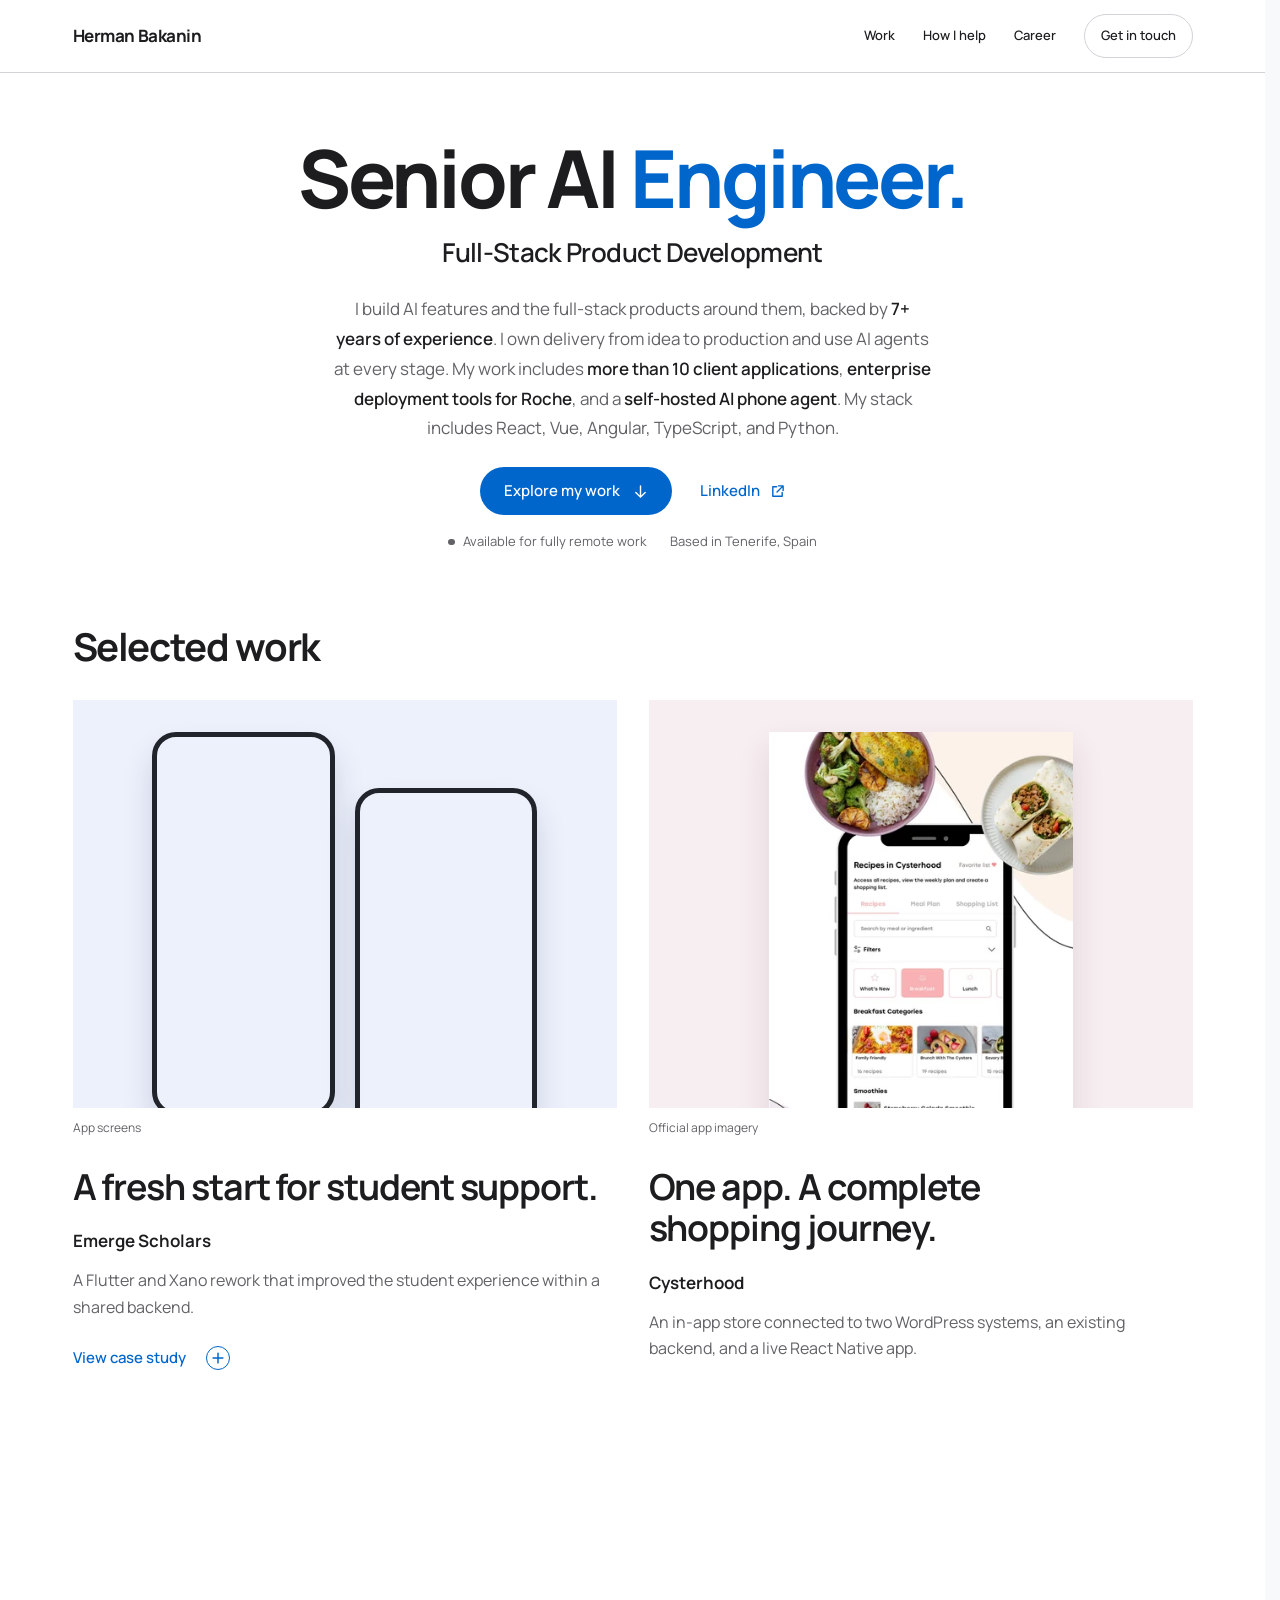
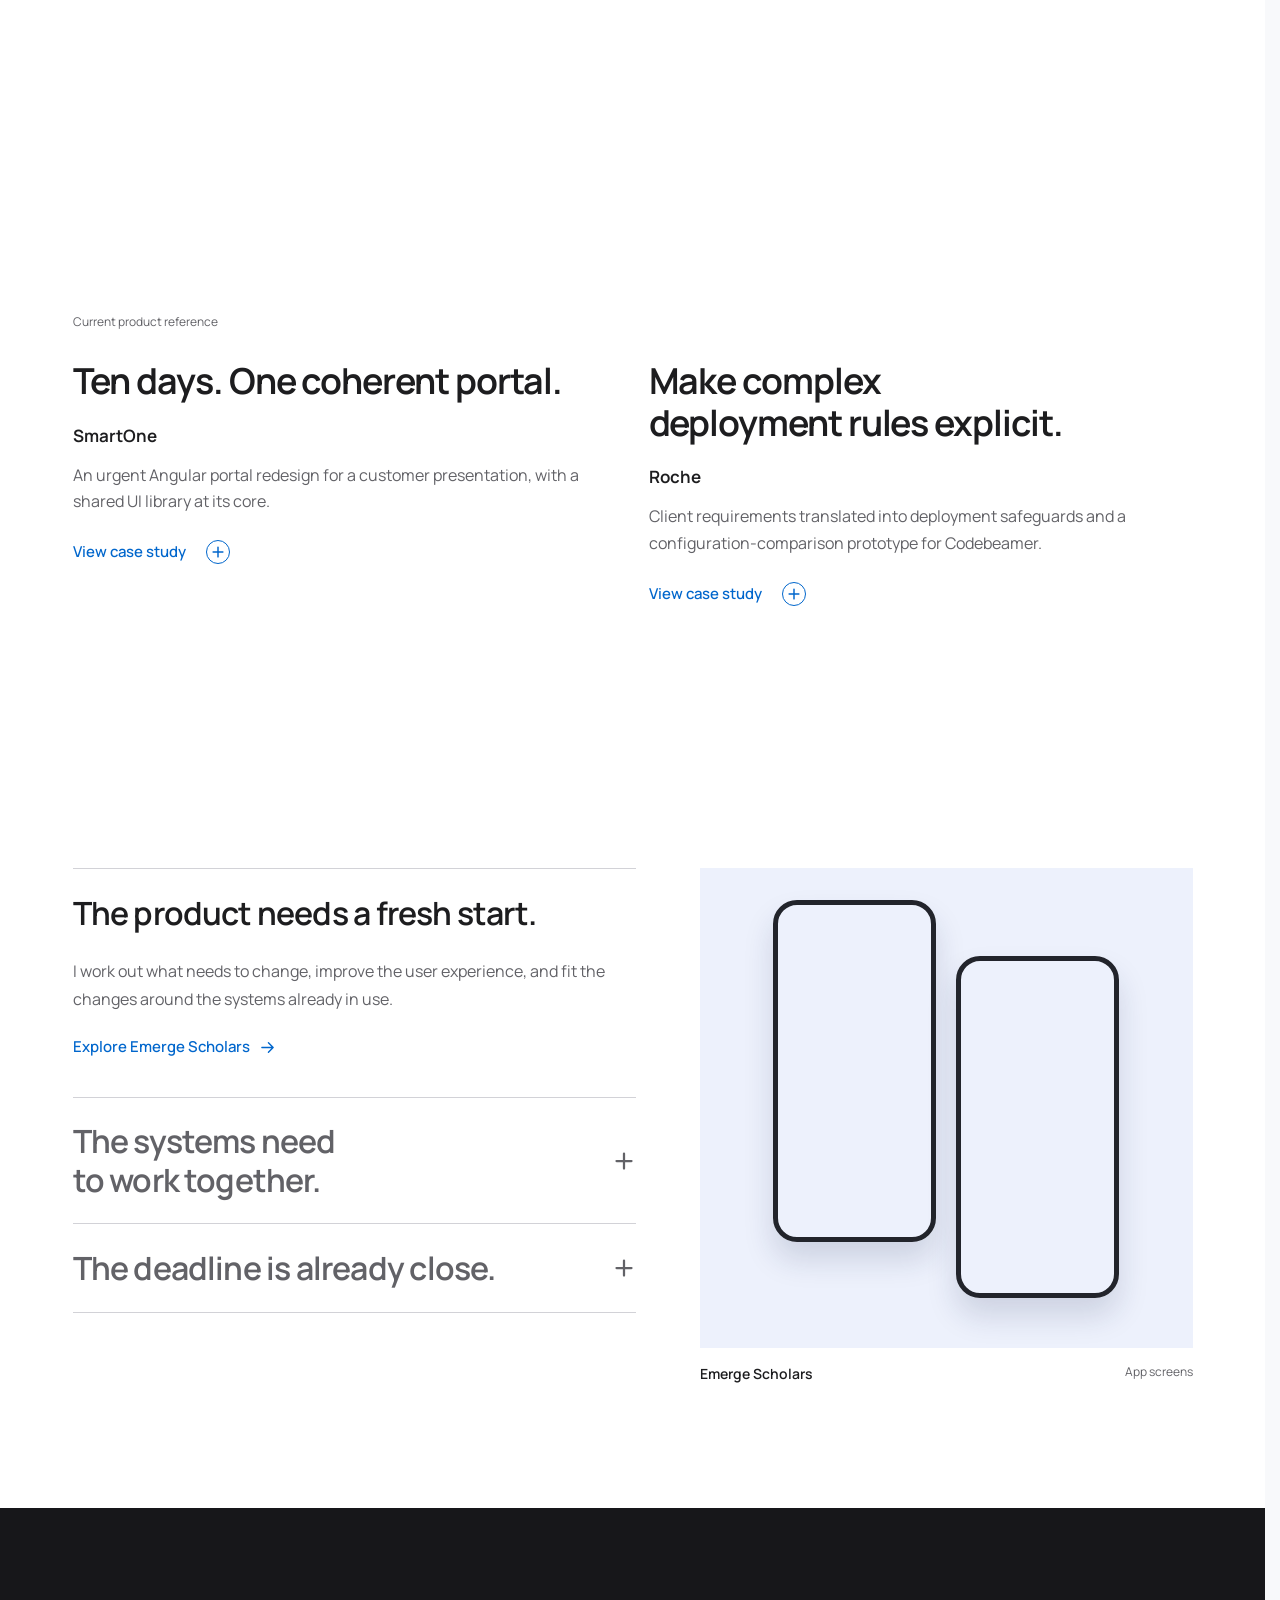
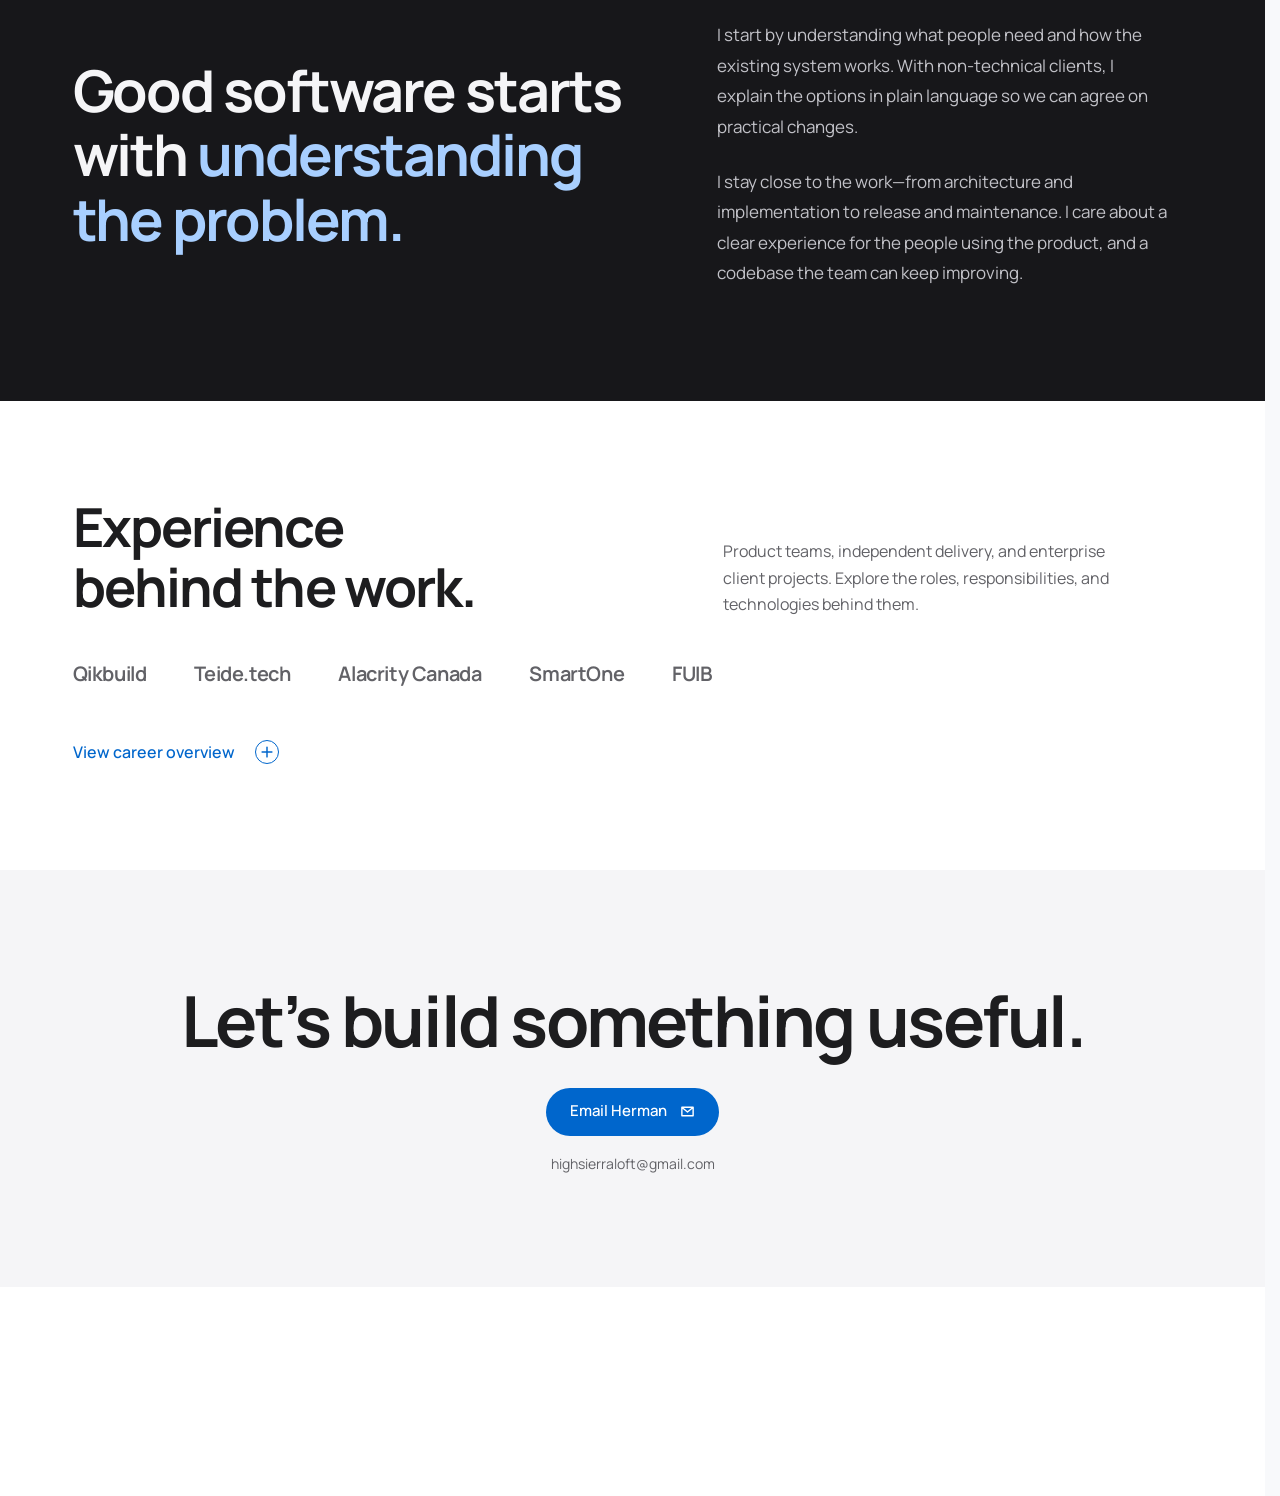
==== commit 1005bfff: "Publish verified CV from e85571a30b64d6054c5e01fd5fb45c8c7ca55030" ====
--- a/index.html
+++ b/index.html
@@ -1,4 +1,4 @@
-<!DOCTYPE html><html lang="en"><head><meta charset="UTF-8"><meta name="viewport" content="width=device-width, initial-scale=1"><link rel="preload" href="/_astro/manrope-latin-wght-normal.DHIcAJRg.woff2" as="font" type="font/woff2" crossorigin><meta name="description" content="I combine technical architecture with hands-on application delivery, backed by 7+ years of experience. My work includes more than 10 client applications and enterprise deployment tools for Roche. My web stack includes React, Vue, Angular, and TypeScript."><meta name="author" content="Herman Bakanin"><meta name="robots" content="index, follow, max-snippet:-1, max-image-preview:large"><link rel="canonical" href="https://cv.evquee.com/"><meta property="og:type" content="profile"><meta property="og:title" content="Herman Bakanin — Senior Full-Stack Developer"><meta property="og:description" content="I combine technical architecture with hands-on application delivery, backed by 7+ years of experience. My work includes more than 10 client applications and enterprise deployment tools for Roche. My web stack includes React, Vue, Angular, and TypeScript."><meta property="og:url" content="https://cv.evquee.com/"><meta property="og:site_name" content="Herman Bakanin"><meta name="twitter:card" content="summary"><meta name="twitter:title" content="Herman Bakanin — Senior Full-Stack Developer"><meta name="twitter:description" content="I combine technical architecture with hands-on application delivery, backed by 7+ years of experience. My work includes more than 10 client applications and enterprise deployment tools for Roche. My web stack includes React, Vue, Angular, and TypeScript."><script type="application/ld+json">{"@context":"https://schema.org","@type":"ProfilePage","@id":"https://cv.evquee.com/#profile","url":"https://cv.evquee.com/","name":"Herman Bakanin — Senior Full-Stack Developer","inLanguage":"en","mainEntity":{"@type":"Person","@id":"https://cv.evquee.com/#person","name":"Herman Bakanin","url":"https://cv.evquee.com/","jobTitle":"Senior Full-Stack Developer","description":"I combine technical architecture with hands-on application delivery, backed by 7+ years of experience. My work includes more than 10 client applications and enterprise deployment tools for Roche. My web stack includes React, Vue, Angular, and TypeScript.","email":"highsierraloft@gmail.com","homeLocation":{"@type":"Place","name":"Tenerife, Spain"},"sameAs":["https://www.linkedin.com/in/herman-bakanin/"],"knowsAbout":["TypeScript","JavaScript","SQL","Java (about 6 months)","React (about 5 years)","Vue (3 years)","Angular","HTML","CSS","Node.js","REST APIs","PostgreSQL","Firebase","Redis","Spring Boot","Git","Automated Testing","CI/CD","Docker","OpenAPI"]}}</script><link rel="icon" type="image/svg+xml" href="/favicon.svg" sizes="any"><title>Herman Bakanin — Senior Full-Stack Developer</title><style>@media screen and (prefers-reduced-motion: no-preference) {
+<!DOCTYPE html><html lang="en"><head><meta charset="UTF-8"><meta name="viewport" content="width=device-width, initial-scale=1"><link rel="preload" href="/_astro/manrope-latin-wght-normal.DHIcAJRg.woff2" as="font" type="font/woff2" crossorigin><meta name="description" content="I build AI features and the full-stack products around them, backed by 7+ years of experience. I own delivery from idea to production and use AI agents at every stage. My work includes more than 10 client applications, enterprise deployment tools for Roche, and a self-hosted AI phone agent. My stack includes React, Vue, Angular, TypeScript, and Python."><meta name="author" content="Herman Bakanin"><meta name="robots" content="index, follow, max-snippet:-1, max-image-preview:large"><link rel="canonical" href="https://cv.evquee.com/"><meta property="og:type" content="profile"><meta property="og:title" content="Herman Bakanin — Senior AI Engineer"><meta property="og:description" content="I build AI features and the full-stack products around them, backed by 7+ years of experience. I own delivery from idea to production and use AI agents at every stage. My work includes more than 10 client applications, enterprise deployment tools for Roche, and a self-hosted AI phone agent. My stack includes React, Vue, Angular, TypeScript, and Python."><meta property="og:url" content="https://cv.evquee.com/"><meta property="og:site_name" content="Herman Bakanin"><meta name="twitter:card" content="summary"><meta name="twitter:title" content="Herman Bakanin — Senior AI Engineer"><meta name="twitter:description" content="I build AI features and the full-stack products around them, backed by 7+ years of experience. I own delivery from idea to production and use AI agents at every stage. My work includes more than 10 client applications, enterprise deployment tools for Roche, and a self-hosted AI phone agent. My stack includes React, Vue, Angular, TypeScript, and Python."><script type="application/ld+json">{"@context":"https://schema.org","@type":"ProfilePage","@id":"https://cv.evquee.com/#profile","url":"https://cv.evquee.com/","name":"Herman Bakanin — Senior AI Engineer","inLanguage":"en","mainEntity":{"@type":"Person","@id":"https://cv.evquee.com/#person","name":"Herman Bakanin","url":"https://cv.evquee.com/","jobTitle":"Senior AI Engineer","description":"I build AI features and the full-stack products around them, backed by 7+ years of experience. I own delivery from idea to production and use AI agents at every stage. My work includes more than 10 client applications, enterprise deployment tools for Roche, and a self-hosted AI phone agent. My stack includes React, Vue, Angular, TypeScript, and Python.","email":"highsierraloft@gmail.com","homeLocation":{"@type":"Place","name":"Tenerife, Spain"},"sameAs":["https://www.linkedin.com/in/herman-bakanin/"],"knowsAbout":["Claude Code","Codex","Cursor","AI-assisted SDLC","Agentic workflows","MCP","TypeScript","JavaScript","Python","SQL","Java (about 6 months)","React (about 5 years)","Vue (3 years)","Angular","HTML","CSS","Node.js","REST APIs","PostgreSQL","Firebase","Redis","Pinecone (vector database)","Spring Boot","Git","Automated Testing","CI/CD","Docker","OpenAPI"]}}</script><link rel="icon" type="image/svg+xml" href="/favicon.svg" sizes="any"><title>Herman Bakanin — Senior AI Engineer</title><style>@media screen and (prefers-reduced-motion: no-preference) {
   html[data-assembly-boot] :where(.builder-hero,#product-work > .builder-section__heading,#product-work .case-preview,#bring-me-in,#how-i-work,#career,#contact,.builder-footer, #case-viewer [data-case-body] > :not(.case-toolbar):not(.detail-footer)) { opacity: 0 !important; }
 }</style><script data-assembly data-stylesheet="/_astro/assembly.BFaO5-Lb.css">
   (() => {
@@ -21,4 +21,4 @@
   })();
 </script><script type="module" src="/_astro/AssemblyAnimation.astro_astro_type_script_index_0_lang.DvcsrJrO.js"></script><style>body[data-layout=web]{color:#1d1d1f;background:#fff}.builder-site{--builder-bg:#fff;--builder-panel:#f5f5f7;--builder-ink:#1d1d1f;--builder-muted:#626267;--builder-rule:#d2d2d7;--builder-blue:#06c;--builder-button:#06c;--builder-nav:#ffffffe0;--color-text:var(--builder-ink);--color-text-strong:var(--builder-ink);--color-text-muted:var(--builder-muted);--color-text-subtle:var(--builder-muted);--color-link:var(--builder-blue);--color-client:var(--builder-muted);--color-focus:var(--builder-blue);--color-rule:var(--builder-rule);background:var(--builder-bg);color:var(--builder-ink);scrollbar-color:var(--builder-muted) var(--builder-panel);caret-color:var(--builder-blue);overflow-wrap:anywhere;font-size:1.0625rem;line-height:1.65}.builder-site ::selection{color:#1d1d1f;background:#cce3fc}.builder-site h1,.builder-site h2,.builder-site h3,.builder-site h4{color:var(--builder-ink)}.builder-site a{text-decoration:none}.builder-site a:hover{color:var(--builder-blue)}.builder-site a:focus-visible{outline:3px solid var(--builder-blue);outline-offset:5px}.builder-site a:active{opacity:.72}.builder-site section,.builder-site [id$=-heading],#main-content{scroll-margin-top:6rem}.builder-site .icon{vertical-align:-.1em;flex:none;width:1em;height:1em;display:inline-block}.builder-skip{z-index:20;background:var(--builder-bg);padding:.75rem 1rem;position:fixed;top:.75rem;left:1rem;transform:translateY(-200%)}.builder-skip:focus{transform:translateY(0)}.builder-nav{z-index:10;background:var(--builder-bg);border-bottom:1px solid var(--builder-rule);position:sticky;top:0}.builder-nav__inner{flex-wrap:wrap;justify-content:space-between;align-items:center;gap:.5rem 1rem;width:min(100% - 4rem,70rem);min-height:4.5rem;margin-inline:auto;padding-block:.5rem;display:flex}.builder-nav__name{letter-spacing:-.025em;font-size:1.0625rem;font-weight:720}.builder-nav__links{align-items:center;gap:1.75rem;font-size:.8125rem;font-weight:550;display:flex}.builder-nav a{align-items:center;min-height:44px;display:inline-flex}.builder-nav .builder-nav__contact{border:1px solid var(--builder-rule);border-radius:2rem;padding:.3rem 1rem;transition:border-color .18s,background-color .18s}.builder-nav__contact:hover{border-color:var(--builder-blue);background:var(--builder-panel)}.builder-reading-progress{display:none}@supports (backdrop-filter:blur(20px)){.builder-nav{background:var(--builder-nav);backdrop-filter:saturate(140%)blur(20px)}}.builder-hero{text-align:center;width:min(100% - 4rem,70rem);margin-inline:auto;padding-block:clamp(3.5rem,5vw,5rem) 3rem}.builder-hero h1{letter-spacing:-.04em;perspective:1000px;font-size:clamp(3rem,7vw,5rem);font-weight:740;line-height:1.03}.builder-hero__word{transform-origin:50% 100%;max-width:100%;display:inline-block}.builder-hero__word--last{color:var(--builder-blue)}.builder-hero__copy{max-width:40rem;margin-inline:auto}.builder-hero__intro{min-width:0}.builder-hero__role{letter-spacing:-.025em;margin-top:1rem;font-size:clamp(1.25rem,2.1vw,1.625rem);font-weight:580;line-height:1.35}.builder-hero__bio{max-width:60ch;color:var(--builder-muted);margin:1.5rem auto 0;font-size:1.0625rem;line-height:1.75}.builder-hero__bio strong{color:var(--builder-ink);font-weight:580}.builder-hero__actions{flex-wrap:wrap;justify-content:center;align-items:center;gap:1rem 1.75rem;margin-top:1.5rem;display:flex}.builder-button{background:var(--builder-button);color:#fff;border-radius:2rem;justify-content:center;align-items:center;gap:.8rem;min-height:3rem;padding:.65rem 1.5rem;font-size:.9375rem;font-weight:550;transition:background-color .16s,transform .16s;display:inline-flex}.builder-site .builder-button:hover{color:#fff;background:#0056ad}.builder-site .builder-button:active{opacity:1;transform:scale(.97)}.builder-text-link{min-height:44px;color:var(--builder-blue);align-items:center;gap:.65rem;font-size:.9375rem;font-weight:550;display:inline-flex}.builder-text-link:hover{text-underline-offset:.25em;text-decoration:underline}.builder-text-link .icon,.builder-button .icon{transition:transform .22s cubic-bezier(.16,1,.3,1)}.builder-text-link:hover .icon{transform:translate(2px,-2px)}.builder-text-link[href^=\#]:hover .icon,.builder-button[href^=\#]:hover .icon{transform:translateY(3px)}.builder-text-link[data-detail-target]:hover .icon{transform:translate(3px)}.builder-hero__status{color:var(--builder-muted);flex-wrap:wrap;justify-content:center;align-items:center;gap:.5rem 1.5rem;margin-top:1rem;font-size:.8125rem;display:flex}.builder-availability{align-items:center;gap:.5rem;display:inline-flex}.builder-availability:before{content:"";background:currentColor;border-radius:50%;width:.4rem;height:.4rem}.builder-section{width:min(100% - 4rem,70rem);margin-inline:auto;padding-block:6rem}.builder-section__heading{grid-template-columns:1.25fr 1fr;align-items:end;gap:4rem;margin-bottom:4rem;display:grid}.builder-section__heading:has(>h2:only-child){grid-template-columns:1fr}.builder-section h2,.builder-contact h2{letter-spacing:-.035em;font-size:clamp(2.25rem,4.2vw,3.5rem);font-weight:690;line-height:1.12}.builder-section h2 span{color:var(--builder-muted)}.builder-section__heading>p{max-width:40ch;color:var(--builder-muted);font-size:1rem}.builder-work{padding-top:1.5rem;padding-bottom:3rem}.builder-work .builder-section__heading{margin-bottom:2rem;display:block}.builder-work h2{font-size:clamp(2rem,3vw,2.5rem)}.builder-contact{text-align:center;background:var(--builder-panel);padding:7rem 1.5rem}.builder-contact h2{font-size:clamp(2.5rem,5.5vw,4.5rem);line-height:1.1}.builder-contact>a{margin-top:1.75rem}.builder-contact__email{color:var(--builder-muted);margin-top:1rem;font-size:.875rem}.builder-footer{text-align:center;width:min(100% - 4rem,70rem);margin-inline:auto;padding-block:2.5rem 1.5rem}.builder-download{min-height:44px;color:var(--builder-muted);text-underline-offset:.25em;align-items:center;gap:.6rem;font-size:.8125rem;display:inline-flex;text-decoration:underline!important}.builder-footer__details{border-top:1px solid var(--builder-rule);color:var(--builder-muted);flex-wrap:wrap;justify-content:space-between;align-items:center;gap:.5rem 2rem;margin-top:2rem;padding-top:1.5rem;font-size:.75rem;display:flex}.builder-footer__details a{align-items:center;gap:.5rem;min-height:44px;display:inline-flex}@media (prefers-reduced-motion:no-preference){@supports (animation-timeline:scroll()){.builder-reading-progress{background:var(--builder-blue);transform-origin:0;height:2px;animation:linear both builder-reading;display:block;position:absolute;inset:auto 0 -1px;transform:scaleX(0);animation-timeline:scroll(root)!important}@keyframes builder-reading{0%{transform:scaleX(0)}to{transform:scaleX(1)}}}}@media (width<=760px){.builder-nav__inner,.builder-section,.builder-hero,.builder-footer{width:calc(100% - 3rem)}.builder-nav__inner{gap:.5rem .75rem;width:calc(100% - 2rem);min-height:4rem}.builder-nav__links{flex-wrap:wrap;gap:.5rem .75rem}.builder-nav__links>a:not(.builder-nav__contact):not(.builder-nav__career){display:none}.builder-nav .builder-nav__contact{padding-inline:.8rem;font-size:.75rem}.builder-nav__name{font-size:.875rem}.builder-hero{text-align:left;padding-block:3rem 3.5rem}.builder-hero__copy,.builder-hero__bio{margin-inline:0}.builder-hero__actions,.builder-hero__status{justify-content:flex-start}.builder-hero__role{max-width:none;font-size:1.25rem}.builder-hero__bio{font-size:1rem}.builder-hero__actions{gap:1rem 1.5rem}.builder-hero__status{font-size:.75rem}.builder-section{padding-block:4rem}.builder-section__heading{grid-template-columns:1fr;gap:1.5rem;margin-bottom:3rem}.builder-section__heading>p{max-width:40ch;font-size:1rem}.builder-work{padding-top:1rem;padding-bottom:1rem}.builder-contact{padding-block:4.5rem}.builder-footer__details{justify-content:center;justify-items:center;gap:.25rem;display:grid}}@media (prefers-color-scheme:dark){body[data-layout=web]{color-scheme:dark;background:#101012}.builder-site{--builder-bg:#101012;--builder-panel:#1b1b1e;--builder-ink:#f5f5f7;--builder-muted:#b0b0b6;--builder-rule:#414147;--builder-blue:#69b3ff;--builder-nav:#101012e0}}@media (prefers-reduced-transparency:reduce),(prefers-contrast:more){.builder-nav{background:var(--builder-bg);backdrop-filter:none}}@media (prefers-contrast:more){.builder-site{--builder-muted:var(--builder-ink);--builder-rule:var(--builder-ink)}}@media (forced-colors:active){.builder-site{--builder-bg:Canvas;--builder-panel:Canvas;--builder-ink:CanvasText;--builder-muted:CanvasText;--builder-blue:LinkText;--builder-rule:CanvasText}.builder-button{border:1px solid buttontext}.builder-nav{backdrop-filter:none;background:canvas}}html:has(.builder-site){scrollbar-gutter:stable}.case-grid{grid-template-columns:repeat(2,minmax(0,1fr));gap:4.5rem 2rem;display:grid}.case-preview{min-width:0}.case-section-description{margin-top:1.25rem;line-height:1.7}.case-contact{margin-top:2rem}.case-preview__visual-link{display:block}.case-preview__title-link:hover{text-underline-offset:.15em;text-decoration:underline}.case-preview:has(.case-preview__visual-link:hover) .case-preview__title-link{color:var(--builder-blue);text-underline-offset:.15em;text-decoration:underline}.case-preview__copy{padding:1.75rem 0 0}.builder-site .case-preview__copy>h3{letter-spacing:-.03em;font-size:clamp(1.75rem,2.8vw,2.5rem);font-weight:650;line-height:1.16}.case-preview__company{margin-top:1.25rem;font-size:1.0625rem;font-weight:650}.case-preview__summary{max-width:65ch;color:var(--builder-muted);margin-top:.75rem;font-size:1rem}.case-preview__media-note{color:var(--builder-muted);margin-top:.65rem;font-size:.75rem}.case-open{min-height:44px;color:var(--builder-blue);cursor:pointer;justify-content:space-between;align-items:center;gap:1.25rem;margin-top:1rem;padding:.4rem 0;font-size:.9375rem;font-weight:550;list-style:none;display:inline-flex}.case-open::-webkit-details-marker{display:none}.case-open:hover{text-underline-offset:.25em;text-decoration:underline}.case-open .icon{border:1px solid;border-radius:50%;width:1.5rem;height:1.5rem;padding:.2rem;transition:transform .2s}.case-open:hover .icon{transform:rotate(90deg)}.case-open:focus-visible{outline:3px solid var(--builder-blue);outline-offset:5px}.case-preview:has(.case-source[open]){grid-column:1/-1}.case-source[open]>.case-body{border-top:1px solid var(--builder-rule);margin-top:2rem}.case-source[open]>summary .icon{transform:rotate(45deg)}.case-visual{isolation:isolate;justify-content:center;align-items:flex-start;gap:1.25rem;height:clamp(19rem,31vw,27rem);padding:2rem 2rem 0;display:flex;position:relative;overflow:hidden}.case-visual--emerge{background:#edf1fc}.case-visual--cysterhood{background:#f7eef1}.case-visual--smartone{background:#eeedf7}.case-visual--roche{background:#e8f1fa;align-items:center;padding-block:2rem}.case-visual__image{object-fit:contain;width:auto;max-width:100%;height:auto;display:block}.case-visual--emerge .case-visual__image{border:5px solid #22242b;border-radius:1.5rem;width:38%;max-width:12rem;box-shadow:0 18px 30px #1b2b4e26}.case-visual--emerge .case-visual__image--second{margin-top:3.5rem}.case-visual--cysterhood{align-items:center;padding:1.75rem}.case-visual--cysterhood .case-visual__image{width:auto;height:100%;box-shadow:0 16px 30px #4b25311f}.case-visual--smartone{align-items:center;padding:2rem 1.5rem}.case-visual--smartone .case-visual__image{object-fit:contain;width:100%;max-height:100%;box-shadow:0 18px 30px #2f245524}.case-visual--independent{background:var(--builder-panel);align-items:center}.case-visual--independent .case-visual__image{object-fit:contain;width:100%;max-height:100%}.case-visual__type{text-align:center;color:#175594}.case-visual__type>span{letter-spacing:-.04em;font-size:clamp(3.5rem,6vw,5.5rem);font-weight:720;line-height:1.1;display:block}.case-visual__type>p{max-width:24ch;margin:1rem auto 0;font-size:1rem}.case-preview__visual-link .case-visual{aspect-ratio:4/3;height:auto;padding:clamp(1.5rem,3vw,2rem)}.case-preview__visual-link .case-visual--cysterhood{align-items:flex-start}.case-preview__visual-link .case-visual--cysterhood .case-visual__image{width:min(70%,19rem);height:auto}@media (hover:hover) and (prefers-reduced-motion:no-preference){.case-preview__visual-link .case-visual__image{transition:transform .18s}.case-preview__visual-link:hover .case-visual__image{transform:translateY(-3px)}}.case-dialog{overscroll-behavior:contain;background:var(--builder-bg);width:min(68rem,100% - 4rem);max-width:none;max-height:calc(100dvh - 4rem);color:var(--builder-ink);border:0;border-radius:20px;margin:auto;padding:0;overflow:hidden auto;box-shadow:0 24px 80px #0000003d}.case-dialog::backdrop{backdrop-filter:blur(14px)saturate(70%);background:#0000007a}.case-body{background:var(--builder-bg);min-width:0;color:var(--builder-ink)}.case-toolbar{background:var(--builder-bg);min-height:4.5rem;color:var(--builder-muted);z-index:2;justify-content:space-between;align-items:center;gap:1rem;padding:.75rem 2rem;font-size:.875rem;font-weight:550;display:flex}.case-dialog .case-toolbar{position:sticky;top:0}.case-close,.case-done,.detail-footer{display:none}.case-dialog .case-close{background:var(--builder-panel);width:44px;height:44px;color:var(--builder-ink);cursor:pointer;border:0;border-radius:50%;flex:none;place-items:center;padding:0;transition:background-color .16s,transform .16s;display:grid}.case-close .icon{width:1.375rem;height:1.375rem}.case-close:hover{background:var(--builder-rule)}.case-close:active{transform:scale(.94)}.case-intro{padding:2rem 4.5rem 3rem}.builder-site .case-intro h2{letter-spacing:-.035em;font-size:clamp(2.5rem,5vw,4rem);font-weight:690;line-height:1.08}.case-intro__summary{max-width:54ch;color:var(--builder-muted);margin-top:1.75rem;font-size:1.125rem;line-height:1.65}.case-intro__relationship{color:var(--builder-muted);margin-top:1rem;font-size:.8125rem}.case-facts{border-top:1px solid var(--builder-rule);grid-template-columns:repeat(3,minmax(0,1fr));gap:2rem;margin-top:2.5rem;padding-top:1.75rem;display:grid}.case-facts dt{color:var(--builder-muted);font-size:.75rem}.case-facts dd{margin:.5rem 0 0;font-size:1.0625rem;font-weight:600;line-height:1.4}.case-body>.case-visual{height:31rem;padding-top:2.5rem}.case-body>.case-visual--emerge .case-visual__image{width:30%;max-width:15rem}.case-body>.case-visual--cysterhood{padding-block:2rem}.case-body>.case-visual--smartone{padding:2rem 4.5rem}.case-body>.case-visual--independent{height:auto;padding:2rem 4.5rem}.case-body>.case-visual--independent .case-visual__image,.case-body:has(>.case-visual--independent) .case-gallery figure{max-width:56rem}.case-narrative{padding:4rem 4.5rem}.case-chapter{grid-template-columns:.8fr 1.2fr;gap:3rem;display:grid}.case-chapter+.case-chapter{margin-top:3rem}.builder-site .case-chapter h3{letter-spacing:-.025em;font-size:clamp(1.5rem,2.4vw,2rem);font-weight:650;line-height:1.2}.case-chapter p{max-width:65ch;font-size:1rem;line-height:1.8}.case-chapter p+p{margin-top:1rem}.case-gallery{background:var(--builder-panel);grid-template-columns:repeat(auto-fit,minmax(min(14rem,100%),1fr));align-items:start;gap:1.5rem;padding:3rem 3rem 2rem;display:grid}.case-gallery figure{justify-self:center;width:100%;max-width:26rem;margin:0}.case-gallery img{width:100%;height:auto;display:block}.case-ending{padding:4rem 4.5rem}.case-takeaway{letter-spacing:-.025em;font-size:clamp(1.75rem,3vw,2.5rem);font-weight:650;line-height:1.2}.case-technologies,.case-links{flex-wrap:wrap;gap:.5rem 1rem;margin-top:1.75rem;list-style:none;display:flex}.case-technologies{color:var(--builder-muted);font-size:.875rem}.case-links a{min-height:44px;color:var(--builder-blue);align-items:center;gap:.5rem;font-size:.9375rem;display:inline-flex}.case-links a:hover{text-decoration:underline}.case-dialog .detail-footer{padding:1.5rem;padding-bottom:max(1.5rem, env(safe-area-inset-bottom));border-top:1px solid var(--builder-rule);justify-content:center;display:flex}.case-dialog .case-done{border:1px solid var(--builder-rule);background:var(--builder-panel);max-width:100%;min-height:44px;color:var(--builder-ink);font:inherit;cursor:pointer;border-radius:2rem;justify-content:center;align-items:center;gap:.75rem;margin:0;padding:.625rem 1.125rem;font-size:.875rem;line-height:1.5;transition:background-color .16s,transform .16s;display:inline-flex}.case-done:hover{background:var(--builder-rule)}.case-done:active{opacity:.72;transform:scale(.98)}.visually-hidden{clip-path:inset(50%);white-space:nowrap;border:0;width:1px;height:1px;margin:-1px;padding:0;position:absolute;overflow:hidden}@media (width<=760px){.case-grid{grid-template-columns:1fr;gap:3rem}.case-preview__copy{padding-top:1.5rem}.case-visual{height:22rem;padding-inline:1rem}.case-dialog{border-radius:16px;width:calc(100% - 1rem);max-height:calc(100dvh - 1rem)}.case-toolbar{min-height:4rem;padding:.5rem 1rem}.case-intro{padding:1.5rem 1.5rem 2rem}.builder-site .case-intro h2{font-size:clamp(2rem,8vw,3rem)}.case-intro__summary{margin-top:1.25rem;font-size:1rem}.case-facts{grid-template-columns:1fr;gap:1.25rem;margin-top:1.75rem}.case-facts div{grid-template-columns:1fr 1.3fr;align-items:baseline;gap:1rem;display:grid}.case-facts dd{margin-top:0;font-size:1rem}.case-body>.case-visual{height:25rem}.case-body>.case-visual--emerge .case-visual__image{width:43%}.case-body>.case-visual--smartone{height:auto;min-height:15rem;padding:1.5rem 1rem}.case-body>.case-visual--independent{padding:1.5rem 1rem}.case-narrative{padding:2.5rem 1.5rem}.case-chapter{grid-template-columns:1fr;gap:1rem}.case-chapter+.case-chapter{margin-top:2.5rem}.case-gallery{padding:2rem 1.5rem}.case-ending{padding:2.5rem 1.5rem}}@media (prefers-reduced-motion:no-preference){.case-dialog[open]::backdrop{animation:.22s ease-out case-backdrop-in}.case-dialog[data-closing]::backdrop{animation:.14s ease-in forwards case-backdrop-out}@keyframes case-backdrop-in{0%{opacity:0}to{opacity:1}}@keyframes case-backdrop-out{0%{opacity:1}to{opacity:0}}}@media (prefers-reduced-transparency:reduce),(prefers-contrast:more){.case-dialog::backdrop{backdrop-filter:none;background:#000000d1}}@media (forced-colors:active){.case-dialog{border:1px solid canvastext}.case-dialog .case-close,.case-dialog .case-done{border:1px solid buttontext}}.builder-situations{padding-top:5rem}.situations-layout{position:relative}.situation{border-top:1px solid var(--builder-rule)}.situation:last-child{border-bottom:1px solid var(--builder-rule)}.situation>summary{cursor:pointer;justify-content:space-between;align-items:center;gap:1.5rem;min-height:5.5rem;padding-block:1.5rem;list-style:none;display:flex}.situation>summary::-webkit-details-marker{display:none}.builder-site .situation h3{min-width:0;color:var(--builder-muted);letter-spacing:-.025em;font-size:clamp(1.5rem,2.5vw,2rem);font-weight:620;line-height:1.2;transition:color .16s}.situation[open]:not([data-expanded=false]) h3,.situation>summary:hover h3{color:var(--builder-ink)}.situation>summary>.icon{width:1.5rem;height:1.5rem;color:var(--builder-muted);transition:transform .22s cubic-bezier(.22,1,.36,1),color .16s}.situation[open]:not([data-expanded=false])>summary>.icon{color:var(--builder-blue);transform:rotate(45deg)}.situation>summary:focus-visible{outline:3px solid var(--builder-blue);outline-offset:5px}.situation>summary:not([aria-disabled=true]):active{opacity:.72}.situation>summary[aria-disabled=true]{cursor:default}.situation>summary[aria-disabled=true]>.icon{visibility:hidden}.situation-content{padding-bottom:1.75rem}.situation[data-expanded] .situation-content{overflow:hidden}.situation-content>p{max-width:65ch;color:var(--builder-muted);font-size:1rem;line-height:1.75}.situation-content>a{margin-top:.75rem}.situation-media{margin:1.5rem 0 0}.situation-media figcaption{flex-wrap:wrap;justify-content:space-between;gap:.25rem 1rem;margin-top:.875rem;font-size:.875rem;font-weight:600;display:flex}.situation-media figcaption span{color:var(--builder-muted);font-size:.75rem;font-weight:400}.builder-personal{color:#f5f5f7;background:#17171a}.builder-personal>.builder-section{grid-template-columns:1.1fr .9fr;align-items:center;gap:4rem;padding-block:7rem;display:grid}.builder-personal h2{color:#f5f5f7;font-size:clamp(2.5rem,4.5vw,4rem)}.builder-personal h2 span{color:#a8cfff}.builder-personal__copy{color:#c2c2c8;max-width:48ch;font-size:1.0625rem;line-height:1.8}.builder-personal__copy p+p{margin-top:1.5rem}.career-preview .builder-section__heading{margin-bottom:2.5rem}.career-companies{color:var(--builder-muted);letter-spacing:-.02em;flex-wrap:wrap;gap:1.25rem 3rem;margin-bottom:1.5rem;font-size:1.25rem;font-weight:650;list-style:none;display:flex}.career-open{font-size:1rem}.career-source[open]>.career-body{text-align:left}@media (width>=960px){.situations-layout{min-height:34rem;padding-right:calc(44% + 4rem)}.situation-media{width:44%;margin:0;position:absolute;top:0;right:0}.situation-media .case-visual{height:30rem}}@media (width<=959px){.situation-media .case-visual{height:25rem}.builder-personal>.builder-section{grid-template-columns:1fr;gap:2rem;padding-block:5rem}.builder-personal__copy{max-width:60ch}}@media (width<=760px){.builder-situations{padding-top:3rem}.situation>summary{gap:1rem}.situation-media{display:none}.builder-personal>.builder-section{padding-block:4rem}.builder-personal__copy{font-size:1rem}.career-companies{gap:1rem 2rem;font-size:1.125rem}}@media (prefers-reduced-motion:no-preference){.situation[open] .situation-media{animation:.24s cubic-bezier(.16,1,.3,1) situation-reveal}@keyframes situation-reveal{0%{opacity:.5;transform:translateY(6px)}to{opacity:1;transform:none}}}@media (prefers-reduced-motion:reduce){.situation>summary>.icon{transition:none}}@media (forced-colors:active){.builder-personal,.builder-personal h2,.builder-personal h2 span,.builder-personal__copy{color:canvastext;background:canvas}}
 :root{color-scheme:light;--color-canvas:#f8f9fb;--color-canvas-deep:#eef1f6;--color-surface:#fff;--color-structure:#e6ecfa;--color-structure-soft:#f0f2f6;--color-rule:#bdc8de;--color-text:#25324a;--color-text-strong:#07142d;--color-text-muted:#46546b;--color-text-subtle:#526079;--color-violet:#6546d6;--color-blue:#3659e3;--color-link:#2848c9;--color-client:#3343b8;--color-focus:#2848c9;--color-selection:#d9deff;--font-sans:"Manrope Variable", Manrope, system-ui, -apple-system, BlinkMacSystemFont, "Segoe UI", sans-serif;--font-size-entry:clamp(1rem, .96rem + .08vw, 1.02rem);--font-size-entry-nested:clamp(.9375rem, .9rem + .1vw, .98rem);--space-1:.25rem;--space-2:.5rem;--space-3:.75rem;--space-4:1rem;--space-5:1.5rem;--space-6:2rem;--space-7:3rem;--space-8:4.5rem;--radius-sm:.3rem;--radius-md:.7rem;--content-max:78rem;--section-content-max:46rem;--reading-max:72ch;--focus-ring-width:.1875rem;--focus-ring-offset:.1875rem;--motion-fast:.16s;--motion-medium:.36s;--motion-reveal:.52s;--ease-out:cubic-bezier(.22, 1, .36, 1)}@font-face{font-family:Manrope Variable;font-style:normal;font-display:swap;font-weight:200 800;src:url(/_astro/manrope-latin-wght-normal.DHIcAJRg.woff2)format("woff2-variations");unicode-range:U+??,U+131,U+152-153,U+2BB-2BC,U+2C6,U+2DA,U+2DC,U+304,U+308,U+329,U+2000-206F,U+20AC,U+2122,U+2191,U+2193,U+2212,U+2215,U+FEFF,U+FFFD}*,:before,:after{box-sizing:border-box}html{background:var(--color-canvas);min-width:320px;color:var(--color-text);font-family:var(--font-sans);font-synthesis:none;text-rendering:optimizelegibility}body{background:var(--color-canvas);min-height:100vh;color:var(--color-text);margin:0;font-size:clamp(.9375rem,.91rem + .12vw,1rem);line-height:1.65}h1,h2,h3,h4,p,ul,ol,dl,dd{margin-block:0}ul,ol{padding-inline-start:0}h1,h2,h3,h4{color:var(--color-text-strong);text-wrap:balance;font-weight:650;line-height:1.18}p,li,dd{text-wrap:pretty}a{color:inherit;overflow-wrap:anywhere;text-underline-offset:.2em;text-decoration-thickness:.08em}a:hover{color:var(--color-text-strong)}:focus-visible{border-radius:var(--radius-sm);outline:var(--focus-ring-width) solid var(--color-focus);outline-offset:var(--focus-ring-offset)}::selection{background:var(--color-selection);color:var(--color-text-strong)}@media (prefers-reduced-motion:reduce){html{scroll-behavior:auto}*,:before,:after{scroll-behavior:auto!important;transition-duration:.01ms!important;animation-duration:.01ms!important;animation-iteration-count:1!important}}
-</style></head><body data-layout="web" class="assembly-enabled"><div class="builder-site" id="top"><a class="builder-skip" href="#main-content">Skip to content</a><header class="builder-nav"><nav class="builder-nav__inner" aria-label="Main navigation"><a class="builder-nav__name" href="#top">Herman Bakanin</a><div class="builder-nav__links"><a href="#product-work">Work</a><a href="#bring-me-in">How I help</a><a class="builder-nav__career" href="#career-overview" data-detail-target="career-overview">Career</a><a class="builder-nav__contact" href="mailto:highsierraloft@gmail.com">Get in touch</a></div></nav><span class="builder-reading-progress" aria-hidden="true"></span></header><main id="main-content" tabindex="-1"><section class="builder-hero" aria-labelledby="builder-title"><div class="builder-hero__intro"><h1 id="builder-title"><span class="builder-hero__word">Senior</span> <span class="builder-hero__word">Full-Stack</span> <span class="builder-hero__word builder-hero__word--last">Developer<span class="builder-hero__period" aria-hidden="true">.</span></span></h1><p class="builder-hero__role">Web Applications &amp; API Integrations</p></div><div class="builder-hero__copy"><p class="builder-hero__bio">I combine technical architecture with hands-on application delivery, backed by <strong>7+ years of experience</strong>. My work includes <strong>more than 10 client applications</strong> and <strong>enterprise deployment tools for Roche</strong>. My web stack includes React, Vue, Angular, and TypeScript.</p><div class="builder-hero__actions"><a class="builder-button" href="#product-work">Explore my work<svg class="icon" aria-hidden="true" width="16" height="16" viewBox="0 0 16 16" fill="none" xmlns="http://www.w3.org/2000/svg"><path d="M8 2v12m-5-5 5 5 5-5" stroke="currentColor" stroke-width="1.5" stroke-linecap="round" stroke-linejoin="round"></path></svg></a><a class="builder-text-link" href="https://www.linkedin.com/in/herman-bakanin/" rel="me">LinkedIn<svg class="icon" aria-hidden="true" width="16" height="16" viewBox="0 0 16 16" fill="none" xmlns="http://www.w3.org/2000/svg"><path d="M9 2h5v5m0-5L7.5 8.5M13 9v4H3V3h4" stroke="currentColor" stroke-width="1.5" stroke-linecap="round" stroke-linejoin="round"></path></svg></a></div><div class="builder-hero__status"><span class="builder-availability">Available for fully remote work</span><span>Based in Tenerife, Spain</span></div></div></section><section class="builder-work builder-section" id="product-work" aria-labelledby="product-work-heading"><div class="builder-section__heading"><h2 id="product-work-heading">Selected work</h2></div><div class="case-grid"><article class="case-preview" aria-labelledby="case-emerge-preview-title"><a class="case-preview__visual-link" href="#case-emerge-title" data-detail-target="case-emerge" aria-label="View Emerge Scholars case study"><div class="case-visual case-visual--emerge"><img class="case-visual__image" src="/case-studies/emerge-colleges-preview.webp" width="360" height="782" alt="Emerge college shortlist with sample universities" loading="lazy" decoding="async"><img class="case-visual__image case-visual__image--second" src="/case-studies/emerge-tasks-preview.webp" width="360" height="782" alt="Emerge student tasks organized by due date" loading="lazy" decoding="async"></div></a><p class="case-preview__media-note">App screens</p><div class="case-preview__copy"><h3 id="case-emerge-preview-title"><a class="case-preview__title-link" href="#case-emerge-title" data-detail-target="case-emerge">A fresh start for student support.</a></h3><p class="case-preview__company">Emerge Scholars</p><p class="case-preview__summary">A Flutter and Xano rework that improved the student experience within a shared backend.</p></div><details class="case-source" id="case-emerge"><summary class="case-open" data-case-open aria-label="View case study: Emerge Scholars">View case study <svg class="icon" aria-hidden="true" width="16" height="16" viewBox="0 0 16 16" fill="none" xmlns="http://www.w3.org/2000/svg"><path d="M8 3v10M3 8h10" stroke="currentColor" stroke-width="1.5" stroke-linecap="round"></path></svg></summary><article class="case-body case-body--emerge" data-case-body aria-labelledby="case-emerge-title"><div class="case-toolbar"><span>Emerge Scholars</span><button class="case-close" type="button" data-case-close aria-label="Close case study"><svg class="icon" aria-hidden="true" width="16" height="16" viewBox="0 0 16 16" fill="none" xmlns="http://www.w3.org/2000/svg"><path d="m4 4 8 8M12 4l-8 8" stroke="currentColor" stroke-width="1.5" stroke-linecap="round"></path></svg></button></div><header class="case-intro"><h2 id="case-emerge-title">A fresh start for student support.</h2><p class="case-intro__summary">A Flutter and Xano rework that improved the student experience within a shared backend.</p><p class="case-intro__relationship">Client engagement through Qikbuild</p><dl class="case-facts"><div><dt>Initial rework</dt><dd>About 3 weeks</dd></div><div><dt>My scope</dt><dd>App + backend</dd></div><div><dt>Follow-through</dt><dd>Ongoing maintenance</dd></div></dl></header><div class="case-visual case-visual--emerge"><img class="case-visual__image" src="/case-studies/emerge-colleges-preview.webp" width="360" height="782" alt="Emerge college shortlist with sample universities" loading="lazy" decoding="async"><img class="case-visual__image case-visual__image--second" src="/case-studies/emerge-tasks-preview.webp" width="360" height="782" alt="Emerge student tasks organized by due date" loading="lazy" decoding="async"></div><div class="case-narrative"><section class="case-chapter"><h3>Start with the whole system.</h3><div><p>The starting point was an existing FlutterFlow app with stability and usability problems. The client needed a better experience quickly.</p><p>The mobile app shared its Xano backend with other interfaces. A broad architecture change would affect more than the app.</p></div></section><section class="case-chapter"><h3>Improve the experience within the constraints.</h3><div><p>I reworked the Flutter app and its backend integration while keeping the shared architecture in place.</p><p>The work covered authentication, tasks, messages, events, and college workflows. I focused on clearer navigation, consistent screens, and responsive interactions.</p><p>I worked directly with a non-technical client to clarify requirements. I explained technical constraints in plain language and turned the discussions into practical changes.</p></div></section><section class="case-chapter"><h3>Deliver, then stay involved.</h3><div><p>The initial app and backend rework took about three weeks. The client was happy with the delivery, and the work moved into ongoing maintenance.</p><p>The app supported hundreds of U.S. students. The result was a clearer experience built around their day-to-day tasks.</p></div></section></div><section class="case-gallery" aria-label="Emerge Scholars images"><figure><img src="/case-studies/emerge-colleges-detail.webp" data-fallback-src="/case-studies/emerge-colleges-preview.webp" width="360" height="782" alt="Emerge college shortlist with sample universities" loading="lazy" decoding="async"></figure><figure><img src="/case-studies/emerge-tasks-detail.webp" data-fallback-src="/case-studies/emerge-tasks-preview.webp" width="360" height="782" alt="Emerge student tasks organized by due date" loading="lazy" decoding="async"></figure><figure><img src="/case-studies/emerge-messages-detail.webp" data-fallback-src="/case-studies/emerge-messages-preview.webp" width="360" height="782" alt="Emerge support conversations with fictional sample content" loading="lazy" decoding="async"></figure></section><div class="case-ending"><p class="case-takeaway">A better student experience, delivered within an existing system.</p><ul class="case-technologies" aria-label="Technologies and practices"><li>Flutter</li><li>Dart</li><li>Xano</li><li>API integration</li></ul><ul class="case-links" aria-label="Product references"><li><a href="https://play.google.com/store/apps/details?id=com.emergescholars.studentapp" target="_blank" rel="noopener noreferrer">Google Play<svg class="icon" aria-hidden="true" width="16" height="16" viewBox="0 0 16 16" fill="none" xmlns="http://www.w3.org/2000/svg"><path d="M9 2h5v5m0-5L7.5 8.5M13 9v4H3V3h4" stroke="currentColor" stroke-width="1.5" stroke-linecap="round" stroke-linejoin="round"></path></svg><span class="visually-hidden"> (opens in a new tab)</span></a></li><li><a href="https://apps.apple.com/us/app/emerge-scholars/id6745508336" target="_blank" rel="noopener noreferrer">App Store<svg class="icon" aria-hidden="true" width="16" height="16" viewBox="0 0 16 16" fill="none" xmlns="http://www.w3.org/2000/svg"><path d="M9 2h5v5m0-5L7.5 8.5M13 9v4H3V3h4" stroke="currentColor" stroke-width="1.5" stroke-linecap="round" stroke-linejoin="round"></path></svg><span class="visually-hidden"> (opens in a new tab)</span></a></li></ul></div><footer class="detail-footer"><button type="button" class="case-done" data-case-close>Close case study<svg class="icon" aria-hidden="true" width="16" height="16" viewBox="0 0 16 16" fill="none" xmlns="http://www.w3.org/2000/svg"><path d="m4 4 8 8M12 4l-8 8" stroke="currentColor" stroke-width="1.5" stroke-linecap="round"></path></svg></button></footer></article></details></article><article class="case-preview" aria-labelledby="case-cysterhood-preview-title"><a class="case-preview__visual-link" href="#case-cysterhood-title" data-detail-target="case-cysterhood" aria-label="View Cysterhood case study"><div class="case-visual case-visual--cysterhood"><img class="case-visual__image" src="/case-studies/cysterhood-product-preview.webp" width="360" height="640" alt="Official Cysterhood app-store image showing the existing recipe experience" loading="lazy" decoding="async"></div></a><p class="case-preview__media-note">Official app imagery</p><div class="case-preview__copy"><h3 id="case-cysterhood-preview-title"><a class="case-preview__title-link" href="#case-cysterhood-title" data-detail-target="case-cysterhood">One app. A complete shopping journey.</a></h3><p class="case-preview__company">Cysterhood</p><p class="case-preview__summary">An in-app store connected to two WordPress systems, an existing backend, and a live React Native app.</p></div><details class="case-source" id="case-cysterhood"><summary class="case-open" data-case-open aria-label="View case study: Cysterhood">View case study <svg class="icon" aria-hidden="true" width="16" height="16" viewBox="0 0 16 16" fill="none" xmlns="http://www.w3.org/2000/svg"><path d="M8 3v10M3 8h10" stroke="currentColor" stroke-width="1.5" stroke-linecap="round"></path></svg></summary><article class="case-body case-body--cysterhood" data-case-body aria-labelledby="case-cysterhood-title"><div class="case-toolbar"><span>Cysterhood</span><button class="case-close" type="button" data-case-close aria-label="Close case study"><svg class="icon" aria-hidden="true" width="16" height="16" viewBox="0 0 16 16" fill="none" xmlns="http://www.w3.org/2000/svg"><path d="m4 4 8 8M12 4l-8 8" stroke="currentColor" stroke-width="1.5" stroke-linecap="round"></path></svg></button></div><header class="case-intro"><h2 id="case-cysterhood-title">One app. A complete shopping journey.</h2><p class="case-intro__summary">An in-app store connected to two WordPress systems, an existing backend, and a live React Native app.</p><p class="case-intro__relationship">Mobile commerce integration</p><dl class="case-facts"><div><dt>Delivery</dt><dd>2 weeks</dd></div><div><dt>Existing systems</dt><dd>2 WordPress sites</dd></div><div><dt>My scope</dt><dd>Shopping integration</dd></div></dl></header><div class="case-visual case-visual--cysterhood"><img class="case-visual__image" src="/case-studies/cysterhood-product-preview.webp" width="360" height="640" alt="Official Cysterhood app-store image showing the existing recipe experience" loading="lazy" decoding="async"></div><div class="case-narrative"><section class="case-chapter"><h3>Join systems that already had different jobs.</h3><div><p>Cysterhood needed an in-app shopping experience within an established React Native app.</p><p>One WordPress site managed membership. A second site ran WooCommerce. A Django backend and MongoDB supported the app.</p><p>The challenge was to connect these systems while preserving the existing membership and commerce flows.</p></div></section><section class="case-chapter"><h3>Make shopping feel like part of the app.</h3><div><p>I delivered product browsing, product details, a cart, and checkout inside the app.</p><p>The integration connected the mobile experience to the existing WordPress and WooCommerce systems. I handled the session handoff needed to keep the journey connected.</p><p>I delivered the shopping integration in two weeks.</p></div></section><section class="case-chapter"><h3>Keep improving after delivery.</h3><div><p>I used Crashlytics reports to investigate problems on different devices.</p><p>I also added shopping analytics and Iterable events for product views, cart activity, and checkout starts.</p><p>This gave the team a way to inspect the shopping journey and investigate problems after release.</p></div></section></div><section class="case-gallery" aria-label="Cysterhood images"><figure><img src="/case-studies/cysterhood-product-detail.webp" data-fallback-src="/case-studies/cysterhood-product-preview.webp" width="360" height="640" alt="Official Cysterhood app-store image showing the existing recipe experience" loading="lazy" decoding="async"></figure></section><div class="case-ending"><p class="case-takeaway">A complete shopping flow without replacing the systems behind it.</p><ul class="case-technologies" aria-label="Technologies and practices"><li>React Native</li><li>Django</li><li>MongoDB</li><li>WordPress</li><li>WooCommerce</li><li>Crashlytics</li><li>Iterable</li></ul><ul class="case-links" aria-label="Product references"><li><a href="https://play.google.com/store/apps/details?id=com.cysterhood" target="_blank" rel="noopener noreferrer">Google Play<svg class="icon" aria-hidden="true" width="16" height="16" viewBox="0 0 16 16" fill="none" xmlns="http://www.w3.org/2000/svg"><path d="M9 2h5v5m0-5L7.5 8.5M13 9v4H3V3h4" stroke="currentColor" stroke-width="1.5" stroke-linecap="round" stroke-linejoin="round"></path></svg><span class="visually-hidden"> (opens in a new tab)</span></a></li><li><a href="https://apps.apple.com/us/app/cysterhood-pcos-weight-loss/id1638723168" target="_blank" rel="noopener noreferrer">App Store<svg class="icon" aria-hidden="true" width="16" height="16" viewBox="0 0 16 16" fill="none" xmlns="http://www.w3.org/2000/svg"><path d="M9 2h5v5m0-5L7.5 8.5M13 9v4H3V3h4" stroke="currentColor" stroke-width="1.5" stroke-linecap="round" stroke-linejoin="round"></path></svg><span class="visually-hidden"> (opens in a new tab)</span></a></li></ul></div><footer class="detail-footer"><button type="button" class="case-done" data-case-close>Close case study<svg class="icon" aria-hidden="true" width="16" height="16" viewBox="0 0 16 16" fill="none" xmlns="http://www.w3.org/2000/svg"><path d="m4 4 8 8M12 4l-8 8" stroke="currentColor" stroke-width="1.5" stroke-linecap="round"></path></svg></button></footer></article></details></article><article class="case-preview" aria-labelledby="case-smartone-preview-title"><a class="case-preview__visual-link" href="#case-smartone-title" data-detail-target="case-smartone" aria-label="View SmartOne case study"><div class="case-visual case-visual--smartone"><img class="case-visual__image" src="/case-studies/smartone-current-preview.webp" width="720" height="601" alt="Current SmartOne merchant portal dashboard from the company website" loading="lazy" decoding="async"></div></a><p class="case-preview__media-note">Current product reference</p><div class="case-preview__copy"><h3 id="case-smartone-preview-title"><a class="case-preview__title-link" href="#case-smartone-title" data-detail-target="case-smartone">Ten days. One coherent portal.</a></h3><p class="case-preview__company">SmartOne</p><p class="case-preview__summary">An urgent Angular portal redesign for a customer presentation, with a shared UI library at its core.</p></div><details class="case-source" id="case-smartone"><summary class="case-open" data-case-open aria-label="View case study: SmartOne">View case study <svg class="icon" aria-hidden="true" width="16" height="16" viewBox="0 0 16 16" fill="none" xmlns="http://www.w3.org/2000/svg"><path d="M8 3v10M3 8h10" stroke="currentColor" stroke-width="1.5" stroke-linecap="round"></path></svg></summary><article class="case-body case-body--smartone" data-case-body aria-labelledby="case-smartone-title"><div class="case-toolbar"><span>SmartOne</span><button class="case-close" type="button" data-case-close aria-label="Close case study"><svg class="icon" aria-hidden="true" width="16" height="16" viewBox="0 0 16 16" fill="none" xmlns="http://www.w3.org/2000/svg"><path d="m4 4 8 8M12 4l-8 8" stroke="currentColor" stroke-width="1.5" stroke-linecap="round"></path></svg></button></div><header class="case-intro"><h2 id="case-smartone-title">Ten days. One coherent portal.</h2><p class="case-intro__summary">An urgent Angular portal redesign for a customer presentation, with a shared UI library at its core.</p><p class="case-intro__relationship">Front-End Developer · 2021–2022</p><dl class="case-facts"><div><dt>Redesign delivery</dt><dd>10 days</dd></div><div><dt>Deadline</dt><dd>Customer presentation</dd></div><div><dt>Technology</dt><dd>Angular</dd></div></dl></header><div class="case-visual case-visual--smartone"><img class="case-visual__image" src="/case-studies/smartone-current-preview.webp" width="720" height="601" alt="Current SmartOne merchant portal dashboard from the company website" loading="lazy" decoding="async"></div><div class="case-narrative"><section class="case-chapter"><h3>An immediate deadline.</h3><div><p>SmartOne needed its merchant portal redesigned for a customer presentation. The portal accompanied its point-of-sale terminals.</p><p>I joined with little time to get comfortable. The existing frontend had inconsistent styling and substantial inline CSS.</p></div></section><section class="case-chapter"><h3>Create a system, then apply it.</h3><div><p>I built a shared UI library and used it to bring the portal into a consistent design.</p><p>I consolidated repeated styles and components so the redesign could move across the portal quickly.</p><p>This work took place before AI coding tools were part of my workflow.</p></div></section><section class="case-chapter"><h3>Turn an urgent task into a longer collaboration.</h3><div><p>I delivered the portal redesign in ten days for the customer presentation.</p><p>The successful delivery led to further development work with SmartOne. The shared UI foundation supported that continued work.</p></div></section></div><section class="case-gallery" aria-label="SmartOne images"><figure><img src="/case-studies/smartone-current-detail.webp" data-fallback-src="/case-studies/smartone-current-preview.webp" width="720" height="601" alt="Current SmartOne merchant portal dashboard from the company website" loading="lazy" decoding="async"></figure></section><div class="case-ending"><p class="case-takeaway">Fast delivery came from a coherent UI system and a clear deadline.</p><ul class="case-technologies" aria-label="Technologies and practices"><li>Angular</li><li>TypeScript</li><li>CSS</li><li>Shared UI components</li></ul><ul class="case-links" aria-label="Product references"><li><a href="https://www.smartoneglobal.com/merchant-portal" target="_blank" rel="noopener noreferrer">Current merchant portal<svg class="icon" aria-hidden="true" width="16" height="16" viewBox="0 0 16 16" fill="none" xmlns="http://www.w3.org/2000/svg"><path d="M9 2h5v5m0-5L7.5 8.5M13 9v4H3V3h4" stroke="currentColor" stroke-width="1.5" stroke-linecap="round" stroke-linejoin="round"></path></svg><span class="visually-hidden"> (opens in a new tab)</span></a></li></ul></div><footer class="detail-footer"><button type="button" class="case-done" data-case-close>Close case study<svg class="icon" aria-hidden="true" width="16" height="16" viewBox="0 0 16 16" fill="none" xmlns="http://www.w3.org/2000/svg"><path d="m4 4 8 8M12 4l-8 8" stroke="currentColor" stroke-width="1.5" stroke-linecap="round"></path></svg></button></footer></article></details></article><article class="case-preview" aria-labelledby="case-roche-preview-title"><a class="case-preview__visual-link" href="#case-roche-title" data-detail-target="case-roche" aria-label="Roche Enterprise deployment tooling. View case study"><div class="case-visual case-visual--roche"><div class="case-visual__type" aria-hidden="true"><span>Roche</span> <p>Enterprise deployment tooling</p></div></div></a><p class="case-preview__media-note">Enterprise deployment tooling</p><div class="case-preview__copy"><h3 id="case-roche-preview-title"><a class="case-preview__title-link" href="#case-roche-title" data-detail-target="case-roche">Make complex deployment rules explicit.</a></h3><p class="case-preview__company">Roche</p><p class="case-preview__summary">Client requirements translated into deployment safeguards and a configuration-comparison prototype for Codebeamer.</p></div><details class="case-source" id="case-roche"><summary class="case-open" data-case-open aria-label="View case study: Roche">View case study <svg class="icon" aria-hidden="true" width="16" height="16" viewBox="0 0 16 16" fill="none" xmlns="http://www.w3.org/2000/svg"><path d="M8 3v10M3 8h10" stroke="currentColor" stroke-width="1.5" stroke-linecap="round"></path></svg></summary><article class="case-body case-body--roche" data-case-body aria-labelledby="case-roche-title"><div class="case-toolbar"><span>Roche</span><button class="case-close" type="button" data-case-close aria-label="Close case study"><svg class="icon" aria-hidden="true" width="16" height="16" viewBox="0 0 16 16" fill="none" xmlns="http://www.w3.org/2000/svg"><path d="m4 4 8 8M12 4l-8 8" stroke="currentColor" stroke-width="1.5" stroke-linecap="round"></path></svg></button></div><header class="case-intro"><h2 id="case-roche-title">Make complex deployment rules explicit.</h2><p class="case-intro__summary">Client requirements translated into deployment safeguards and a configuration-comparison prototype for Codebeamer.</p><p class="case-intro__relationship">Client engagement through Teide.tech</p><dl class="case-facts"><div><dt>Domain</dt><dd>Application lifecycle management</dd></div><div><dt>Delivered work</dt><dd>Deployment safeguards</dd></div><div><dt>Exploration</dt><dd>Comparison prototype</dd></div></dl></header><div class="case-visual case-visual--roche"><div class="case-visual__type" aria-hidden="true"><span>Roche</span> <p>Enterprise deployment tooling</p></div></div><div class="case-narrative"><section class="case-chapter"><h3>Learn the domain before changing the rules.</h3><div><p>Roche needed new features within its Codebeamer environment. The work involved project configuration, workflows, and deployment rules.</p><p>I worked closely with client requirements and learned how the existing deployment process operated.</p></div></section><section class="case-chapter"><h3>Turn requirements into enforceable behavior.</h3><div><p>I implemented safeguards that block conflicting deployment actions before execution.</p><p>The checks considered related deployment activity and stopped an action unless the system explicitly allowed it.</p><p>I documented the decisions and their constraints so the team could review the behavior.</p></div></section><section class="case-chapter"><h3>Make configuration differences visible.</h3><div><p>I also built a standalone prototype that compared stored configuration revisions, including fields, permissions, and workflows.</p><p>The comparison work remained a proof of concept. It gave the team a concrete implementation to review.</p></div></section></div><div class="case-ending"><p class="case-takeaway">Clear rules, working safeguards, and a concrete prototype for the next decision.</p><ul class="case-technologies" aria-label="Technologies and practices"><li>Java</li><li>Spring Boot</li><li>Codebeamer</li><li>API integration</li></ul></div><footer class="detail-footer"><button type="button" class="case-done" data-case-close>Close case study<svg class="icon" aria-hidden="true" width="16" height="16" viewBox="0 0 16 16" fill="none" xmlns="http://www.w3.org/2000/svg"><path d="m4 4 8 8M12 4l-8 8" stroke="currentColor" stroke-width="1.5" stroke-linecap="round"></path></svg></button></footer></article></details></article></div></section><section class="builder-situations builder-section" id="bring-me-in" aria-labelledby="situations-heading"><div class="builder-section__heading"><h2 id="situations-heading">Bring me in when…</h2></div><div class="situations-layout" data-situations><details class="situation" name="builder-situations" id="fresh-start" open><summary><h3>The product needs a fresh start.</h3><svg class="icon" aria-hidden="true" width="16" height="16" viewBox="0 0 16 16" fill="none" xmlns="http://www.w3.org/2000/svg"><path d="M8 3v10M3 8h10" stroke="currentColor" stroke-width="1.5" stroke-linecap="round"></path></svg></summary><div class="situation-content"><p>I work out what needs to change, improve the user experience, and fit the changes around the systems already in use.</p><a class="builder-text-link" href="#case-emerge" data-detail-target="case-emerge">Explore Emerge Scholars<svg class="icon" aria-hidden="true" width="16" height="16" viewBox="0 0 16 16" fill="none" xmlns="http://www.w3.org/2000/svg"><path d="M2 8h12M9 3l5 5-5 5" stroke="currentColor" stroke-width="1.5" stroke-linecap="round" stroke-linejoin="round"></path></svg></a><figure class="situation-media"><div class="case-visual case-visual--emerge"><img class="case-visual__image" src="/case-studies/emerge-colleges-preview.webp" width="360" height="782" alt="Emerge college shortlist with sample universities" loading="lazy" decoding="async"><img class="case-visual__image case-visual__image--second" src="/case-studies/emerge-tasks-preview.webp" width="360" height="782" alt="Emerge student tasks organized by due date" loading="lazy" decoding="async"></div><figcaption>Emerge Scholars<span>App screens</span></figcaption></figure></div></details><details class="situation" name="builder-situations" id="connected-systems"><summary><h3>The systems need to work together.</h3><svg class="icon" aria-hidden="true" width="16" height="16" viewBox="0 0 16 16" fill="none" xmlns="http://www.w3.org/2000/svg"><path d="M8 3v10M3 8h10" stroke="currentColor" stroke-width="1.5" stroke-linecap="round"></path></svg></summary><div class="situation-content"><p>I connect the parts behind a product so people can complete a task without dealing with the complexity underneath.</p><a class="builder-text-link" href="#case-cysterhood" data-detail-target="case-cysterhood">Explore Cysterhood<svg class="icon" aria-hidden="true" width="16" height="16" viewBox="0 0 16 16" fill="none" xmlns="http://www.w3.org/2000/svg"><path d="M2 8h12M9 3l5 5-5 5" stroke="currentColor" stroke-width="1.5" stroke-linecap="round" stroke-linejoin="round"></path></svg></a><figure class="situation-media"><div class="case-visual case-visual--cysterhood"><img class="case-visual__image" src="/case-studies/cysterhood-product-preview.webp" width="360" height="640" alt="Official Cysterhood app-store image showing the existing recipe experience" loading="lazy" decoding="async"></div><figcaption>Cysterhood<span>Official app imagery</span></figcaption></figure></div></details><details class="situation" name="builder-situations" id="close-deadline"><summary><h3>The deadline is already close.</h3><svg class="icon" aria-hidden="true" width="16" height="16" viewBox="0 0 16 16" fill="none" xmlns="http://www.w3.org/2000/svg"><path d="M8 3v10M3 8h10" stroke="currentColor" stroke-width="1.5" stroke-linecap="round"></path></svg></summary><div class="situation-content"><p>I get clear on the priority, make practical technical decisions, and build a consistent foundation that helps the work move quickly.</p><a class="builder-text-link" href="#case-smartone" data-detail-target="case-smartone">Explore SmartOne<svg class="icon" aria-hidden="true" width="16" height="16" viewBox="0 0 16 16" fill="none" xmlns="http://www.w3.org/2000/svg"><path d="M2 8h12M9 3l5 5-5 5" stroke="currentColor" stroke-width="1.5" stroke-linecap="round" stroke-linejoin="round"></path></svg></a><figure class="situation-media"><div class="case-visual case-visual--smartone"><img class="case-visual__image" src="/case-studies/smartone-current-preview.webp" width="720" height="601" alt="Current SmartOne merchant portal dashboard from the company website" loading="lazy" decoding="async"></div><figcaption>SmartOne<span>Current product reference</span></figcaption></figure></div></details></div></section><script type="module">function e(e){let t=window.matchMedia(`(prefers-reduced-motion: reduce)`),n=[...e.querySelectorAll(`.situation`)].map(e=>({item:e,summary:e.querySelector(`summary`),content:e.querySelector(`.situation-content`),name:e.getAttribute(`name`),expanded:e.open,animation:null})),r=e=>{e.item.dataset.expanded=String(e.expanded),e.summary.setAttribute(`aria-expanded`,String(e.expanded)),e.summary.setAttribute(`aria-disabled`,String(e.expanded)),e.content.inert=!e.expanded},i=e=>{e.animation?.cancel(),e.animation=null,e.item.open=e.expanded,r(e)};for(let e of n)e.item.removeAttribute(`name`),r(e);let a=(e,n)=>{if(e.expanded===n)return;let a=e.item.open,o=e.content.getBoundingClientRect().height,s=getComputedStyle(e.content),c=a?s.opacity:`0`,l=a?s.paddingBottom:`0px`;if(e.animation?.cancel(),e.expanded=n,r(e),t.matches||!e.content.animate){i(e);return}e.item.open=!0;let u=n?e.content.getBoundingClientRect().height:0,d=n?getComputedStyle(e.content).paddingBottom:`0px`,f=e.content.animate([{height:`${o}px`,opacity:c,paddingBottom:l},{height:`${u}px`,opacity:n?`1`:`0`,paddingBottom:d}],{duration:n?300:220,easing:`cubic-bezier(0.22, 1, 0.36, 1)`,fill:`both`});e.animation=f,f.onfinish=()=>{e.animation===f&&i(e)}},o=e=>{let t=e.target instanceof Element?e.target.closest(`summary`):null,r=n.find(e=>e.summary===t);if(r&&(e.preventDefault(),!r.expanded))for(let e of n)a(e,e===r)},s=()=>n.forEach(i),c=()=>{t.matches&&s()};return e.addEventListener(`click`,o),window.addEventListener(`resize`,s),t.addEventListener(`change`,c),()=>{s(),e.removeEventListener(`click`,o),window.removeEventListener(`resize`,s),t.removeEventListener(`change`,c);for(let e of n)delete e.item.dataset.expanded,e.summary.removeAttribute(`aria-expanded`),e.summary.removeAttribute(`aria-disabled`),e.content.inert=!1,e.name&&e.item.setAttribute(`name`,e.name)}}for(let t of document.querySelectorAll(`[data-situations]`)){let n=e(t);document.addEventListener(`astro:before-swap`,n,{once:!0})}</script><section class="builder-personal" id="how-i-work" aria-labelledby="personal-heading"><div class="builder-section"><h2 id="personal-heading">Good software starts with <span>understanding the problem.</span></h2><div class="builder-personal__copy"><p>I start by understanding what people need and how the existing system works. With non-technical clients, I explain the options in plain language so we can agree on practical changes.</p><p>I stay close to the work—from architecture and implementation to release and maintenance. I care about a clear experience for the people using the product, and a codebase the team can keep improving.</p></div></div></section><section class="career-preview builder-section" id="career" aria-labelledby="career-preview-heading"><div class="builder-section__heading"><h2 id="career-preview-heading">Experience behind the work.</h2><p>Product teams, independent delivery, and enterprise client projects. Explore the roles, responsibilities, and technologies behind them.</p></div><ul class="career-companies" aria-label="Selected employers"><li>Qikbuild</li><li>Teide.tech</li><li>Alacrity Canada</li><li>SmartOne</li><li>FUIB</li></ul><noscript><link rel="stylesheet" href="/_astro/career.BRWRATtS.css"></noscript><details class="case-source career-source" id="career-overview" data-stylesheet="/_astro/career.BRWRATtS.css"><summary class="case-open career-open" data-case-open>View career overview<svg class="icon" aria-hidden="true" width="16" height="16" viewBox="0 0 16 16" fill="none" xmlns="http://www.w3.org/2000/svg"><path d="M8 3v10M3 8h10" stroke="currentColor" stroke-width="1.5" stroke-linecap="round"></path></svg></summary><article class="case-body career-body" data-case-body aria-labelledby="career-title"><div class="case-toolbar"><span>Herman Bakanin</span><button class="case-close" type="button" data-case-close aria-label="Close career overview"><svg class="icon" aria-hidden="true" width="16" height="16" viewBox="0 0 16 16" fill="none" xmlns="http://www.w3.org/2000/svg"><path d="m4 4 8 8M12 4l-8 8" stroke="currentColor" stroke-width="1.5" stroke-linecap="round"></path></svg></button></div><header class="case-intro career-intro"><h2 id="career-title">Career overview</h2><p class="case-intro__summary">Web Applications &amp; API Integrations</p></header><div class="career-content"><section class="builder-experience" id="professional-experience" aria-labelledby="experience-heading"><h2 id="experience-heading">Work history</h2><div class="builder-experience__entries"><article class="experience-entry" aria-labelledby="experience-teide-tech-heading"><ul class="engagement-tree"><li><header class="entry-header"><div class="entry-header__title"><h3 id="experience-teide-tech-heading"><span>Teide.tech</span></h3><span class="entry-header__separator" aria-hidden="true">—</span><p class="entry-header__role">Senior Software Developer</p></div><span class="date-range" data-date-range-label="Jun 2026 – Sep 2026"><svg class="icon" aria-hidden="true" width="16" height="16" viewBox="0 0 16 16" fill="none" xmlns="http://www.w3.org/2000/svg"><path d="M3 2v2m10-2v2M2 5h12M2.5 3.5h11v10h-11v-10Z" stroke="currentColor" stroke-width="1.5"></path></svg><time datetime="2026-06">Jun 2026</time><span class="date-range__separator" aria-hidden="true">–</span><time datetime="2026-09">Sep 2026</time></span></header><p class="entry-work-arrangement">Freelance contract</p><ul class="engagement-tree__children" data-engagement-line><li><article aria-labelledby="engagement-roche-retina-ptcm-2-heading"><header class="entry-header"><div class="entry-header__title entry-header__title--nested"><h4 id="engagement-roche-retina-ptcm-2-heading"><span>Roche</span></h4><span class="entry-header__separator" aria-hidden="true">—</span><p class="entry-header__role engagement-tree__role"><span class="engagement-tree__relationship">Client</span><span class="engagement-tree__role-separator" aria-hidden="true">·</span><span>Project deployment tools</span></p></div></header><ul class="tag-list" aria-label="Technologies"><li>Java</li><li>Spring Boot</li><li>REST APIs</li><li>PostgreSQL</li><li>Docker</li></ul><ul class="achievement-list"><li>Turned client requirements into safeguards that block <strong>conflicting deployment actions</strong> before execution.</li><li>Built a <strong>configuration comparison prototype</strong> covering stored fields, permissions, workflows, and tracker structures.</li></ul></article></li></ul></li></ul></article><article class="experience-entry" aria-labelledby="experience-qikbuild-heading"><ul class="engagement-tree"><li><header class="entry-header"><div class="entry-header__title"><h3 id="experience-qikbuild-heading"><span>Qikbuild</span></h3><span class="entry-header__separator" aria-hidden="true">—</span><p class="entry-header__role">Senior Software Developer</p></div><span class="date-range" data-date-range-label="Jan 2024 – Sep 2026"><svg class="icon" aria-hidden="true" width="16" height="16" viewBox="0 0 16 16" fill="none" xmlns="http://www.w3.org/2000/svg"><path d="M3 2v2m10-2v2M2 5h12M2.5 3.5h11v10h-11v-10Z" stroke="currentColor" stroke-width="1.5"></path></svg><time datetime="2024-01">Jan 2024</time><span class="date-range__separator" aria-hidden="true">–</span><time datetime="2026-09">Sep 2026</time></span></header><p class="entry-work-arrangement">Freelance contract</p><ul class="tag-list" aria-label="Technologies"><li>TypeScript</li><li>JavaScript</li><li>Vue</li><li>Firebase</li><li>REST APIs</li></ul><ul class="achievement-list"><li>Built <strong>more than 10 client applications</strong> and designed <strong>technical architecture for five projects</strong>.</li></ul><ul class="engagement-tree__children" data-engagement-line><li><article aria-labelledby="engagement-emerge-scholars-heading"><header class="entry-header"><div class="entry-header__title entry-header__title--nested"><h4 id="engagement-emerge-scholars-heading"><span>Emerge Scholars</span></h4><span class="entry-header__separator" aria-hidden="true">—</span><p class="entry-header__role engagement-tree__role"><span class="engagement-tree__relationship">Client</span><span class="engagement-tree__role-separator" aria-hidden="true">·</span><span>Student Application</span></p></div></header><ul class="tag-list" aria-label="Technologies"><li>Flutter</li><li>Xano</li><li>Firebase</li><li>REST APIs</li></ul><ul class="achievement-list"><li>Reworked a legacy Flutter app and backend integration in <strong>approximately three weeks</strong>, within a shared architecture.</li><li>Clarified requirements with a non-technical client and maintained an app used by <strong>hundreds of U.S. students</strong>.</li></ul><ul class="project-links" aria-label="Emerge Scholars links"><li><a href="https://apps.apple.com/us/app/emerge-scholars/id6745508336"><span>App Store</span><svg class="icon" aria-hidden="true" width="16" height="16" viewBox="0 0 16 16" fill="none" xmlns="http://www.w3.org/2000/svg"><path d="M9 2h5v5m0-5L7.5 8.5M13 9v4H3V3h4" stroke="currentColor" stroke-width="1.5" stroke-linecap="round" stroke-linejoin="round"></path></svg></a></li><li><a href="https://play.google.com/store/apps/details?id=com.emergescholars.studentapp"><span>Google Play</span><svg class="icon" aria-hidden="true" width="16" height="16" viewBox="0 0 16 16" fill="none" xmlns="http://www.w3.org/2000/svg"><path d="M9 2h5v5m0-5L7.5 8.5M13 9v4H3V3h4" stroke="currentColor" stroke-width="1.5" stroke-linecap="round" stroke-linejoin="round"></path></svg></a></li></ul></article></li><li><article aria-labelledby="engagement-cysterhood-heading"><header class="entry-header"><div class="entry-header__title entry-header__title--nested"><h4 id="engagement-cysterhood-heading"><span>Cysterhood</span></h4><span class="entry-header__separator" aria-hidden="true">—</span><p class="entry-header__role engagement-tree__role"><span class="engagement-tree__relationship">Client</span><span class="engagement-tree__role-separator" aria-hidden="true">·</span><span>In-app shopping</span></p></div></header><ul class="tag-list" aria-label="Technologies"><li>React Native</li><li>Django</li><li>WordPress</li><li>Crashlytics</li></ul><ul class="achievement-list"><li>Delivered in-app shopping in <strong>two weeks</strong>, integrating React Native with existing WordPress and backend systems.</li><li>Added shopping analytics and investigated device issues after release.</li></ul></article></li></ul></li></ul></article><article class="experience-entry" aria-labelledby="experience-self-employed-heading"><ul class="engagement-tree"><li><header class="entry-header"><div class="entry-header__title"><h3 id="experience-self-employed-heading"><span>Self-Employed</span></h3><span class="entry-header__separator" aria-hidden="true">—</span><p class="entry-header__role">Web Application Developer</p></div><span class="date-range" data-date-range-label="Jun 2023 – Jan 2024"><svg class="icon" aria-hidden="true" width="16" height="16" viewBox="0 0 16 16" fill="none" xmlns="http://www.w3.org/2000/svg"><path d="M3 2v2m10-2v2M2 5h12M2.5 3.5h11v10h-11v-10Z" stroke="currentColor" stroke-width="1.5"></path></svg><time datetime="2023-06">Jun 2023</time><span class="date-range__separator" aria-hidden="true">–</span><time datetime="2024-01">Jan 2024</time></span></header><ul class="tag-list" aria-label="Technologies"><li>JavaScript</li><li>Vue</li><li>Firebase</li><li>REST APIs</li></ul><ul class="achievement-list"><li>Delivered <strong>three client applications</strong>, including <strong>one product from concept through release</strong>.</li></ul></li></ul></article><article class="experience-entry" aria-labelledby="experience-alacrity-heading"><ul class="engagement-tree"><li><header class="entry-header"><div class="entry-header__title"><h3 id="experience-alacrity-heading"><a href="https://www.alacritycanada.com/">Alacrity Canada</a></h3><span class="entry-header__separator" aria-hidden="true">—</span><p class="entry-header__role">Web Developer</p></div><span class="date-range" data-date-range-label="Jun 2022 – May 2023"><svg class="icon" aria-hidden="true" width="16" height="16" viewBox="0 0 16 16" fill="none" xmlns="http://www.w3.org/2000/svg"><path d="M3 2v2m10-2v2M2 5h12M2.5 3.5h11v10h-11v-10Z" stroke="currentColor" stroke-width="1.5"></path></svg><time datetime="2022-06">Jun 2022</time><span class="date-range__separator" aria-hidden="true">–</span><time datetime="2023-05">May 2023</time></span></header><ul class="tag-list" aria-label="Technologies"><li>Web Development</li><li>SEO</li></ul><ul class="achievement-list"><li>Built new websites for businesses without an existing site and optimized client websites for search engines.</li></ul></li></ul></article><article class="experience-entry" aria-labelledby="experience-smartone-heading"><ul class="engagement-tree"><li><header class="entry-header"><div class="entry-header__title"><h3 id="experience-smartone-heading"><a href="https://www.smartoneglobal.com/">SmartOne</a></h3><span class="entry-header__separator" aria-hidden="true">—</span><p class="entry-header__role">Front-End Developer</p></div><span class="date-range" data-date-range-label="May 2021 – May 2022"><svg class="icon" aria-hidden="true" width="16" height="16" viewBox="0 0 16 16" fill="none" xmlns="http://www.w3.org/2000/svg"><path d="M3 2v2m10-2v2M2 5h12M2.5 3.5h11v10h-11v-10Z" stroke="currentColor" stroke-width="1.5"></path></svg><time datetime="2021-05">May 2021</time><span class="date-range__separator" aria-hidden="true">–</span><time datetime="2022-05">May 2022</time></span></header><ul class="tag-list" aria-label="Technologies"><li>Angular</li><li>TypeScript</li></ul><ul class="achievement-list"><li>Redesigned an Angular merchant portal in <strong>10 days</strong> for a customer presentation.</li><li>Built a <strong>shared UI library</strong> that supported the redesign and subsequent development.</li></ul><div class="experience-projects"><article class="project-entry" aria-labelledby="project-smartone-crm-heading"><header class="entry-header"><h4 id="project-smartone-crm-heading"><span>CRM</span></h4></header><p>Customer relationship management system connected to SmartOne’s point-of-sale platform.</p><ul class="project-links" aria-label="CRM links"><li><a href="https://www.smartoneglobal.com/merchant-portal"><span>View CRM — Merchant Portal</span><svg class="icon" aria-hidden="true" width="16" height="16" viewBox="0 0 16 16" fill="none" xmlns="http://www.w3.org/2000/svg"><path d="M9 2h5v5m0-5L7.5 8.5M13 9v4H3V3h4" stroke="currentColor" stroke-width="1.5" stroke-linecap="round" stroke-linejoin="round"></path></svg></a></li></ul></article></div></li></ul></article><article class="experience-entry" aria-labelledby="experience-fuib-heading"><ul class="engagement-tree"><li><header class="entry-header"><div class="entry-header__title"><h3 id="experience-fuib-heading"><a href="https://www.pumb.ua/en">FUIB</a></h3><span class="entry-header__separator" aria-hidden="true">—</span><p class="entry-header__role">Angular Front-End Developer</p></div><span class="date-range" data-date-range-label="Feb 2019 – Feb 2021"><svg class="icon" aria-hidden="true" width="16" height="16" viewBox="0 0 16 16" fill="none" xmlns="http://www.w3.org/2000/svg"><path d="M3 2v2m10-2v2M2 5h12M2.5 3.5h11v10h-11v-10Z" stroke="currentColor" stroke-width="1.5"></path></svg><time datetime="2019-02">Feb 2019</time><span class="date-range__separator" aria-hidden="true">–</span><time datetime="2021-02">Feb 2021</time></span></header><ul class="tag-list" aria-label="Technologies"><li>Angular</li><li>TypeScript</li><li>npm</li></ul><ul class="achievement-list"><li>Built a <strong>reusable UI package</strong> for use across internal applications.</li><li>Maintained backend services supporting <strong>financial processing</strong>.</li></ul></li></ul></article></div></section><section id="technical-skills" aria-labelledby="skills-heading"><h2 id="skills-heading">Technologies</h2><div class="builder-skills__groups"><article class="skill-group" aria-labelledby="skill-group-languages-heading"><h3 id="skill-group-languages-heading">Languages</h3><ul class="tag-list" aria-label="Technologies"><li>TypeScript</li><li>JavaScript</li><li>SQL</li><li>Java (about 6 months)</li></ul></article><article class="skill-group" aria-labelledby="skill-group-frontend-heading"><h3 id="skill-group-frontend-heading">Frontend</h3><ul class="tag-list" aria-label="Technologies"><li>React (about 5 years)</li><li>Vue (3 years)</li><li>Angular</li><li>HTML</li><li>CSS</li></ul></article><article class="skill-group" aria-labelledby="skill-group-backend-data-heading"><h3 id="skill-group-backend-data-heading">Backend &amp; Data</h3><ul class="tag-list" aria-label="Technologies"><li>Node.js</li><li>REST APIs</li><li>PostgreSQL</li><li>Firebase</li><li>Redis</li><li>Spring Boot</li></ul></article><article class="skill-group" aria-labelledby="skill-group-delivery-quality-heading"><h3 id="skill-group-delivery-quality-heading">Delivery &amp; Quality</h3><ul class="tag-list" aria-label="Technologies"><li>Git</li><li>Automated Testing</li><li>CI/CD</li><li>Docker</li><li>OpenAPI</li></ul></article></div></section><section id="education" aria-labelledby="education-heading"><h2 id="education-heading">Education</h2><article class="education-entry" aria-labelledby="education-national-mining-university-heading"><header class="entry-header"><div class="entry-header__title"><h3 id="education-national-mining-university-heading"><svg class="icon" aria-hidden="true" width="16" height="16" viewBox="0 0 16 16" fill="none" xmlns="http://www.w3.org/2000/svg"><path d="m1.5 5 6.5-3 6.5 3L8 8 1.5 5Zm2.25 1.5V10c2.35 1.75 6.15 1.75 8.5 0V6.5M14.5 5v5" stroke="currentColor" stroke-width="1.35" stroke-linecap="round" stroke-linejoin="round"></path></svg><span>National Mining University</span></h3><span class="entry-header__separator" aria-hidden="true">—</span><p class="entry-header__role">BSc Computer Science</p></div><span class="date-range" data-date-range-label="Sep 2017 – Jul 2021"><svg class="icon" aria-hidden="true" width="16" height="16" viewBox="0 0 16 16" fill="none" xmlns="http://www.w3.org/2000/svg"><path d="M3 2v2m10-2v2M2 5h12M2.5 3.5h11v10h-11v-10Z" stroke="currentColor" stroke-width="1.5"></path></svg><time datetime="2017-09">Sep 2017</time><span class="date-range__separator" aria-hidden="true">–</span><time datetime="2021-07">Jul 2021</time></span></header></article></section></div><footer class="detail-footer career-footer"><button type="button" class="case-done" data-case-close>Close career overview<svg class="icon" aria-hidden="true" width="16" height="16" viewBox="0 0 16 16" fill="none" xmlns="http://www.w3.org/2000/svg"><path d="m4 4 8 8M12 4l-8 8" stroke="currentColor" stroke-width="1.5" stroke-linecap="round"></path></svg></button></footer></article></details></section><section class="builder-contact" id="contact" aria-labelledby="contact-heading"><h2 id="contact-heading">Let’s build something useful.</h2><a class="builder-button" href="mailto:highsierraloft@gmail.com">Email Herman<svg class="icon" aria-hidden="true" width="16" height="16" viewBox="0 0 16 16" fill="none" xmlns="http://www.w3.org/2000/svg"><path d="M2 3.5h12v9H2v-9Zm.5.5L8 8.5 13.5 4" stroke="currentColor" stroke-width="1.5" stroke-linejoin="round"></path></svg></a><p class="builder-contact__email">highsierraloft@gmail.com</p></section></main><footer class="builder-footer"><a class="builder-download" href="/Herman_Bakanin_CV.pdf" download>Download CV<svg class="icon" aria-hidden="true" width="16" height="16" viewBox="0 0 16 16" fill="none" xmlns="http://www.w3.org/2000/svg"><path d="M8 2v12m-5-5 5 5 5-5" stroke="currentColor" stroke-width="1.5" stroke-linecap="round" stroke-linejoin="round"></path></svg></a><div class="builder-footer__details"><span>Herman Bakanin</span><span>Senior Full-Stack Developer · Tenerife, Spain</span><a href="#top">Back to top<svg class="icon" aria-hidden="true" width="16" height="16" viewBox="0 0 16 16" fill="none" xmlns="http://www.w3.org/2000/svg"><path d="M8 14V2M3 7l5-5 5 5" stroke="currentColor" stroke-width="1.5" stroke-linecap="round" stroke-linejoin="round"></path></svg></a></div></footer><dialog class="case-dialog" id="case-viewer" aria-label="Detailed overview"></dialog><script type="module" src="/_astro/DetailViewer.astro_astro_type_script_index_0_lang.RrPwpOju.js"></script></div></body></html>+</style></head><body data-layout="web" class="assembly-enabled"><div class="builder-site" id="top"><a class="builder-skip" href="#main-content">Skip to content</a><header class="builder-nav"><nav class="builder-nav__inner" aria-label="Main navigation"><a class="builder-nav__name" href="#top">Herman Bakanin</a><div class="builder-nav__links"><a href="#product-work">Work</a><a href="#bring-me-in">How I help</a><a class="builder-nav__career" href="#career-overview" data-detail-target="career-overview">Career</a><a class="builder-nav__contact" href="mailto:highsierraloft@gmail.com">Get in touch</a></div></nav><span class="builder-reading-progress" aria-hidden="true"></span></header><main id="main-content" tabindex="-1"><section class="builder-hero" aria-labelledby="builder-title"><div class="builder-hero__intro"><h1 id="builder-title"><span class="builder-hero__word">Senior</span> <span class="builder-hero__word">AI</span> <span class="builder-hero__word builder-hero__word--last">Engineer<span class="builder-hero__period" aria-hidden="true">.</span></span></h1><p class="builder-hero__role">Full-Stack Product Development</p></div><div class="builder-hero__copy"><p class="builder-hero__bio">I build AI features and the full-stack products around them, backed by <strong>7+ years of experience</strong>. I own delivery from idea to production and use AI agents at every stage. My work includes <strong>more than 10 client applications</strong>, <strong>enterprise deployment tools for Roche</strong>, and a <strong>self-hosted AI phone agent</strong>. My stack includes React, Vue, Angular, TypeScript, and Python.</p><div class="builder-hero__actions"><a class="builder-button" href="#product-work">Explore my work<svg class="icon" aria-hidden="true" width="16" height="16" viewBox="0 0 16 16" fill="none" xmlns="http://www.w3.org/2000/svg"><path d="M8 2v12m-5-5 5 5 5-5" stroke="currentColor" stroke-width="1.5" stroke-linecap="round" stroke-linejoin="round"></path></svg></a><a class="builder-text-link" href="https://www.linkedin.com/in/herman-bakanin/" rel="me">LinkedIn<svg class="icon" aria-hidden="true" width="16" height="16" viewBox="0 0 16 16" fill="none" xmlns="http://www.w3.org/2000/svg"><path d="M9 2h5v5m0-5L7.5 8.5M13 9v4H3V3h4" stroke="currentColor" stroke-width="1.5" stroke-linecap="round" stroke-linejoin="round"></path></svg></a></div><div class="builder-hero__status"><span class="builder-availability">Available for fully remote work</span><span>Based in Tenerife, Spain</span></div></div></section><section class="builder-work builder-section" id="product-work" aria-labelledby="product-work-heading"><div class="builder-section__heading"><h2 id="product-work-heading">Selected work</h2></div><div class="case-grid"><article class="case-preview" aria-labelledby="case-emerge-preview-title"><a class="case-preview__visual-link" href="#case-emerge-title" data-detail-target="case-emerge" aria-label="View Emerge Scholars case study"><div class="case-visual case-visual--emerge"><img class="case-visual__image" src="/case-studies/emerge-colleges-preview.webp" width="360" height="782" alt="Emerge college shortlist with sample universities" loading="lazy" decoding="async"><img class="case-visual__image case-visual__image--second" src="/case-studies/emerge-tasks-preview.webp" width="360" height="782" alt="Emerge student tasks organized by due date" loading="lazy" decoding="async"></div></a><p class="case-preview__media-note">App screens</p><div class="case-preview__copy"><h3 id="case-emerge-preview-title"><a class="case-preview__title-link" href="#case-emerge-title" data-detail-target="case-emerge">A fresh start for student support.</a></h3><p class="case-preview__company">Emerge Scholars</p><p class="case-preview__summary">A Flutter and Xano rework that improved the student experience within a shared backend.</p></div><details class="case-source" id="case-emerge"><summary class="case-open" data-case-open aria-label="View case study: Emerge Scholars">View case study <svg class="icon" aria-hidden="true" width="16" height="16" viewBox="0 0 16 16" fill="none" xmlns="http://www.w3.org/2000/svg"><path d="M8 3v10M3 8h10" stroke="currentColor" stroke-width="1.5" stroke-linecap="round"></path></svg></summary><article class="case-body case-body--emerge" data-case-body aria-labelledby="case-emerge-title"><div class="case-toolbar"><span>Emerge Scholars</span><button class="case-close" type="button" data-case-close aria-label="Close case study"><svg class="icon" aria-hidden="true" width="16" height="16" viewBox="0 0 16 16" fill="none" xmlns="http://www.w3.org/2000/svg"><path d="m4 4 8 8M12 4l-8 8" stroke="currentColor" stroke-width="1.5" stroke-linecap="round"></path></svg></button></div><header class="case-intro"><h2 id="case-emerge-title">A fresh start for student support.</h2><p class="case-intro__summary">A Flutter and Xano rework that improved the student experience within a shared backend.</p><p class="case-intro__relationship">Client engagement through Qikbuild</p><dl class="case-facts"><div><dt>Initial rework</dt><dd>About 3 weeks</dd></div><div><dt>My scope</dt><dd>App + backend</dd></div><div><dt>Follow-through</dt><dd>Ongoing maintenance</dd></div></dl></header><div class="case-visual case-visual--emerge"><img class="case-visual__image" src="/case-studies/emerge-colleges-preview.webp" width="360" height="782" alt="Emerge college shortlist with sample universities" loading="lazy" decoding="async"><img class="case-visual__image case-visual__image--second" src="/case-studies/emerge-tasks-preview.webp" width="360" height="782" alt="Emerge student tasks organized by due date" loading="lazy" decoding="async"></div><div class="case-narrative"><section class="case-chapter"><h3>Start with the whole system.</h3><div><p>The starting point was an existing FlutterFlow app with stability and usability problems. The client needed a better experience quickly.</p><p>The mobile app shared its Xano backend with other interfaces. A broad architecture change would affect more than the app.</p></div></section><section class="case-chapter"><h3>Improve the experience within the constraints.</h3><div><p>I reworked the Flutter app and its backend integration while keeping the shared architecture in place.</p><p>The work covered authentication, tasks, messages, events, and college workflows. I focused on clearer navigation, consistent screens, and responsive interactions.</p><p>I worked directly with a non-technical client to clarify requirements. I explained technical constraints in plain language and turned the discussions into practical changes.</p></div></section><section class="case-chapter"><h3>Deliver, then stay involved.</h3><div><p>The initial app and backend rework took about three weeks. The client was happy with the delivery, and the work moved into ongoing maintenance.</p><p>The app supported hundreds of U.S. students. The result was a clearer experience built around their day-to-day tasks.</p></div></section></div><section class="case-gallery" aria-label="Emerge Scholars images"><figure><img src="/case-studies/emerge-colleges-detail.webp" data-fallback-src="/case-studies/emerge-colleges-preview.webp" width="360" height="782" alt="Emerge college shortlist with sample universities" loading="lazy" decoding="async"></figure><figure><img src="/case-studies/emerge-tasks-detail.webp" data-fallback-src="/case-studies/emerge-tasks-preview.webp" width="360" height="782" alt="Emerge student tasks organized by due date" loading="lazy" decoding="async"></figure><figure><img src="/case-studies/emerge-messages-detail.webp" data-fallback-src="/case-studies/emerge-messages-preview.webp" width="360" height="782" alt="Emerge support conversations with fictional sample content" loading="lazy" decoding="async"></figure></section><div class="case-ending"><p class="case-takeaway">A better student experience, delivered within an existing system.</p><ul class="case-technologies" aria-label="Technologies and practices"><li>Flutter</li><li>Dart</li><li>Xano</li><li>API integration</li></ul><ul class="case-links" aria-label="Product references"><li><a href="https://play.google.com/store/apps/details?id=com.emergescholars.studentapp" target="_blank" rel="noopener noreferrer">Google Play<svg class="icon" aria-hidden="true" width="16" height="16" viewBox="0 0 16 16" fill="none" xmlns="http://www.w3.org/2000/svg"><path d="M9 2h5v5m0-5L7.5 8.5M13 9v4H3V3h4" stroke="currentColor" stroke-width="1.5" stroke-linecap="round" stroke-linejoin="round"></path></svg><span class="visually-hidden"> (opens in a new tab)</span></a></li><li><a href="https://apps.apple.com/us/app/emerge-scholars/id6745508336" target="_blank" rel="noopener noreferrer">App Store<svg class="icon" aria-hidden="true" width="16" height="16" viewBox="0 0 16 16" fill="none" xmlns="http://www.w3.org/2000/svg"><path d="M9 2h5v5m0-5L7.5 8.5M13 9v4H3V3h4" stroke="currentColor" stroke-width="1.5" stroke-linecap="round" stroke-linejoin="round"></path></svg><span class="visually-hidden"> (opens in a new tab)</span></a></li></ul></div><footer class="detail-footer"><button type="button" class="case-done" data-case-close>Close case study<svg class="icon" aria-hidden="true" width="16" height="16" viewBox="0 0 16 16" fill="none" xmlns="http://www.w3.org/2000/svg"><path d="m4 4 8 8M12 4l-8 8" stroke="currentColor" stroke-width="1.5" stroke-linecap="round"></path></svg></button></footer></article></details></article><article class="case-preview" aria-labelledby="case-cysterhood-preview-title"><a class="case-preview__visual-link" href="#case-cysterhood-title" data-detail-target="case-cysterhood" aria-label="View Cysterhood case study"><div class="case-visual case-visual--cysterhood"><img class="case-visual__image" src="/case-studies/cysterhood-product-preview.webp" width="360" height="640" alt="Official Cysterhood app-store image showing the existing recipe experience" loading="lazy" decoding="async"></div></a><p class="case-preview__media-note">Official app imagery</p><div class="case-preview__copy"><h3 id="case-cysterhood-preview-title"><a class="case-preview__title-link" href="#case-cysterhood-title" data-detail-target="case-cysterhood">One app. A complete shopping journey.</a></h3><p class="case-preview__company">Cysterhood</p><p class="case-preview__summary">An in-app store connected to two WordPress systems, an existing backend, and a live React Native app.</p></div><details class="case-source" id="case-cysterhood"><summary class="case-open" data-case-open aria-label="View case study: Cysterhood">View case study <svg class="icon" aria-hidden="true" width="16" height="16" viewBox="0 0 16 16" fill="none" xmlns="http://www.w3.org/2000/svg"><path d="M8 3v10M3 8h10" stroke="currentColor" stroke-width="1.5" stroke-linecap="round"></path></svg></summary><article class="case-body case-body--cysterhood" data-case-body aria-labelledby="case-cysterhood-title"><div class="case-toolbar"><span>Cysterhood</span><button class="case-close" type="button" data-case-close aria-label="Close case study"><svg class="icon" aria-hidden="true" width="16" height="16" viewBox="0 0 16 16" fill="none" xmlns="http://www.w3.org/2000/svg"><path d="m4 4 8 8M12 4l-8 8" stroke="currentColor" stroke-width="1.5" stroke-linecap="round"></path></svg></button></div><header class="case-intro"><h2 id="case-cysterhood-title">One app. A complete shopping journey.</h2><p class="case-intro__summary">An in-app store connected to two WordPress systems, an existing backend, and a live React Native app.</p><p class="case-intro__relationship">Mobile commerce integration</p><dl class="case-facts"><div><dt>Delivery</dt><dd>2 weeks</dd></div><div><dt>Existing systems</dt><dd>2 WordPress sites</dd></div><div><dt>My scope</dt><dd>Shopping integration</dd></div></dl></header><div class="case-visual case-visual--cysterhood"><img class="case-visual__image" src="/case-studies/cysterhood-product-preview.webp" width="360" height="640" alt="Official Cysterhood app-store image showing the existing recipe experience" loading="lazy" decoding="async"></div><div class="case-narrative"><section class="case-chapter"><h3>Join systems that already had different jobs.</h3><div><p>Cysterhood needed an in-app shopping experience within an established React Native app.</p><p>One WordPress site managed membership. A second site ran WooCommerce. A Django backend and MongoDB supported the app.</p><p>The challenge was to connect these systems while preserving the existing membership and commerce flows.</p></div></section><section class="case-chapter"><h3>Make shopping feel like part of the app.</h3><div><p>I delivered product browsing, product details, a cart, and checkout inside the app.</p><p>The integration connected the mobile experience to the existing WordPress and WooCommerce systems. I handled the session handoff needed to keep the journey connected.</p><p>I delivered the shopping integration in two weeks.</p></div></section><section class="case-chapter"><h3>Keep improving after delivery.</h3><div><p>I used Crashlytics reports to investigate problems on different devices.</p><p>I also added shopping analytics and Iterable events for product views, cart activity, and checkout starts.</p><p>This gave the team a way to inspect the shopping journey and investigate problems after release.</p></div></section></div><section class="case-gallery" aria-label="Cysterhood images"><figure><img src="/case-studies/cysterhood-product-detail.webp" data-fallback-src="/case-studies/cysterhood-product-preview.webp" width="360" height="640" alt="Official Cysterhood app-store image showing the existing recipe experience" loading="lazy" decoding="async"></figure></section><div class="case-ending"><p class="case-takeaway">A complete shopping flow without replacing the systems behind it.</p><ul class="case-technologies" aria-label="Technologies and practices"><li>React Native</li><li>Django</li><li>MongoDB</li><li>WordPress</li><li>WooCommerce</li><li>Crashlytics</li><li>Iterable</li></ul><ul class="case-links" aria-label="Product references"><li><a href="https://play.google.com/store/apps/details?id=com.cysterhood" target="_blank" rel="noopener noreferrer">Google Play<svg class="icon" aria-hidden="true" width="16" height="16" viewBox="0 0 16 16" fill="none" xmlns="http://www.w3.org/2000/svg"><path d="M9 2h5v5m0-5L7.5 8.5M13 9v4H3V3h4" stroke="currentColor" stroke-width="1.5" stroke-linecap="round" stroke-linejoin="round"></path></svg><span class="visually-hidden"> (opens in a new tab)</span></a></li><li><a href="https://apps.apple.com/us/app/cysterhood-pcos-weight-loss/id1638723168" target="_blank" rel="noopener noreferrer">App Store<svg class="icon" aria-hidden="true" width="16" height="16" viewBox="0 0 16 16" fill="none" xmlns="http://www.w3.org/2000/svg"><path d="M9 2h5v5m0-5L7.5 8.5M13 9v4H3V3h4" stroke="currentColor" stroke-width="1.5" stroke-linecap="round" stroke-linejoin="round"></path></svg><span class="visually-hidden"> (opens in a new tab)</span></a></li></ul></div><footer class="detail-footer"><button type="button" class="case-done" data-case-close>Close case study<svg class="icon" aria-hidden="true" width="16" height="16" viewBox="0 0 16 16" fill="none" xmlns="http://www.w3.org/2000/svg"><path d="m4 4 8 8M12 4l-8 8" stroke="currentColor" stroke-width="1.5" stroke-linecap="round"></path></svg></button></footer></article></details></article><article class="case-preview" aria-labelledby="case-smartone-preview-title"><a class="case-preview__visual-link" href="#case-smartone-title" data-detail-target="case-smartone" aria-label="View SmartOne case study"><div class="case-visual case-visual--smartone"><img class="case-visual__image" src="/case-studies/smartone-current-preview.webp" width="720" height="601" alt="Current SmartOne merchant portal dashboard from the company website" loading="lazy" decoding="async"></div></a><p class="case-preview__media-note">Current product reference</p><div class="case-preview__copy"><h3 id="case-smartone-preview-title"><a class="case-preview__title-link" href="#case-smartone-title" data-detail-target="case-smartone">Ten days. One coherent portal.</a></h3><p class="case-preview__company">SmartOne</p><p class="case-preview__summary">An urgent Angular portal redesign for a customer presentation, with a shared UI library at its core.</p></div><details class="case-source" id="case-smartone"><summary class="case-open" data-case-open aria-label="View case study: SmartOne">View case study <svg class="icon" aria-hidden="true" width="16" height="16" viewBox="0 0 16 16" fill="none" xmlns="http://www.w3.org/2000/svg"><path d="M8 3v10M3 8h10" stroke="currentColor" stroke-width="1.5" stroke-linecap="round"></path></svg></summary><article class="case-body case-body--smartone" data-case-body aria-labelledby="case-smartone-title"><div class="case-toolbar"><span>SmartOne</span><button class="case-close" type="button" data-case-close aria-label="Close case study"><svg class="icon" aria-hidden="true" width="16" height="16" viewBox="0 0 16 16" fill="none" xmlns="http://www.w3.org/2000/svg"><path d="m4 4 8 8M12 4l-8 8" stroke="currentColor" stroke-width="1.5" stroke-linecap="round"></path></svg></button></div><header class="case-intro"><h2 id="case-smartone-title">Ten days. One coherent portal.</h2><p class="case-intro__summary">An urgent Angular portal redesign for a customer presentation, with a shared UI library at its core.</p><p class="case-intro__relationship">Front-End Developer · 2021–2022</p><dl class="case-facts"><div><dt>Redesign delivery</dt><dd>10 days</dd></div><div><dt>Deadline</dt><dd>Customer presentation</dd></div><div><dt>Technology</dt><dd>Angular</dd></div></dl></header><div class="case-visual case-visual--smartone"><img class="case-visual__image" src="/case-studies/smartone-current-preview.webp" width="720" height="601" alt="Current SmartOne merchant portal dashboard from the company website" loading="lazy" decoding="async"></div><div class="case-narrative"><section class="case-chapter"><h3>An immediate deadline.</h3><div><p>SmartOne needed its merchant portal redesigned for a customer presentation. The portal accompanied its point-of-sale terminals.</p><p>I joined with little time to get comfortable. The existing frontend had inconsistent styling and substantial inline CSS.</p></div></section><section class="case-chapter"><h3>Create a system, then apply it.</h3><div><p>I built a shared UI library and used it to bring the portal into a consistent design.</p><p>I consolidated repeated styles and components so the redesign could move across the portal quickly.</p><p>This work took place before AI coding tools were part of my workflow.</p></div></section><section class="case-chapter"><h3>Turn an urgent task into a longer collaboration.</h3><div><p>I delivered the portal redesign in ten days for the customer presentation.</p><p>The successful delivery led to further development work with SmartOne. The shared UI foundation supported that continued work.</p></div></section></div><section class="case-gallery" aria-label="SmartOne images"><figure><img src="/case-studies/smartone-current-detail.webp" data-fallback-src="/case-studies/smartone-current-preview.webp" width="720" height="601" alt="Current SmartOne merchant portal dashboard from the company website" loading="lazy" decoding="async"></figure></section><div class="case-ending"><p class="case-takeaway">Fast delivery came from a coherent UI system and a clear deadline.</p><ul class="case-technologies" aria-label="Technologies and practices"><li>Angular</li><li>TypeScript</li><li>CSS</li><li>Shared UI components</li></ul><ul class="case-links" aria-label="Product references"><li><a href="https://www.smartoneglobal.com/merchant-portal" target="_blank" rel="noopener noreferrer">Current merchant portal<svg class="icon" aria-hidden="true" width="16" height="16" viewBox="0 0 16 16" fill="none" xmlns="http://www.w3.org/2000/svg"><path d="M9 2h5v5m0-5L7.5 8.5M13 9v4H3V3h4" stroke="currentColor" stroke-width="1.5" stroke-linecap="round" stroke-linejoin="round"></path></svg><span class="visually-hidden"> (opens in a new tab)</span></a></li></ul></div><footer class="detail-footer"><button type="button" class="case-done" data-case-close>Close case study<svg class="icon" aria-hidden="true" width="16" height="16" viewBox="0 0 16 16" fill="none" xmlns="http://www.w3.org/2000/svg"><path d="m4 4 8 8M12 4l-8 8" stroke="currentColor" stroke-width="1.5" stroke-linecap="round"></path></svg></button></footer></article></details></article><article class="case-preview" aria-labelledby="case-roche-preview-title"><a class="case-preview__visual-link" href="#case-roche-title" data-detail-target="case-roche" aria-label="Roche Enterprise deployment tooling. View case study"><div class="case-visual case-visual--roche"><div class="case-visual__type" aria-hidden="true"><span>Roche</span> <p>Enterprise deployment tooling</p></div></div></a><p class="case-preview__media-note">Enterprise deployment tooling</p><div class="case-preview__copy"><h3 id="case-roche-preview-title"><a class="case-preview__title-link" href="#case-roche-title" data-detail-target="case-roche">Make complex deployment rules explicit.</a></h3><p class="case-preview__company">Roche</p><p class="case-preview__summary">Client requirements translated into deployment safeguards and a configuration-comparison prototype for Codebeamer.</p></div><details class="case-source" id="case-roche"><summary class="case-open" data-case-open aria-label="View case study: Roche">View case study <svg class="icon" aria-hidden="true" width="16" height="16" viewBox="0 0 16 16" fill="none" xmlns="http://www.w3.org/2000/svg"><path d="M8 3v10M3 8h10" stroke="currentColor" stroke-width="1.5" stroke-linecap="round"></path></svg></summary><article class="case-body case-body--roche" data-case-body aria-labelledby="case-roche-title"><div class="case-toolbar"><span>Roche</span><button class="case-close" type="button" data-case-close aria-label="Close case study"><svg class="icon" aria-hidden="true" width="16" height="16" viewBox="0 0 16 16" fill="none" xmlns="http://www.w3.org/2000/svg"><path d="m4 4 8 8M12 4l-8 8" stroke="currentColor" stroke-width="1.5" stroke-linecap="round"></path></svg></button></div><header class="case-intro"><h2 id="case-roche-title">Make complex deployment rules explicit.</h2><p class="case-intro__summary">Client requirements translated into deployment safeguards and a configuration-comparison prototype for Codebeamer.</p><p class="case-intro__relationship">Client engagement through Teide.tech</p><dl class="case-facts"><div><dt>Domain</dt><dd>Application lifecycle management</dd></div><div><dt>Delivered work</dt><dd>Deployment safeguards</dd></div><div><dt>Exploration</dt><dd>Comparison prototype</dd></div></dl></header><div class="case-visual case-visual--roche"><div class="case-visual__type" aria-hidden="true"><span>Roche</span> <p>Enterprise deployment tooling</p></div></div><div class="case-narrative"><section class="case-chapter"><h3>Learn the domain before changing the rules.</h3><div><p>Roche needed new features within its Codebeamer environment. The work involved project configuration, workflows, and deployment rules.</p><p>I worked closely with client requirements and learned how the existing deployment process operated.</p></div></section><section class="case-chapter"><h3>Turn requirements into enforceable behavior.</h3><div><p>I implemented safeguards that block conflicting deployment actions before execution.</p><p>The checks considered related deployment activity and stopped an action unless the system explicitly allowed it.</p><p>I documented the decisions and their constraints so the team could review the behavior.</p></div></section><section class="case-chapter"><h3>Make configuration differences visible.</h3><div><p>I also built a standalone prototype that compared stored configuration revisions, including fields, permissions, and workflows.</p><p>The comparison work remained a proof of concept. It gave the team a concrete implementation to review.</p></div></section></div><div class="case-ending"><p class="case-takeaway">Clear rules, working safeguards, and a concrete prototype for the next decision.</p><ul class="case-technologies" aria-label="Technologies and practices"><li>Java</li><li>Spring Boot</li><li>Codebeamer</li><li>API integration</li></ul></div><footer class="detail-footer"><button type="button" class="case-done" data-case-close>Close case study<svg class="icon" aria-hidden="true" width="16" height="16" viewBox="0 0 16 16" fill="none" xmlns="http://www.w3.org/2000/svg"><path d="m4 4 8 8M12 4l-8 8" stroke="currentColor" stroke-width="1.5" stroke-linecap="round"></path></svg></button></footer></article></details></article></div></section><section class="builder-situations builder-section" id="bring-me-in" aria-labelledby="situations-heading"><div class="builder-section__heading"><h2 id="situations-heading">Bring me in when…</h2></div><div class="situations-layout" data-situations><details class="situation" name="builder-situations" id="fresh-start" open><summary><h3>The product needs a fresh start.</h3><svg class="icon" aria-hidden="true" width="16" height="16" viewBox="0 0 16 16" fill="none" xmlns="http://www.w3.org/2000/svg"><path d="M8 3v10M3 8h10" stroke="currentColor" stroke-width="1.5" stroke-linecap="round"></path></svg></summary><div class="situation-content"><p>I work out what needs to change, improve the user experience, and fit the changes around the systems already in use.</p><a class="builder-text-link" href="#case-emerge" data-detail-target="case-emerge">Explore Emerge Scholars<svg class="icon" aria-hidden="true" width="16" height="16" viewBox="0 0 16 16" fill="none" xmlns="http://www.w3.org/2000/svg"><path d="M2 8h12M9 3l5 5-5 5" stroke="currentColor" stroke-width="1.5" stroke-linecap="round" stroke-linejoin="round"></path></svg></a><figure class="situation-media"><div class="case-visual case-visual--emerge"><img class="case-visual__image" src="/case-studies/emerge-colleges-preview.webp" width="360" height="782" alt="Emerge college shortlist with sample universities" loading="lazy" decoding="async"><img class="case-visual__image case-visual__image--second" src="/case-studies/emerge-tasks-preview.webp" width="360" height="782" alt="Emerge student tasks organized by due date" loading="lazy" decoding="async"></div><figcaption>Emerge Scholars<span>App screens</span></figcaption></figure></div></details><details class="situation" name="builder-situations" id="connected-systems"><summary><h3>The systems need to work together.</h3><svg class="icon" aria-hidden="true" width="16" height="16" viewBox="0 0 16 16" fill="none" xmlns="http://www.w3.org/2000/svg"><path d="M8 3v10M3 8h10" stroke="currentColor" stroke-width="1.5" stroke-linecap="round"></path></svg></summary><div class="situation-content"><p>I connect the parts behind a product so people can complete a task without dealing with the complexity underneath.</p><a class="builder-text-link" href="#case-cysterhood" data-detail-target="case-cysterhood">Explore Cysterhood<svg class="icon" aria-hidden="true" width="16" height="16" viewBox="0 0 16 16" fill="none" xmlns="http://www.w3.org/2000/svg"><path d="M2 8h12M9 3l5 5-5 5" stroke="currentColor" stroke-width="1.5" stroke-linecap="round" stroke-linejoin="round"></path></svg></a><figure class="situation-media"><div class="case-visual case-visual--cysterhood"><img class="case-visual__image" src="/case-studies/cysterhood-product-preview.webp" width="360" height="640" alt="Official Cysterhood app-store image showing the existing recipe experience" loading="lazy" decoding="async"></div><figcaption>Cysterhood<span>Official app imagery</span></figcaption></figure></div></details><details class="situation" name="builder-situations" id="close-deadline"><summary><h3>The deadline is already close.</h3><svg class="icon" aria-hidden="true" width="16" height="16" viewBox="0 0 16 16" fill="none" xmlns="http://www.w3.org/2000/svg"><path d="M8 3v10M3 8h10" stroke="currentColor" stroke-width="1.5" stroke-linecap="round"></path></svg></summary><div class="situation-content"><p>I get clear on the priority, make practical technical decisions, and build a consistent foundation that helps the work move quickly.</p><a class="builder-text-link" href="#case-smartone" data-detail-target="case-smartone">Explore SmartOne<svg class="icon" aria-hidden="true" width="16" height="16" viewBox="0 0 16 16" fill="none" xmlns="http://www.w3.org/2000/svg"><path d="M2 8h12M9 3l5 5-5 5" stroke="currentColor" stroke-width="1.5" stroke-linecap="round" stroke-linejoin="round"></path></svg></a><figure class="situation-media"><div class="case-visual case-visual--smartone"><img class="case-visual__image" src="/case-studies/smartone-current-preview.webp" width="720" height="601" alt="Current SmartOne merchant portal dashboard from the company website" loading="lazy" decoding="async"></div><figcaption>SmartOne<span>Current product reference</span></figcaption></figure></div></details></div></section><script type="module">function e(e){let t=window.matchMedia(`(prefers-reduced-motion: reduce)`),n=[...e.querySelectorAll(`.situation`)].map(e=>({item:e,summary:e.querySelector(`summary`),content:e.querySelector(`.situation-content`),name:e.getAttribute(`name`),expanded:e.open,animation:null})),r=e=>{e.item.dataset.expanded=String(e.expanded),e.summary.setAttribute(`aria-expanded`,String(e.expanded)),e.summary.setAttribute(`aria-disabled`,String(e.expanded)),e.content.inert=!e.expanded},i=e=>{e.animation?.cancel(),e.animation=null,e.item.open=e.expanded,r(e)};for(let e of n)e.item.removeAttribute(`name`),r(e);let a=(e,n)=>{if(e.expanded===n)return;let a=e.item.open,o=e.content.getBoundingClientRect().height,s=getComputedStyle(e.content),c=a?s.opacity:`0`,l=a?s.paddingBottom:`0px`;if(e.animation?.cancel(),e.expanded=n,r(e),t.matches||!e.content.animate){i(e);return}e.item.open=!0;let u=n?e.content.getBoundingClientRect().height:0,d=n?getComputedStyle(e.content).paddingBottom:`0px`,f=e.content.animate([{height:`${o}px`,opacity:c,paddingBottom:l},{height:`${u}px`,opacity:n?`1`:`0`,paddingBottom:d}],{duration:n?300:220,easing:`cubic-bezier(0.22, 1, 0.36, 1)`,fill:`both`});e.animation=f,f.onfinish=()=>{e.animation===f&&i(e)}},o=e=>{let t=e.target instanceof Element?e.target.closest(`summary`):null,r=n.find(e=>e.summary===t);if(r&&(e.preventDefault(),!r.expanded))for(let e of n)a(e,e===r)},s=()=>n.forEach(i),c=()=>{t.matches&&s()};return e.addEventListener(`click`,o),window.addEventListener(`resize`,s),t.addEventListener(`change`,c),()=>{s(),e.removeEventListener(`click`,o),window.removeEventListener(`resize`,s),t.removeEventListener(`change`,c);for(let e of n)delete e.item.dataset.expanded,e.summary.removeAttribute(`aria-expanded`),e.summary.removeAttribute(`aria-disabled`),e.content.inert=!1,e.name&&e.item.setAttribute(`name`,e.name)}}for(let t of document.querySelectorAll(`[data-situations]`)){let n=e(t);document.addEventListener(`astro:before-swap`,n,{once:!0})}</script><section class="builder-personal" id="how-i-work" aria-labelledby="personal-heading"><div class="builder-section"><h2 id="personal-heading">Good software starts with <span>understanding the problem.</span></h2><div class="builder-personal__copy"><p>I start by understanding what people need and how the existing system works. With non-technical clients, I explain the options in plain language so we can agree on practical changes.</p><p>I stay close to the work—from architecture and implementation to release and maintenance. I care about a clear experience for the people using the product, and a codebase the team can keep improving.</p></div></div></section><section class="career-preview builder-section" id="career" aria-labelledby="career-preview-heading"><div class="builder-section__heading"><h2 id="career-preview-heading">Experience behind the work.</h2><p>Product teams, independent delivery, and enterprise client projects. Explore the roles, responsibilities, and technologies behind them.</p></div><ul class="career-companies" aria-label="Selected employers"><li>Qikbuild</li><li>Teide.tech</li><li>Alacrity Canada</li><li>SmartOne</li><li>FUIB</li></ul><noscript><link rel="stylesheet" href="/_astro/career.BRWRATtS.css"></noscript><details class="case-source career-source" id="career-overview" data-stylesheet="/_astro/career.BRWRATtS.css"><summary class="case-open career-open" data-case-open>View career overview<svg class="icon" aria-hidden="true" width="16" height="16" viewBox="0 0 16 16" fill="none" xmlns="http://www.w3.org/2000/svg"><path d="M8 3v10M3 8h10" stroke="currentColor" stroke-width="1.5" stroke-linecap="round"></path></svg></summary><article class="case-body career-body" data-case-body aria-labelledby="career-title"><div class="case-toolbar"><span>Herman Bakanin</span><button class="case-close" type="button" data-case-close aria-label="Close career overview"><svg class="icon" aria-hidden="true" width="16" height="16" viewBox="0 0 16 16" fill="none" xmlns="http://www.w3.org/2000/svg"><path d="m4 4 8 8M12 4l-8 8" stroke="currentColor" stroke-width="1.5" stroke-linecap="round"></path></svg></button></div><header class="case-intro career-intro"><h2 id="career-title">Career overview</h2><p class="case-intro__summary">Full-Stack Product Development</p></header><div class="career-content"><section class="builder-experience" id="professional-experience" aria-labelledby="experience-heading"><h2 id="experience-heading">Work history</h2><div class="builder-experience__entries"><article class="experience-entry" aria-labelledby="experience-teide-tech-heading"><ul class="engagement-tree"><li><header class="entry-header"><div class="entry-header__title"><h3 id="experience-teide-tech-heading"><span>Teide.tech</span></h3><span class="entry-header__separator" aria-hidden="true">—</span><p class="entry-header__role">Senior Software Developer</p></div><span class="date-range" data-date-range-label="Jun 2026 – Sep 2026"><svg class="icon" aria-hidden="true" width="16" height="16" viewBox="0 0 16 16" fill="none" xmlns="http://www.w3.org/2000/svg"><path d="M3 2v2m10-2v2M2 5h12M2.5 3.5h11v10h-11v-10Z" stroke="currentColor" stroke-width="1.5"></path></svg><time datetime="2026-06">Jun 2026</time><span class="date-range__separator" aria-hidden="true">–</span><time datetime="2026-09">Sep 2026</time></span></header><p class="entry-work-arrangement">Freelance contract</p><ul class="engagement-tree__children" data-engagement-line><li><article aria-labelledby="engagement-roche-retina-ptcm-2-heading"><header class="entry-header"><div class="entry-header__title entry-header__title--nested"><h4 id="engagement-roche-retina-ptcm-2-heading"><span>Roche</span></h4><span class="entry-header__separator" aria-hidden="true">—</span><p class="entry-header__role engagement-tree__role"><span class="engagement-tree__relationship">Client</span><span class="engagement-tree__role-separator" aria-hidden="true">·</span><span>Project deployment tools</span></p></div></header><ul class="tag-list" aria-label="Technologies"><li>Java</li><li>Spring Boot</li><li>REST APIs</li><li>PostgreSQL</li><li>Docker</li><li>Claude Code</li></ul><ul class="achievement-list"><li>Turned client requirements into safeguards that block <strong>conflicting deployment actions</strong> before execution.</li><li>Built a <strong>configuration comparison prototype</strong> covering stored fields, permissions, workflows, and tracker structures.</li><li>Authored <strong>3 architecture decision records (ADRs)</strong> on deployment rules, compared options, and constraints.</li><li><strong>AI in delivery:</strong> Claude Code for codebase analysis, ADR drafting, implementation, and diagnostics.</li></ul></article></li></ul></li></ul></article><article class="experience-entry" aria-labelledby="experience-qikbuild-heading"><ul class="engagement-tree"><li><header class="entry-header"><div class="entry-header__title"><h3 id="experience-qikbuild-heading"><span>Qikbuild</span></h3><span class="entry-header__separator" aria-hidden="true">—</span><p class="entry-header__role">Senior Software Developer</p></div><span class="date-range" data-date-range-label="Jan 2024 – Sep 2026"><svg class="icon" aria-hidden="true" width="16" height="16" viewBox="0 0 16 16" fill="none" xmlns="http://www.w3.org/2000/svg"><path d="M3 2v2m10-2v2M2 5h12M2.5 3.5h11v10h-11v-10Z" stroke="currentColor" stroke-width="1.5"></path></svg><time datetime="2024-01">Jan 2024</time><span class="date-range__separator" aria-hidden="true">–</span><time datetime="2026-09">Sep 2026</time></span></header><p class="entry-work-arrangement">Freelance contract</p><ul class="tag-list" aria-label="Technologies"><li>TypeScript</li><li>JavaScript</li><li>Vue</li><li>Firebase</li><li>REST APIs</li><li>Pinecone</li><li>AI agents</li></ul><ul class="achievement-list"><li>Built <strong>more than 10 client applications</strong> and designed <strong>technical architecture for five projects</strong>, owning requirements, business logic, and technical decisions through release and support.</li><li><strong>AI across the SDLC:</strong> Claude Code, Codex, and Cursor for specifications, implementation, code review, tests, and debugging; I wrote the specifications and reviewed every change.</li><li>Built <strong>Pinecone vector search</strong> that matches new questions to previously answered ones for reuse.</li></ul><ul class="engagement-tree__children" data-engagement-line><li><article aria-labelledby="engagement-emerge-scholars-heading"><header class="entry-header"><div class="entry-header__title entry-header__title--nested"><h4 id="engagement-emerge-scholars-heading"><span>Emerge Scholars</span></h4><span class="entry-header__separator" aria-hidden="true">—</span><p class="entry-header__role engagement-tree__role"><span class="engagement-tree__relationship">Client</span><span class="engagement-tree__role-separator" aria-hidden="true">·</span><span>Student Application</span></p></div></header><ul class="tag-list" aria-label="Technologies"><li>Flutter</li><li>Xano</li><li>Firebase</li><li>REST APIs</li></ul><ul class="achievement-list"><li>Reworked a legacy Flutter app and backend integration in <strong>approximately three weeks</strong>, within a shared architecture.</li><li>Clarified requirements with a non-technical client and maintained an app used by <strong>hundreds of U.S. students</strong>.</li></ul><ul class="project-links" aria-label="Emerge Scholars links"><li><a href="https://apps.apple.com/us/app/emerge-scholars/id6745508336"><span>App Store</span><svg class="icon" aria-hidden="true" width="16" height="16" viewBox="0 0 16 16" fill="none" xmlns="http://www.w3.org/2000/svg"><path d="M9 2h5v5m0-5L7.5 8.5M13 9v4H3V3h4" stroke="currentColor" stroke-width="1.5" stroke-linecap="round" stroke-linejoin="round"></path></svg></a></li><li><a href="https://play.google.com/store/apps/details?id=com.emergescholars.studentapp"><span>Google Play</span><svg class="icon" aria-hidden="true" width="16" height="16" viewBox="0 0 16 16" fill="none" xmlns="http://www.w3.org/2000/svg"><path d="M9 2h5v5m0-5L7.5 8.5M13 9v4H3V3h4" stroke="currentColor" stroke-width="1.5" stroke-linecap="round" stroke-linejoin="round"></path></svg></a></li></ul></article></li><li><article aria-labelledby="engagement-cysterhood-heading"><header class="entry-header"><div class="entry-header__title entry-header__title--nested"><h4 id="engagement-cysterhood-heading"><span>Cysterhood</span></h4><span class="entry-header__separator" aria-hidden="true">—</span><p class="entry-header__role engagement-tree__role"><span class="engagement-tree__relationship">Client</span><span class="engagement-tree__role-separator" aria-hidden="true">·</span><span>In-app shopping</span></p></div></header><ul class="tag-list" aria-label="Technologies"><li>React Native</li><li>Django</li><li>WordPress</li><li>Crashlytics</li></ul><ul class="achievement-list"><li>Delivered in-app shopping in <strong>two weeks</strong>, integrating React Native with WordPress and backend systems.</li><li>Added <strong>funnel metrics</strong> for views, cart, and checkout, and investigated device issues after release.</li></ul></article></li></ul></li></ul></article><article class="experience-entry" aria-labelledby="experience-self-employed-heading"><ul class="engagement-tree"><li><header class="entry-header"><div class="entry-header__title"><h3 id="experience-self-employed-heading"><span>Self-Employed</span></h3><span class="entry-header__separator" aria-hidden="true">—</span><p class="entry-header__role">Web Application Developer</p></div><span class="date-range" data-date-range-label="Jun 2023 – Jan 2024"><svg class="icon" aria-hidden="true" width="16" height="16" viewBox="0 0 16 16" fill="none" xmlns="http://www.w3.org/2000/svg"><path d="M3 2v2m10-2v2M2 5h12M2.5 3.5h11v10h-11v-10Z" stroke="currentColor" stroke-width="1.5"></path></svg><time datetime="2023-06">Jun 2023</time><span class="date-range__separator" aria-hidden="true">–</span><time datetime="2024-01">Jan 2024</time></span></header><ul class="tag-list" aria-label="Technologies"><li>JavaScript</li><li>Vue</li><li>Firebase</li><li>REST APIs</li></ul><ul class="achievement-list"><li>Delivered <strong>three client applications</strong>, including <strong>one product from concept through release</strong>.</li></ul></li></ul></article><article class="experience-entry" aria-labelledby="experience-alacrity-heading"><ul class="engagement-tree"><li><header class="entry-header"><div class="entry-header__title"><h3 id="experience-alacrity-heading"><a href="https://www.alacritycanada.com/">Alacrity Canada</a></h3><span class="entry-header__separator" aria-hidden="true">—</span><p class="entry-header__role">Web Developer</p></div><span class="date-range" data-date-range-label="Jun 2022 – May 2023"><svg class="icon" aria-hidden="true" width="16" height="16" viewBox="0 0 16 16" fill="none" xmlns="http://www.w3.org/2000/svg"><path d="M3 2v2m10-2v2M2 5h12M2.5 3.5h11v10h-11v-10Z" stroke="currentColor" stroke-width="1.5"></path></svg><time datetime="2022-06">Jun 2022</time><span class="date-range__separator" aria-hidden="true">–</span><time datetime="2023-05">May 2023</time></span></header><ul class="tag-list" aria-label="Technologies"><li>Web Development</li><li>SEO</li></ul><ul class="achievement-list"><li>Built new websites for businesses without an existing site and optimized client websites for search engines.</li></ul></li></ul></article><article class="experience-entry" aria-labelledby="experience-smartone-heading"><ul class="engagement-tree"><li><header class="entry-header"><div class="entry-header__title"><h3 id="experience-smartone-heading"><a href="https://www.smartoneglobal.com/">SmartOne</a></h3><span class="entry-header__separator" aria-hidden="true">—</span><p class="entry-header__role">Front-End Developer</p></div><span class="date-range" data-date-range-label="May 2021 – May 2022"><svg class="icon" aria-hidden="true" width="16" height="16" viewBox="0 0 16 16" fill="none" xmlns="http://www.w3.org/2000/svg"><path d="M3 2v2m10-2v2M2 5h12M2.5 3.5h11v10h-11v-10Z" stroke="currentColor" stroke-width="1.5"></path></svg><time datetime="2021-05">May 2021</time><span class="date-range__separator" aria-hidden="true">–</span><time datetime="2022-05">May 2022</time></span></header><ul class="tag-list" aria-label="Technologies"><li>Angular</li><li>TypeScript</li></ul><ul class="achievement-list"><li>Redesigned an Angular merchant portal in <strong>10 days</strong> for a customer presentation.</li><li>Built a <strong>shared UI library</strong> that supported the redesign and subsequent development.</li></ul><div class="experience-projects"><article class="project-entry" aria-labelledby="project-smartone-crm-heading"><header class="entry-header"><h4 id="project-smartone-crm-heading"><span>CRM</span></h4></header><p>Customer relationship management system connected to SmartOne’s point-of-sale platform.</p><ul class="project-links" aria-label="CRM links"><li><a href="https://www.smartoneglobal.com/merchant-portal"><span>View CRM — Merchant Portal</span><svg class="icon" aria-hidden="true" width="16" height="16" viewBox="0 0 16 16" fill="none" xmlns="http://www.w3.org/2000/svg"><path d="M9 2h5v5m0-5L7.5 8.5M13 9v4H3V3h4" stroke="currentColor" stroke-width="1.5" stroke-linecap="round" stroke-linejoin="round"></path></svg></a></li></ul></article></div></li></ul></article><article class="experience-entry" aria-labelledby="experience-fuib-heading"><ul class="engagement-tree"><li><header class="entry-header"><div class="entry-header__title"><h3 id="experience-fuib-heading"><a href="https://www.pumb.ua/en">FUIB</a></h3><span class="entry-header__separator" aria-hidden="true">—</span><p class="entry-header__role">Angular Front-End Developer</p></div><span class="date-range" data-date-range-label="Feb 2019 – Feb 2021"><svg class="icon" aria-hidden="true" width="16" height="16" viewBox="0 0 16 16" fill="none" xmlns="http://www.w3.org/2000/svg"><path d="M3 2v2m10-2v2M2 5h12M2.5 3.5h11v10h-11v-10Z" stroke="currentColor" stroke-width="1.5"></path></svg><time datetime="2019-02">Feb 2019</time><span class="date-range__separator" aria-hidden="true">–</span><time datetime="2021-02">Feb 2021</time></span></header><ul class="tag-list" aria-label="Technologies"><li>Angular</li><li>TypeScript</li><li>npm</li></ul><ul class="achievement-list"><li>Built a <strong>reusable UI package</strong> for use across internal applications.</li><li>Maintained backend services supporting <strong>financial processing</strong>.</li></ul></li></ul></article></div></section><section id="selected-projects" aria-labelledby="projects-heading"><h2 id="projects-heading">Selected Projects</h2><article class="project-entry" aria-labelledby="project-callrelay-project-heading"><header class="entry-header"><h3 id="project-callrelay-project-heading"><span>CallRelay</span></h3></header><ul class="tag-list" aria-label="Technologies"><li>Python</li><li>FastAPI</li><li>Pipecat</li><li>MCP</li><li>React</li><li>TypeScript</li></ul><p>A self-hosted AI phone agent that I designed and built on two open-source projects. An assistant prepares a call through MCP tools. A streaming voice pipeline (speech-to-text, LLM, text-to-speech) holds the conversation through Asterisk and an Android SIM. The service returns the recording and transcript.</p><ul class="project-links" aria-label="CallRelay links"><li><a href="https://github.com/highsierraloft/callrelay"><span>github.com/highsierraloft/callrelay</span><svg class="icon" aria-hidden="true" width="16" height="16" viewBox="0 0 16 16" fill="none" xmlns="http://www.w3.org/2000/svg"><path d="M9 2h5v5m0-5L7.5 8.5M13 9v4H3V3h4" stroke="currentColor" stroke-width="1.5" stroke-linecap="round" stroke-linejoin="round"></path></svg></a></li></ul></article></section><section id="technical-skills" aria-labelledby="skills-heading"><h2 id="skills-heading">Technologies</h2><div class="builder-skills__groups"><article class="skill-group" aria-labelledby="skill-group-ai-agentic-heading"><h3 id="skill-group-ai-agentic-heading">AI / Agentic Development</h3><ul class="tag-list" aria-label="Technologies"><li>Claude Code</li><li>Codex</li><li>Cursor</li><li>AI-assisted SDLC</li><li>Agentic workflows</li><li>MCP</li></ul></article><article class="skill-group" aria-labelledby="skill-group-languages-heading"><h3 id="skill-group-languages-heading">Languages</h3><ul class="tag-list" aria-label="Technologies"><li>TypeScript</li><li>JavaScript</li><li>Python</li><li>SQL</li><li>Java (about 6 months)</li></ul></article><article class="skill-group" aria-labelledby="skill-group-frontend-heading"><h3 id="skill-group-frontend-heading">Frontend</h3><ul class="tag-list" aria-label="Technologies"><li>React (about 5 years)</li><li>Vue (3 years)</li><li>Angular</li><li>HTML</li><li>CSS</li></ul></article><article class="skill-group" aria-labelledby="skill-group-backend-data-heading"><h3 id="skill-group-backend-data-heading">Backend &amp; Data</h3><ul class="tag-list" aria-label="Technologies"><li>Node.js</li><li>REST APIs</li><li>PostgreSQL</li><li>Firebase</li><li>Redis</li><li>Pinecone (vector database)</li><li>Spring Boot</li></ul></article><article class="skill-group" aria-labelledby="skill-group-delivery-quality-heading"><h3 id="skill-group-delivery-quality-heading">Delivery &amp; Quality</h3><ul class="tag-list" aria-label="Technologies"><li>Git</li><li>Automated Testing</li><li>CI/CD</li><li>Docker</li><li>OpenAPI</li></ul></article></div></section><section id="education" aria-labelledby="education-heading"><h2 id="education-heading">Education</h2><article class="education-entry" aria-labelledby="education-national-mining-university-heading"><header class="entry-header"><div class="entry-header__title"><h3 id="education-national-mining-university-heading"><svg class="icon" aria-hidden="true" width="16" height="16" viewBox="0 0 16 16" fill="none" xmlns="http://www.w3.org/2000/svg"><path d="m1.5 5 6.5-3 6.5 3L8 8 1.5 5Zm2.25 1.5V10c2.35 1.75 6.15 1.75 8.5 0V6.5M14.5 5v5" stroke="currentColor" stroke-width="1.35" stroke-linecap="round" stroke-linejoin="round"></path></svg><span>National Mining University</span></h3><span class="entry-header__separator" aria-hidden="true">—</span><p class="entry-header__role">BSc Computer Science</p></div><span class="date-range" data-date-range-label="Sep 2017 – Jul 2021"><svg class="icon" aria-hidden="true" width="16" height="16" viewBox="0 0 16 16" fill="none" xmlns="http://www.w3.org/2000/svg"><path d="M3 2v2m10-2v2M2 5h12M2.5 3.5h11v10h-11v-10Z" stroke="currentColor" stroke-width="1.5"></path></svg><time datetime="2017-09">Sep 2017</time><span class="date-range__separator" aria-hidden="true">–</span><time datetime="2021-07">Jul 2021</time></span></header></article></section></div><footer class="detail-footer career-footer"><button type="button" class="case-done" data-case-close>Close career overview<svg class="icon" aria-hidden="true" width="16" height="16" viewBox="0 0 16 16" fill="none" xmlns="http://www.w3.org/2000/svg"><path d="m4 4 8 8M12 4l-8 8" stroke="currentColor" stroke-width="1.5" stroke-linecap="round"></path></svg></button></footer></article></details></section><section class="builder-contact" id="contact" aria-labelledby="contact-heading"><h2 id="contact-heading">Let’s build something useful.</h2><a class="builder-button" href="mailto:highsierraloft@gmail.com">Email Herman<svg class="icon" aria-hidden="true" width="16" height="16" viewBox="0 0 16 16" fill="none" xmlns="http://www.w3.org/2000/svg"><path d="M2 3.5h12v9H2v-9Zm.5.5L8 8.5 13.5 4" stroke="currentColor" stroke-width="1.5" stroke-linejoin="round"></path></svg></a><p class="builder-contact__email">highsierraloft@gmail.com</p></section></main><footer class="builder-footer"><a class="builder-download" href="/Herman_Bakanin_CV.pdf" download>Download CV<svg class="icon" aria-hidden="true" width="16" height="16" viewBox="0 0 16 16" fill="none" xmlns="http://www.w3.org/2000/svg"><path d="M8 2v12m-5-5 5 5 5-5" stroke="currentColor" stroke-width="1.5" stroke-linecap="round" stroke-linejoin="round"></path></svg></a><div class="builder-footer__details"><span>Herman Bakanin</span><span>Senior AI Engineer · Tenerife, Spain</span><a href="#top">Back to top<svg class="icon" aria-hidden="true" width="16" height="16" viewBox="0 0 16 16" fill="none" xmlns="http://www.w3.org/2000/svg"><path d="M8 14V2M3 7l5-5 5 5" stroke="currentColor" stroke-width="1.5" stroke-linecap="round" stroke-linejoin="round"></path></svg></a></div></footer><dialog class="case-dialog" id="case-viewer" aria-label="Detailed overview"></dialog><script type="module" src="/_astro/DetailViewer.astro_astro_type_script_index_0_lang.RrPwpOju.js"></script></div></body></html>
